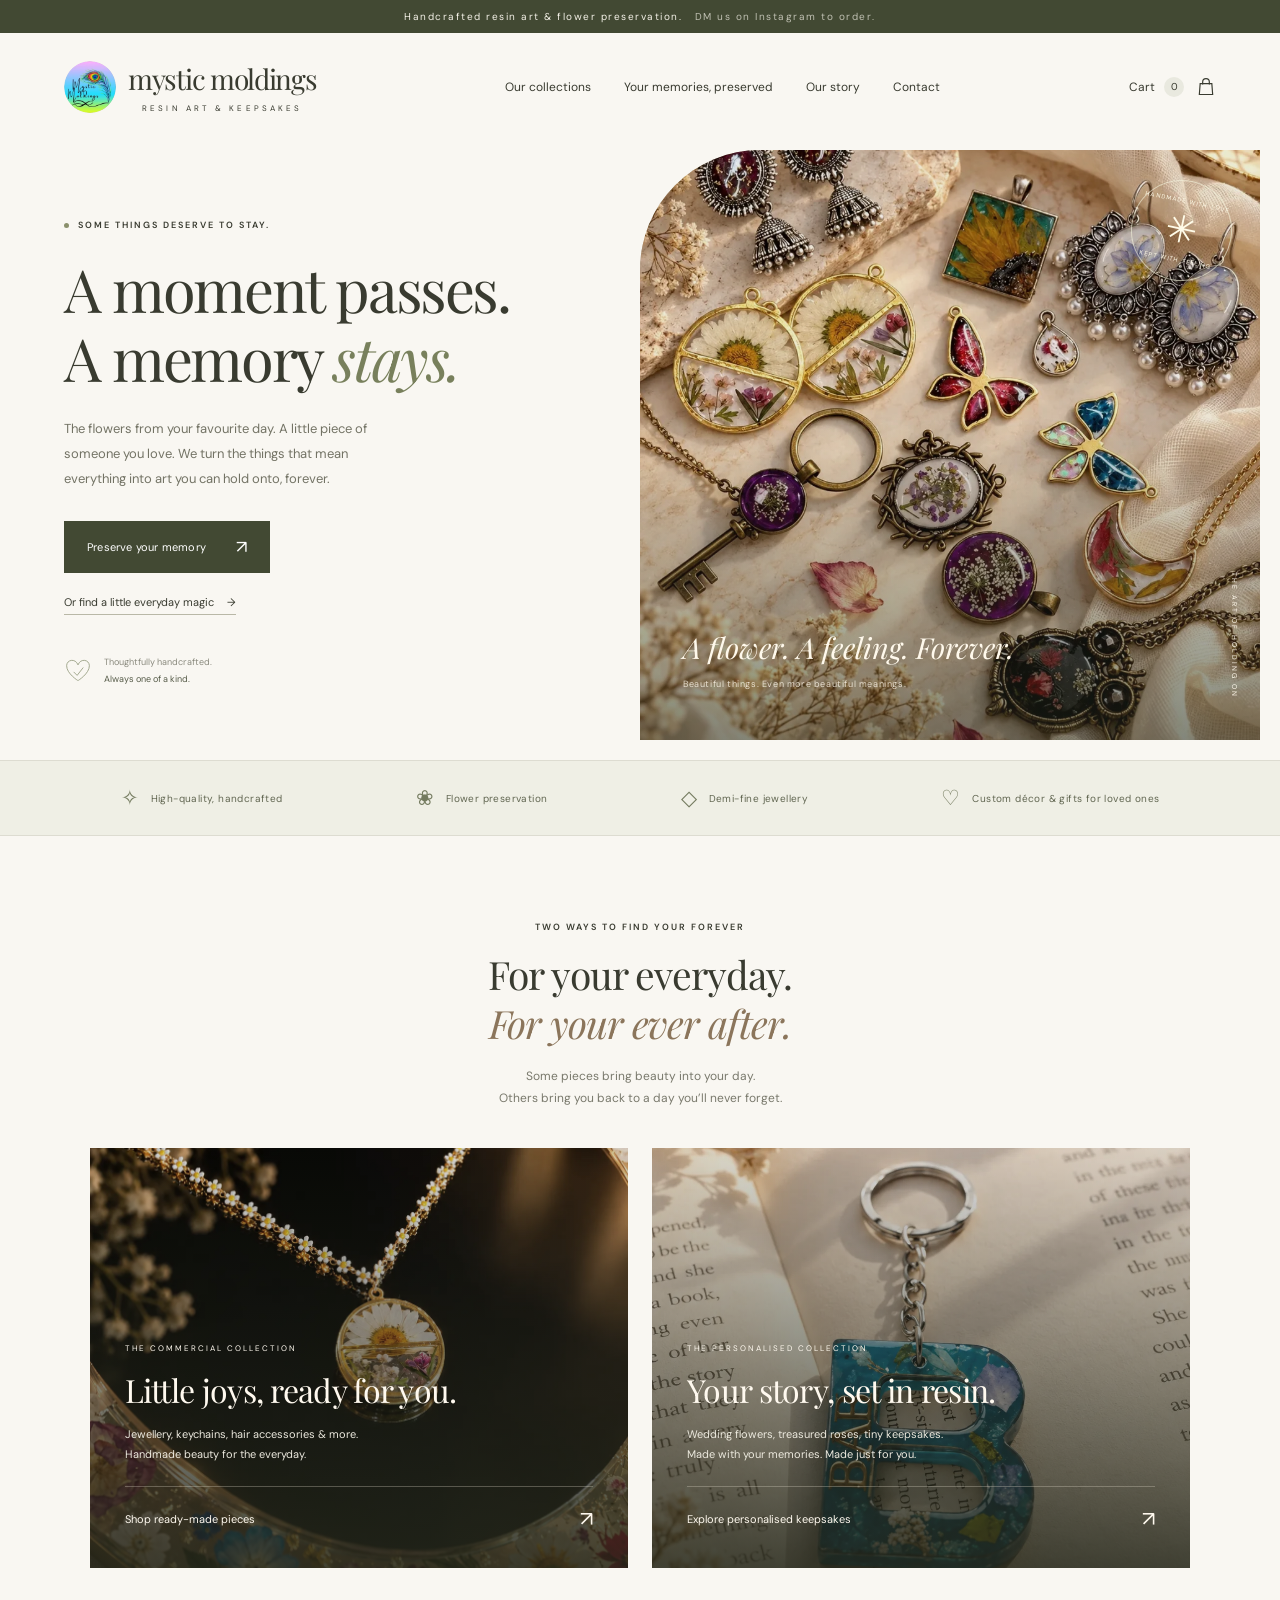
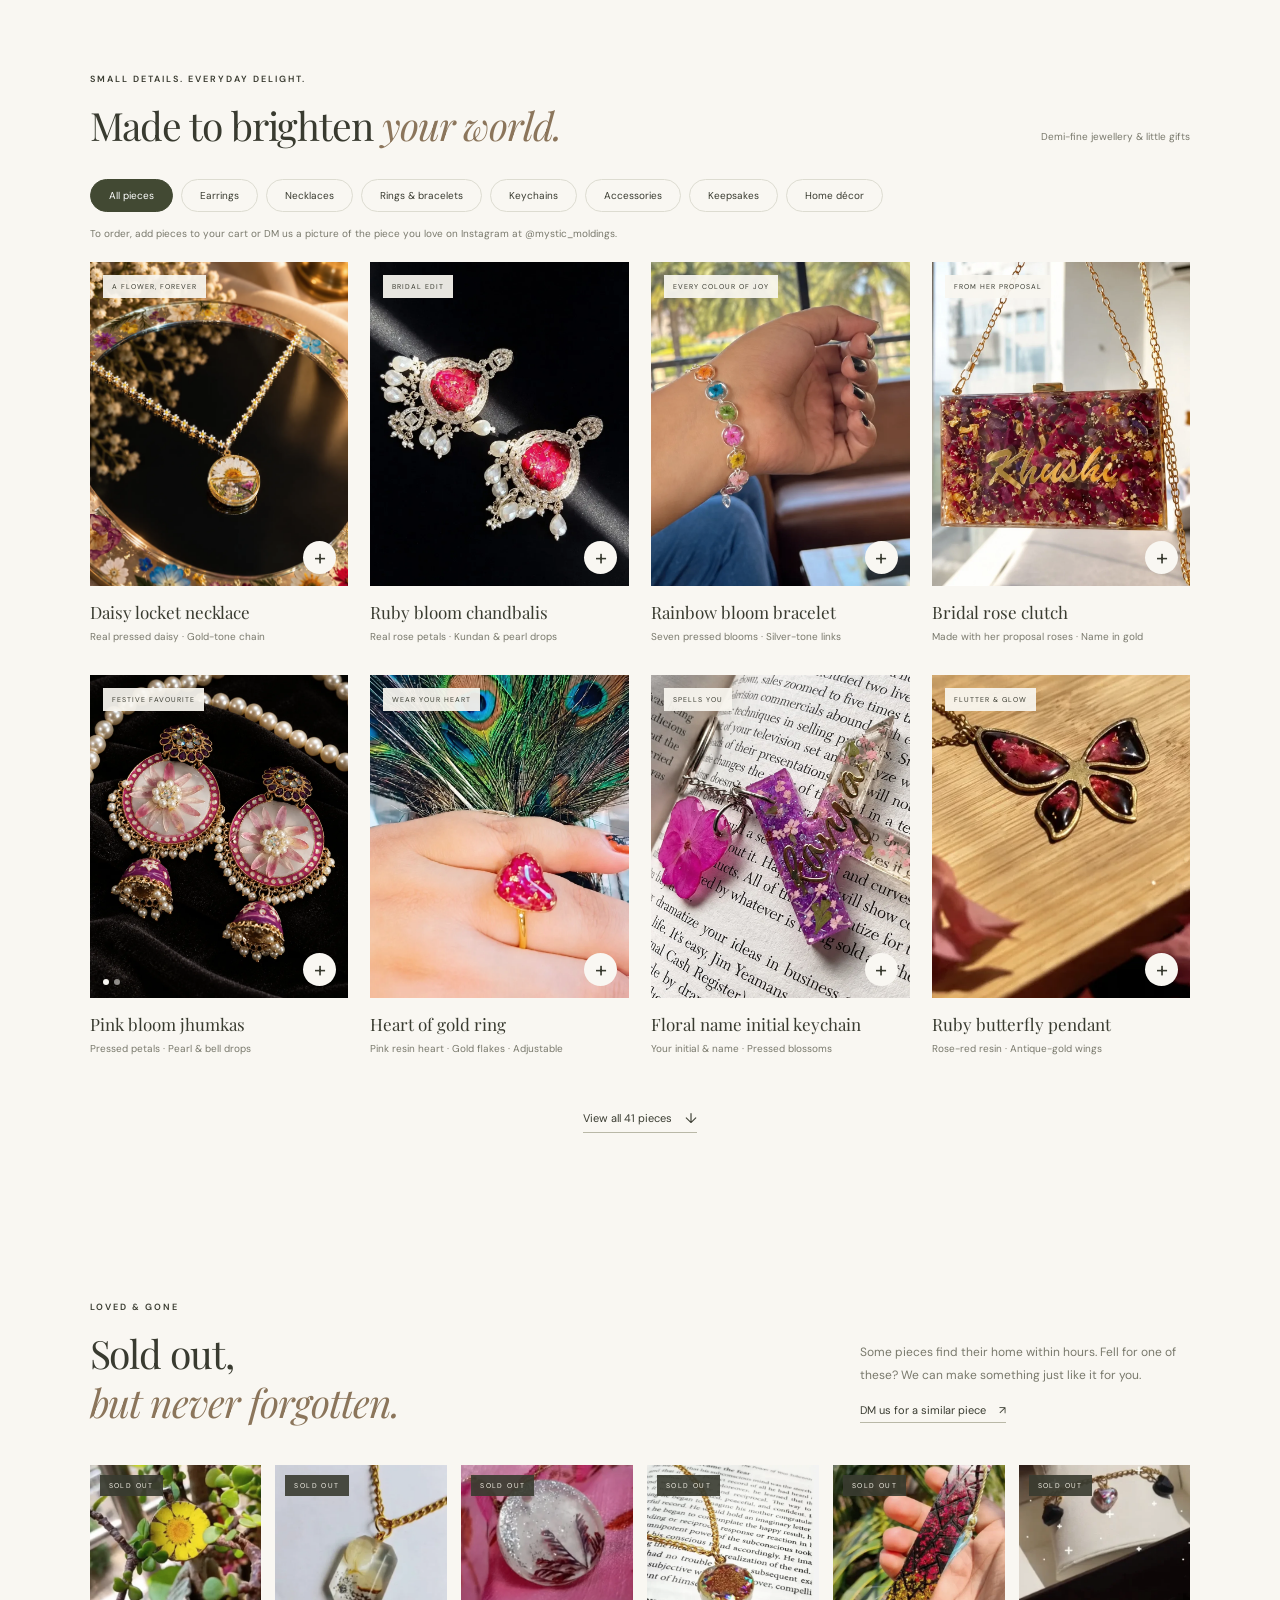
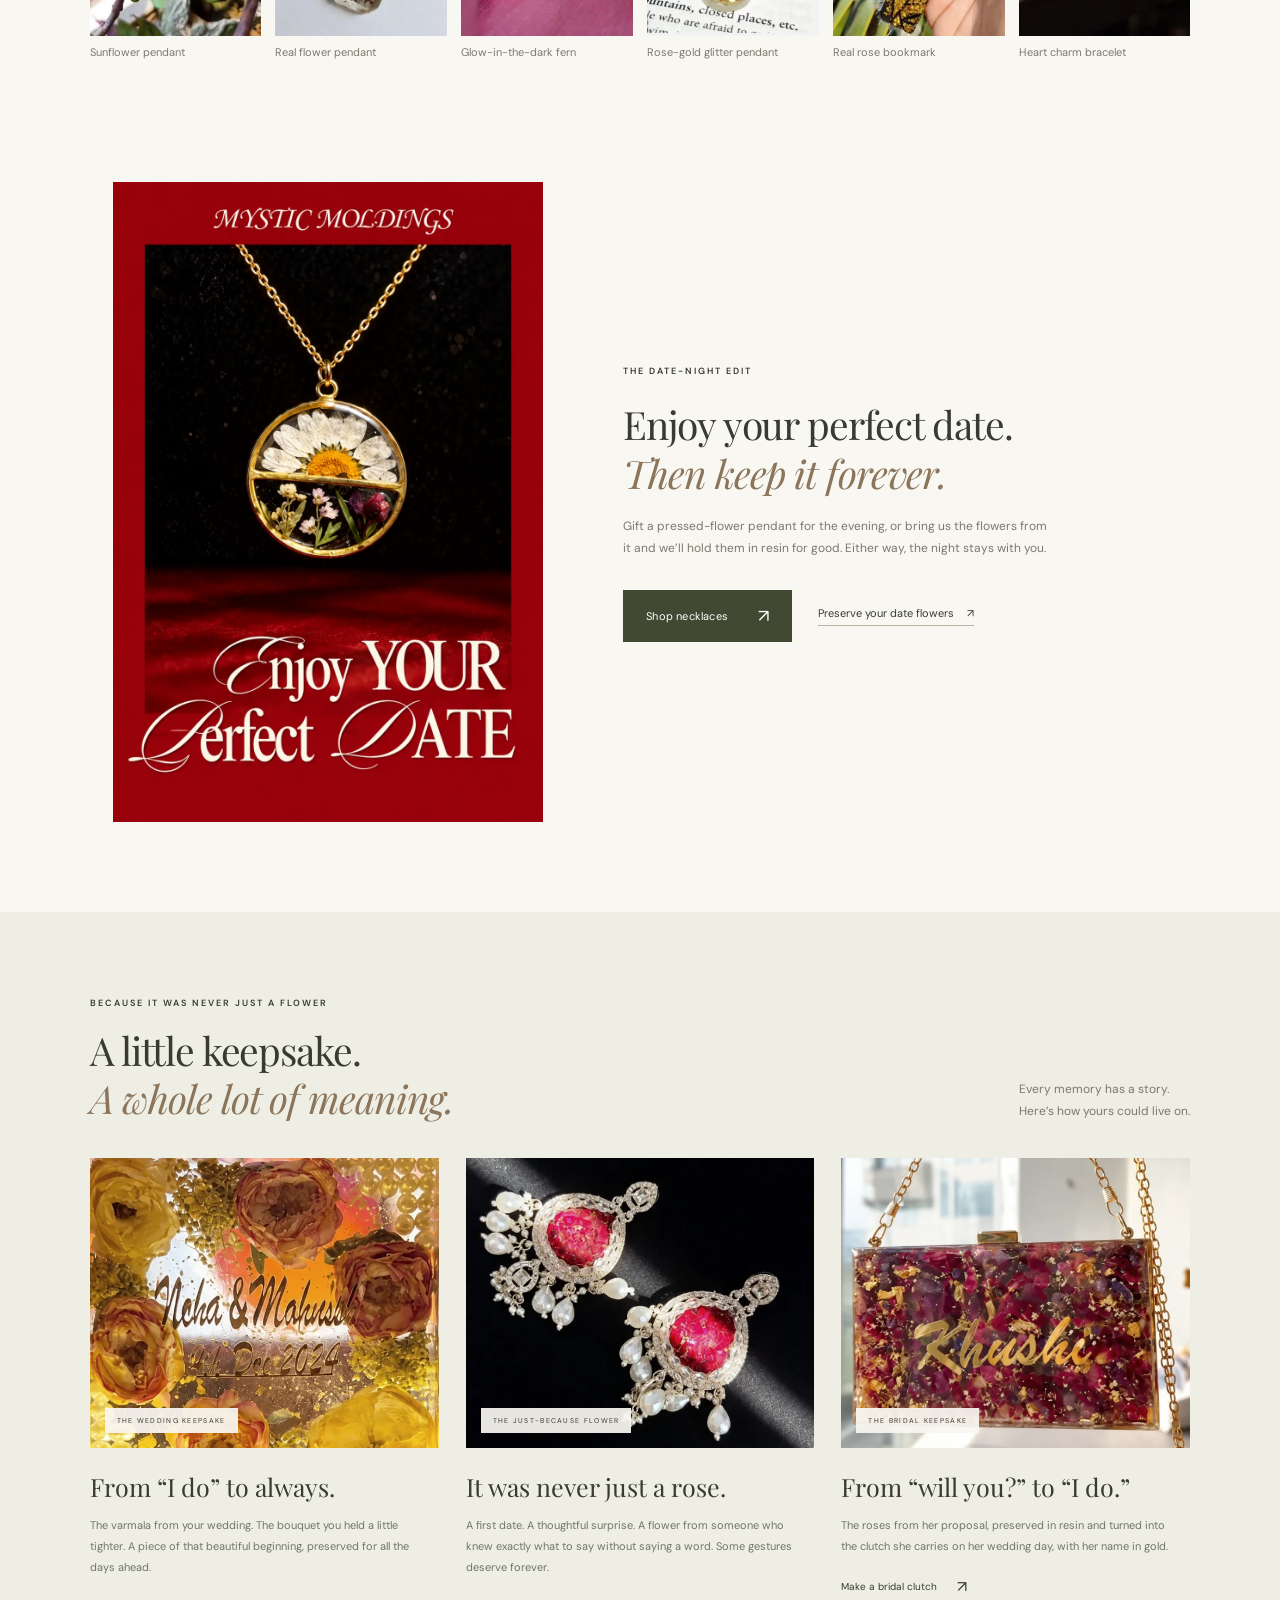
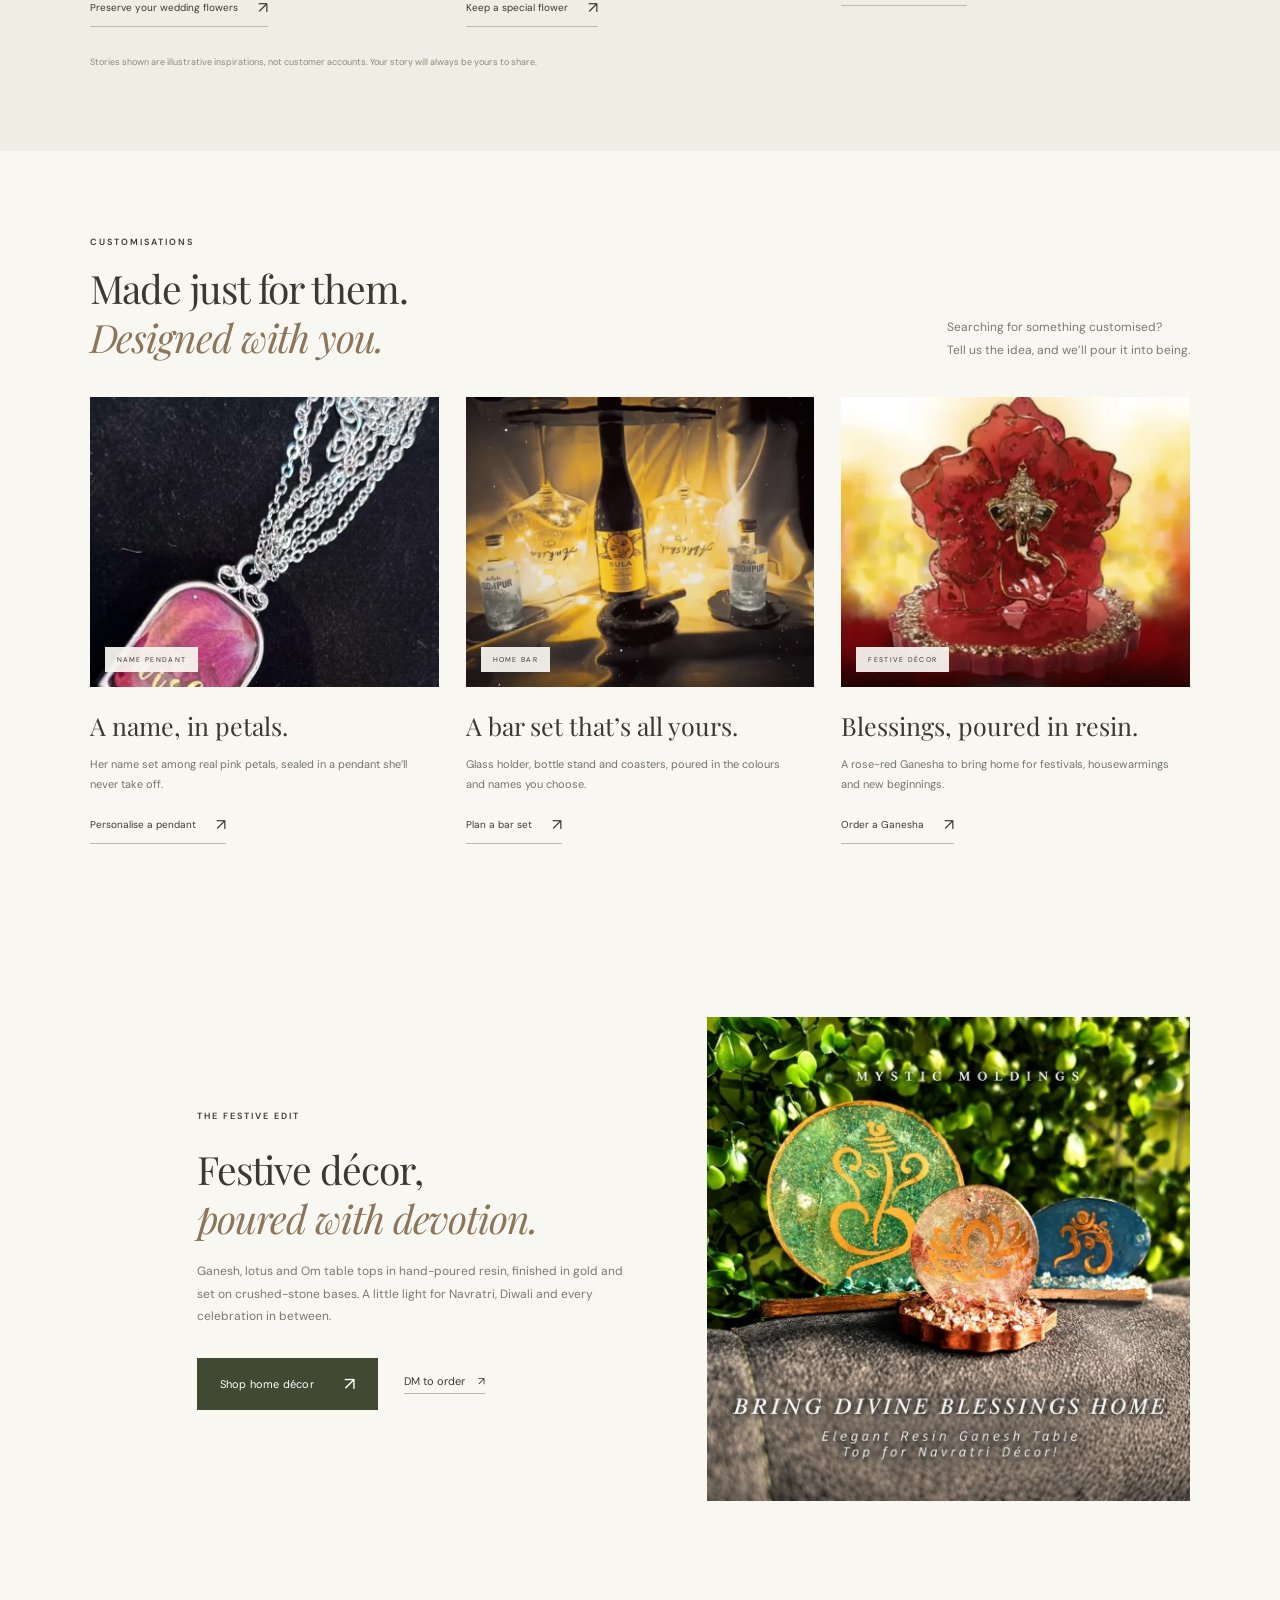
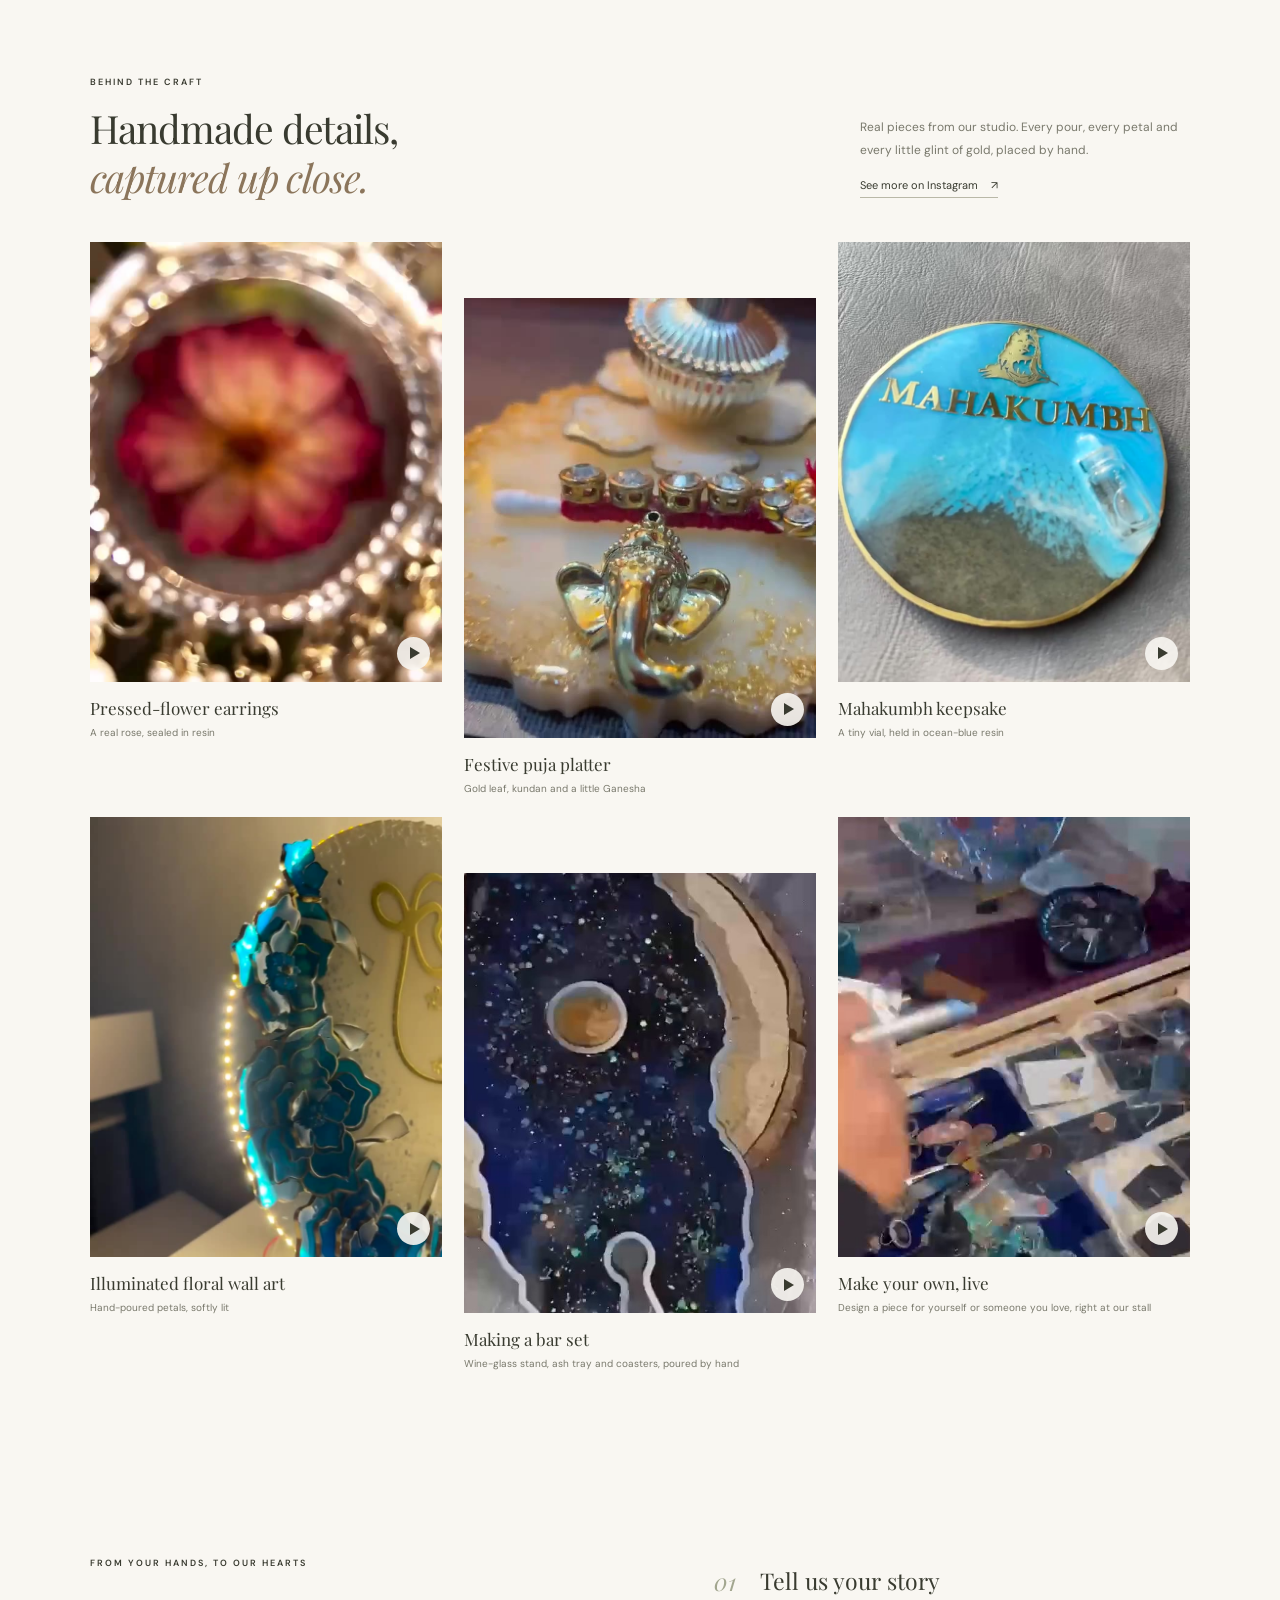
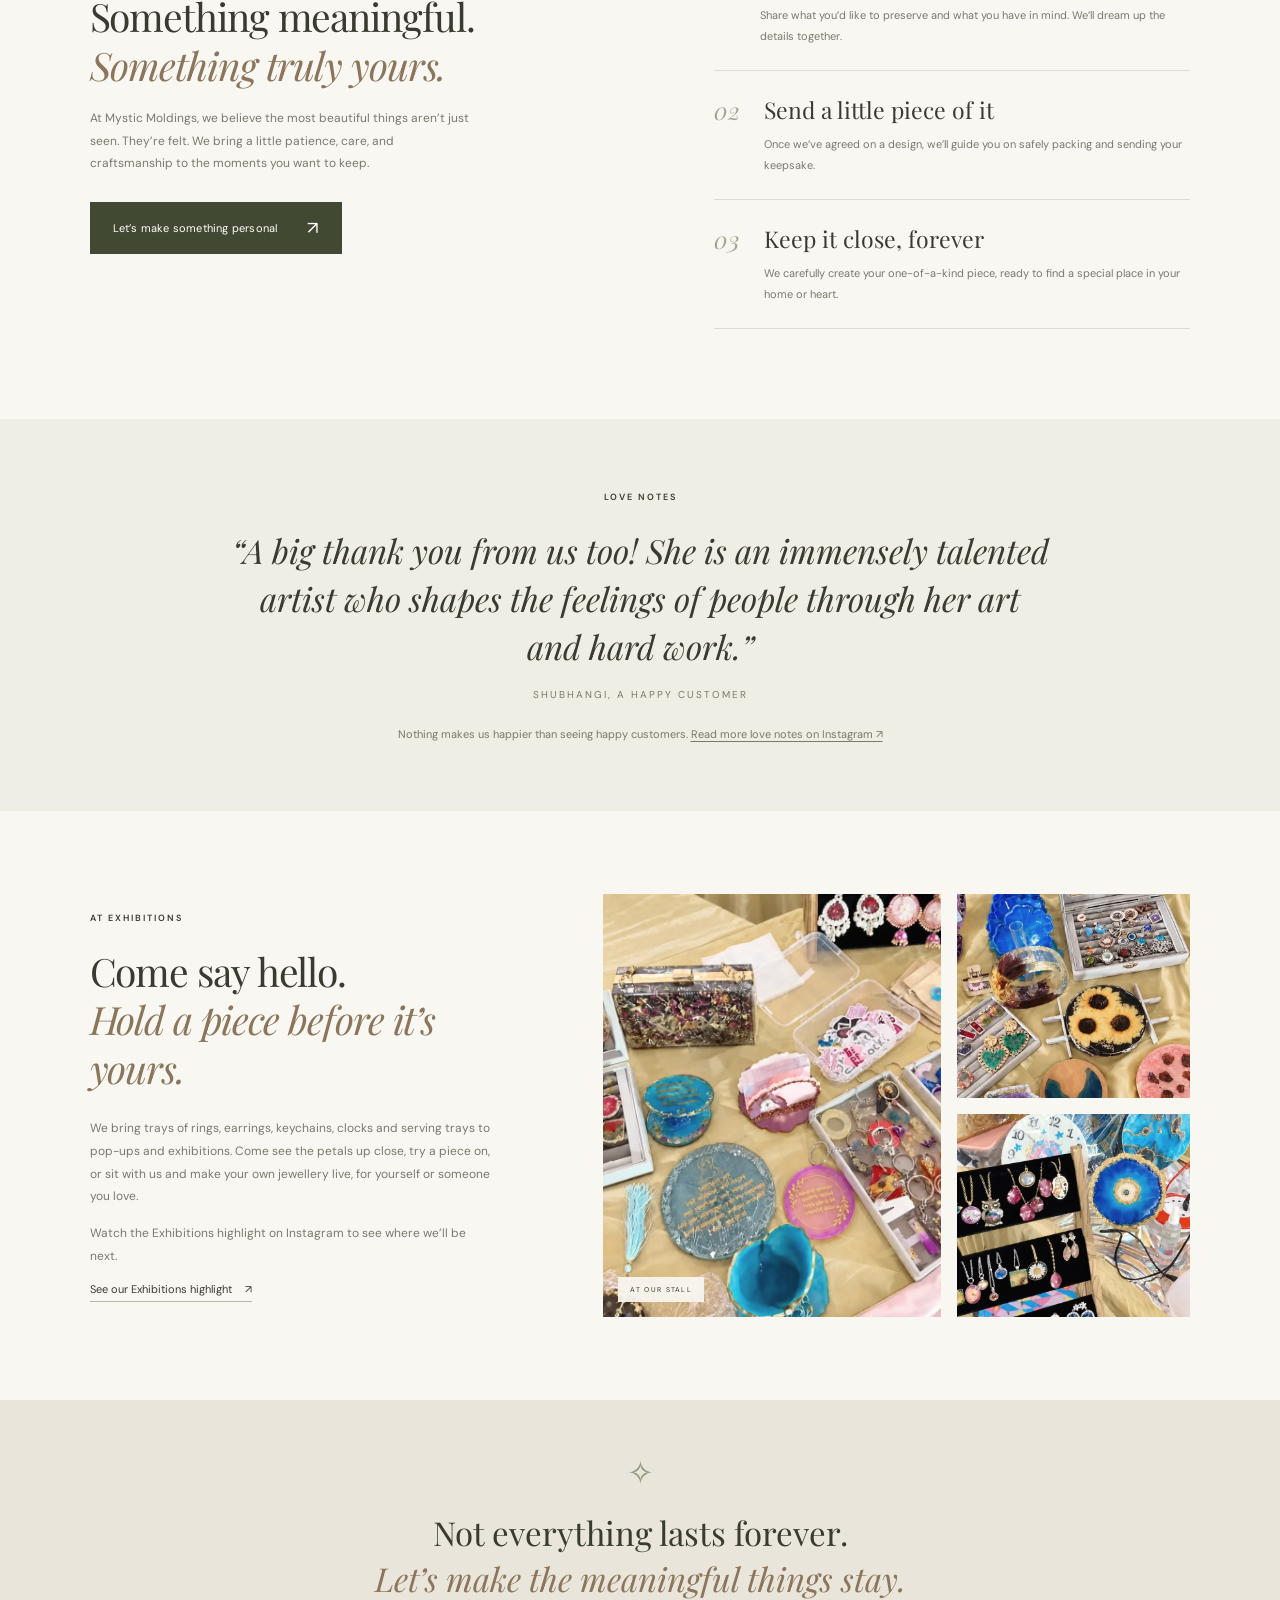
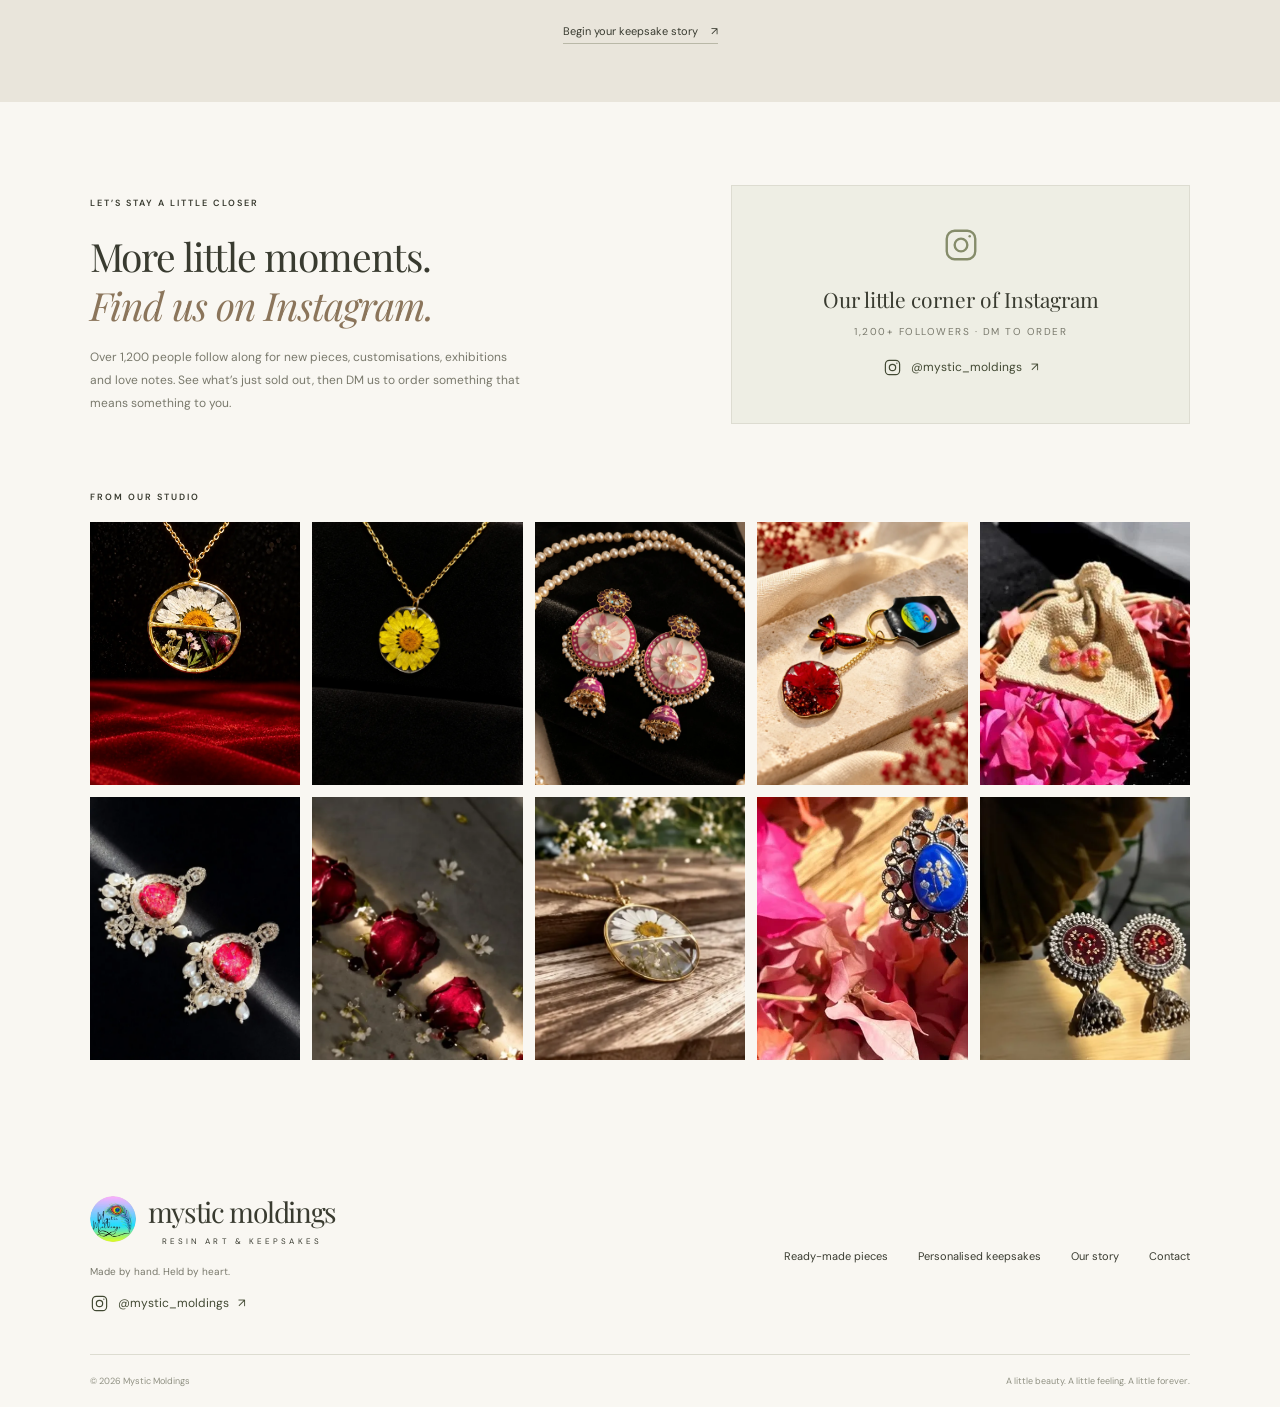
==== index.html @ 833bc306 "Describe the live video as customers making their own jewellery Co-Authored-By: Claude Opus 5.5 <nor" ====
<!DOCTYPE html>
<html lang="en">
<head><meta charset="UTF-8"><meta name="viewport" content="width=device-width,initial-scale=1"><meta name="theme-color" content="#f5f1e9"><title>Mystic Moldings — Resin art & flower preservation</title><link rel="preconnect" href="https://fonts.googleapis.com"><link rel="preconnect" href="https://fonts.gstatic.com" crossorigin><link href="https://fonts.googleapis.com/css2?family=DM+Sans:wght@400;500;600;700&family=Manrope:wght@400;500;600&family=Playfair+Display:ital,wght@0,400;0,500;0,600;1,400;1,500&display=swap" rel="stylesheet"><meta name="description" content="Mystic Moldings: handcrafted resin art and flower preservation. Demi-fine jewellery, custom décor and personalised gifts for loved ones. DM @mystic_moldings on Instagram to order."><link rel="icon" type="image/png" sizes="64x64" href="images/favicon-64.png"><link rel="apple-touch-icon" href="images/logo-192.png"><link rel="stylesheet" href="styles.css?v=202609290750"></head>
<body>
<div class="announcement">Handcrafted resin art & flower preservation. <span>DM us on Instagram to order.</span></div>
<header class="header"><a class="wordmark" href="#" aria-label="Mystic Moldings home"><img class="brand-logo" src="images/logo-header.webp" width="160" height="160" alt="">mystic moldings<span>RESIN ART & KEEPSAKES</span></a><nav aria-label="Main navigation"><a href="#collections">Our collections</a><a href="#keepsakes">Your memories, preserved</a><a href="#about">Our story</a><a href="contact.html">Contact</a></nav><a class="bag-button" id="open-bag" href="cart.html" aria-label="Open your cart">Cart <span id="bag-count">0</span><svg viewBox="0 0 24 24" fill="none" stroke="currentColor" stroke-width="1.4"><path d="M5 8h14l1 13H4L5 8Z"/><path d="M8 9V6a4 4 0 0 1 8 0v3"/></svg></a></header>
<main>
<section class="hero"><div class="hero-copy"><p class="eyebrow"><span></span> SOME THINGS DESERVE TO STAY.</p><h1>A moment passes.<br>A memory <em>stays.</em></h1><p class="hero-description">The flowers from your favourite day. A little piece of someone you love. We turn the things that mean everything into art you can hold onto, forever.</p><a class="button dark" href="#keepsakes">Preserve your memory <span>↗</span></a><a class="text-link" href="#shop">Or find a little everyday magic <span>→</span></a><div class="hero-footnote"><svg viewBox="0 0 32 32" fill="none" stroke="currentColor"><path d="M16 27S3 19 3 10c0-7 10-9 13-1 3-8 13-6 13 1 0 9-13 17-13 17Z"/><path d="m11 17 4 4 7-9"/></svg><p>Thoughtfully handcrafted.<br><strong>Always one of a kind.</strong></p></div></div><div class="hero-image"><img src="images/photos/flower-flatlay.webp" style="object-position:center 50%" alt="A flat-lay of pressed-flower resin jewellery: jhumkas, daisy hoops, butterfly and moon pendants, a key keychain and cameo pendants among baby’s breath"><div class="image-shade"></div><div class="round-seal">HANDMADE WITH LOVE<span>✳</span>KEPT WITH FEELING</div><div class="image-caption"><span>A flower. A feeling. Forever.</span><p>Beautiful things. Even more beautiful meanings.</p></div><span class="photo-label">THE ART OF HOLDING ON</span></div></section>
<div class="values-strip"><span>✧ <span>High-quality, handcrafted</span></span><span>❀ <span>Flower preservation</span></span><span>◇ <span>Demi-fine jewellery</span></span><span>♡ <span>Custom décor & gifts for loved ones</span></span></div>
<section class="collections section" id="collections"><div class="section-intro"><p class="eyebrow">TWO WAYS TO FIND YOUR FOREVER</p><h2>For your everyday.<br><em>For your ever after.</em></h2><p>Some pieces bring beauty into your day.<br>Others bring you back to a day you’ll never forget.</p></div><div class="collection-grid"><a class="collection-card everyday" href="#shop"><img src="images/photos/daisy-necklace.webp" style="object-position:center 92%" alt="A gold pendant holding a pressed daisy in clear resin, resting on a floral resin tray" loading="lazy"><div class="collection-overlay"><span class="tiny-label">THE COMMERCIAL COLLECTION</span><h3>Little joys, ready for you.</h3><p>Jewellery, keychains, hair accessories & more.<br>Handmade beauty for the everyday.</p><span class="collection-link">Shop ready-made pieces <b>↗</b></span></div></a><a class="collection-card personal" href="#keepsakes"><img src="images/photos/initial-keychain.webp" alt="A personalised ocean-blue resin keychain shaped as the letter B, resting on an open book" loading="lazy"><div class="collection-overlay"><span class="tiny-label">THE PERSONALISED COLLECTION</span><h3>Your story, set in resin.</h3><p>Wedding flowers, treasured roses, tiny keepsakes.<br>Made with your memories. Made just for you.</p><span class="collection-link">Explore personalised keepsakes <b>↗</b></span></div></a></div></section>
<section class="shop section" id="shop"><div class="section-top"><div><p class="eyebrow">SMALL DETAILS. EVERYDAY DELIGHT.</p><h2>Made to brighten <em>your world.</em></h2></div><span class="small-note">Demi-fine jewellery & little gifts</span></div><div class="filters" role="group" aria-label="Filter products"><button class="active" data-filter="All">All pieces</button><button data-filter="Earrings">Earrings</button><button data-filter="Necklaces">Necklaces</button><button data-filter="Rings & bracelets">Rings & bracelets</button><button data-filter="Keychains">Keychains</button><button data-filter="Accessories">Accessories</button><button data-filter="Keepsakes">Keepsakes</button><button data-filter="Home décor">Home décor</button></div><p class="preview-note">To order, add pieces to your cart or DM us a picture of the piece you love on Instagram at <a href="https://www.instagram.com/mystic_moldings/" target="_blank" rel="noopener noreferrer">@mystic_moldings</a>.</p><div class="product-grid" id="products"></div><button class="text-link shop-more" id="shop-more" type="button" aria-expanded="false" hidden><span>View all pieces</span> <b aria-hidden="true">↓</b></button></section>
<section class="sold-out section" aria-labelledby="sold-title"><div class="section-top"><div><p class="eyebrow">LOVED &amp; GONE</p><h2 id="sold-title">Sold out,<br><em>but never forgotten.</em></h2></div><div class="craft-films-aside"><p>Some pieces find their home within hours. Fell for one of these? We can make something just like it for you.</p><a class="text-link" href="https://www.instagram.com/mystic_moldings/" target="_blank" rel="noopener noreferrer">DM us for a similar piece <span aria-hidden="true">↗</span></a></div></div><div class="sold-grid"><figure><img src="images/photos/sold-sunflower-pendant.webp" alt="Sunflower pendant, sold out" loading="lazy"><span class="sold-chip">Sold out</span><figcaption>Sunflower pendant</figcaption></figure><figure><img src="images/photos/sold-flower-pendant.webp" alt="Real flower pendant, sold out" loading="lazy"><span class="sold-chip">Sold out</span><figcaption>Real flower pendant</figcaption></figure><figure><img src="images/photos/sold-fern-orb.webp" alt="Glow-in-the-dark fern, sold out" loading="lazy"><span class="sold-chip">Sold out</span><figcaption>Glow-in-the-dark fern</figcaption></figure><figure><img src="images/photos/sold-glitter-pendant.webp" alt="Rose-gold glitter pendant, sold out" loading="lazy"><span class="sold-chip">Sold out</span><figcaption>Rose-gold glitter pendant</figcaption></figure><figure><img src="images/photos/sold-rose-bookmark.webp" alt="Real rose bookmark, sold out" loading="lazy"><span class="sold-chip">Sold out</span><figcaption>Real rose bookmark</figcaption></figure><figure><img src="images/photos/sold-heart-charm-bracelet.webp" alt="Heart charm bracelet, sold out" loading="lazy"><span class="sold-chip">Sold out</span><figcaption>Heart charm bracelet</figcaption></figure></div></section>
<section class="date-night section" aria-labelledby="date-night-title"><div class="date-night-image"><img src="images/photos/date-night-poster.webp" alt="Mystic Moldings poster: a gold pendant holding a pressed daisy and wildflowers, on red velvet, with the words Enjoy your perfect date" loading="lazy"></div><div class="date-night-copy"><p class="eyebrow">THE DATE-NIGHT EDIT</p><h2 id="date-night-title">Enjoy your perfect date.<br><em>Then keep it forever.</em></h2><p>Gift a pressed-flower pendant for the evening, or bring us the flowers from it and we’ll hold them in resin for good. Either way, the night stays with you.</p><div class="date-night-actions"><a class="button dark" href="#shop" data-shop-filter="Necklaces">Shop necklaces <span>↗</span></a><button class="text-link" data-keepsake="Rose / flower bouquet">Preserve your date flowers <span>↗</span></button></div></div></section>
<section class="keepsakes section" id="keepsakes"><div class="section-top"><div><p class="eyebrow">BECAUSE IT WAS NEVER JUST A FLOWER</p><h2>A little keepsake.<br><em>A whole lot of meaning.</em></h2></div><p>Every memory has a story.<br>Here’s how yours could live on.</p></div><div class="story-grid"><article class="story-card"><div class="story-image"><img src="images/photos/wedding-flower-lamp-story.webp" alt="A glowing resin night lamp holding preserved wedding roses, pearls and the couple’s names and wedding date" loading="lazy"><span>THE WEDDING KEEPSAKE</span></div><h3>From “I do” to always.</h3><p>The varmala from your wedding. The bouquet you held a little tighter. A piece of that beautiful beginning, preserved for all the days ahead.</p><button class="story-link" data-keepsake="Wedding flowers / varmala">Preserve your wedding flowers <span>↗</span></button></article><article class="story-card"><div class="story-image"><img src="images/photos/ruby-chandbali-earrings.webp" style="object-position:center 56%" alt="Chandbali earrings made with real red rose petals set in resin, framed in kundan crystals with pearl drops, in a beam of light" loading="lazy"><span>THE JUST-BECAUSE FLOWER</span></div><h3>It was never just a rose.</h3><p>A first date. A thoughtful surprise. A flower from someone who knew exactly what to say without saying a word. Some gestures deserve forever.</p><button class="story-link" data-keepsake="Rose / flower bouquet">Keep a special flower <span>↗</span></button></article><article class="story-card"><div class="story-image"><img src="images/photos/petal-name-clutch.webp" style="object-position:center 55%" alt="A bridal resin clutch made with the roses from her proposal, with rose petals, gold leaf and her name in gold" loading="lazy"><span>THE BRIDAL KEEPSAKE</span></div><h3>From “will you?” to “I do.”</h3><p>The roses from her proposal, preserved in resin and turned into the clutch she carries on her wedding day, with her name in gold.</p><button class="story-link" data-keepsake="Other special keepsake">Make a bridal clutch <span>↗</span></button></article></div><p class="story-disclaimer">Stories shown are illustrative inspirations, not customer accounts. Your story will always be yours to share.</p></section>
<section class="customs section" id="customisations" aria-labelledby="custom-title"><div class="section-top"><div><p class="eyebrow">CUSTOMISATIONS</p><h2 id="custom-title">Made just for them.<br><em>Designed with you.</em></h2></div><p>Searching for something customised?<br>Tell us the idea, and we’ll pour it into being.</p></div><div class="story-grid"><article class="story-card"><div class="story-image"><img src="images/photos/custom-name-pendant.webp" style="object-position:center 80%" alt="" loading="lazy"><span>NAME PENDANT</span></div><h3>A name, in petals.</h3><p>Her name set among real pink petals, sealed in a pendant she’ll never take off.</p><button class="story-link" data-keepsake="Other special keepsake">Personalise a pendant <span>↗</span></button></article><article class="story-card"><div class="story-image"><img src="images/photos/custom-bar-set.webp" alt="" loading="lazy"><span>HOME BAR</span></div><h3>A bar set that’s all yours.</h3><p>Glass holder, bottle stand and coasters, poured in the colours and names you choose.</p><button class="story-link" data-keepsake="Other special keepsake">Plan a bar set <span>↗</span></button></article><article class="story-card"><div class="story-image"><img src="images/photos/custom-ganesha.webp" alt="" loading="lazy"><span>FESTIVE DÉCOR</span></div><h3>Blessings, poured in resin.</h3><p>A rose-red Ganesha to bring home for festivals, housewarmings and new beginnings.</p><button class="story-link" data-keepsake="Other special keepsake">Order a Ganesha <span>↗</span></button></article></div></section>
<section class="date-night festive section" aria-labelledby="festive-title"><div class="date-night-image"><img src="images/photos/festive-table-tops.webp" alt="Three resin table tops with gold Ganesh, lotus and Om motifs on crushed-stone bases, with the words Bring divine blessings home" loading="lazy"></div><div class="date-night-copy"><p class="eyebrow">THE FESTIVE EDIT</p><h2 id="festive-title">Festive décor,<br><em>poured with devotion.</em></h2><p>Ganesh, lotus and Om table tops in hand-poured resin, finished in gold and set on crushed-stone bases. A little light for Navratri, Diwali and every celebration in between.</p><div class="date-night-actions"><a class="button dark" href="#shop" data-shop-filter="Home décor">Shop home décor <span>↗</span></a><a class="text-link" href="https://www.instagram.com/mystic_moldings/" target="_blank" rel="noopener noreferrer">DM to order <span aria-hidden="true">↗</span></a></div></div></section>
<section class="craft-films section" id="behind-the-craft" aria-labelledby="craft-films-title"><div class="section-top"><div><p class="eyebrow">BEHIND THE CRAFT</p><h2 id="craft-films-title">Handmade details,<br><em>captured up close.</em></h2></div><div class="craft-films-aside"><p>Real pieces from our studio. Every pour, every petal and every little glint of gold, placed by hand.</p><a class="text-link" href="https://www.instagram.com/mystic_moldings/" target="_blank" rel="noopener noreferrer">See more on Instagram <span aria-hidden="true">↗</span></a></div></div><div class="craft-films-row"><figure class="craft-film"><div class="craft-film-frame"><video autoplay muted loop playsinline preload="metadata" poster="videos/product-video-02-poster.jpg" style="object-position:50% 40%" aria-label="Pressed-flower resin earrings with pearl tassels, hanging among green leaves"><source data-src="videos/product-video-02.mp4" type="video/mp4"></video><button class="film-toggle" type="button" aria-label="Pause the pressed-flower earrings film"></button></div><figcaption><h3>Pressed-flower earrings</h3><p>A real rose, sealed in resin</p></figcaption></figure><figure class="craft-film"><div class="craft-film-frame"><video autoplay muted loop playsinline preload="metadata" poster="videos/product-video-01-poster.jpg" style="object-position:46% 50%" aria-label="A resin puja platter with a gold Ganesha, kundan stones and gold flakes"><source data-src="videos/product-video-01.mp4" type="video/mp4"></video><button class="film-toggle" type="button" aria-label="Pause the festive puja platter film"></button></div><figcaption><h3>Festive puja platter</h3><p>Gold leaf, kundan and a little Ganesha</p></figcaption></figure><figure class="craft-film"><div class="craft-film-frame"><video autoplay muted loop playsinline preload="metadata" poster="videos/product-video-03-poster.jpg" style="object-position:50% 50%" aria-label="A blue resin Mahakumbh coaster holding a small glass vial"><source data-src="videos/product-video-03.mp4" type="video/mp4"></video><button class="film-toggle" type="button" aria-label="Pause the mahakumbh keepsake film"></button></div><figcaption><h3>Mahakumbh keepsake</h3><p>A tiny vial, held in ocean-blue resin</p></figcaption></figure><figure class="craft-film"><div class="craft-film-frame"><video autoplay muted loop playsinline preload="metadata" poster="videos/product-video-04-poster.jpg" style="object-position:60% 50%" aria-label="Blue resin flowers on a wall piece lit by a ring of warm lights"><source data-src="videos/product-video-04.mp4" type="video/mp4"></video><button class="film-toggle" type="button" aria-label="Pause the illuminated floral wall art film"></button></div><figcaption><h3>Illuminated floral wall art</h3><p>Hand-poured petals, softly lit</p></figcaption></figure><figure class="craft-film"><div class="craft-film-frame"><video autoplay muted loop playsinline preload="metadata" poster="videos/making-bar-set-poster.jpg" aria-label="Pouring glitter resin into a wine-glass stand mould and making a matching ash tray"><source data-src="videos/making-bar-set.mp4" type="video/mp4"></video><button class="film-toggle" type="button" aria-label="Pause the making a bar set film"></button></div><figcaption><h3>Making a bar set</h3><p>Wine-glass stand, ash tray and coasters, poured by hand</p></figcaption></figure><figure class="craft-film"><div class="craft-film-frame"><video autoplay muted loop playsinline preload="metadata" poster="videos/live-session-poster.jpg" aria-label="A customer designing her own resin jewellery live at our exhibition stall"><source data-src="videos/live-session.mp4" type="video/mp4"></video><button class="film-toggle" type="button" aria-label="Pause the make your own, live film"></button></div><figcaption><h3>Make your own, live</h3><p>Design a piece for yourself or someone you love, right at our stall</p></figcaption></figure></div></section>
<section class="process section" id="about"><div class="process-intro"><p class="eyebrow">FROM YOUR HANDS, TO OUR HEARTS</p><h2>Something meaningful.<br><em>Something truly yours.</em></h2><p>At Mystic Moldings, we believe the most beautiful things aren’t just seen. They’re felt. We bring a little patience, care, and craftsmanship to the moments you want to keep.</p><button class="button dark" data-keepsake="Other special keepsake">Let’s make something personal <span>↗</span></button></div><div class="steps"><div><span>01</span><article><h3>Tell us your story</h3><p>Share what you’d like to preserve and what you have in mind. We’ll dream up the details together.</p></article></div><div><span>02</span><article><h3>Send a little piece of it</h3><p>Once we’ve agreed on a design, we’ll guide you on safely packing and sending your keepsake.</p></article></div><div><span>03</span><article><h3>Keep it close, forever</h3><p>We carefully create your one-of-a-kind piece, ready to find a special place in your home or heart.</p></article></div></div></section>
<section class="love-note" aria-labelledby="love-title"><p class="eyebrow">LOVE NOTES</p><h2 id="love-title" class="visually-hidden">What our customers say</h2><blockquote><p>“A big thank you from us too! She is an immensely talented artist who shapes the feelings of people through her art and hard work.”</p><footer>Shubhangi, a happy customer</footer></blockquote><p class="love-foot">Nothing makes us happier than seeing happy customers. <a href="https://www.instagram.com/mystic_moldings/" target="_blank" rel="noopener noreferrer">Read more love notes on Instagram ↗</a></p></section>
<section class="exhibitions section" aria-labelledby="exhibitions-title"><div class="exhibition-copy"><p class="eyebrow">AT EXHIBITIONS</p><h2 id="exhibitions-title">Come say hello.<br><em>Hold a piece before it’s yours.</em></h2><p>We bring trays of rings, earrings, keychains, clocks and serving trays to pop-ups and exhibitions. Come see the petals up close, try a piece on, or sit with us and make your own jewellery live, for yourself or someone you love.</p><p>Watch the Exhibitions highlight on Instagram to see where we’ll be next.</p><a class="text-link" href="https://www.instagram.com/mystic_moldings/" target="_blank" rel="noopener noreferrer">See our Exhibitions highlight <span aria-hidden="true">↗</span></a></div><div class="exhibition-collage"><figure class="ex-main"><img src="images/photos/exhibition-stall-1.webp" alt="A Mystic Moldings exhibition table with a petal clutch, resin trays and coasters, keychains and a rack of pendants and earrings" loading="lazy"><figcaption>AT OUR STALL</figcaption></figure><figure><img src="images/photos/exhibition-stall-3.webp" alt="A box of resin rings, a sunflower tray, a flower bangle and resin trays laid out at an exhibition" loading="lazy"></figure><figure><img src="images/photos/exhibition-stall-2.webp" alt="Resin wall clocks, a photo frame and a rack of pendants and earrings at a Mystic Moldings exhibition stall" loading="lazy"></figure></div></section>
<section class="closing"><span>✧</span><p>Not everything lasts forever.<br><em>Let’s make the meaningful things stay.</em></p><button class="text-link" data-keepsake="Other special keepsake">Begin your keepsake story <span>↗</span></button></section>
<section class="instagram-section section" aria-labelledby="instagram-title"><div><p class="eyebrow">LET’S STAY A LITTLE CLOSER</p><h2 id="instagram-title">More little moments.<br><em>Find us on Instagram.</em></h2><p>Over 1,200 people follow along for new pieces, customisations, exhibitions and love notes. See what’s just sold out, then DM us to order something that means something to you.</p></div><div class="instagram-invite"><svg viewBox="0 0 24 24" fill="none" stroke="currentColor" stroke-width="1.5" aria-hidden="true"><rect x="3" y="3" width="18" height="18" rx="5"/><circle cx="12" cy="12" r="4"/><circle cx="17.5" cy="6.5" r=".8" fill="currentColor" stroke="none"/></svg><p>Our little corner of Instagram</p><p class="instagram-stats">1,200+ followers · DM to order</p><a class="instagram-link" href="https://www.instagram.com/mystic_moldings/" target="_blank" rel="noopener noreferrer" aria-label="Mystic Moldings on Instagram (opens in a new tab)"><svg viewBox="0 0 24 24" fill="none" stroke="currentColor" stroke-width="1.5" aria-hidden="true"><rect x="3" y="3" width="18" height="18" rx="5"/><circle cx="12" cy="12" r="4"/><circle cx="17.5" cy="6.5" r=".8" fill="currentColor" stroke="none"/></svg><span>@mystic_moldings</span><span aria-hidden="true">↗</span></a></div><div class="studio-strip"><p class="eyebrow">FROM OUR STUDIO</p><div class="studio-grid"><a href="https://www.instagram.com/mystic_moldings/" target="_blank" rel="noopener noreferrer" aria-label="A daisy and wildflower pendant on red velvet — view more on Instagram (opens in a new tab)"><img src="images/photos/studio-daisy-pendant.webp" alt="" loading="lazy"></a><a href="https://www.instagram.com/mystic_moldings/" target="_blank" rel="noopener noreferrer" aria-label="A sunflower pendant on black velvet — view more on Instagram (opens in a new tab)"><img src="images/photos/studio-sunflower.webp" alt="" loading="lazy"></a><a href="https://www.instagram.com/mystic_moldings/" target="_blank" rel="noopener noreferrer" aria-label="Pink bloom jhumkas beside a string of pearls — view more on Instagram (opens in a new tab)"><img src="images/photos/studio-jhumkas.webp" alt="" loading="lazy"></a><a href="https://www.instagram.com/mystic_moldings/" target="_blank" rel="noopener noreferrer" aria-label="A red butterfly and rose keychain on stone — view more on Instagram (opens in a new tab)"><img src="images/photos/studio-butterfly-keychain.webp" alt="" loading="lazy"></a><a href="https://www.instagram.com/mystic_moldings/" target="_blank" rel="noopener noreferrer" aria-label="Bow-shaped resin studs on a jute potli among bougainvillea — view more on Instagram (opens in a new tab)"><img src="images/photos/studio-potli-studs.webp" alt="" loading="lazy"></a><a href="https://www.instagram.com/mystic_moldings/" target="_blank" rel="noopener noreferrer" aria-label="Ruby bloom chandbalis in a beam of light — view more on Instagram (opens in a new tab)"><img src="images/photos/ruby-chandbali-earrings.webp" alt="" loading="lazy"></a><a href="https://www.instagram.com/mystic_moldings/" target="_blank" rel="noopener noreferrer" aria-label="Preserved roses and baby’s breath on stone — view more on Instagram (opens in a new tab)"><img src="images/photos/studio-roses-brand.webp" alt="" loading="lazy"></a><a href="https://www.instagram.com/mystic_moldings/" target="_blank" rel="noopener noreferrer" aria-label="A half-daisy pendant on weathered wood — view more on Instagram (opens in a new tab)"><img src="images/photos/studio-half-daisy.webp" alt="" loading="lazy"></a><a href="https://www.instagram.com/mystic_moldings/" target="_blank" rel="noopener noreferrer" aria-label="A royal-blue filigree ring among bougainvillea — view more on Instagram (opens in a new tab)"><img src="images/photos/filigree-ring-3.webp" alt="" loading="lazy"></a><a href="https://www.instagram.com/mystic_moldings/" target="_blank" rel="noopener noreferrer" aria-label="Oxidised ruby jhumkas in the afternoon sun — view more on Instagram (opens in a new tab)"><img src="images/photos/oxidised-ruby-jhumkas-2.webp" alt="" loading="lazy"></a></div></div></section>
</main><footer><div><a class="wordmark" href="#"><img class="brand-logo" src="images/logo-header.webp" width="160" height="160" alt="">mystic moldings<span>RESIN ART & KEEPSAKES</span></a><p>Made by hand. Held by heart.</p><a class="instagram-link" href="https://www.instagram.com/mystic_moldings/" target="_blank" rel="noopener noreferrer" aria-label="Mystic Moldings on Instagram (opens in a new tab)"><svg viewBox="0 0 24 24" fill="none" stroke="currentColor" stroke-width="1.5" aria-hidden="true"><rect x="3" y="3" width="18" height="18" rx="5"/><circle cx="12" cy="12" r="4"/><circle cx="17.5" cy="6.5" r=".8" fill="currentColor" stroke="none"/></svg><span>@mystic_moldings</span><span aria-hidden="true">↗</span></a></div><div class="footer-links"><a href="#shop">Ready-made pieces</a><a href="#keepsakes">Personalised keepsakes</a><a href="#about">Our story</a><a href="contact.html">Contact</a></div><div class="footer-bottom"><span>© <span id="year"></span> Mystic Moldings</span><span>A little beauty. A little feeling. A little forever.</span></div></footer>

<dialog id="custom-dialog"><div class="dialog-heading"><h2>Start <em>your story.</em></h2><button class="close" data-close aria-label="Close personalisation form">×</button></div><p class="form-intro">A few little details to imagine your one-of-a-kind keepsake.</p><form id="custom-form"><label>Your name<input name="name" required maxlength="80" autocomplete="name" placeholder="What should we call you?"></label><label>Email address<input name="email" type="email" required autocomplete="email" placeholder="you@example.com"></label><label>What would you like to preserve?<select name="keepsake"><option>Wedding flowers / varmala</option><option>Rose / flower bouquet</option><option>Pet hair keepsake</option><option>Other special keepsake</option></select></label><label>A little about your idea<textarea name="story" rows="3" maxlength="2000" placeholder="A favourite shape, a meaningful detail, or the story behind it…"></textarea></label><p class="dialog-note">This form saves a draft only. Download your idea, then visit <a href="https://www.instagram.com/mystic_moldings/" target="_blank" rel="noopener noreferrer">@mystic_moldings on Instagram ↗</a> to share it in a message. Nothing is sent automatically.</p><button class="button dark full" type="submit">Download my enquiry <span>↓</span></button><p id="form-status" role="status"></p></form></dialog><div class="toast" id="toast" role="status"></div><script src="script.js?v=202609290750"></script>
</body></html>
---- styles.css ----
:root{--paper:#f9f7f2;--ink:#393b30;--muted:#79796c;--line:#dddcd1;--olive:#424933;--serif:'Playfair Display',Georgia,serif}*{box-sizing:border-box}html{scroll-behavior:smooth;scroll-padding-top:30px}body{margin:0;background:var(--paper);color:var(--ink);font-family:'DM Sans',sans-serif;font-size:14px}button,input,select,textarea{font:inherit}button,a{-webkit-tap-highlight-color:transparent}button{cursor:pointer}a{color:inherit;text-decoration:none}button{color:inherit}button:focus-visible,a:focus-visible{outline:2px solid #a77751;outline-offset:5px}.announcement{background:var(--olive);color:#f6f3e9;text-align:center;padding:10px 20px;font-size:10px;letter-spacing:1.5px}.announcement span{margin-left:8px;opacity:.7}.header{max-width:1500px;margin:auto;padding:27px 5%;display:flex;align-items:center;justify-content:space-between;gap:24px}.wordmark{font-family:var(--serif);font-size:28px;letter-spacing:-1.3px;display:inline-block;white-space:nowrap}.wordmark>span{font-family:'DM Sans',sans-serif;display:block;text-align:center;font-size:8px;letter-spacing:3.1px;margin-top:6px}.header nav{display:flex;gap:33px;font-size:12px}.header nav a:hover,.footer-links a:hover{color:#9c6b4d}.bag-button{border:0;background:none;display:flex;gap:9px;align-items:center;font-size:12px}.bag-button svg{width:20px;margin-left:3px}.bag-button>span{background:#e9e9df;border-radius:50%;height:20px;width:20px;display:grid;place-items:center;font-size:10px}.hero{max-width:1500px;margin:auto;display:grid;grid-template-columns:1fr 1fr;min-height:620px}.hero-copy{padding:77px 10% 48px}.eyebrow{font-size:9px;font-weight:600;letter-spacing:2px;line-height:1.8;margin:0 0 21px}.hero .eyebrow{display:flex;align-items:center;gap:9px}.eyebrow>span{height:5px;width:5px;background:#8b906c;border-radius:50%}h1,h2,h3,p{margin-top:0}h1,h2,h3{font-family:var(--serif);font-weight:400}h1{font-size:clamp(44px,4.65vw,70px);line-height:1.16;letter-spacing:-2.4px;margin-bottom:25px}em{font-weight:400;color:#8b755b}h1 em{color:#78805c}.hero-description{max-width:345px;font-size:13px;line-height:1.9;color:#737365;margin-bottom:30px}.button{display:inline-flex;align-items:center;justify-content:space-between;gap:30px;border:0;padding:17px 23px;font-size:11px;letter-spacing:.2px;transition:background .2s,transform .2s}.button:hover{transform:translateY(-2px)}.dark{background:var(--olive);color:white}.dark:hover{background:#596145}.button>span{font-size:18px;line-height:1}.text-link{display:flex;align-items:center;width:max-content;gap:13px;font-size:11px;background:none;padding:0 0 5px;border:0;border-bottom:1px solid #b9b8a7}.hero .text-link{margin-top:22px}.hero-footnote{display:flex;align-items:center;gap:12px;margin-top:39px}.hero-footnote svg{width:28px;color:#999f83}.hero-footnote p{font-size:9px;line-height:1.8;margin:0;color:#8a8a7e}.hero-footnote strong{font-weight:400;color:#565b48}.hero-image{position:relative;overflow:hidden;margin:10px 20px 20px 0;border-radius:120px 0 0 0;min-height:590px;background:#ccc3ae}.hero-image>img{width:100%;height:100%;position:absolute;object-fit:cover;object-position:center 57%;filter:brightness(.93) saturate(.9)}.image-shade{position:absolute;inset:0;background:linear-gradient(transparent 45%,#23291e85)}.round-seal{position:absolute;top:30px;right:28px;border-radius:50%;width:101px;height:101px;border:1px solid #f4f3dc99;display:flex;flex-direction:column;justify-content:center;align-items:center;color:#fffbe8;font-size:6px;letter-spacing:1.2px;transform:rotate(12deg);gap:3px}.round-seal span{font-size:38px;line-height:1.2}.image-caption{position:absolute;bottom:50px;left:43px;color:#fff9ec}.image-caption>span{font-family:var(--serif);font-style:italic;font-size:29px}.image-caption p{font-size:9px;letter-spacing:.6px;margin:12px 0 0;opacity:.8}.photo-label{position:absolute;right:21px;bottom:42px;writing-mode:vertical-rl;color:#fff9ec;font-size:7px;letter-spacing:2px}.values-strip{display:flex;justify-content:space-around;gap:20px;padding:23px 5%;border-block:1px solid var(--line);background:#efefe5}.values-strip>span{display:flex;align-items:center;gap:12px;color:#747b5f;font-size:21px}.values-strip>span>span{color:#616651;font-size:10px;letter-spacing:.4px}.section{padding:83px 7%;max-width:1440px;margin:auto}.section-intro{text-align:center;margin-bottom:38px}.section-intro .eyebrow{margin-bottom:15px}h2{font-size:39px;line-height:1.25;letter-spacing:-1.1px;margin-bottom:17px}.section-intro>p:last-child,.section-top>p{font-size:12px;color:var(--muted);line-height:1.9;margin:0}.collection-grid{display:grid;grid-template-columns:1fr 1fr;gap:24px}.collection-card{height:420px;position:relative;overflow:hidden}.collection-card>img{width:100%;height:100%;object-fit:cover;transition:transform .6s;filter:brightness(.86) saturate(.85)}.collection-card:hover>img{transform:scale(1.035)}.collection-overlay{position:absolute;inset:0;background:linear-gradient(transparent,#24271bd6);display:flex;flex-direction:column;justify-content:flex-end;padding:35px;color:#fff9ef}.tiny-label{font-size:8px;letter-spacing:2px;margin-bottom:15px}.collection-overlay h3{font-size:32px;margin-bottom:13px;letter-spacing:-.7px}.collection-overlay p{font-size:11px;line-height:1.9;color:#ece9de}.collection-link{display:flex;justify-content:space-between;align-items:center;border-top:1px solid #ddd9c94f;margin-top:10px;padding-top:18px;font-size:11px}.collection-link b{font-size:21px;font-weight:400}.shop{padding-top:20px}.section-top{display:flex;justify-content:space-between;align-items:flex-end;gap:30px;margin-bottom:26px}.section-top .eyebrow{margin-bottom:14px}.section-top h2{margin:0}.small-note{font-size:10px;color:var(--muted);padding-bottom:7px}.filters{display:flex;gap:8px;margin:29px 0 15px;flex-wrap:wrap}.filters button{border:1px solid var(--line);border-radius:20px;background:transparent;padding:9px 18px;font-size:10px}.filters .active{background:var(--olive);border-color:var(--olive);color:white}.preview-note{font-size:10px;color:var(--muted);margin-bottom:22px}.product-grid{display:grid;grid-template-columns:repeat(4,1fr);gap:22px}.product-image{aspect-ratio:4/5;position:relative;background:#e7e3db;overflow:hidden}.product-image img{height:100%;width:100%;object-fit:cover;filter:saturate(.9);transition:transform .4s}.product-card:hover img{transform:scale(1.04)}.product-tag{position:absolute;left:13px;top:13px;font-size:7px;letter-spacing:1px;background:#f9f7f0ed;padding:7px 9px}.add-bag{position:absolute;right:12px;bottom:12px;border:0;background:var(--paper);border-radius:50%;width:33px;height:33px;font-size:22px;transition:background .2s}.add-bag:hover{background:#dfe3cf}.product-meta{display:flex;justify-content:space-between;gap:6px;align-items:center;margin-top:15px}.product-meta h3{font-size:17px;margin:0}.product-meta span{font-size:11px;white-space:nowrap}.product-card>p{font-size:10px;color:var(--muted);margin-top:7px}.keepsakes{background:#eeeee4;max-width:none;padding-inline:max(7%,calc((100% - 1240px)/2))}.story-grid{display:grid;grid-template-columns:repeat(3,1fr);gap:27px;margin-top:35px}.story-image{height:290px;position:relative;overflow:hidden}.story-image img{width:100%;height:100%;object-fit:cover;filter:saturate(.85)}.story-image span{position:absolute;bottom:15px;left:15px;background:#f9f7f2ed;padding:8px 12px;font-size:7px;letter-spacing:1.3px}.story-card h3{font-size:25px;margin:22px 0 12px}.story-card>p{font-size:11px;line-height:1.9;color:#717665;max-width:330px}.story-link{border:0;border-bottom:1px solid #b9beaa;background:none;font-size:10px;padding:8px 0;display:flex;gap:20px;align-items:center}.story-link span{font-size:16px}.story-disclaimer{font-size:9px;color:#878b7b;margin:29px 0 0}.process{display:grid;grid-template-columns:1.1fr 1fr;gap:100px;padding-block:90px}.process-intro>p:not(.eyebrow){font-size:12px;line-height:1.9;color:var(--muted);max-width:380px;margin-bottom:27px}.steps>div{display:flex;gap:24px;padding:23px 0;border-bottom:1px solid var(--line)}.steps>div:first-child{padding-top:10px}.steps>div>span{font-family:var(--serif);font-style:italic;font-size:24px;color:#a2a68f}.steps h3{font-size:23px;margin-bottom:9px}.steps p{font-size:11px;color:var(--muted);line-height:1.9;margin-bottom:0}.closing{text-align:center;background:#e9e5db;padding:52px 20px 58px}.closing>span{font-size:32px;color:#939878}.closing>p{font-family:var(--serif);font-size:33px;line-height:1.4;margin:15px 0 23px}.closing .text-link{margin:auto}footer{padding:50px 7% 20px;display:flex;justify-content:space-between;flex-wrap:wrap;gap:35px}footer>div>p{font-size:10px;color:var(--muted);margin-top:17px}.footer-links{display:flex;gap:30px;align-items:center;font-size:11px}.footer-bottom{width:100%;border-top:1px solid var(--line);padding-top:20px;display:flex;justify-content:space-between;color:#909183;font-size:9px}dialog{border:1px solid var(--line);background:var(--paper);color:var(--ink);padding:30px;width:min(520px,calc(100% - 30px));max-height:90dvh}dialog::backdrop{background:#21281980;backdrop-filter:blur(4px)}.dialog-heading{display:flex;justify-content:space-between;align-items:center;gap:20px}.dialog-heading h2{font-size:30px}.close{border:0;background:none;font-size:28px;padding:0 5px;align-self:flex-start}.dialog-note{font-size:11px;color:var(--muted);line-height:1.7;margin:20px 0}.full{width:100%}.form-intro{font-size:12px;color:var(--muted);line-height:1.7}form label{display:block;margin-top:18px;font-size:11px}input,select,textarea{display:block;width:100%;margin-top:8px;padding:12px;border:1px solid #cfcebf;border-radius:0;background:#fffdf7;color:var(--ink);font-size:12px}textarea{resize:vertical}.toast{position:fixed;bottom:25px;left:50%;transform:translate(-50%,20px);background:var(--olive);color:white;padding:14px 24px;font-size:12px;opacity:0;pointer-events:none;transition:.3s;z-index:5}.toast.visible{opacity:1;transform:translate(-50%,0)}.bag-item{display:flex;align-items:center;gap:15px;padding:17px 0;border-bottom:1px solid var(--line)}.bag-item img{width:62px;height:75px;object-fit:cover}.bag-item-info{flex:1}.bag-item h3{font-size:19px;margin-bottom:7px}.bag-item p{font-size:11px;margin:0}.remove-item{background:none;border:0;font-size:10px;text-decoration:underline}#bag-total{margin-top:20px;display:flex;justify-content:space-between}#form-status{font-size:11px;line-height:1.6} .empty-bag{padding:30px 0;color:var(--muted);line-height:1.8}
@media(min-width:1500px){.hero-copy{padding-left:75px}.hero-image{margin-right:0}}@media(max-width:1000px){.header nav{gap:18px}.hero-copy{padding:60px 8% 35px}h1{font-size:49px}.hero-image{min-height:560px}.hero{min-height:0}.image-caption{left:25px}.image-caption>span{font-size:25px}.section{padding:65px 5%}.shop{padding-top:15px}.collection-card{height:380px}.collection-overlay{padding:25px}.collection-overlay h3{font-size:27px}.product-grid{gap:15px}.product-meta{align-items:flex-start;flex-direction:column}.story-image{height:240px}.process{gap:45px}h2{font-size:34px}}@media(max-width:700px){.announcement{font-size:8px;padding:9px}.announcement span{margin-left:3px}.header{padding:21px 6%;flex-wrap:wrap;gap:21px}.wordmark{font-size:25px}.header nav{order:3;width:100%;justify-content:space-between;gap:10px;font-size:10px}.hero{grid-template-columns:1fr}.hero-copy{padding:42px 7% 35px}.hero .eyebrow{font-size:8px}h1{font-size:clamp(43px,9.7vw,64px)}.hero-description{max-width:400px;font-size:12px}.hero-footnote{margin-top:25px}.hero-image{min-height:420px;margin:0 5% 24px;border-radius:85px 0 0 0}.image-caption{bottom:30px;left:26px}.round-seal{width:82px;height:82px;font-size:5px;right:22px;top:22px}.values-strip{display:grid;grid-template-columns:1fr 1fr;gap:15px;padding:19px 6%}.values-strip>span{gap:8px;font-size:19px}.values-strip>span>span{font-size:8px;letter-spacing:0}.section{padding:52px 6%}h2{font-size:32px}.section-intro{margin-bottom:28px}.collection-grid{grid-template-columns:1fr;gap:18px}.collection-card{height:370px}.collection-overlay{padding:27px}.collection-overlay h3{font-size:30px}.section-top{display:block}.section-top>p{margin-top:18px}.small-note{display:block;margin-top:15px}.shop{padding-top:8px}.product-grid{grid-template-columns:repeat(2,1fr);gap:23px 15px}.product-meta h3{font-size:18px}.filters{gap:6px}.filters button{padding:8px 12px;font-size:9px}.preview-note{line-height:1.7}.story-grid{grid-template-columns:1fr;gap:35px}.story-image{height:330px}.story-card>p{max-width:none}.story-card h3{margin-top:18px}.story-disclaimer{line-height:1.7}.process{grid-template-columns:1fr;gap:30px}.closing>p{font-size:27px}.footer-links{flex-direction:column;align-items:flex-start;gap:14px}.footer-bottom{font-size:8px;gap:20px;line-height:1.7}footer{padding:37px 6% 20px}.photo-label{font-size:6px}.toast{max-width:90%;width:max-content;text-align:center}.dialog-heading h2{font-size:27px}}@media(prefers-reduced-motion:reduce){html{scroll-behavior:auto}*,*::before,*::after{transition:none!important}}
/* Contact page */
[aria-current="page"]{text-decoration:underline;text-underline-offset:6px}
.contact-intro{text-align:center;background:#eeeee4;max-width:none;padding-block:65px}
.contact-intro h1{font-size:clamp(39px,4.5vw,64px);margin-bottom:23px}
.contact-intro>p:last-child{color:var(--muted);font-size:13px;line-height:1.9;margin:0}
.contact-layout{display:grid;grid-template-columns:1fr 1.25fr;gap:80px;align-items:start}
.contact-details>p:not(.eyebrow){font-size:12px;line-height:1.9;color:var(--muted);max-width:360px}
.contact-channel{display:flex;gap:18px;border-bottom:1px solid var(--line);padding:24px 0}
.contact-channel>span{font-size:25px;color:#82886b}
.contact-channel h3{font-size:22px;margin-bottom:8px}
.contact-channel p,.contact-tip>p:last-child{font-size:11px;line-height:1.9;color:var(--muted);margin:0}
.contact-tip{background:#eeeee4;padding:24px;margin-top:28px}
.contact-tip .eyebrow{margin-bottom:10px;font-size:8px}
.contact-form-panel{background:#f0ede5;border:1px solid var(--line);padding:34px}
.contact-form-panel h2{font-size:31px}
.contact-form-row{display:grid;grid-template-columns:1fr 1fr;gap:18px}
.contact-form-panel label>span{color:var(--muted);font-size:9px}
#contact-status{font-size:11px;line-height:1.8;margin:15px 0 0;color:var(--olive)}
.contact-faq{max-width:900px;padding-top:0}
.contact-faq h2{margin-bottom:30px}
.contact-faq details{border-bottom:1px solid var(--line);padding:21px 0}
.contact-faq summary{cursor:pointer;font-family:var(--serif);font-size:20px;line-height:1.5}
.contact-faq details p{font-size:12px;line-height:1.9;color:var(--muted);margin:15px 0 0}
@media(max-width:1000px){.contact-layout{gap:35px}.contact-form-row{grid-template-columns:1fr;gap:0}.contact-form-panel{padding:26px}.header nav{gap:17px}}
@media(max-width:700px){.contact-intro{padding:43px 6%}.contact-intro .eyebrow{font-size:8px}.contact-layout{grid-template-columns:1fr;gap:35px}.contact-form-panel{padding:23px}.contact-form-panel h2{font-size:29px}.contact-faq{padding-top:0}.header nav{flex-wrap:wrap;gap:15px}.contact-faq summary{font-size:18px}}
/* Instagram profile and contact links */
.instagram-link{display:inline-flex;align-items:center;gap:9px;font-size:12px;line-height:1.6;color:var(--olive);padding-block:6px}
.instagram-link svg{width:19px;height:19px;flex-shrink:0}
.instagram-link:hover span:first-of-type{text-decoration:underline;text-underline-offset:4px}
.instagram-section{display:grid;grid-template-columns:1.3fr 1fr;align-items:center;gap:45px}
.instagram-section>div>p:last-child{font-size:12px;line-height:1.9;color:var(--muted);max-width:440px;margin-bottom:0}
.instagram-invite{text-align:center;background:#eeeee4;padding:40px 24px;border:1px solid var(--line)}
.instagram-invite>svg{width:38px;height:38px;color:#858c6a;margin-bottom:17px}
.instagram-invite>p{font-family:var(--serif);font-size:21px;margin-bottom:16px}
.instagram-contact>span>svg{width:25px;height:25px}
.contact-instagram-action{margin-top:20px}
.form-intro a,.dialog-note a{text-decoration:underline;text-underline-offset:3px;color:var(--olive)}
@media(max-width:700px){.instagram-section{grid-template-columns:1fr;gap:25px}.instagram-invite{padding:30px 20px}}
.craft-films{padding-bottom:95px}.craft-films-aside{max-width:330px;padding-bottom:4px}.craft-films-aside>p{font-size:12px;color:var(--muted);line-height:1.9;margin-bottom:16px}.craft-films-row{display:grid;grid-template-columns:repeat(4,1fr);gap:22px;margin-top:40px;align-items:start}.craft-film{margin:0}.craft-film:nth-child(even){margin-top:56px}.craft-film-frame{position:relative;aspect-ratio:4/5;overflow:hidden;background:#e7e3db}.craft-film video{display:block;width:100%;height:100%;object-fit:cover;cursor:pointer;transition:transform .8s ease}.craft-film:hover video{transform:scale(1.03)}.film-toggle{position:absolute;right:12px;bottom:12px;width:33px;height:33px;border:0;border-radius:50%;background:#f9f7f2e6;display:grid;place-items:center;transition:background .2s}.film-toggle:hover{background:#dfe3cf}.film-toggle::before{content:"";width:9px;height:11px;border-inline:3px solid var(--ink);box-sizing:border-box}.craft-film.is-paused .film-toggle::before{width:0;height:0;border-style:solid;border-width:6px 0 6px 10px;border-color:transparent transparent transparent var(--ink);margin-left:3px}.craft-film figcaption{margin-top:15px}.craft-film h3{font-size:17px;margin:0}.craft-film figcaption p{font-size:10px;color:var(--muted);margin:7px 0 0}
@media(max-width:1000px){.craft-films-row{gap:14px}.craft-film:nth-child(even){margin-top:36px}}
@media(max-width:700px){.craft-films{padding-bottom:60px}.craft-films-aside{max-width:none;margin-top:18px}.craft-films-row{display:flex;gap:12px;overflow-x:auto;scroll-snap-type:x mandatory;margin:28px -6% 0;padding:0 6% 6px;scroll-padding:0 6%;scrollbar-width:none}.craft-films-row::-webkit-scrollbar{display:none}.craft-film{flex:0 0 68%;scroll-snap-align:start}.craft-film:nth-child(even){margin-top:0}}
.product-image .alt-view{position:absolute;inset:0;opacity:0;transition:opacity .45s ease,transform .4s}.product-image.has-alt{cursor:pointer}.product-image.show-alt .alt-view{opacity:1}@media(hover:hover){.product-card:hover .alt-view{opacity:1}}.view-dots{position:absolute;left:13px;bottom:13px;display:flex;gap:5px}.view-dots i{width:6px;height:6px;border-radius:50%;background:#f9f7f2;opacity:.55;transition:opacity .3s}.view-dots i:first-child,.product-image.show-alt .view-dots i:last-child{opacity:1}.product-image.show-alt .view-dots i:first-child{opacity:.55}@media(hover:hover){.product-card:hover .view-dots i:first-child{opacity:.55}.product-card:hover .view-dots i:last-child{opacity:1}}
.date-night{display:grid;grid-template-columns:minmax(0,.8fr) minmax(0,1fr);gap:80px;align-items:center;padding-block:40px 90px}.date-night-image{aspect-ratio:2/3;max-height:640px;overflow:hidden;background:#5a0d10;justify-self:end;width:100%;max-width:430px}.date-night-image img{width:100%;height:100%;object-fit:cover;display:block}.date-night-copy{max-width:430px}.date-night-copy>p:not(.eyebrow){font-size:12px;line-height:1.9;color:var(--muted);margin-bottom:30px}.date-night-actions{display:flex;flex-wrap:wrap;align-items:center;gap:26px}.studio-strip{grid-column:1/-1;margin-top:20px}.studio-strip .eyebrow{margin-bottom:16px}.studio-grid{display:grid;grid-template-columns:repeat(5,1fr);gap:12px}.studio-grid a{display:block;aspect-ratio:4/5;overflow:hidden;background:#e7e3db}.studio-grid img{width:100%;height:100%;object-fit:cover;display:block;transition:transform .6s}.studio-grid a:hover img{transform:scale(1.04)}
@media(max-width:1000px){.date-night{gap:45px}}
@media(max-width:700px){.date-night{grid-template-columns:1fr;gap:30px;padding-block:20px 60px}.date-night-image{justify-self:stretch;max-width:none}.studio-grid{display:flex;gap:10px;overflow-x:auto;scroll-snap-type:x mandatory;margin:0 -6%;padding:0 6% 6px;scroll-padding:0 6%;scrollbar-width:none}.studio-grid::-webkit-scrollbar{display:none}.studio-grid a{flex:0 0 42%;scroll-snap-align:start}.studio-strip{margin-top:5px}}
.instagram-invite .instagram-stats{font-family:"DM Sans",sans-serif;font-size:10px;letter-spacing:1.5px;text-transform:uppercase;color:var(--muted);margin:-4px 0 14px}
.festive{grid-template-columns:minmax(0,1fr) minmax(0,.9fr);padding-block:90px}.festive .date-night-image{order:2;justify-self:start;aspect-ratio:1/1;max-width:520px;background:#2d3a22}.festive .date-night-copy{justify-self:end}
@media(max-width:700px){.festive{grid-template-columns:1fr;padding-block:55px 40px}.festive .date-night-image{order:0;max-width:none}.festive .date-night-copy{justify-self:start}}
.shop-more{margin:44px auto 0;font-size:11px}.shop-more b{font-weight:400;font-size:14px}.shop-more[aria-expanded="true"] b{display:inline-block;transform:rotate(180deg)}.shop-more[hidden]{display:none}
.exhibitions{display:grid;grid-template-columns:minmax(0,.85fr) minmax(0,1.15fr);gap:80px;align-items:center}.exhibition-copy h2{margin-bottom:24px}.exhibition-copy>p:not(.eyebrow){font-size:12px;line-height:1.9;color:var(--muted);max-width:400px;margin-bottom:14px}.exhibition-copy .text-link{margin-top:14px}.exhibition-collage{display:grid;grid-template-columns:1.45fr 1fr;grid-template-rows:1fr 1fr;gap:16px}.exhibition-collage figure{margin:0;position:relative;overflow:hidden;background:#e7e3db}.exhibition-collage .ex-main{grid-row:1/3;aspect-ratio:4/5}.exhibition-collage img{position:absolute;inset:0;width:100%;height:100%;object-fit:cover;filter:saturate(.9);transition:transform .6s}.exhibition-collage figure:hover img{transform:scale(1.03)}.exhibition-collage figcaption{position:absolute;bottom:15px;left:15px;background:#f9f7f2ed;padding:8px 12px;font-size:7px;letter-spacing:1.3px}
@media(max-width:1000px){.exhibitions{gap:45px}}
@media(max-width:700px){.exhibitions{grid-template-columns:1fr;gap:30px}.exhibition-copy>p:not(.eyebrow){max-width:none}.exhibition-collage{gap:10px}}
.cart-layout{display:grid;grid-template-columns:1.35fr 1fr;gap:70px;align-items:start}.cart-layout.is-empty{grid-template-columns:1fr}
.cart-items-head{display:flex;justify-content:space-between;align-items:baseline;gap:20px;border-bottom:1px solid var(--line);padding-bottom:16px}.cart-items-head h2{font-size:30px;margin:0}.cart-items-head em{font-size:24px}.cart-clear{font-size:10px}
.cart-item{display:grid;grid-template-columns:130px 1fr;gap:24px;padding:26px 0;border-bottom:1px solid var(--line)}.cart-item>img{width:130px;aspect-ratio:4/5;object-fit:cover;background:#e7e3db}
.cart-item-cat{font-size:8px;letter-spacing:1.6px;text-transform:uppercase;color:var(--muted);margin-bottom:6px}.cart-item h3{font-size:21px;margin-bottom:6px}.cart-item-detail{font-size:11px;color:var(--muted);margin-bottom:0}
.cart-note{display:block;margin-top:14px;font-size:11px}.cart-note input{margin-top:7px}.cart-note span,#cart-form label span{color:var(--muted)}.cart-note input{padding:10px 12px}
.cart-item-actions{display:flex;justify-content:space-between;align-items:center;margin-top:16px}
.qty{display:inline-flex;align-items:center;border:1px solid #cfcebf;background:#fffdf7}.qty button{border:0;background:none;width:34px;height:34px;font-size:16px}.qty button:hover{background:#eeeee4}.qty span{min-width:28px;text-align:center;font-size:12px}
.cart-empty{padding:50px 0;text-align:center;color:var(--muted);font-size:13px}.cart-empty p{margin-bottom:24px}
.cart-summary{background:#f0ede5;border:1px solid var(--line);padding:34px;position:sticky;top:24px}.cart-summary h2{font-size:30px;margin-bottom:18px}
.summary-lines{margin:0 0 26px;border-top:1px solid var(--line)}.summary-lines div{display:flex;justify-content:space-between;gap:16px;padding:12px 0;border-bottom:1px solid var(--line);font-size:12px}.summary-lines dt{color:var(--muted)}.summary-lines dd{margin:0;text-align:right}
#cart-form .eyebrow{margin-bottom:0}#cart-form .button{margin-top:22px}
.cart-check{display:flex!important;align-items:center;gap:10px}.cart-check input{width:auto;margin:0;accent-color:var(--olive)}
.cart-error{color:#9c3b2f;font-size:11px;margin:12px 0 0}.cart-error:empty{display:none}#cart-form [aria-invalid="true"]{border-color:#b5584a}
.cart-download{margin:18px auto 0;font-size:11px}#cart-status{font-size:11px;line-height:1.7;color:var(--olive)}
.cart-suggest{padding-top:30px}.cart-suggest .product-grid{margin-top:30px}
.bag-button[aria-current="page"]{text-decoration:underline;text-underline-offset:4px}
@media(max-width:1000px){.cart-layout{grid-template-columns:1fr;gap:40px}.cart-summary{position:static}}
@media(max-width:700px){.cart-item{grid-template-columns:96px 1fr;gap:16px}.cart-item>img{width:96px}.cart-item h3{font-size:18px}.cart-summary{padding:24px}.cart-suggest .product-grid{grid-template-columns:1fr 1fr}}
.upi-box{margin-top:26px;background:#fffdf7;border:1px solid var(--line);padding:20px}.upi-head{display:flex;gap:14px;align-items:center}.upi-badge{flex:none;display:grid;place-items:center;width:46px;height:46px;border-radius:50%;background:var(--olive);color:#f6f3e9;font-size:11px;font-weight:700;letter-spacing:1px}.upi-head h3{font-size:19px;margin:0 0 3px}.upi-head p{font-size:10.5px;color:var(--muted);margin:0}.upi-steps{margin:16px 0 0;padding-left:18px;font-size:11px;line-height:1.75;color:var(--ink)}.upi-steps li+li{margin-top:4px}.upi-pay{margin-top:16px;border-top:1px solid var(--line);padding-top:16px}.upi-id{font-size:12px;margin:0 0 12px}.upi-actions{display:flex;flex-wrap:wrap;align-items:center;gap:18px}.upi-actions .button{margin:0!important}
.wordmark{position:relative;padding-left:64px}.wordmark .brand-logo{position:absolute;left:0;top:50%;transform:translateY(-50%);width:52px;height:52px;border-radius:50%}footer .wordmark{padding-left:58px}footer .wordmark .brand-logo{width:46px;height:46px}
@media(max-width:700px){.wordmark{padding-left:52px}.wordmark .brand-logo{width:42px;height:42px}}
.sold-grid{display:grid;grid-template-columns:repeat(6,1fr);gap:14px;margin-top:38px}.sold-grid figure{margin:0;position:relative}.sold-grid img{width:100%;aspect-ratio:1;object-fit:cover;display:block;filter:saturate(.85)}.sold-chip{position:absolute;top:10px;left:10px;background:#393b30e6;color:#f6f3e9;font-size:7px;letter-spacing:1.4px;text-transform:uppercase;padding:6px 9px}.sold-grid figcaption{font-size:11px;color:var(--muted);margin-top:9px}.love-note{background:#eeeee4;text-align:center;padding:70px 7%}.love-note blockquote{margin:0 auto;max-width:820px}.love-note blockquote p{font-family:var(--serif);font-style:italic;font-size:clamp(24px,2.6vw,34px);line-height:1.45;color:var(--ink);margin-bottom:18px}.love-note blockquote footer{display:block;padding:0;font-size:10px;letter-spacing:2px;text-transform:uppercase;color:#79796c}.love-foot{font-size:11px;color:var(--muted);margin:26px 0 0}.love-foot a{text-decoration:underline;text-underline-offset:3px}.visually-hidden{position:absolute;width:1px;height:1px;overflow:hidden;clip:rect(0 0 0 0);white-space:nowrap}.cart-returns{background:#fffdf7;border:1px solid var(--line);padding:12px 14px}
@media(max-width:1000px){.sold-grid{grid-template-columns:repeat(3,1fr)}}
@media(max-width:700px){.sold-grid{grid-template-columns:repeat(2,1fr);gap:10px}.love-note{padding:52px 6%}}
.craft-films-row{grid-template-columns:repeat(3,1fr)}.craft-film:nth-child(even){margin-top:0}.craft-film:nth-child(3n+2){margin-top:56px}
@media(max-width:700px){.craft-film:nth-child(3n+2){margin-top:0}}
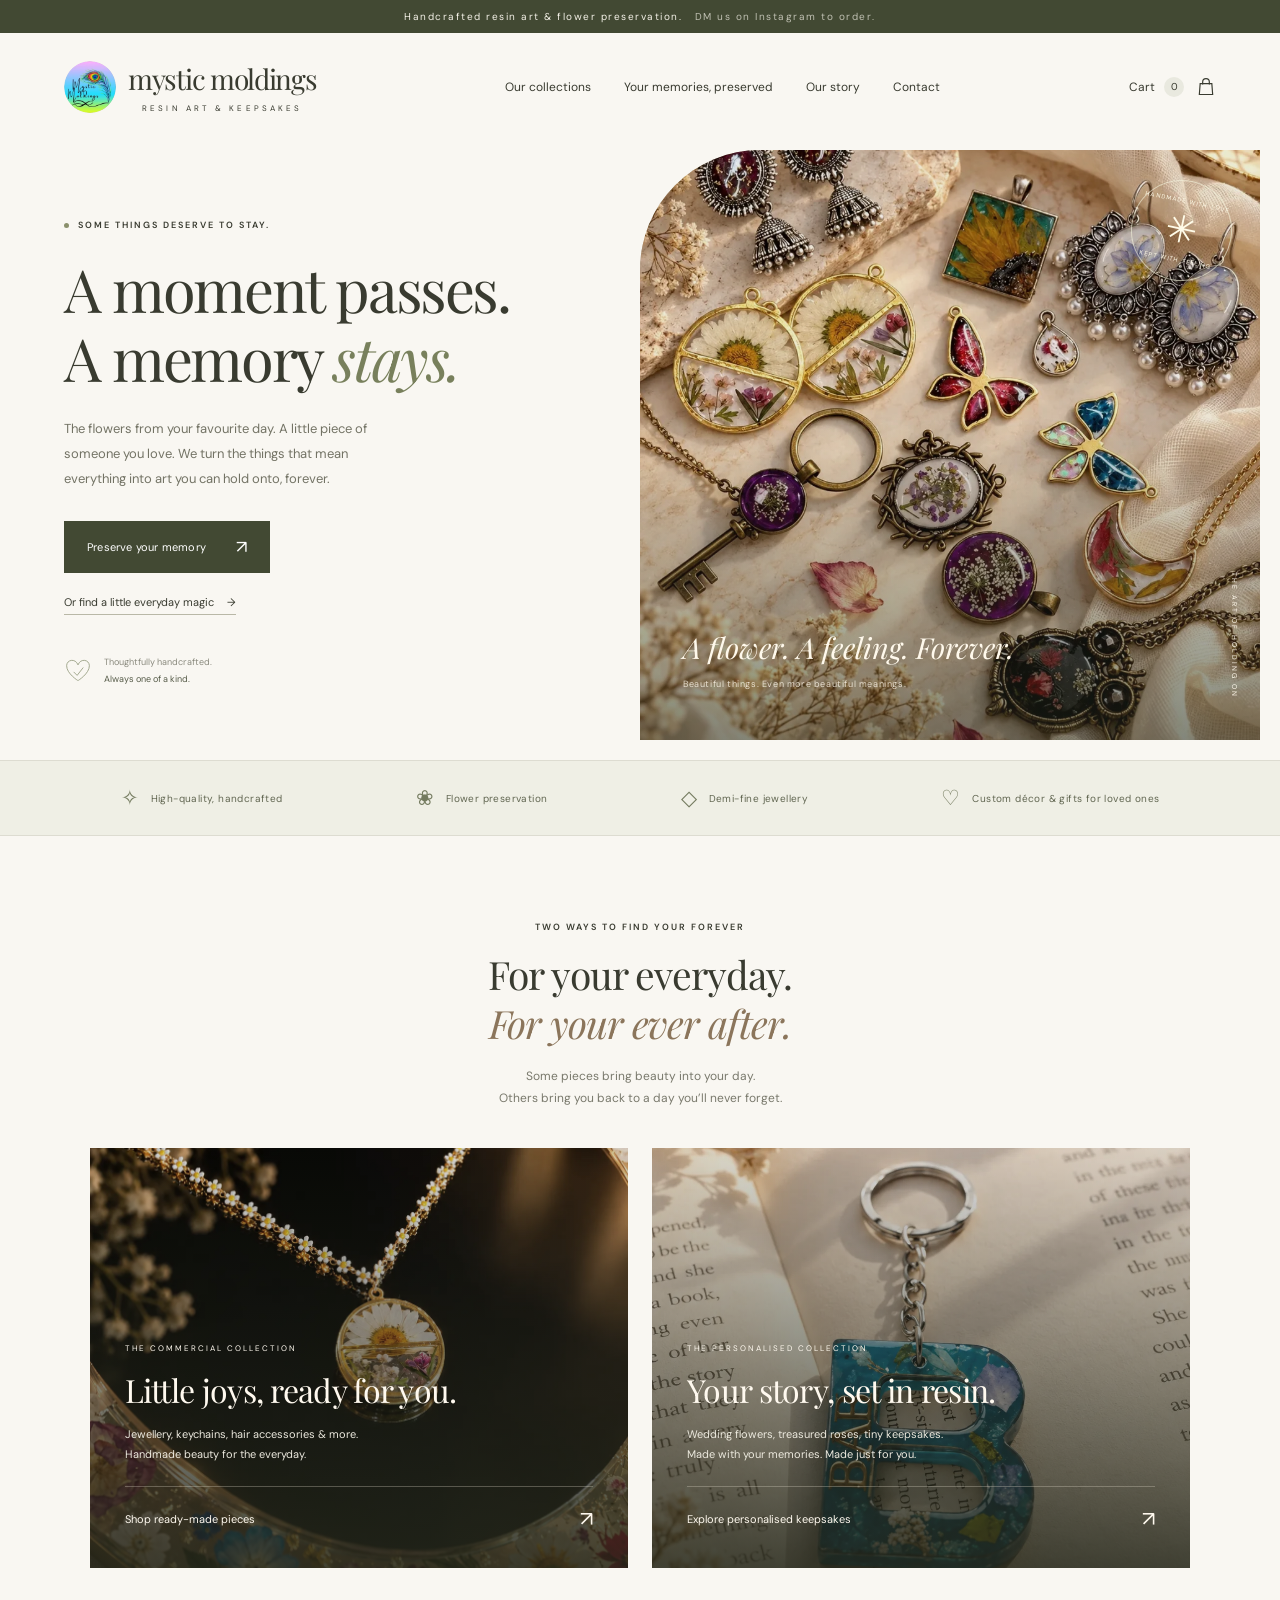
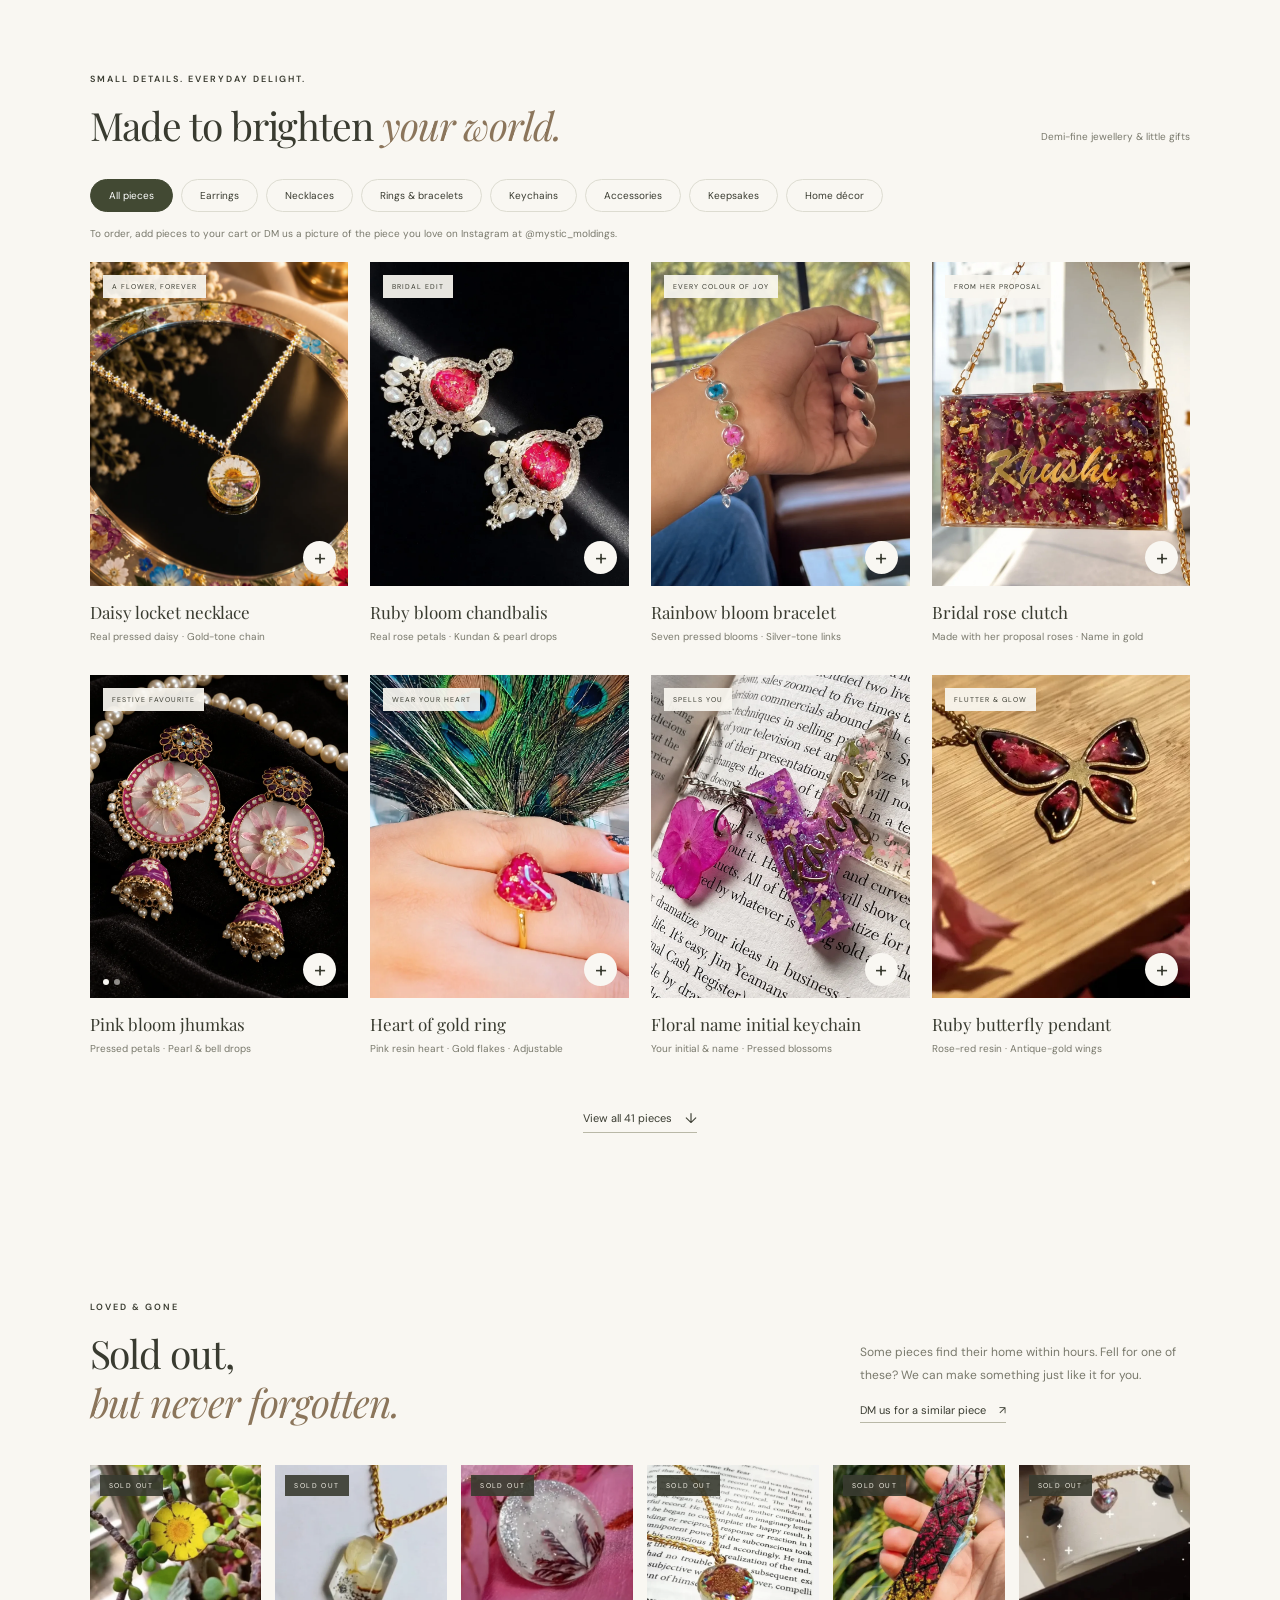
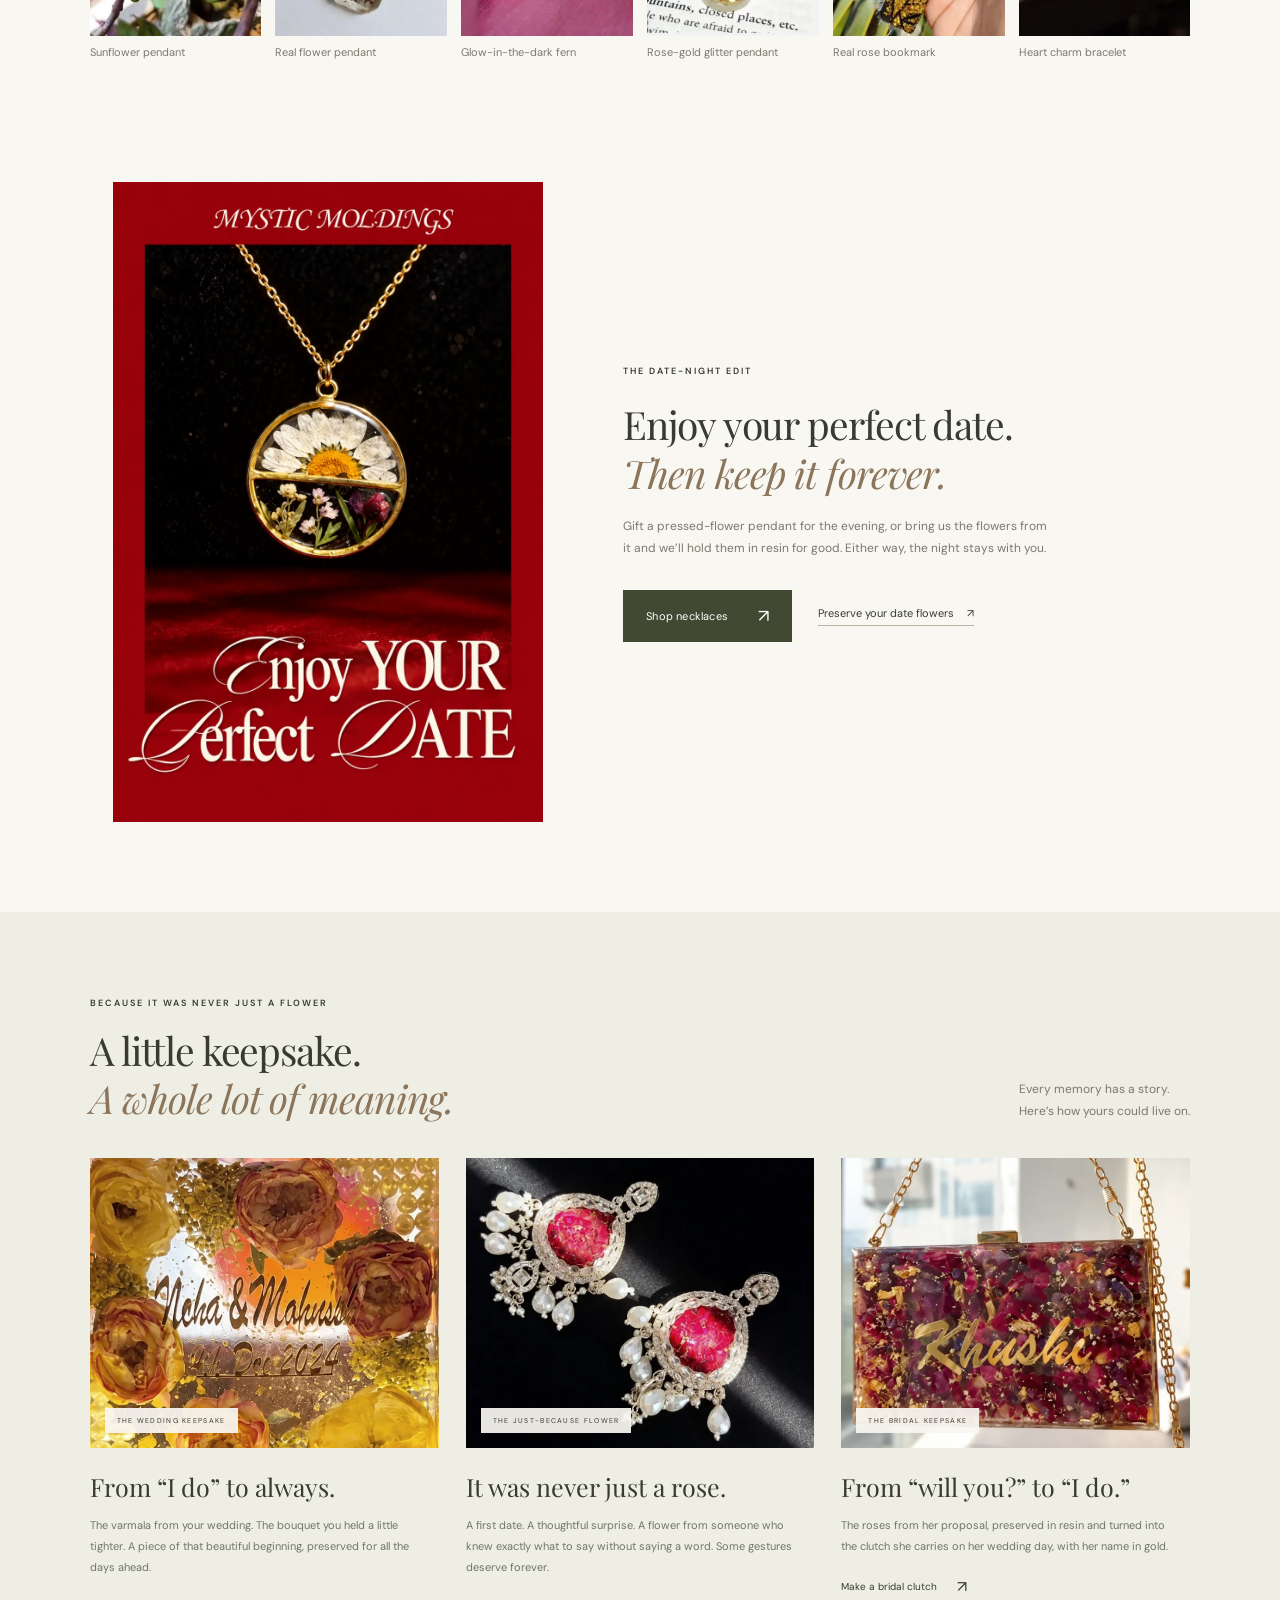
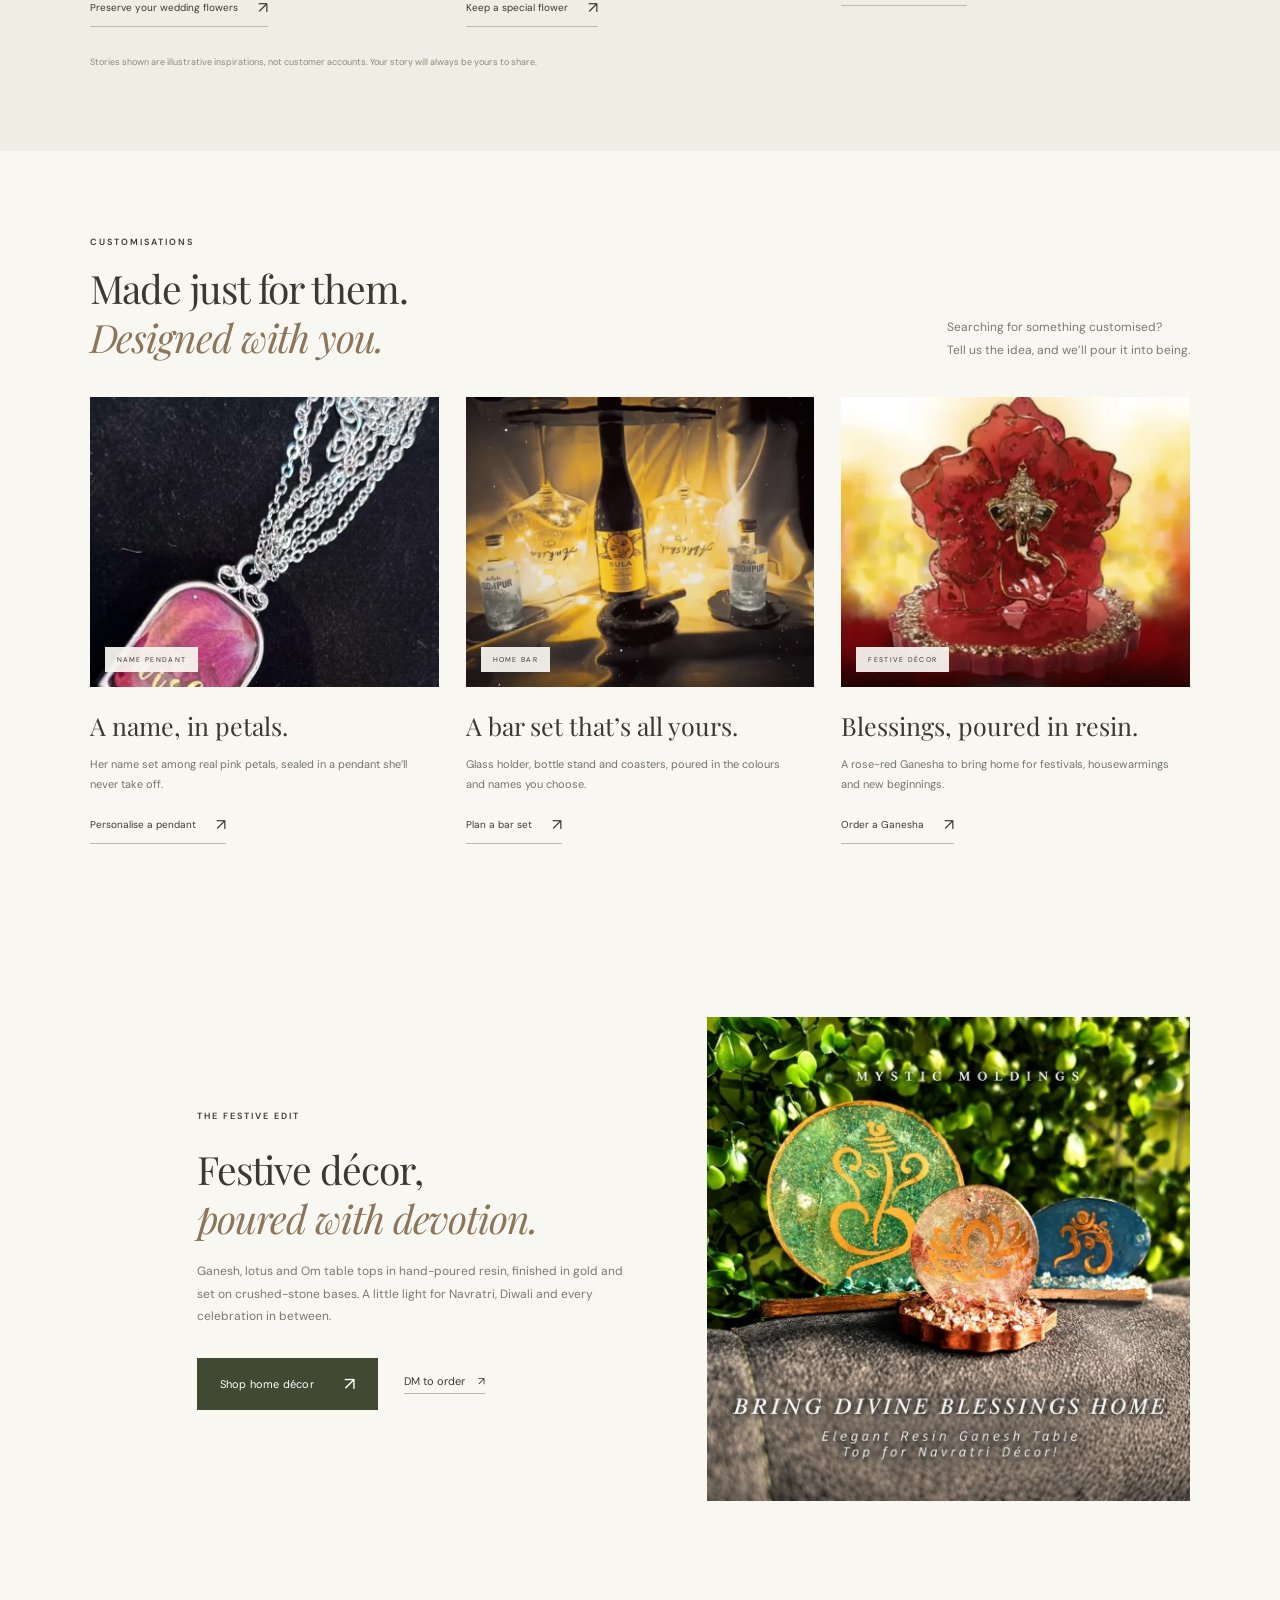
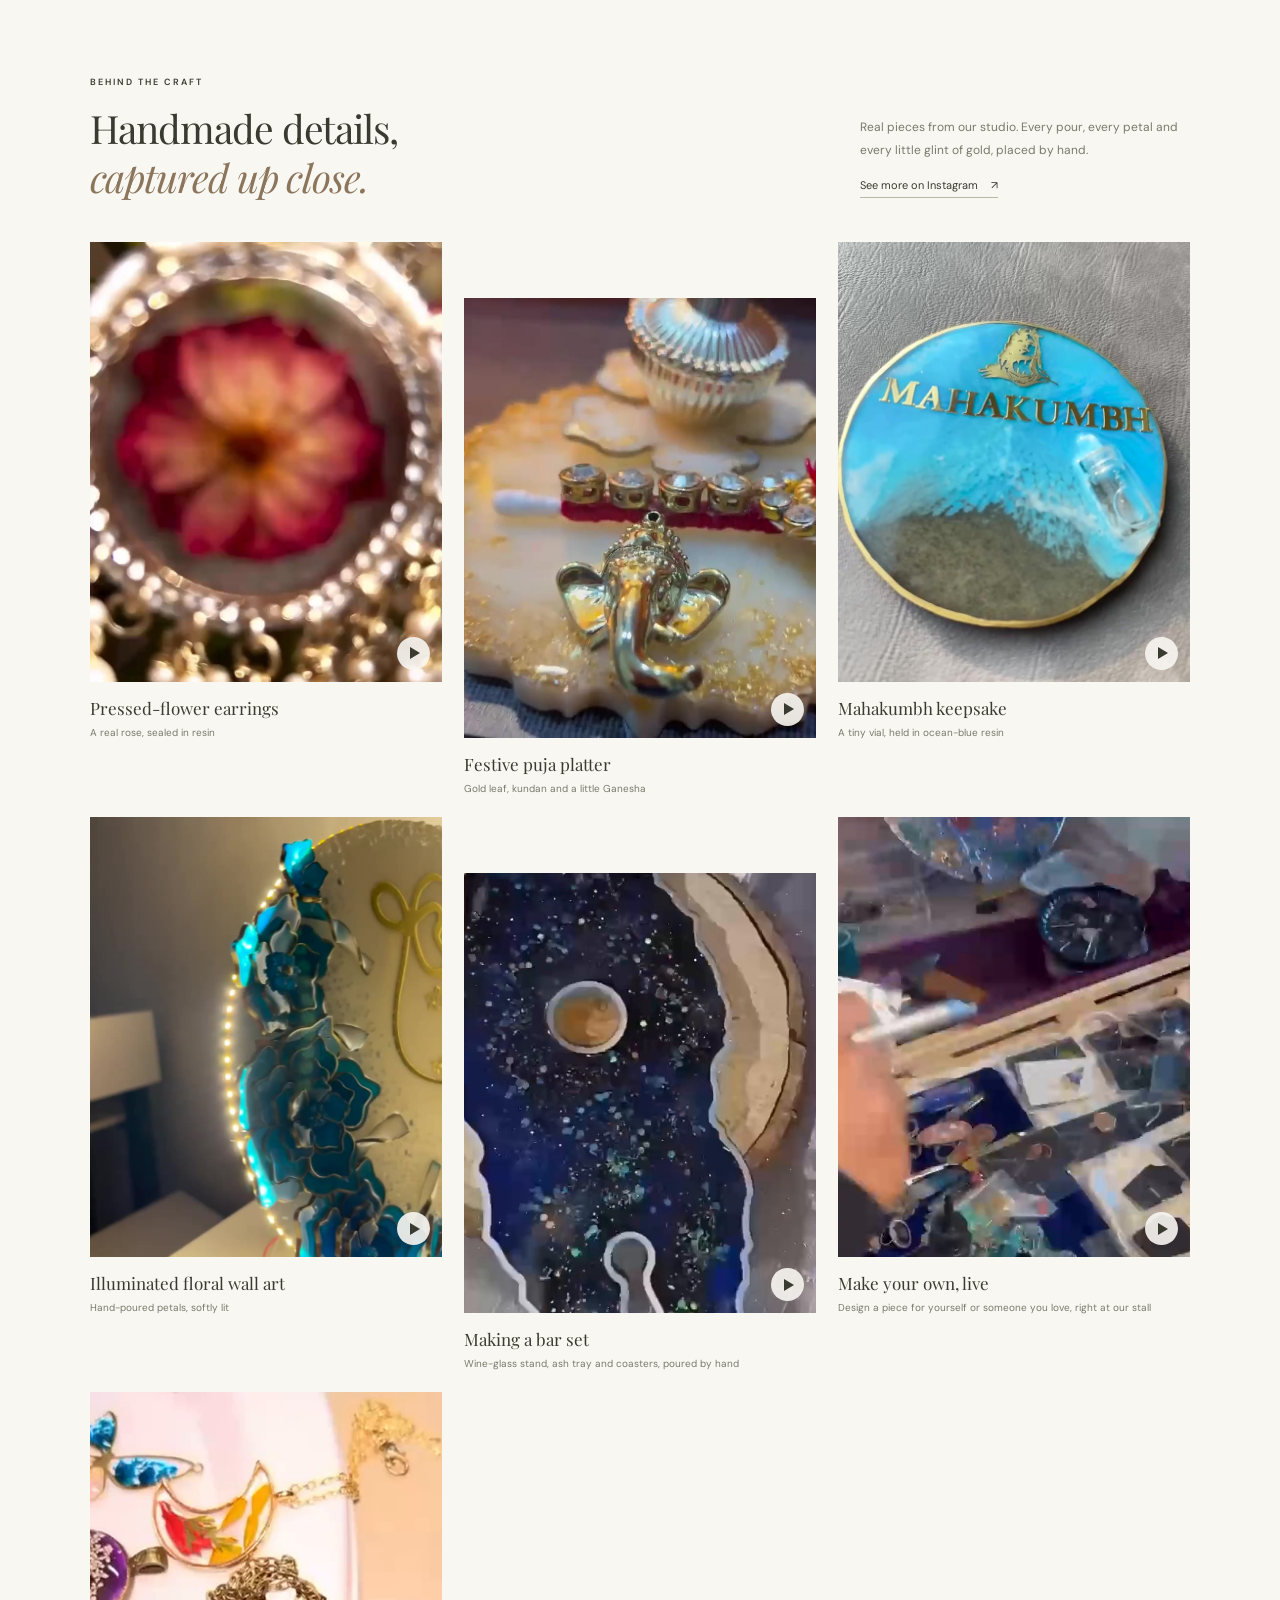
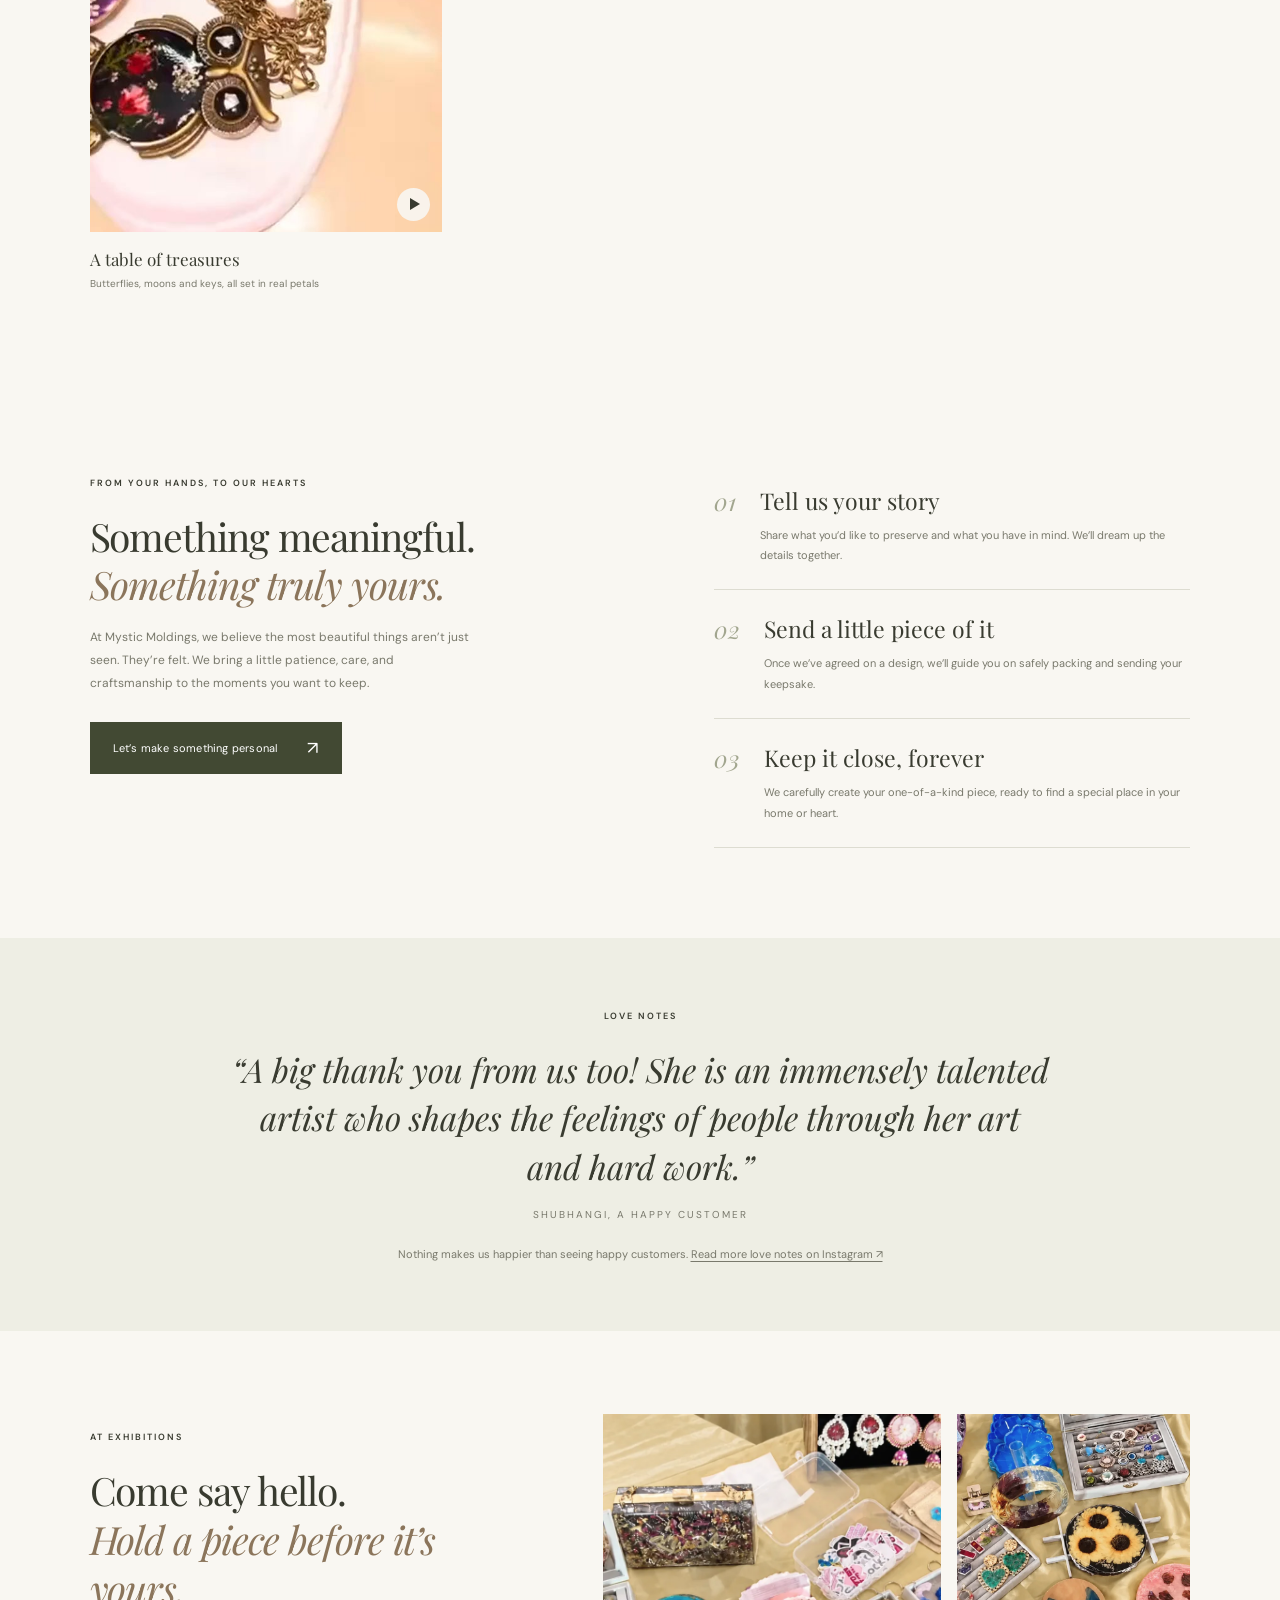
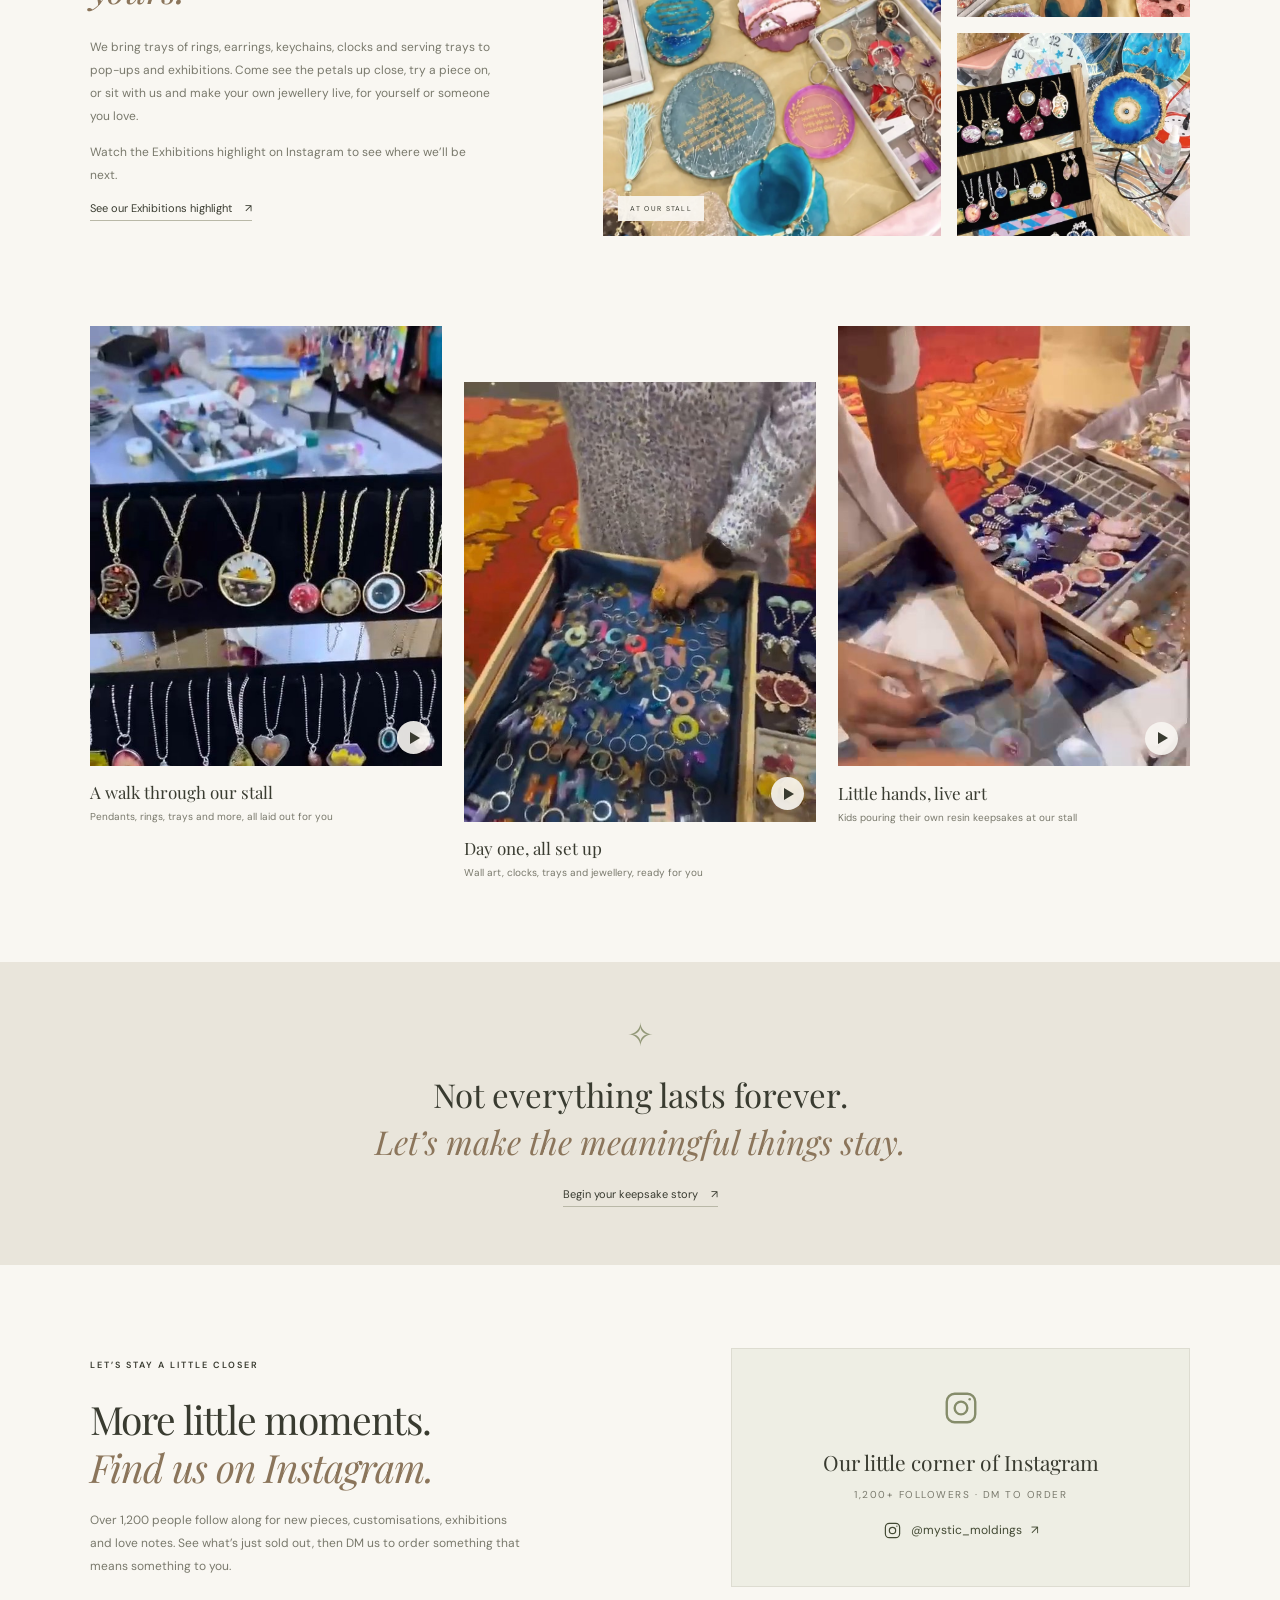
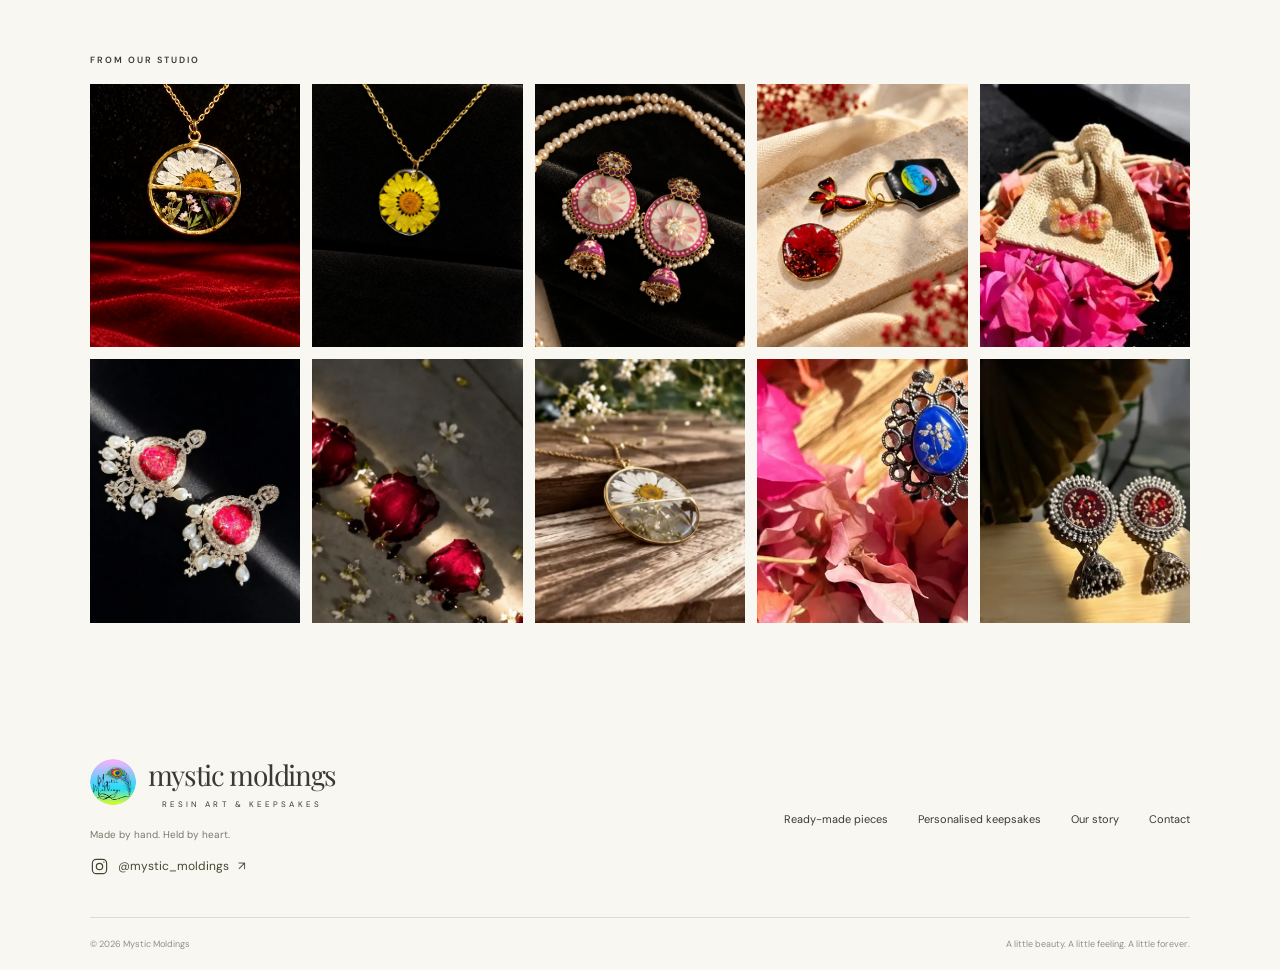
==== commit be910d4d: "Add four more cleaned films Crop the Instagram captions, handles and event tags out of four new clip" ====
--- a/index.html
+++ b/index.html
@@ -1,6 +1,6 @@
 <!DOCTYPE html>
 <html lang="en">
-<head><meta charset="UTF-8"><meta name="viewport" content="width=device-width,initial-scale=1"><meta name="theme-color" content="#f5f1e9"><title>Mystic Moldings — Resin art & flower preservation</title><link rel="preconnect" href="https://fonts.googleapis.com"><link rel="preconnect" href="https://fonts.gstatic.com" crossorigin><link href="https://fonts.googleapis.com/css2?family=DM+Sans:wght@400;500;600;700&family=Manrope:wght@400;500;600&family=Playfair+Display:ital,wght@0,400;0,500;0,600;1,400;1,500&display=swap" rel="stylesheet"><meta name="description" content="Mystic Moldings: handcrafted resin art and flower preservation. Demi-fine jewellery, custom décor and personalised gifts for loved ones. DM @mystic_moldings on Instagram to order."><link rel="icon" type="image/png" sizes="64x64" href="images/favicon-64.png"><link rel="apple-touch-icon" href="images/logo-192.png"><link rel="stylesheet" href="styles.css?v=202609290750"></head>
+<head><meta charset="UTF-8"><meta name="viewport" content="width=device-width,initial-scale=1"><meta name="theme-color" content="#f5f1e9"><title>Mystic Moldings — Resin art & flower preservation</title><link rel="preconnect" href="https://fonts.googleapis.com"><link rel="preconnect" href="https://fonts.gstatic.com" crossorigin><link href="https://fonts.googleapis.com/css2?family=DM+Sans:wght@400;500;600;700&family=Manrope:wght@400;500;600&family=Playfair+Display:ital,wght@0,400;0,500;0,600;1,400;1,500&display=swap" rel="stylesheet"><meta name="description" content="Mystic Moldings: handcrafted resin art and flower preservation. Demi-fine jewellery, custom décor and personalised gifts for loved ones. DM @mystic_moldings on Instagram to order."><link rel="icon" type="image/png" sizes="64x64" href="images/favicon-64.png"><link rel="apple-touch-icon" href="images/logo-192.png"><link rel="stylesheet" href="styles.css?v=202609290753"></head>
 <body>
 <div class="announcement">Handcrafted resin art & flower preservation. <span>DM us on Instagram to order.</span></div>
 <header class="header"><a class="wordmark" href="#" aria-label="Mystic Moldings home"><img class="brand-logo" src="images/logo-header.webp" width="160" height="160" alt="">mystic moldings<span>RESIN ART & KEEPSAKES</span></a><nav aria-label="Main navigation"><a href="#collections">Our collections</a><a href="#keepsakes">Your memories, preserved</a><a href="#about">Our story</a><a href="contact.html">Contact</a></nav><a class="bag-button" id="open-bag" href="cart.html" aria-label="Open your cart">Cart <span id="bag-count">0</span><svg viewBox="0 0 24 24" fill="none" stroke="currentColor" stroke-width="1.4"><path d="M5 8h14l1 13H4L5 8Z"/><path d="M8 9V6a4 4 0 0 1 8 0v3"/></svg></a></header>
@@ -14,13 +14,13 @@
 <section class="keepsakes section" id="keepsakes"><div class="section-top"><div><p class="eyebrow">BECAUSE IT WAS NEVER JUST A FLOWER</p><h2>A little keepsake.<br><em>A whole lot of meaning.</em></h2></div><p>Every memory has a story.<br>Here’s how yours could live on.</p></div><div class="story-grid"><article class="story-card"><div class="story-image"><img src="images/photos/wedding-flower-lamp-story.webp" alt="A glowing resin night lamp holding preserved wedding roses, pearls and the couple’s names and wedding date" loading="lazy"><span>THE WEDDING KEEPSAKE</span></div><h3>From “I do” to always.</h3><p>The varmala from your wedding. The bouquet you held a little tighter. A piece of that beautiful beginning, preserved for all the days ahead.</p><button class="story-link" data-keepsake="Wedding flowers / varmala">Preserve your wedding flowers <span>↗</span></button></article><article class="story-card"><div class="story-image"><img src="images/photos/ruby-chandbali-earrings.webp" style="object-position:center 56%" alt="Chandbali earrings made with real red rose petals set in resin, framed in kundan crystals with pearl drops, in a beam of light" loading="lazy"><span>THE JUST-BECAUSE FLOWER</span></div><h3>It was never just a rose.</h3><p>A first date. A thoughtful surprise. A flower from someone who knew exactly what to say without saying a word. Some gestures deserve forever.</p><button class="story-link" data-keepsake="Rose / flower bouquet">Keep a special flower <span>↗</span></button></article><article class="story-card"><div class="story-image"><img src="images/photos/petal-name-clutch.webp" style="object-position:center 55%" alt="A bridal resin clutch made with the roses from her proposal, with rose petals, gold leaf and her name in gold" loading="lazy"><span>THE BRIDAL KEEPSAKE</span></div><h3>From “will you?” to “I do.”</h3><p>The roses from her proposal, preserved in resin and turned into the clutch she carries on her wedding day, with her name in gold.</p><button class="story-link" data-keepsake="Other special keepsake">Make a bridal clutch <span>↗</span></button></article></div><p class="story-disclaimer">Stories shown are illustrative inspirations, not customer accounts. Your story will always be yours to share.</p></section>
 <section class="customs section" id="customisations" aria-labelledby="custom-title"><div class="section-top"><div><p class="eyebrow">CUSTOMISATIONS</p><h2 id="custom-title">Made just for them.<br><em>Designed with you.</em></h2></div><p>Searching for something customised?<br>Tell us the idea, and we’ll pour it into being.</p></div><div class="story-grid"><article class="story-card"><div class="story-image"><img src="images/photos/custom-name-pendant.webp" style="object-position:center 80%" alt="" loading="lazy"><span>NAME PENDANT</span></div><h3>A name, in petals.</h3><p>Her name set among real pink petals, sealed in a pendant she’ll never take off.</p><button class="story-link" data-keepsake="Other special keepsake">Personalise a pendant <span>↗</span></button></article><article class="story-card"><div class="story-image"><img src="images/photos/custom-bar-set.webp" alt="" loading="lazy"><span>HOME BAR</span></div><h3>A bar set that’s all yours.</h3><p>Glass holder, bottle stand and coasters, poured in the colours and names you choose.</p><button class="story-link" data-keepsake="Other special keepsake">Plan a bar set <span>↗</span></button></article><article class="story-card"><div class="story-image"><img src="images/photos/custom-ganesha.webp" alt="" loading="lazy"><span>FESTIVE DÉCOR</span></div><h3>Blessings, poured in resin.</h3><p>A rose-red Ganesha to bring home for festivals, housewarmings and new beginnings.</p><button class="story-link" data-keepsake="Other special keepsake">Order a Ganesha <span>↗</span></button></article></div></section>
 <section class="date-night festive section" aria-labelledby="festive-title"><div class="date-night-image"><img src="images/photos/festive-table-tops.webp" alt="Three resin table tops with gold Ganesh, lotus and Om motifs on crushed-stone bases, with the words Bring divine blessings home" loading="lazy"></div><div class="date-night-copy"><p class="eyebrow">THE FESTIVE EDIT</p><h2 id="festive-title">Festive décor,<br><em>poured with devotion.</em></h2><p>Ganesh, lotus and Om table tops in hand-poured resin, finished in gold and set on crushed-stone bases. A little light for Navratri, Diwali and every celebration in between.</p><div class="date-night-actions"><a class="button dark" href="#shop" data-shop-filter="Home décor">Shop home décor <span>↗</span></a><a class="text-link" href="https://www.instagram.com/mystic_moldings/" target="_blank" rel="noopener noreferrer">DM to order <span aria-hidden="true">↗</span></a></div></div></section>
-<section class="craft-films section" id="behind-the-craft" aria-labelledby="craft-films-title"><div class="section-top"><div><p class="eyebrow">BEHIND THE CRAFT</p><h2 id="craft-films-title">Handmade details,<br><em>captured up close.</em></h2></div><div class="craft-films-aside"><p>Real pieces from our studio. Every pour, every petal and every little glint of gold, placed by hand.</p><a class="text-link" href="https://www.instagram.com/mystic_moldings/" target="_blank" rel="noopener noreferrer">See more on Instagram <span aria-hidden="true">↗</span></a></div></div><div class="craft-films-row"><figure class="craft-film"><div class="craft-film-frame"><video autoplay muted loop playsinline preload="metadata" poster="videos/product-video-02-poster.jpg" style="object-position:50% 40%" aria-label="Pressed-flower resin earrings with pearl tassels, hanging among green leaves"><source data-src="videos/product-video-02.mp4" type="video/mp4"></video><button class="film-toggle" type="button" aria-label="Pause the pressed-flower earrings film"></button></div><figcaption><h3>Pressed-flower earrings</h3><p>A real rose, sealed in resin</p></figcaption></figure><figure class="craft-film"><div class="craft-film-frame"><video autoplay muted loop playsinline preload="metadata" poster="videos/product-video-01-poster.jpg" style="object-position:46% 50%" aria-label="A resin puja platter with a gold Ganesha, kundan stones and gold flakes"><source data-src="videos/product-video-01.mp4" type="video/mp4"></video><button class="film-toggle" type="button" aria-label="Pause the festive puja platter film"></button></div><figcaption><h3>Festive puja platter</h3><p>Gold leaf, kundan and a little Ganesha</p></figcaption></figure><figure class="craft-film"><div class="craft-film-frame"><video autoplay muted loop playsinline preload="metadata" poster="videos/product-video-03-poster.jpg" style="object-position:50% 50%" aria-label="A blue resin Mahakumbh coaster holding a small glass vial"><source data-src="videos/product-video-03.mp4" type="video/mp4"></video><button class="film-toggle" type="button" aria-label="Pause the mahakumbh keepsake film"></button></div><figcaption><h3>Mahakumbh keepsake</h3><p>A tiny vial, held in ocean-blue resin</p></figcaption></figure><figure class="craft-film"><div class="craft-film-frame"><video autoplay muted loop playsinline preload="metadata" poster="videos/product-video-04-poster.jpg" style="object-position:60% 50%" aria-label="Blue resin flowers on a wall piece lit by a ring of warm lights"><source data-src="videos/product-video-04.mp4" type="video/mp4"></video><button class="film-toggle" type="button" aria-label="Pause the illuminated floral wall art film"></button></div><figcaption><h3>Illuminated floral wall art</h3><p>Hand-poured petals, softly lit</p></figcaption></figure><figure class="craft-film"><div class="craft-film-frame"><video autoplay muted loop playsinline preload="metadata" poster="videos/making-bar-set-poster.jpg" aria-label="Pouring glitter resin into a wine-glass stand mould and making a matching ash tray"><source data-src="videos/making-bar-set.mp4" type="video/mp4"></video><button class="film-toggle" type="button" aria-label="Pause the making a bar set film"></button></div><figcaption><h3>Making a bar set</h3><p>Wine-glass stand, ash tray and coasters, poured by hand</p></figcaption></figure><figure class="craft-film"><div class="craft-film-frame"><video autoplay muted loop playsinline preload="metadata" poster="videos/live-session-poster.jpg" aria-label="A customer designing her own resin jewellery live at our exhibition stall"><source data-src="videos/live-session.mp4" type="video/mp4"></video><button class="film-toggle" type="button" aria-label="Pause the make your own, live film"></button></div><figcaption><h3>Make your own, live</h3><p>Design a piece for yourself or someone you love, right at our stall</p></figcaption></figure></div></section>
+<section class="craft-films section" id="behind-the-craft" aria-labelledby="craft-films-title"><div class="section-top"><div><p class="eyebrow">BEHIND THE CRAFT</p><h2 id="craft-films-title">Handmade details,<br><em>captured up close.</em></h2></div><div class="craft-films-aside"><p>Real pieces from our studio. Every pour, every petal and every little glint of gold, placed by hand.</p><a class="text-link" href="https://www.instagram.com/mystic_moldings/" target="_blank" rel="noopener noreferrer">See more on Instagram <span aria-hidden="true">↗</span></a></div></div><div class="craft-films-row"><figure class="craft-film"><div class="craft-film-frame"><video autoplay muted loop playsinline preload="metadata" poster="videos/product-video-02-poster.jpg" style="object-position:50% 40%" aria-label="Pressed-flower resin earrings with pearl tassels, hanging among green leaves"><source data-src="videos/product-video-02.mp4" type="video/mp4"></video><button class="film-toggle" type="button" aria-label="Pause the pressed-flower earrings film"></button></div><figcaption><h3>Pressed-flower earrings</h3><p>A real rose, sealed in resin</p></figcaption></figure><figure class="craft-film"><div class="craft-film-frame"><video autoplay muted loop playsinline preload="metadata" poster="videos/product-video-01-poster.jpg" style="object-position:46% 50%" aria-label="A resin puja platter with a gold Ganesha, kundan stones and gold flakes"><source data-src="videos/product-video-01.mp4" type="video/mp4"></video><button class="film-toggle" type="button" aria-label="Pause the festive puja platter film"></button></div><figcaption><h3>Festive puja platter</h3><p>Gold leaf, kundan and a little Ganesha</p></figcaption></figure><figure class="craft-film"><div class="craft-film-frame"><video autoplay muted loop playsinline preload="metadata" poster="videos/product-video-03-poster.jpg" style="object-position:50% 50%" aria-label="A blue resin Mahakumbh coaster holding a small glass vial"><source data-src="videos/product-video-03.mp4" type="video/mp4"></video><button class="film-toggle" type="button" aria-label="Pause the mahakumbh keepsake film"></button></div><figcaption><h3>Mahakumbh keepsake</h3><p>A tiny vial, held in ocean-blue resin</p></figcaption></figure><figure class="craft-film"><div class="craft-film-frame"><video autoplay muted loop playsinline preload="metadata" poster="videos/product-video-04-poster.jpg" style="object-position:60% 50%" aria-label="Blue resin flowers on a wall piece lit by a ring of warm lights"><source data-src="videos/product-video-04.mp4" type="video/mp4"></video><button class="film-toggle" type="button" aria-label="Pause the illuminated floral wall art film"></button></div><figcaption><h3>Illuminated floral wall art</h3><p>Hand-poured petals, softly lit</p></figcaption></figure><figure class="craft-film"><div class="craft-film-frame"><video autoplay muted loop playsinline preload="metadata" poster="videos/making-bar-set-poster.jpg" aria-label="Pouring glitter resin into a wine-glass stand mould and making a matching ash tray"><source data-src="videos/making-bar-set.mp4" type="video/mp4"></video><button class="film-toggle" type="button" aria-label="Pause the making a bar set film"></button></div><figcaption><h3>Making a bar set</h3><p>Wine-glass stand, ash tray and coasters, poured by hand</p></figcaption></figure><figure class="craft-film"><div class="craft-film-frame"><video autoplay muted loop playsinline preload="metadata" poster="videos/live-session-poster.jpg" aria-label="A customer designing her own resin jewellery live at our exhibition stall"><source data-src="videos/live-session.mp4" type="video/mp4"></video><button class="film-toggle" type="button" aria-label="Pause the make your own, live film"></button></div><figcaption><h3>Make your own, live</h3><p>Design a piece for yourself or someone you love, right at our stall</p></figcaption></figure><figure class="craft-film"><div class="craft-film-frame"><video autoplay muted loop playsinline preload="metadata" poster="videos/pendant-flatlay-poster.jpg" aria-label="Resin pendants, earrings and a key keychain laid out on a pink cloth"><source data-src="videos/pendant-flatlay.mp4" type="video/mp4"></video><button class="film-toggle" type="button" aria-label="Pause the a table of treasures film"></button></div><figcaption><h3>A table of treasures</h3><p>Butterflies, moons and keys, all set in real petals</p></figcaption></figure></div></section>
 <section class="process section" id="about"><div class="process-intro"><p class="eyebrow">FROM YOUR HANDS, TO OUR HEARTS</p><h2>Something meaningful.<br><em>Something truly yours.</em></h2><p>At Mystic Moldings, we believe the most beautiful things aren’t just seen. They’re felt. We bring a little patience, care, and craftsmanship to the moments you want to keep.</p><button class="button dark" data-keepsake="Other special keepsake">Let’s make something personal <span>↗</span></button></div><div class="steps"><div><span>01</span><article><h3>Tell us your story</h3><p>Share what you’d like to preserve and what you have in mind. We’ll dream up the details together.</p></article></div><div><span>02</span><article><h3>Send a little piece of it</h3><p>Once we’ve agreed on a design, we’ll guide you on safely packing and sending your keepsake.</p></article></div><div><span>03</span><article><h3>Keep it close, forever</h3><p>We carefully create your one-of-a-kind piece, ready to find a special place in your home or heart.</p></article></div></div></section>
 <section class="love-note" aria-labelledby="love-title"><p class="eyebrow">LOVE NOTES</p><h2 id="love-title" class="visually-hidden">What our customers say</h2><blockquote><p>“A big thank you from us too! She is an immensely talented artist who shapes the feelings of people through her art and hard work.”</p><footer>Shubhangi, a happy customer</footer></blockquote><p class="love-foot">Nothing makes us happier than seeing happy customers. <a href="https://www.instagram.com/mystic_moldings/" target="_blank" rel="noopener noreferrer">Read more love notes on Instagram ↗</a></p></section>
-<section class="exhibitions section" aria-labelledby="exhibitions-title"><div class="exhibition-copy"><p class="eyebrow">AT EXHIBITIONS</p><h2 id="exhibitions-title">Come say hello.<br><em>Hold a piece before it’s yours.</em></h2><p>We bring trays of rings, earrings, keychains, clocks and serving trays to pop-ups and exhibitions. Come see the petals up close, try a piece on, or sit with us and make your own jewellery live, for yourself or someone you love.</p><p>Watch the Exhibitions highlight on Instagram to see where we’ll be next.</p><a class="text-link" href="https://www.instagram.com/mystic_moldings/" target="_blank" rel="noopener noreferrer">See our Exhibitions highlight <span aria-hidden="true">↗</span></a></div><div class="exhibition-collage"><figure class="ex-main"><img src="images/photos/exhibition-stall-1.webp" alt="A Mystic Moldings exhibition table with a petal clutch, resin trays and coasters, keychains and a rack of pendants and earrings" loading="lazy"><figcaption>AT OUR STALL</figcaption></figure><figure><img src="images/photos/exhibition-stall-3.webp" alt="A box of resin rings, a sunflower tray, a flower bangle and resin trays laid out at an exhibition" loading="lazy"></figure><figure><img src="images/photos/exhibition-stall-2.webp" alt="Resin wall clocks, a photo frame and a rack of pendants and earrings at a Mystic Moldings exhibition stall" loading="lazy"></figure></div></section>
+<section class="exhibitions section" aria-labelledby="exhibitions-title"><div class="exhibition-copy"><p class="eyebrow">AT EXHIBITIONS</p><h2 id="exhibitions-title">Come say hello.<br><em>Hold a piece before it’s yours.</em></h2><p>We bring trays of rings, earrings, keychains, clocks and serving trays to pop-ups and exhibitions. Come see the petals up close, try a piece on, or sit with us and make your own jewellery live, for yourself or someone you love.</p><p>Watch the Exhibitions highlight on Instagram to see where we’ll be next.</p><a class="text-link" href="https://www.instagram.com/mystic_moldings/" target="_blank" rel="noopener noreferrer">See our Exhibitions highlight <span aria-hidden="true">↗</span></a></div><div class="exhibition-collage"><figure class="ex-main"><img src="images/photos/exhibition-stall-1.webp" alt="A Mystic Moldings exhibition table with a petal clutch, resin trays and coasters, keychains and a rack of pendants and earrings" loading="lazy"><figcaption>AT OUR STALL</figcaption></figure><figure><img src="images/photos/exhibition-stall-3.webp" alt="A box of resin rings, a sunflower tray, a flower bangle and resin trays laid out at an exhibition" loading="lazy"></figure><figure><img src="images/photos/exhibition-stall-2.webp" alt="Resin wall clocks, a photo frame and a rack of pendants and earrings at a Mystic Moldings exhibition stall" loading="lazy"></figure></div><div class="craft-films-row exhibition-films"><figure class="craft-film"><div class="craft-film-frame"><video autoplay muted loop playsinline preload="metadata" poster="videos/stall-walkthrough-poster.jpg" aria-label="A walk past the Mystic Moldings stall at an outdoor exhibition, with pendants, rings and trays"><source data-src="videos/stall-walkthrough.mp4" type="video/mp4"></video><button class="film-toggle" type="button" aria-label="Pause the a walk through our stall film"></button></div><figcaption><h3>A walk through our stall</h3><p>Pendants, rings, trays and more, all laid out for you</p></figcaption></figure><figure class="craft-film"><div class="craft-film-frame"><video autoplay muted loop playsinline preload="metadata" poster="videos/exhibition-day-poster.jpg" aria-label="The Mystic Moldings exhibition stall with resin wall art, clocks, trays and jewellery"><source data-src="videos/exhibition-day.mp4" type="video/mp4"></video><button class="film-toggle" type="button" aria-label="Pause the day one, all set up film"></button></div><figcaption><h3>Day one, all set up</h3><p>Wall art, clocks, trays and jewellery, ready for you</p></figcaption></figure><figure class="craft-film"><div class="craft-film-frame"><video autoplay muted loop playsinline preload="metadata" poster="videos/kids-live-art-poster.jpg" aria-label="Children making their own resin art live at an exhibition"><source data-src="videos/kids-live-art.mp4" type="video/mp4"></video><button class="film-toggle" type="button" aria-label="Pause the little hands, live art film"></button></div><figcaption><h3>Little hands, live art</h3><p>Kids pouring their own resin keepsakes at our stall</p></figcaption></figure></div></section>
 <section class="closing"><span>✧</span><p>Not everything lasts forever.<br><em>Let’s make the meaningful things stay.</em></p><button class="text-link" data-keepsake="Other special keepsake">Begin your keepsake story <span>↗</span></button></section>
 <section class="instagram-section section" aria-labelledby="instagram-title"><div><p class="eyebrow">LET’S STAY A LITTLE CLOSER</p><h2 id="instagram-title">More little moments.<br><em>Find us on Instagram.</em></h2><p>Over 1,200 people follow along for new pieces, customisations, exhibitions and love notes. See what’s just sold out, then DM us to order something that means something to you.</p></div><div class="instagram-invite"><svg viewBox="0 0 24 24" fill="none" stroke="currentColor" stroke-width="1.5" aria-hidden="true"><rect x="3" y="3" width="18" height="18" rx="5"/><circle cx="12" cy="12" r="4"/><circle cx="17.5" cy="6.5" r=".8" fill="currentColor" stroke="none"/></svg><p>Our little corner of Instagram</p><p class="instagram-stats">1,200+ followers · DM to order</p><a class="instagram-link" href="https://www.instagram.com/mystic_moldings/" target="_blank" rel="noopener noreferrer" aria-label="Mystic Moldings on Instagram (opens in a new tab)"><svg viewBox="0 0 24 24" fill="none" stroke="currentColor" stroke-width="1.5" aria-hidden="true"><rect x="3" y="3" width="18" height="18" rx="5"/><circle cx="12" cy="12" r="4"/><circle cx="17.5" cy="6.5" r=".8" fill="currentColor" stroke="none"/></svg><span>@mystic_moldings</span><span aria-hidden="true">↗</span></a></div><div class="studio-strip"><p class="eyebrow">FROM OUR STUDIO</p><div class="studio-grid"><a href="https://www.instagram.com/mystic_moldings/" target="_blank" rel="noopener noreferrer" aria-label="A daisy and wildflower pendant on red velvet — view more on Instagram (opens in a new tab)"><img src="images/photos/studio-daisy-pendant.webp" alt="" loading="lazy"></a><a href="https://www.instagram.com/mystic_moldings/" target="_blank" rel="noopener noreferrer" aria-label="A sunflower pendant on black velvet — view more on Instagram (opens in a new tab)"><img src="images/photos/studio-sunflower.webp" alt="" loading="lazy"></a><a href="https://www.instagram.com/mystic_moldings/" target="_blank" rel="noopener noreferrer" aria-label="Pink bloom jhumkas beside a string of pearls — view more on Instagram (opens in a new tab)"><img src="images/photos/studio-jhumkas.webp" alt="" loading="lazy"></a><a href="https://www.instagram.com/mystic_moldings/" target="_blank" rel="noopener noreferrer" aria-label="A red butterfly and rose keychain on stone — view more on Instagram (opens in a new tab)"><img src="images/photos/studio-butterfly-keychain.webp" alt="" loading="lazy"></a><a href="https://www.instagram.com/mystic_moldings/" target="_blank" rel="noopener noreferrer" aria-label="Bow-shaped resin studs on a jute potli among bougainvillea — view more on Instagram (opens in a new tab)"><img src="images/photos/studio-potli-studs.webp" alt="" loading="lazy"></a><a href="https://www.instagram.com/mystic_moldings/" target="_blank" rel="noopener noreferrer" aria-label="Ruby bloom chandbalis in a beam of light — view more on Instagram (opens in a new tab)"><img src="images/photos/ruby-chandbali-earrings.webp" alt="" loading="lazy"></a><a href="https://www.instagram.com/mystic_moldings/" target="_blank" rel="noopener noreferrer" aria-label="Preserved roses and baby’s breath on stone — view more on Instagram (opens in a new tab)"><img src="images/photos/studio-roses-brand.webp" alt="" loading="lazy"></a><a href="https://www.instagram.com/mystic_moldings/" target="_blank" rel="noopener noreferrer" aria-label="A half-daisy pendant on weathered wood — view more on Instagram (opens in a new tab)"><img src="images/photos/studio-half-daisy.webp" alt="" loading="lazy"></a><a href="https://www.instagram.com/mystic_moldings/" target="_blank" rel="noopener noreferrer" aria-label="A royal-blue filigree ring among bougainvillea — view more on Instagram (opens in a new tab)"><img src="images/photos/filigree-ring-3.webp" alt="" loading="lazy"></a><a href="https://www.instagram.com/mystic_moldings/" target="_blank" rel="noopener noreferrer" aria-label="Oxidised ruby jhumkas in the afternoon sun — view more on Instagram (opens in a new tab)"><img src="images/photos/oxidised-ruby-jhumkas-2.webp" alt="" loading="lazy"></a></div></div></section>
 </main><footer><div><a class="wordmark" href="#"><img class="brand-logo" src="images/logo-header.webp" width="160" height="160" alt="">mystic moldings<span>RESIN ART & KEEPSAKES</span></a><p>Made by hand. Held by heart.</p><a class="instagram-link" href="https://www.instagram.com/mystic_moldings/" target="_blank" rel="noopener noreferrer" aria-label="Mystic Moldings on Instagram (opens in a new tab)"><svg viewBox="0 0 24 24" fill="none" stroke="currentColor" stroke-width="1.5" aria-hidden="true"><rect x="3" y="3" width="18" height="18" rx="5"/><circle cx="12" cy="12" r="4"/><circle cx="17.5" cy="6.5" r=".8" fill="currentColor" stroke="none"/></svg><span>@mystic_moldings</span><span aria-hidden="true">↗</span></a></div><div class="footer-links"><a href="#shop">Ready-made pieces</a><a href="#keepsakes">Personalised keepsakes</a><a href="#about">Our story</a><a href="contact.html">Contact</a></div><div class="footer-bottom"><span>© <span id="year"></span> Mystic Moldings</span><span>A little beauty. A little feeling. A little forever.</span></div></footer>
 
-<dialog id="custom-dialog"><div class="dialog-heading"><h2>Start <em>your story.</em></h2><button class="close" data-close aria-label="Close personalisation form">×</button></div><p class="form-intro">A few little details to imagine your one-of-a-kind keepsake.</p><form id="custom-form"><label>Your name<input name="name" required maxlength="80" autocomplete="name" placeholder="What should we call you?"></label><label>Email address<input name="email" type="email" required autocomplete="email" placeholder="you@example.com"></label><label>What would you like to preserve?<select name="keepsake"><option>Wedding flowers / varmala</option><option>Rose / flower bouquet</option><option>Pet hair keepsake</option><option>Other special keepsake</option></select></label><label>A little about your idea<textarea name="story" rows="3" maxlength="2000" placeholder="A favourite shape, a meaningful detail, or the story behind it…"></textarea></label><p class="dialog-note">This form saves a draft only. Download your idea, then visit <a href="https://www.instagram.com/mystic_moldings/" target="_blank" rel="noopener noreferrer">@mystic_moldings on Instagram ↗</a> to share it in a message. Nothing is sent automatically.</p><button class="button dark full" type="submit">Download my enquiry <span>↓</span></button><p id="form-status" role="status"></p></form></dialog><div class="toast" id="toast" role="status"></div><script src="script.js?v=202609290750"></script>
+<dialog id="custom-dialog"><div class="dialog-heading"><h2>Start <em>your story.</em></h2><button class="close" data-close aria-label="Close personalisation form">×</button></div><p class="form-intro">A few little details to imagine your one-of-a-kind keepsake.</p><form id="custom-form"><label>Your name<input name="name" required maxlength="80" autocomplete="name" placeholder="What should we call you?"></label><label>Email address<input name="email" type="email" required autocomplete="email" placeholder="you@example.com"></label><label>What would you like to preserve?<select name="keepsake"><option>Wedding flowers / varmala</option><option>Rose / flower bouquet</option><option>Pet hair keepsake</option><option>Other special keepsake</option></select></label><label>A little about your idea<textarea name="story" rows="3" maxlength="2000" placeholder="A favourite shape, a meaningful detail, or the story behind it…"></textarea></label><p class="dialog-note">This form saves a draft only. Download your idea, then visit <a href="https://www.instagram.com/mystic_moldings/" target="_blank" rel="noopener noreferrer">@mystic_moldings on Instagram ↗</a> to share it in a message. Nothing is sent automatically.</p><button class="button dark full" type="submit">Download my enquiry <span>↓</span></button><p id="form-status" role="status"></p></form></dialog><div class="toast" id="toast" role="status"></div><script src="script.js?v=202609290753"></script>
 </body></html>
--- a/styles.css
+++ b/styles.css
@@ -78,3 +78,4 @@
 @media(max-width:700px){.sold-grid{grid-template-columns:repeat(2,1fr);gap:10px}.love-note{padding:52px 6%}}
 .craft-films-row{grid-template-columns:repeat(3,1fr)}.craft-film:nth-child(even){margin-top:0}.craft-film:nth-child(3n+2){margin-top:56px}
 @media(max-width:700px){.craft-film:nth-child(3n+2){margin-top:0}}
+.exhibition-films{grid-column:1/-1;margin-top:10px}
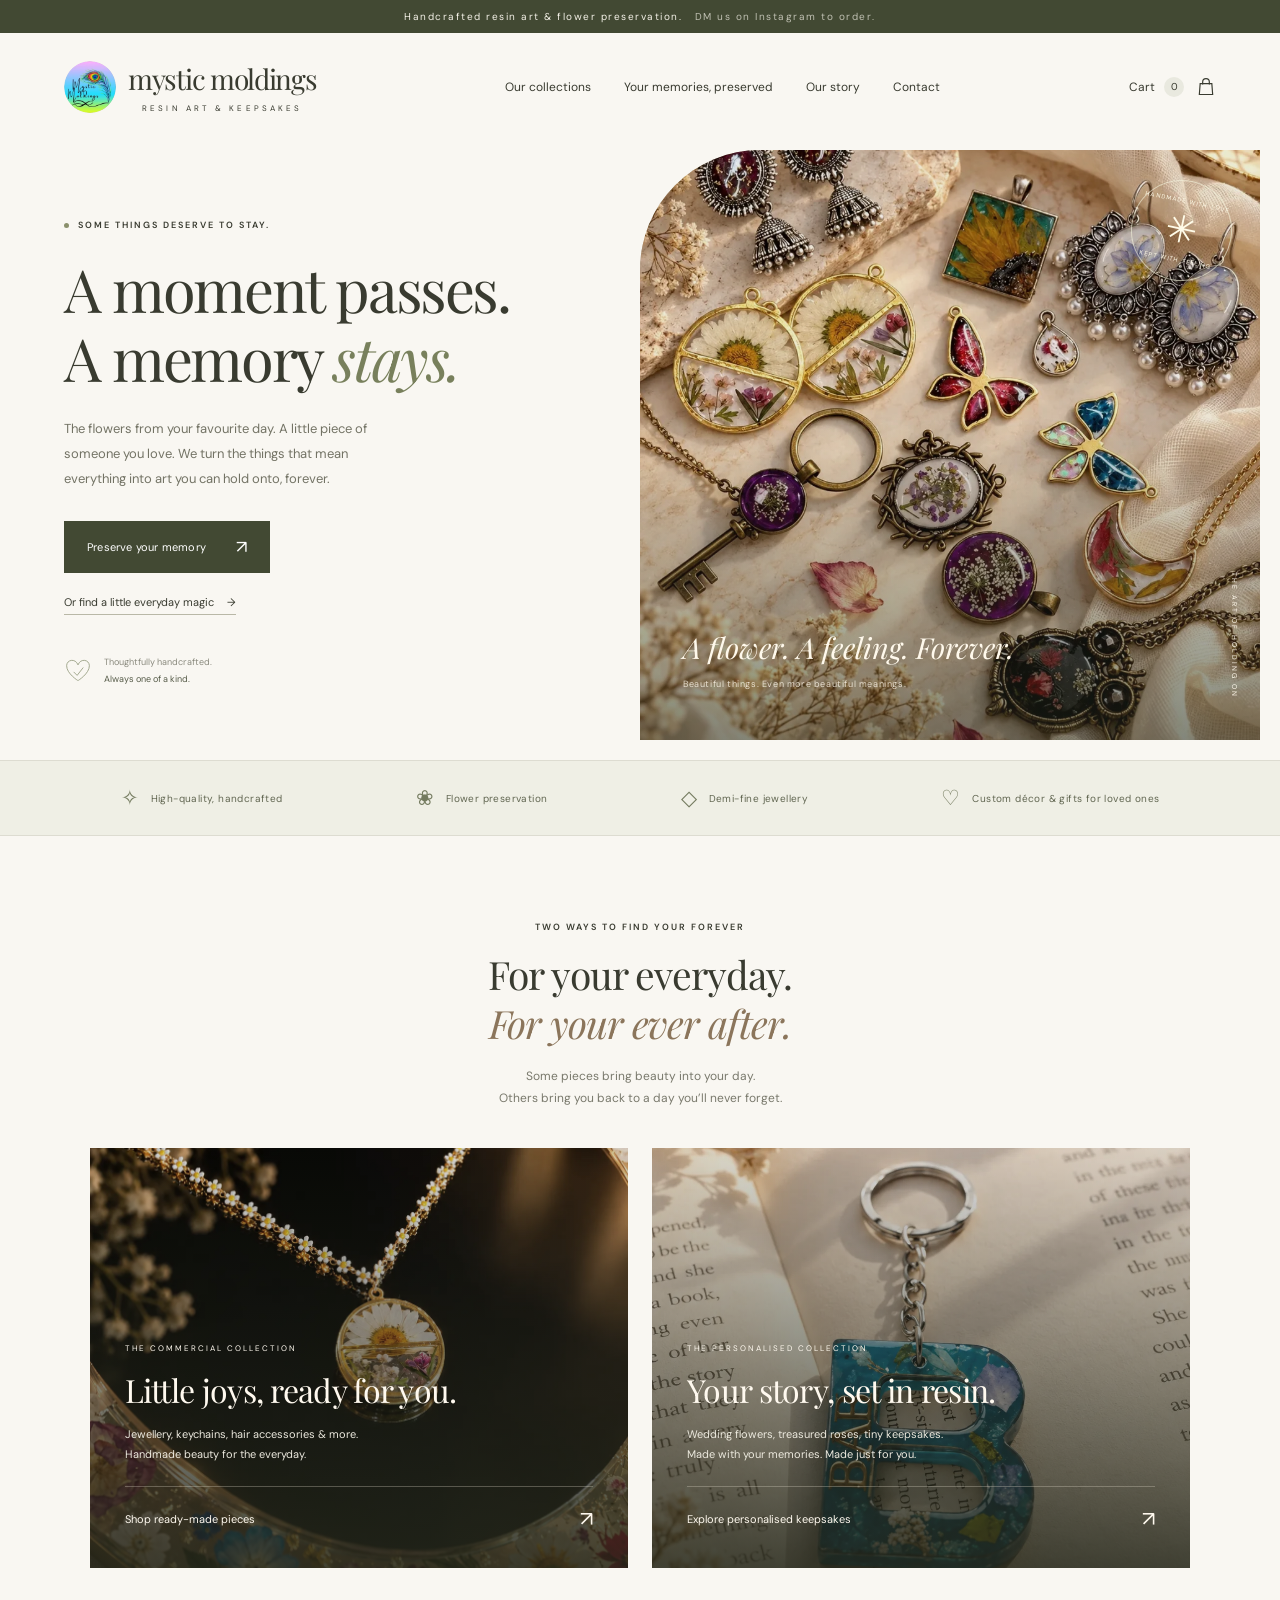
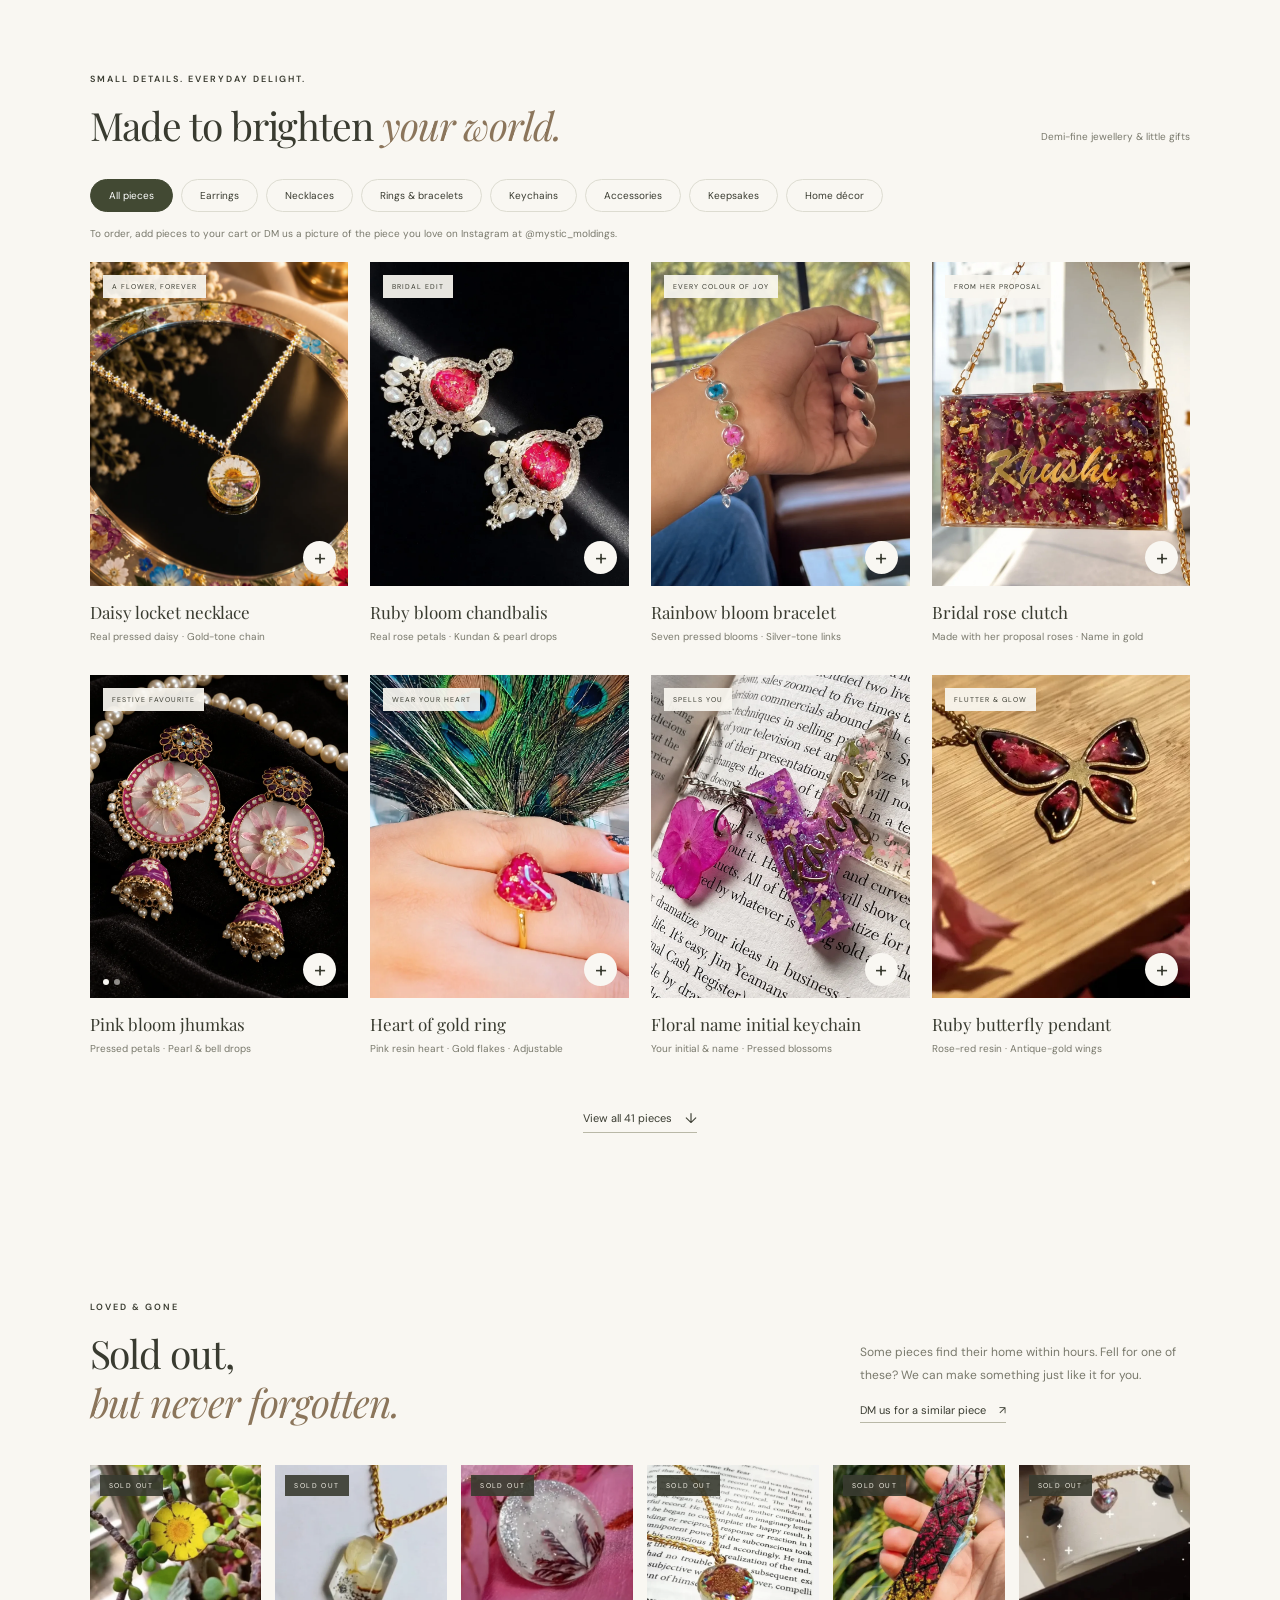
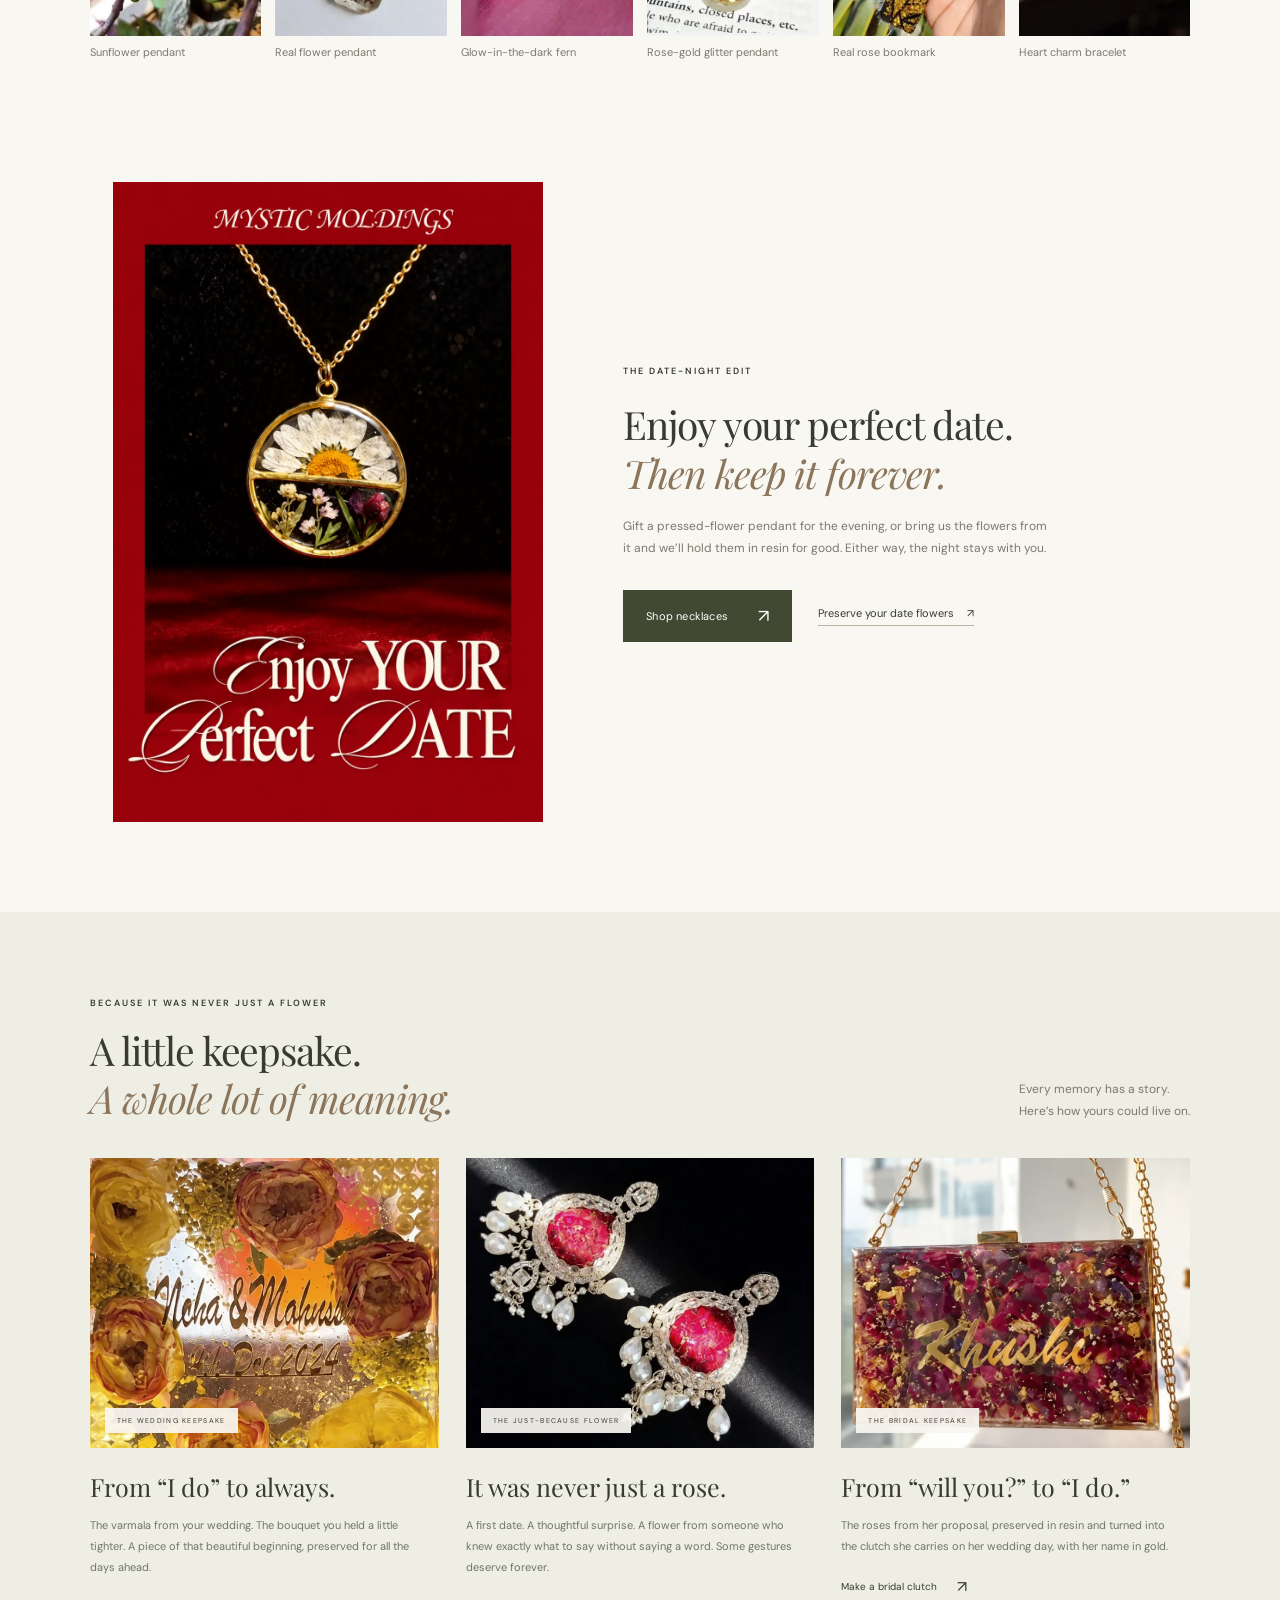
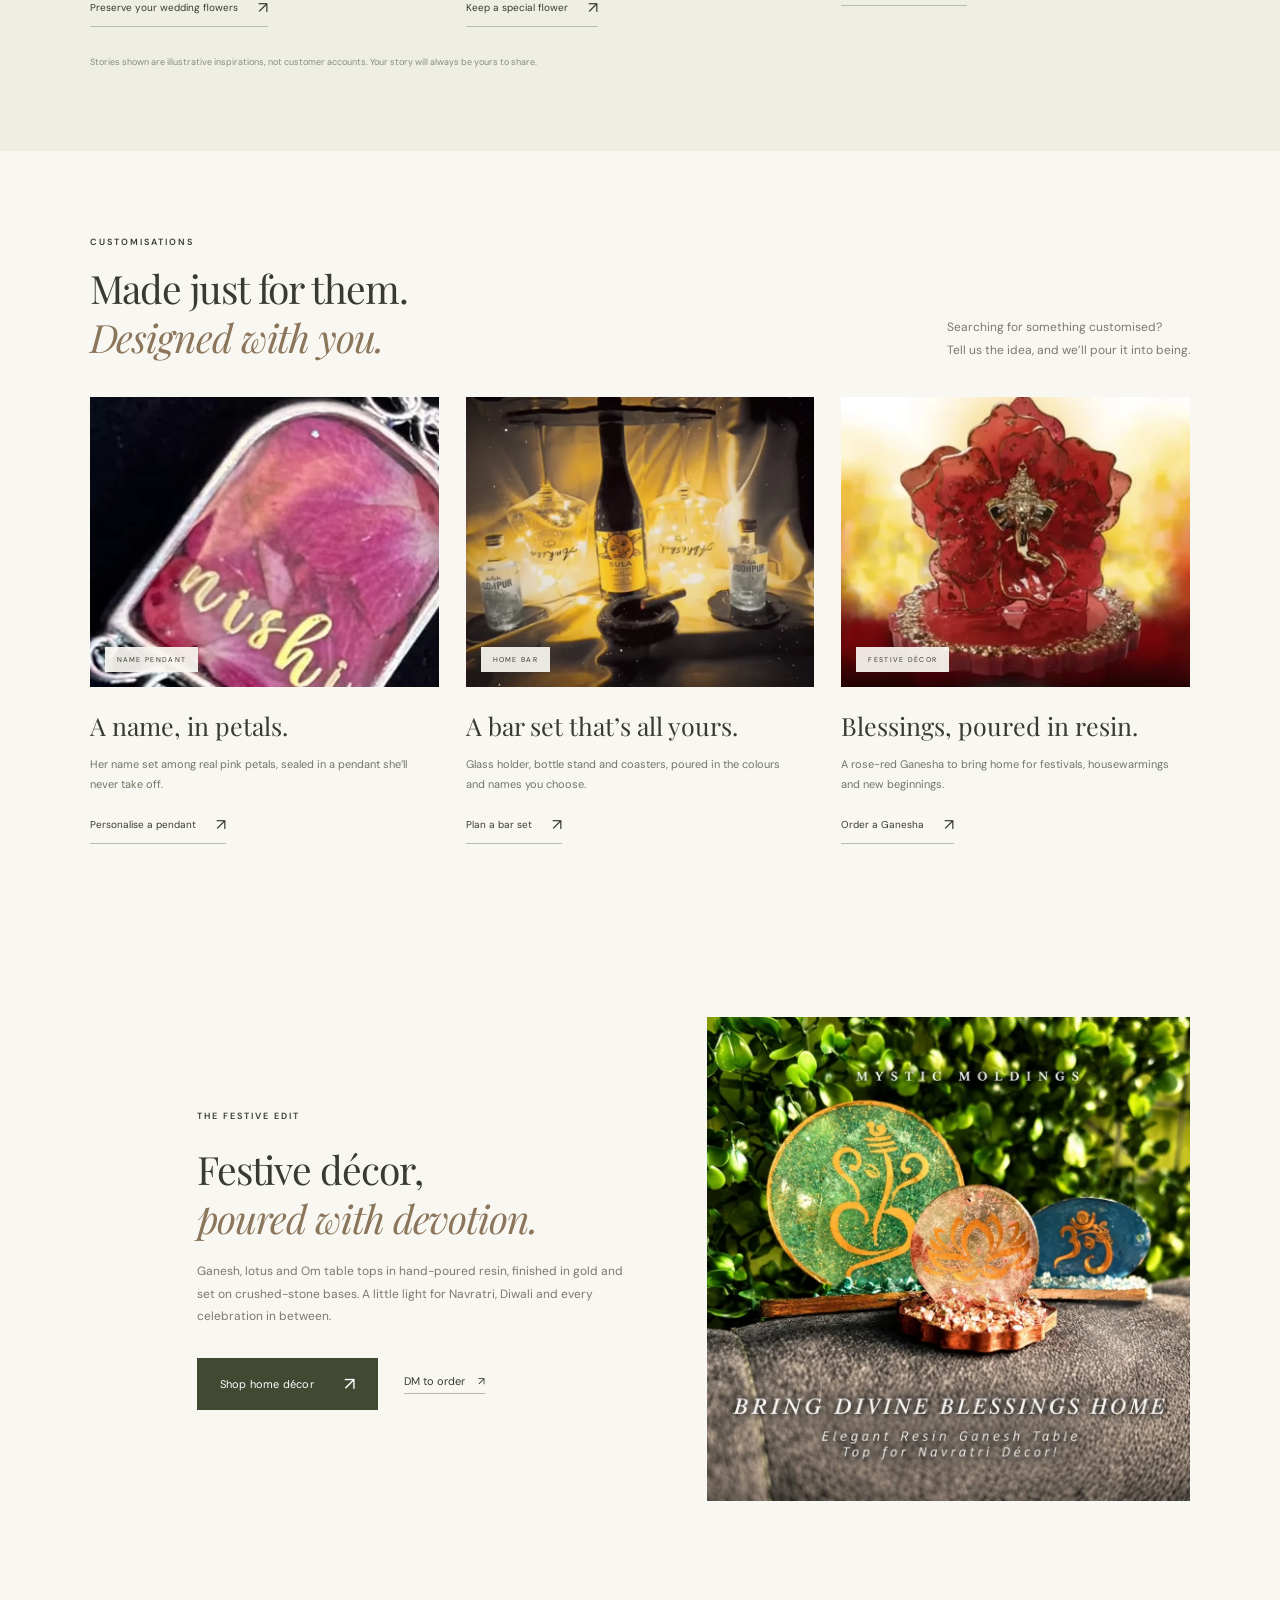
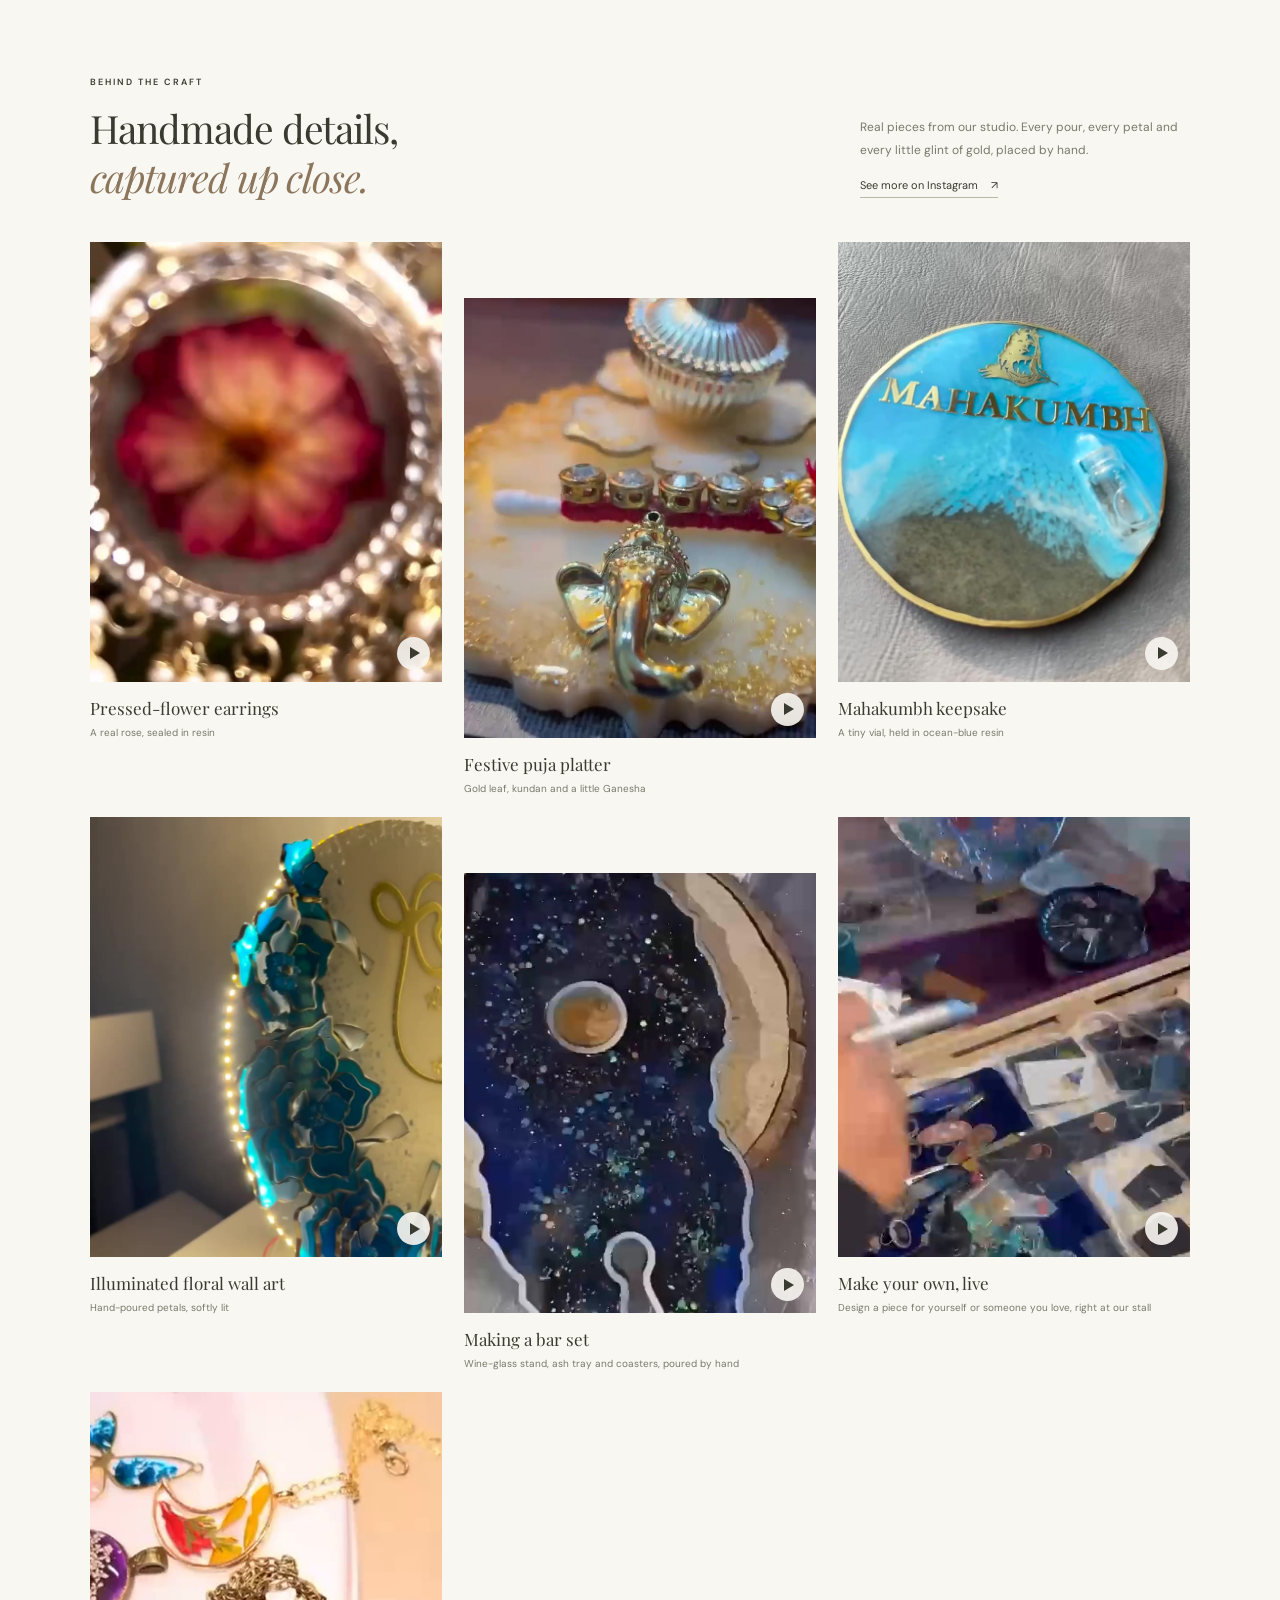
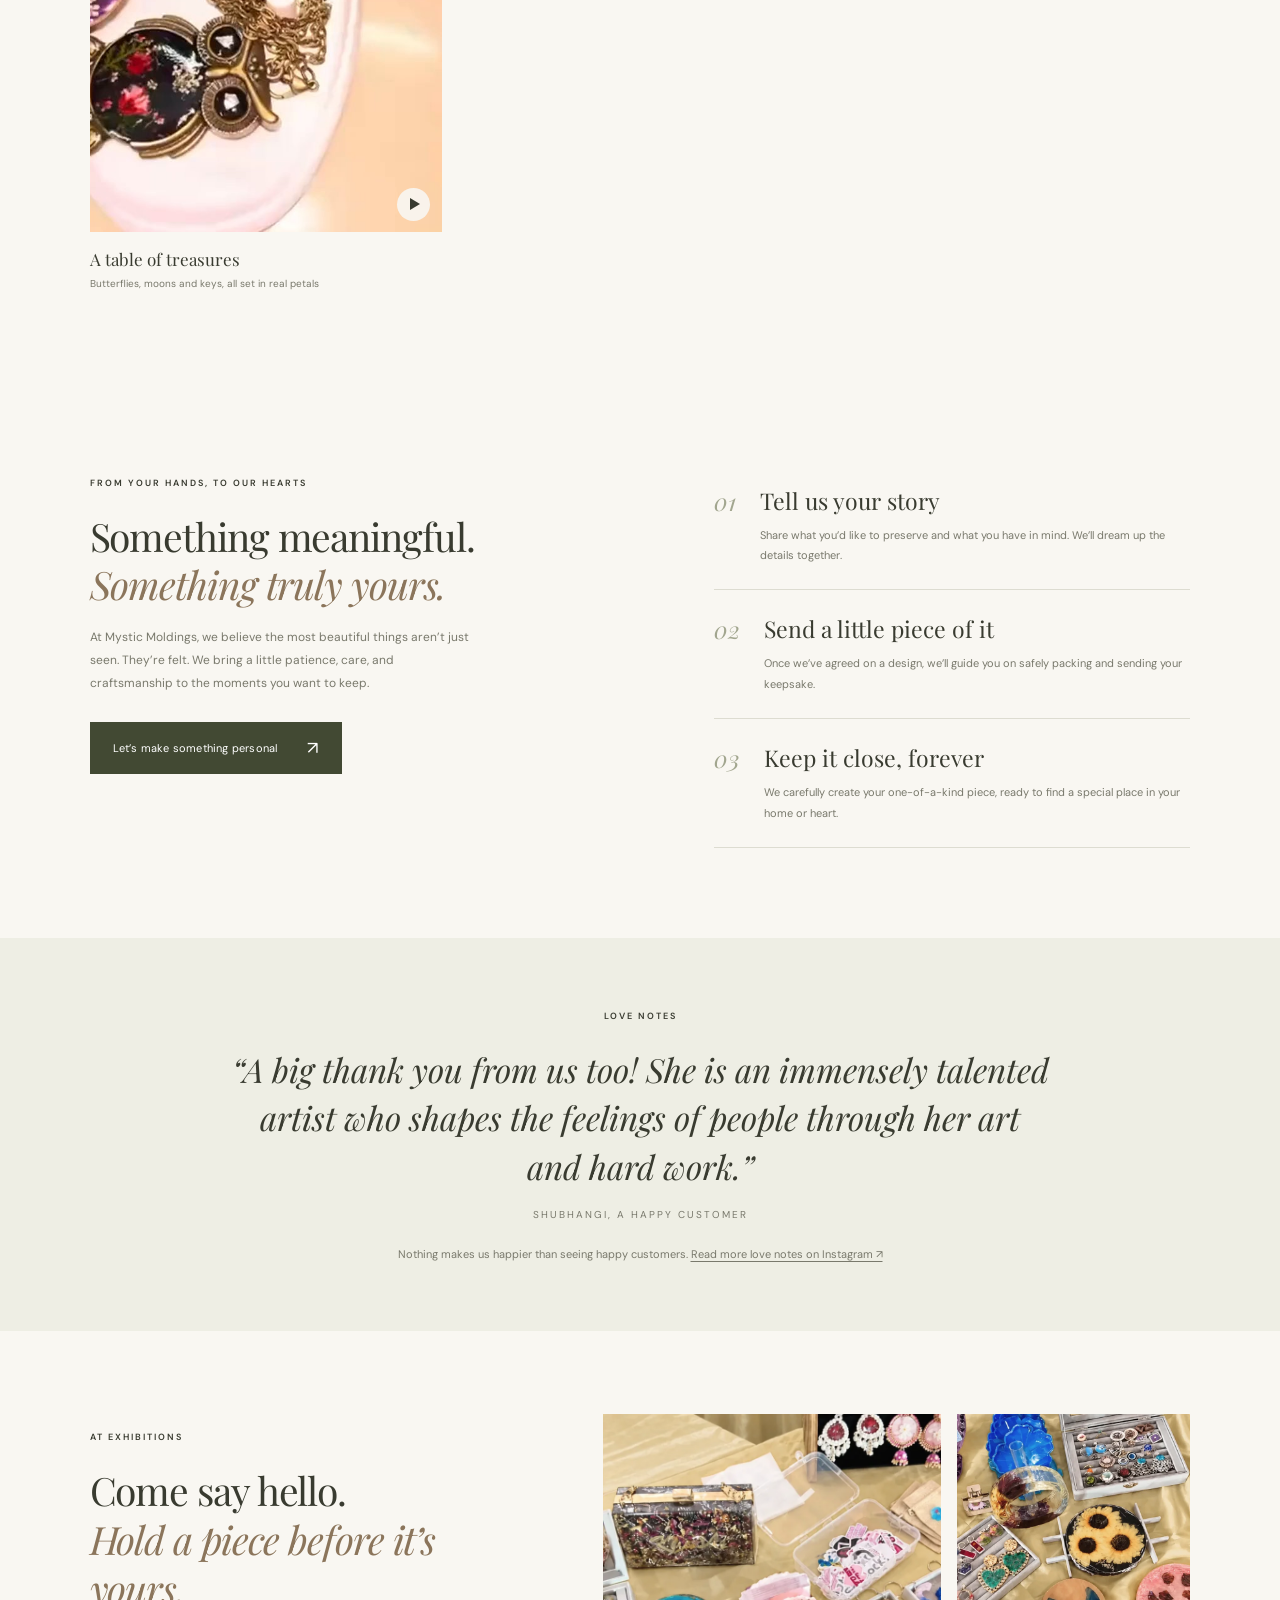
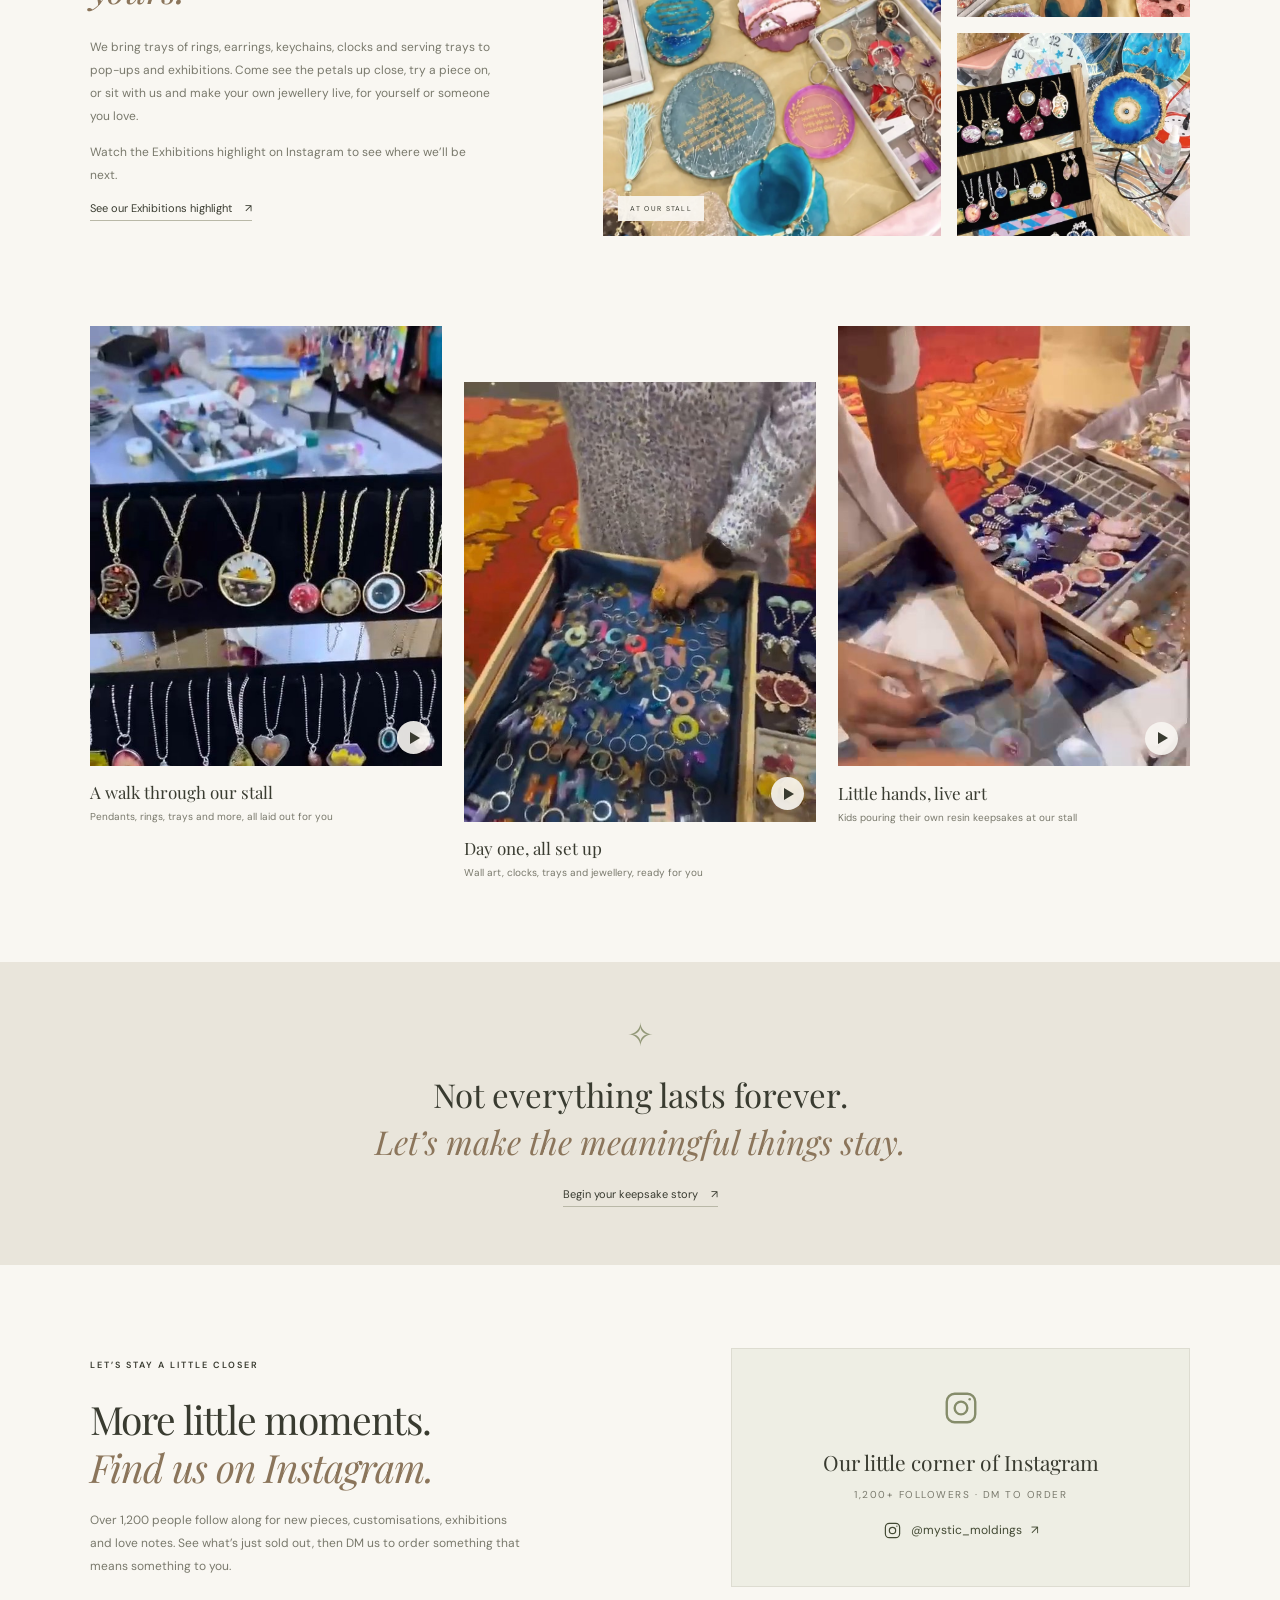
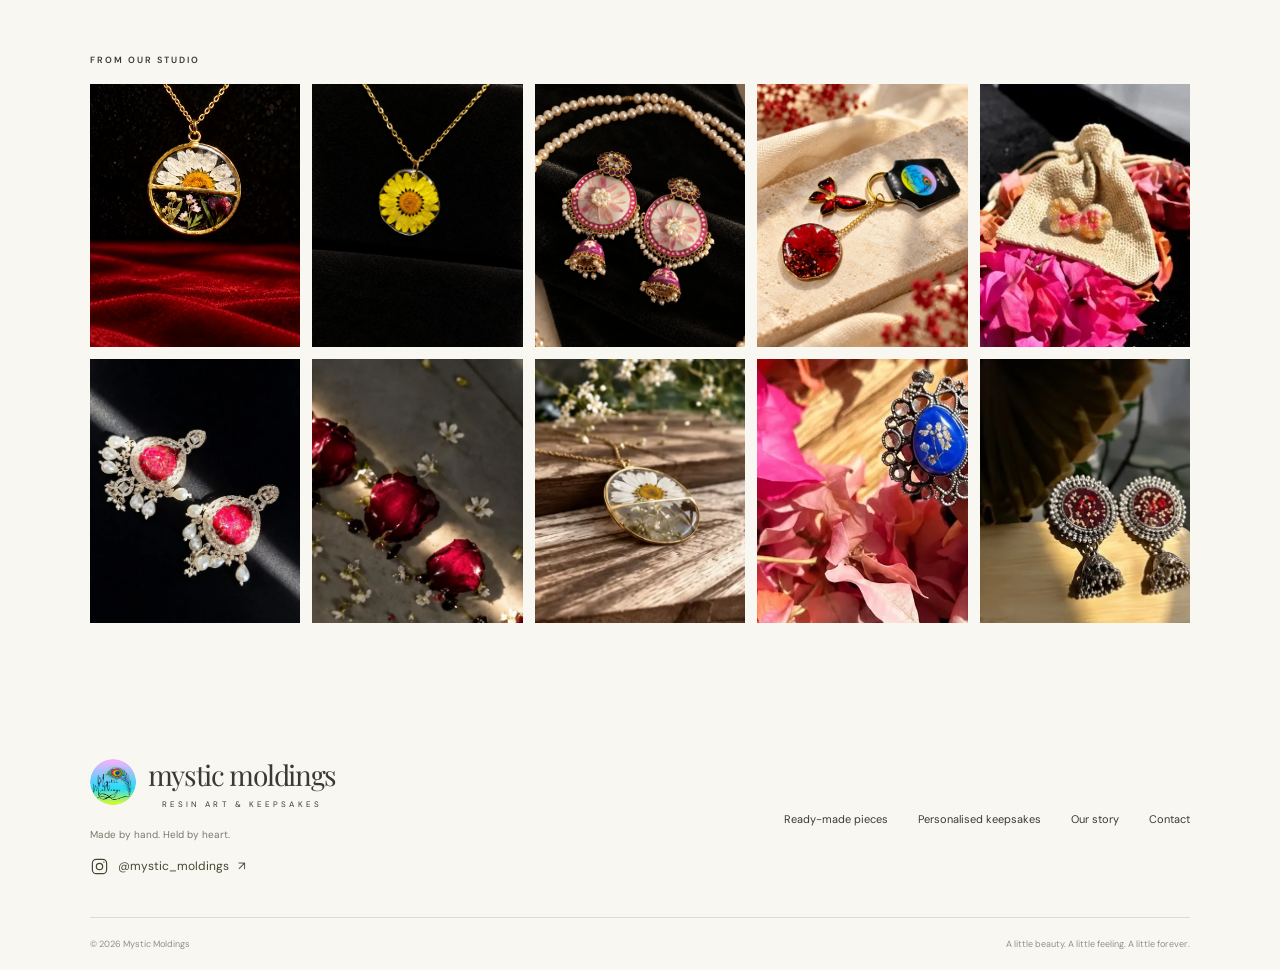
==== commit 22d1de5a: "Re-crop the name pendant photo to show the pendant Co-Authored-By: Claude Opus 5.5 <noreply@anthropi" ====
--- a/index.html
+++ b/index.html
@@ -1,6 +1,6 @@
 <!DOCTYPE html>
 <html lang="en">
-<head><meta charset="UTF-8"><meta name="viewport" content="width=device-width,initial-scale=1"><meta name="theme-color" content="#f5f1e9"><title>Mystic Moldings — Resin art & flower preservation</title><link rel="preconnect" href="https://fonts.googleapis.com"><link rel="preconnect" href="https://fonts.gstatic.com" crossorigin><link href="https://fonts.googleapis.com/css2?family=DM+Sans:wght@400;500;600;700&family=Manrope:wght@400;500;600&family=Playfair+Display:ital,wght@0,400;0,500;0,600;1,400;1,500&display=swap" rel="stylesheet"><meta name="description" content="Mystic Moldings: handcrafted resin art and flower preservation. Demi-fine jewellery, custom décor and personalised gifts for loved ones. DM @mystic_moldings on Instagram to order."><link rel="icon" type="image/png" sizes="64x64" href="images/favicon-64.png"><link rel="apple-touch-icon" href="images/logo-192.png"><link rel="stylesheet" href="styles.css?v=202609290753"></head>
+<head><meta charset="UTF-8"><meta name="viewport" content="width=device-width,initial-scale=1"><meta name="theme-color" content="#f5f1e9"><title>Mystic Moldings — Resin art & flower preservation</title><link rel="preconnect" href="https://fonts.googleapis.com"><link rel="preconnect" href="https://fonts.gstatic.com" crossorigin><link href="https://fonts.googleapis.com/css2?family=DM+Sans:wght@400;500;600;700&family=Manrope:wght@400;500;600&family=Playfair+Display:ital,wght@0,400;0,500;0,600;1,400;1,500&display=swap" rel="stylesheet"><meta name="description" content="Mystic Moldings: handcrafted resin art and flower preservation. Demi-fine jewellery, custom décor and personalised gifts for loved ones. DM @mystic_moldings on Instagram to order."><link rel="icon" type="image/png" sizes="64x64" href="images/favicon-64.png"><link rel="apple-touch-icon" href="images/logo-192.png"><link rel="stylesheet" href="styles.css?v=202609290758"></head>
 <body>
 <div class="announcement">Handcrafted resin art & flower preservation. <span>DM us on Instagram to order.</span></div>
 <header class="header"><a class="wordmark" href="#" aria-label="Mystic Moldings home"><img class="brand-logo" src="images/logo-header.webp" width="160" height="160" alt="">mystic moldings<span>RESIN ART & KEEPSAKES</span></a><nav aria-label="Main navigation"><a href="#collections">Our collections</a><a href="#keepsakes">Your memories, preserved</a><a href="#about">Our story</a><a href="contact.html">Contact</a></nav><a class="bag-button" id="open-bag" href="cart.html" aria-label="Open your cart">Cart <span id="bag-count">0</span><svg viewBox="0 0 24 24" fill="none" stroke="currentColor" stroke-width="1.4"><path d="M5 8h14l1 13H4L5 8Z"/><path d="M8 9V6a4 4 0 0 1 8 0v3"/></svg></a></header>
@@ -12,7 +12,7 @@
 <section class="sold-out section" aria-labelledby="sold-title"><div class="section-top"><div><p class="eyebrow">LOVED &amp; GONE</p><h2 id="sold-title">Sold out,<br><em>but never forgotten.</em></h2></div><div class="craft-films-aside"><p>Some pieces find their home within hours. Fell for one of these? We can make something just like it for you.</p><a class="text-link" href="https://www.instagram.com/mystic_moldings/" target="_blank" rel="noopener noreferrer">DM us for a similar piece <span aria-hidden="true">↗</span></a></div></div><div class="sold-grid"><figure><img src="images/photos/sold-sunflower-pendant.webp" alt="Sunflower pendant, sold out" loading="lazy"><span class="sold-chip">Sold out</span><figcaption>Sunflower pendant</figcaption></figure><figure><img src="images/photos/sold-flower-pendant.webp" alt="Real flower pendant, sold out" loading="lazy"><span class="sold-chip">Sold out</span><figcaption>Real flower pendant</figcaption></figure><figure><img src="images/photos/sold-fern-orb.webp" alt="Glow-in-the-dark fern, sold out" loading="lazy"><span class="sold-chip">Sold out</span><figcaption>Glow-in-the-dark fern</figcaption></figure><figure><img src="images/photos/sold-glitter-pendant.webp" alt="Rose-gold glitter pendant, sold out" loading="lazy"><span class="sold-chip">Sold out</span><figcaption>Rose-gold glitter pendant</figcaption></figure><figure><img src="images/photos/sold-rose-bookmark.webp" alt="Real rose bookmark, sold out" loading="lazy"><span class="sold-chip">Sold out</span><figcaption>Real rose bookmark</figcaption></figure><figure><img src="images/photos/sold-heart-charm-bracelet.webp" alt="Heart charm bracelet, sold out" loading="lazy"><span class="sold-chip">Sold out</span><figcaption>Heart charm bracelet</figcaption></figure></div></section>
 <section class="date-night section" aria-labelledby="date-night-title"><div class="date-night-image"><img src="images/photos/date-night-poster.webp" alt="Mystic Moldings poster: a gold pendant holding a pressed daisy and wildflowers, on red velvet, with the words Enjoy your perfect date" loading="lazy"></div><div class="date-night-copy"><p class="eyebrow">THE DATE-NIGHT EDIT</p><h2 id="date-night-title">Enjoy your perfect date.<br><em>Then keep it forever.</em></h2><p>Gift a pressed-flower pendant for the evening, or bring us the flowers from it and we’ll hold them in resin for good. Either way, the night stays with you.</p><div class="date-night-actions"><a class="button dark" href="#shop" data-shop-filter="Necklaces">Shop necklaces <span>↗</span></a><button class="text-link" data-keepsake="Rose / flower bouquet">Preserve your date flowers <span>↗</span></button></div></div></section>
 <section class="keepsakes section" id="keepsakes"><div class="section-top"><div><p class="eyebrow">BECAUSE IT WAS NEVER JUST A FLOWER</p><h2>A little keepsake.<br><em>A whole lot of meaning.</em></h2></div><p>Every memory has a story.<br>Here’s how yours could live on.</p></div><div class="story-grid"><article class="story-card"><div class="story-image"><img src="images/photos/wedding-flower-lamp-story.webp" alt="A glowing resin night lamp holding preserved wedding roses, pearls and the couple’s names and wedding date" loading="lazy"><span>THE WEDDING KEEPSAKE</span></div><h3>From “I do” to always.</h3><p>The varmala from your wedding. The bouquet you held a little tighter. A piece of that beautiful beginning, preserved for all the days ahead.</p><button class="story-link" data-keepsake="Wedding flowers / varmala">Preserve your wedding flowers <span>↗</span></button></article><article class="story-card"><div class="story-image"><img src="images/photos/ruby-chandbali-earrings.webp" style="object-position:center 56%" alt="Chandbali earrings made with real red rose petals set in resin, framed in kundan crystals with pearl drops, in a beam of light" loading="lazy"><span>THE JUST-BECAUSE FLOWER</span></div><h3>It was never just a rose.</h3><p>A first date. A thoughtful surprise. A flower from someone who knew exactly what to say without saying a word. Some gestures deserve forever.</p><button class="story-link" data-keepsake="Rose / flower bouquet">Keep a special flower <span>↗</span></button></article><article class="story-card"><div class="story-image"><img src="images/photos/petal-name-clutch.webp" style="object-position:center 55%" alt="A bridal resin clutch made with the roses from her proposal, with rose petals, gold leaf and her name in gold" loading="lazy"><span>THE BRIDAL KEEPSAKE</span></div><h3>From “will you?” to “I do.”</h3><p>The roses from her proposal, preserved in resin and turned into the clutch she carries on her wedding day, with her name in gold.</p><button class="story-link" data-keepsake="Other special keepsake">Make a bridal clutch <span>↗</span></button></article></div><p class="story-disclaimer">Stories shown are illustrative inspirations, not customer accounts. Your story will always be yours to share.</p></section>
-<section class="customs section" id="customisations" aria-labelledby="custom-title"><div class="section-top"><div><p class="eyebrow">CUSTOMISATIONS</p><h2 id="custom-title">Made just for them.<br><em>Designed with you.</em></h2></div><p>Searching for something customised?<br>Tell us the idea, and we’ll pour it into being.</p></div><div class="story-grid"><article class="story-card"><div class="story-image"><img src="images/photos/custom-name-pendant.webp" style="object-position:center 80%" alt="" loading="lazy"><span>NAME PENDANT</span></div><h3>A name, in petals.</h3><p>Her name set among real pink petals, sealed in a pendant she’ll never take off.</p><button class="story-link" data-keepsake="Other special keepsake">Personalise a pendant <span>↗</span></button></article><article class="story-card"><div class="story-image"><img src="images/photos/custom-bar-set.webp" alt="" loading="lazy"><span>HOME BAR</span></div><h3>A bar set that’s all yours.</h3><p>Glass holder, bottle stand and coasters, poured in the colours and names you choose.</p><button class="story-link" data-keepsake="Other special keepsake">Plan a bar set <span>↗</span></button></article><article class="story-card"><div class="story-image"><img src="images/photos/custom-ganesha.webp" alt="" loading="lazy"><span>FESTIVE DÉCOR</span></div><h3>Blessings, poured in resin.</h3><p>A rose-red Ganesha to bring home for festivals, housewarmings and new beginnings.</p><button class="story-link" data-keepsake="Other special keepsake">Order a Ganesha <span>↗</span></button></article></div></section>
+<section class="customs section" id="customisations" aria-labelledby="custom-title"><div class="section-top"><div><p class="eyebrow">CUSTOMISATIONS</p><h2 id="custom-title">Made just for them.<br><em>Designed with you.</em></h2></div><p>Searching for something customised?<br>Tell us the idea, and we’ll pour it into being.</p></div><div class="story-grid"><article class="story-card"><div class="story-image"><img src="images/photos/custom-name-pendant.webp" style="object-position:center 55%" alt="" loading="lazy"><span>NAME PENDANT</span></div><h3>A name, in petals.</h3><p>Her name set among real pink petals, sealed in a pendant she’ll never take off.</p><button class="story-link" data-keepsake="Other special keepsake">Personalise a pendant <span>↗</span></button></article><article class="story-card"><div class="story-image"><img src="images/photos/custom-bar-set.webp" alt="" loading="lazy"><span>HOME BAR</span></div><h3>A bar set that’s all yours.</h3><p>Glass holder, bottle stand and coasters, poured in the colours and names you choose.</p><button class="story-link" data-keepsake="Other special keepsake">Plan a bar set <span>↗</span></button></article><article class="story-card"><div class="story-image"><img src="images/photos/custom-ganesha.webp" alt="" loading="lazy"><span>FESTIVE DÉCOR</span></div><h3>Blessings, poured in resin.</h3><p>A rose-red Ganesha to bring home for festivals, housewarmings and new beginnings.</p><button class="story-link" data-keepsake="Other special keepsake">Order a Ganesha <span>↗</span></button></article></div></section>
 <section class="date-night festive section" aria-labelledby="festive-title"><div class="date-night-image"><img src="images/photos/festive-table-tops.webp" alt="Three resin table tops with gold Ganesh, lotus and Om motifs on crushed-stone bases, with the words Bring divine blessings home" loading="lazy"></div><div class="date-night-copy"><p class="eyebrow">THE FESTIVE EDIT</p><h2 id="festive-title">Festive décor,<br><em>poured with devotion.</em></h2><p>Ganesh, lotus and Om table tops in hand-poured resin, finished in gold and set on crushed-stone bases. A little light for Navratri, Diwali and every celebration in between.</p><div class="date-night-actions"><a class="button dark" href="#shop" data-shop-filter="Home décor">Shop home décor <span>↗</span></a><a class="text-link" href="https://www.instagram.com/mystic_moldings/" target="_blank" rel="noopener noreferrer">DM to order <span aria-hidden="true">↗</span></a></div></div></section>
 <section class="craft-films section" id="behind-the-craft" aria-labelledby="craft-films-title"><div class="section-top"><div><p class="eyebrow">BEHIND THE CRAFT</p><h2 id="craft-films-title">Handmade details,<br><em>captured up close.</em></h2></div><div class="craft-films-aside"><p>Real pieces from our studio. Every pour, every petal and every little glint of gold, placed by hand.</p><a class="text-link" href="https://www.instagram.com/mystic_moldings/" target="_blank" rel="noopener noreferrer">See more on Instagram <span aria-hidden="true">↗</span></a></div></div><div class="craft-films-row"><figure class="craft-film"><div class="craft-film-frame"><video autoplay muted loop playsinline preload="metadata" poster="videos/product-video-02-poster.jpg" style="object-position:50% 40%" aria-label="Pressed-flower resin earrings with pearl tassels, hanging among green leaves"><source data-src="videos/product-video-02.mp4" type="video/mp4"></video><button class="film-toggle" type="button" aria-label="Pause the pressed-flower earrings film"></button></div><figcaption><h3>Pressed-flower earrings</h3><p>A real rose, sealed in resin</p></figcaption></figure><figure class="craft-film"><div class="craft-film-frame"><video autoplay muted loop playsinline preload="metadata" poster="videos/product-video-01-poster.jpg" style="object-position:46% 50%" aria-label="A resin puja platter with a gold Ganesha, kundan stones and gold flakes"><source data-src="videos/product-video-01.mp4" type="video/mp4"></video><button class="film-toggle" type="button" aria-label="Pause the festive puja platter film"></button></div><figcaption><h3>Festive puja platter</h3><p>Gold leaf, kundan and a little Ganesha</p></figcaption></figure><figure class="craft-film"><div class="craft-film-frame"><video autoplay muted loop playsinline preload="metadata" poster="videos/product-video-03-poster.jpg" style="object-position:50% 50%" aria-label="A blue resin Mahakumbh coaster holding a small glass vial"><source data-src="videos/product-video-03.mp4" type="video/mp4"></video><button class="film-toggle" type="button" aria-label="Pause the mahakumbh keepsake film"></button></div><figcaption><h3>Mahakumbh keepsake</h3><p>A tiny vial, held in ocean-blue resin</p></figcaption></figure><figure class="craft-film"><div class="craft-film-frame"><video autoplay muted loop playsinline preload="metadata" poster="videos/product-video-04-poster.jpg" style="object-position:60% 50%" aria-label="Blue resin flowers on a wall piece lit by a ring of warm lights"><source data-src="videos/product-video-04.mp4" type="video/mp4"></video><button class="film-toggle" type="button" aria-label="Pause the illuminated floral wall art film"></button></div><figcaption><h3>Illuminated floral wall art</h3><p>Hand-poured petals, softly lit</p></figcaption></figure><figure class="craft-film"><div class="craft-film-frame"><video autoplay muted loop playsinline preload="metadata" poster="videos/making-bar-set-poster.jpg" aria-label="Pouring glitter resin into a wine-glass stand mould and making a matching ash tray"><source data-src="videos/making-bar-set.mp4" type="video/mp4"></video><button class="film-toggle" type="button" aria-label="Pause the making a bar set film"></button></div><figcaption><h3>Making a bar set</h3><p>Wine-glass stand, ash tray and coasters, poured by hand</p></figcaption></figure><figure class="craft-film"><div class="craft-film-frame"><video autoplay muted loop playsinline preload="metadata" poster="videos/live-session-poster.jpg" aria-label="A customer designing her own resin jewellery live at our exhibition stall"><source data-src="videos/live-session.mp4" type="video/mp4"></video><button class="film-toggle" type="button" aria-label="Pause the make your own, live film"></button></div><figcaption><h3>Make your own, live</h3><p>Design a piece for yourself or someone you love, right at our stall</p></figcaption></figure><figure class="craft-film"><div class="craft-film-frame"><video autoplay muted loop playsinline preload="metadata" poster="videos/pendant-flatlay-poster.jpg" aria-label="Resin pendants, earrings and a key keychain laid out on a pink cloth"><source data-src="videos/pendant-flatlay.mp4" type="video/mp4"></video><button class="film-toggle" type="button" aria-label="Pause the a table of treasures film"></button></div><figcaption><h3>A table of treasures</h3><p>Butterflies, moons and keys, all set in real petals</p></figcaption></figure></div></section>
 <section class="process section" id="about"><div class="process-intro"><p class="eyebrow">FROM YOUR HANDS, TO OUR HEARTS</p><h2>Something meaningful.<br><em>Something truly yours.</em></h2><p>At Mystic Moldings, we believe the most beautiful things aren’t just seen. They’re felt. We bring a little patience, care, and craftsmanship to the moments you want to keep.</p><button class="button dark" data-keepsake="Other special keepsake">Let’s make something personal <span>↗</span></button></div><div class="steps"><div><span>01</span><article><h3>Tell us your story</h3><p>Share what you’d like to preserve and what you have in mind. We’ll dream up the details together.</p></article></div><div><span>02</span><article><h3>Send a little piece of it</h3><p>Once we’ve agreed on a design, we’ll guide you on safely packing and sending your keepsake.</p></article></div><div><span>03</span><article><h3>Keep it close, forever</h3><p>We carefully create your one-of-a-kind piece, ready to find a special place in your home or heart.</p></article></div></div></section>
@@ -22,5 +22,5 @@
 <section class="instagram-section section" aria-labelledby="instagram-title"><div><p class="eyebrow">LET’S STAY A LITTLE CLOSER</p><h2 id="instagram-title">More little moments.<br><em>Find us on Instagram.</em></h2><p>Over 1,200 people follow along for new pieces, customisations, exhibitions and love notes. See what’s just sold out, then DM us to order something that means something to you.</p></div><div class="instagram-invite"><svg viewBox="0 0 24 24" fill="none" stroke="currentColor" stroke-width="1.5" aria-hidden="true"><rect x="3" y="3" width="18" height="18" rx="5"/><circle cx="12" cy="12" r="4"/><circle cx="17.5" cy="6.5" r=".8" fill="currentColor" stroke="none"/></svg><p>Our little corner of Instagram</p><p class="instagram-stats">1,200+ followers · DM to order</p><a class="instagram-link" href="https://www.instagram.com/mystic_moldings/" target="_blank" rel="noopener noreferrer" aria-label="Mystic Moldings on Instagram (opens in a new tab)"><svg viewBox="0 0 24 24" fill="none" stroke="currentColor" stroke-width="1.5" aria-hidden="true"><rect x="3" y="3" width="18" height="18" rx="5"/><circle cx="12" cy="12" r="4"/><circle cx="17.5" cy="6.5" r=".8" fill="currentColor" stroke="none"/></svg><span>@mystic_moldings</span><span aria-hidden="true">↗</span></a></div><div class="studio-strip"><p class="eyebrow">FROM OUR STUDIO</p><div class="studio-grid"><a href="https://www.instagram.com/mystic_moldings/" target="_blank" rel="noopener noreferrer" aria-label="A daisy and wildflower pendant on red velvet — view more on Instagram (opens in a new tab)"><img src="images/photos/studio-daisy-pendant.webp" alt="" loading="lazy"></a><a href="https://www.instagram.com/mystic_moldings/" target="_blank" rel="noopener noreferrer" aria-label="A sunflower pendant on black velvet — view more on Instagram (opens in a new tab)"><img src="images/photos/studio-sunflower.webp" alt="" loading="lazy"></a><a href="https://www.instagram.com/mystic_moldings/" target="_blank" rel="noopener noreferrer" aria-label="Pink bloom jhumkas beside a string of pearls — view more on Instagram (opens in a new tab)"><img src="images/photos/studio-jhumkas.webp" alt="" loading="lazy"></a><a href="https://www.instagram.com/mystic_moldings/" target="_blank" rel="noopener noreferrer" aria-label="A red butterfly and rose keychain on stone — view more on Instagram (opens in a new tab)"><img src="images/photos/studio-butterfly-keychain.webp" alt="" loading="lazy"></a><a href="https://www.instagram.com/mystic_moldings/" target="_blank" rel="noopener noreferrer" aria-label="Bow-shaped resin studs on a jute potli among bougainvillea — view more on Instagram (opens in a new tab)"><img src="images/photos/studio-potli-studs.webp" alt="" loading="lazy"></a><a href="https://www.instagram.com/mystic_moldings/" target="_blank" rel="noopener noreferrer" aria-label="Ruby bloom chandbalis in a beam of light — view more on Instagram (opens in a new tab)"><img src="images/photos/ruby-chandbali-earrings.webp" alt="" loading="lazy"></a><a href="https://www.instagram.com/mystic_moldings/" target="_blank" rel="noopener noreferrer" aria-label="Preserved roses and baby’s breath on stone — view more on Instagram (opens in a new tab)"><img src="images/photos/studio-roses-brand.webp" alt="" loading="lazy"></a><a href="https://www.instagram.com/mystic_moldings/" target="_blank" rel="noopener noreferrer" aria-label="A half-daisy pendant on weathered wood — view more on Instagram (opens in a new tab)"><img src="images/photos/studio-half-daisy.webp" alt="" loading="lazy"></a><a href="https://www.instagram.com/mystic_moldings/" target="_blank" rel="noopener noreferrer" aria-label="A royal-blue filigree ring among bougainvillea — view more on Instagram (opens in a new tab)"><img src="images/photos/filigree-ring-3.webp" alt="" loading="lazy"></a><a href="https://www.instagram.com/mystic_moldings/" target="_blank" rel="noopener noreferrer" aria-label="Oxidised ruby jhumkas in the afternoon sun — view more on Instagram (opens in a new tab)"><img src="images/photos/oxidised-ruby-jhumkas-2.webp" alt="" loading="lazy"></a></div></div></section>
 </main><footer><div><a class="wordmark" href="#"><img class="brand-logo" src="images/logo-header.webp" width="160" height="160" alt="">mystic moldings<span>RESIN ART & KEEPSAKES</span></a><p>Made by hand. Held by heart.</p><a class="instagram-link" href="https://www.instagram.com/mystic_moldings/" target="_blank" rel="noopener noreferrer" aria-label="Mystic Moldings on Instagram (opens in a new tab)"><svg viewBox="0 0 24 24" fill="none" stroke="currentColor" stroke-width="1.5" aria-hidden="true"><rect x="3" y="3" width="18" height="18" rx="5"/><circle cx="12" cy="12" r="4"/><circle cx="17.5" cy="6.5" r=".8" fill="currentColor" stroke="none"/></svg><span>@mystic_moldings</span><span aria-hidden="true">↗</span></a></div><div class="footer-links"><a href="#shop">Ready-made pieces</a><a href="#keepsakes">Personalised keepsakes</a><a href="#about">Our story</a><a href="contact.html">Contact</a></div><div class="footer-bottom"><span>© <span id="year"></span> Mystic Moldings</span><span>A little beauty. A little feeling. A little forever.</span></div></footer>
 
-<dialog id="custom-dialog"><div class="dialog-heading"><h2>Start <em>your story.</em></h2><button class="close" data-close aria-label="Close personalisation form">×</button></div><p class="form-intro">A few little details to imagine your one-of-a-kind keepsake.</p><form id="custom-form"><label>Your name<input name="name" required maxlength="80" autocomplete="name" placeholder="What should we call you?"></label><label>Email address<input name="email" type="email" required autocomplete="email" placeholder="you@example.com"></label><label>What would you like to preserve?<select name="keepsake"><option>Wedding flowers / varmala</option><option>Rose / flower bouquet</option><option>Pet hair keepsake</option><option>Other special keepsake</option></select></label><label>A little about your idea<textarea name="story" rows="3" maxlength="2000" placeholder="A favourite shape, a meaningful detail, or the story behind it…"></textarea></label><p class="dialog-note">This form saves a draft only. Download your idea, then visit <a href="https://www.instagram.com/mystic_moldings/" target="_blank" rel="noopener noreferrer">@mystic_moldings on Instagram ↗</a> to share it in a message. Nothing is sent automatically.</p><button class="button dark full" type="submit">Download my enquiry <span>↓</span></button><p id="form-status" role="status"></p></form></dialog><div class="toast" id="toast" role="status"></div><script src="script.js?v=202609290753"></script>
+<dialog id="custom-dialog"><div class="dialog-heading"><h2>Start <em>your story.</em></h2><button class="close" data-close aria-label="Close personalisation form">×</button></div><p class="form-intro">A few little details to imagine your one-of-a-kind keepsake.</p><form id="custom-form"><label>Your name<input name="name" required maxlength="80" autocomplete="name" placeholder="What should we call you?"></label><label>Email address<input name="email" type="email" required autocomplete="email" placeholder="you@example.com"></label><label>What would you like to preserve?<select name="keepsake"><option>Wedding flowers / varmala</option><option>Rose / flower bouquet</option><option>Pet hair keepsake</option><option>Other special keepsake</option></select></label><label>A little about your idea<textarea name="story" rows="3" maxlength="2000" placeholder="A favourite shape, a meaningful detail, or the story behind it…"></textarea></label><p class="dialog-note">This form saves a draft only. Download your idea, then visit <a href="https://www.instagram.com/mystic_moldings/" target="_blank" rel="noopener noreferrer">@mystic_moldings on Instagram ↗</a> to share it in a message. Nothing is sent automatically.</p><button class="button dark full" type="submit">Download my enquiry <span>↓</span></button><p id="form-status" role="status"></p></form></dialog><div class="toast" id="toast" role="status"></div><script src="script.js?v=202609290758"></script>
 </body></html>
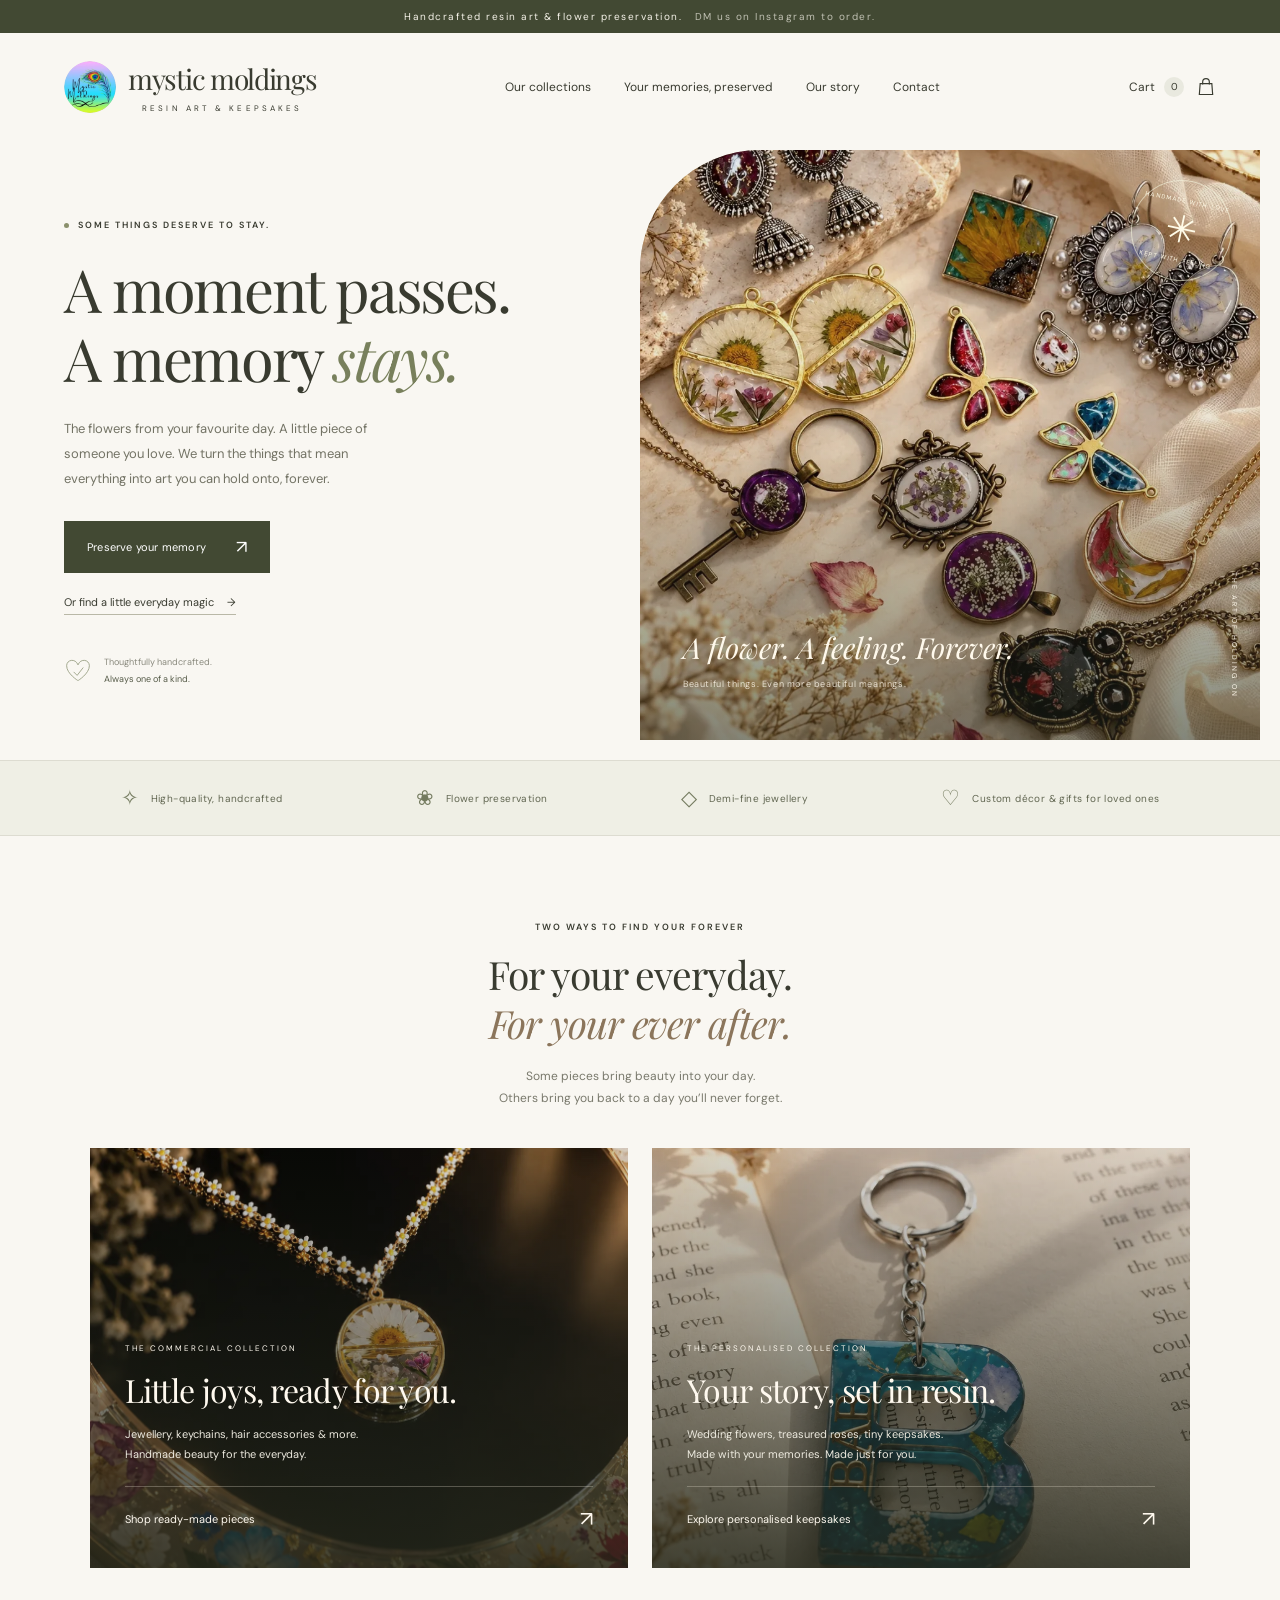
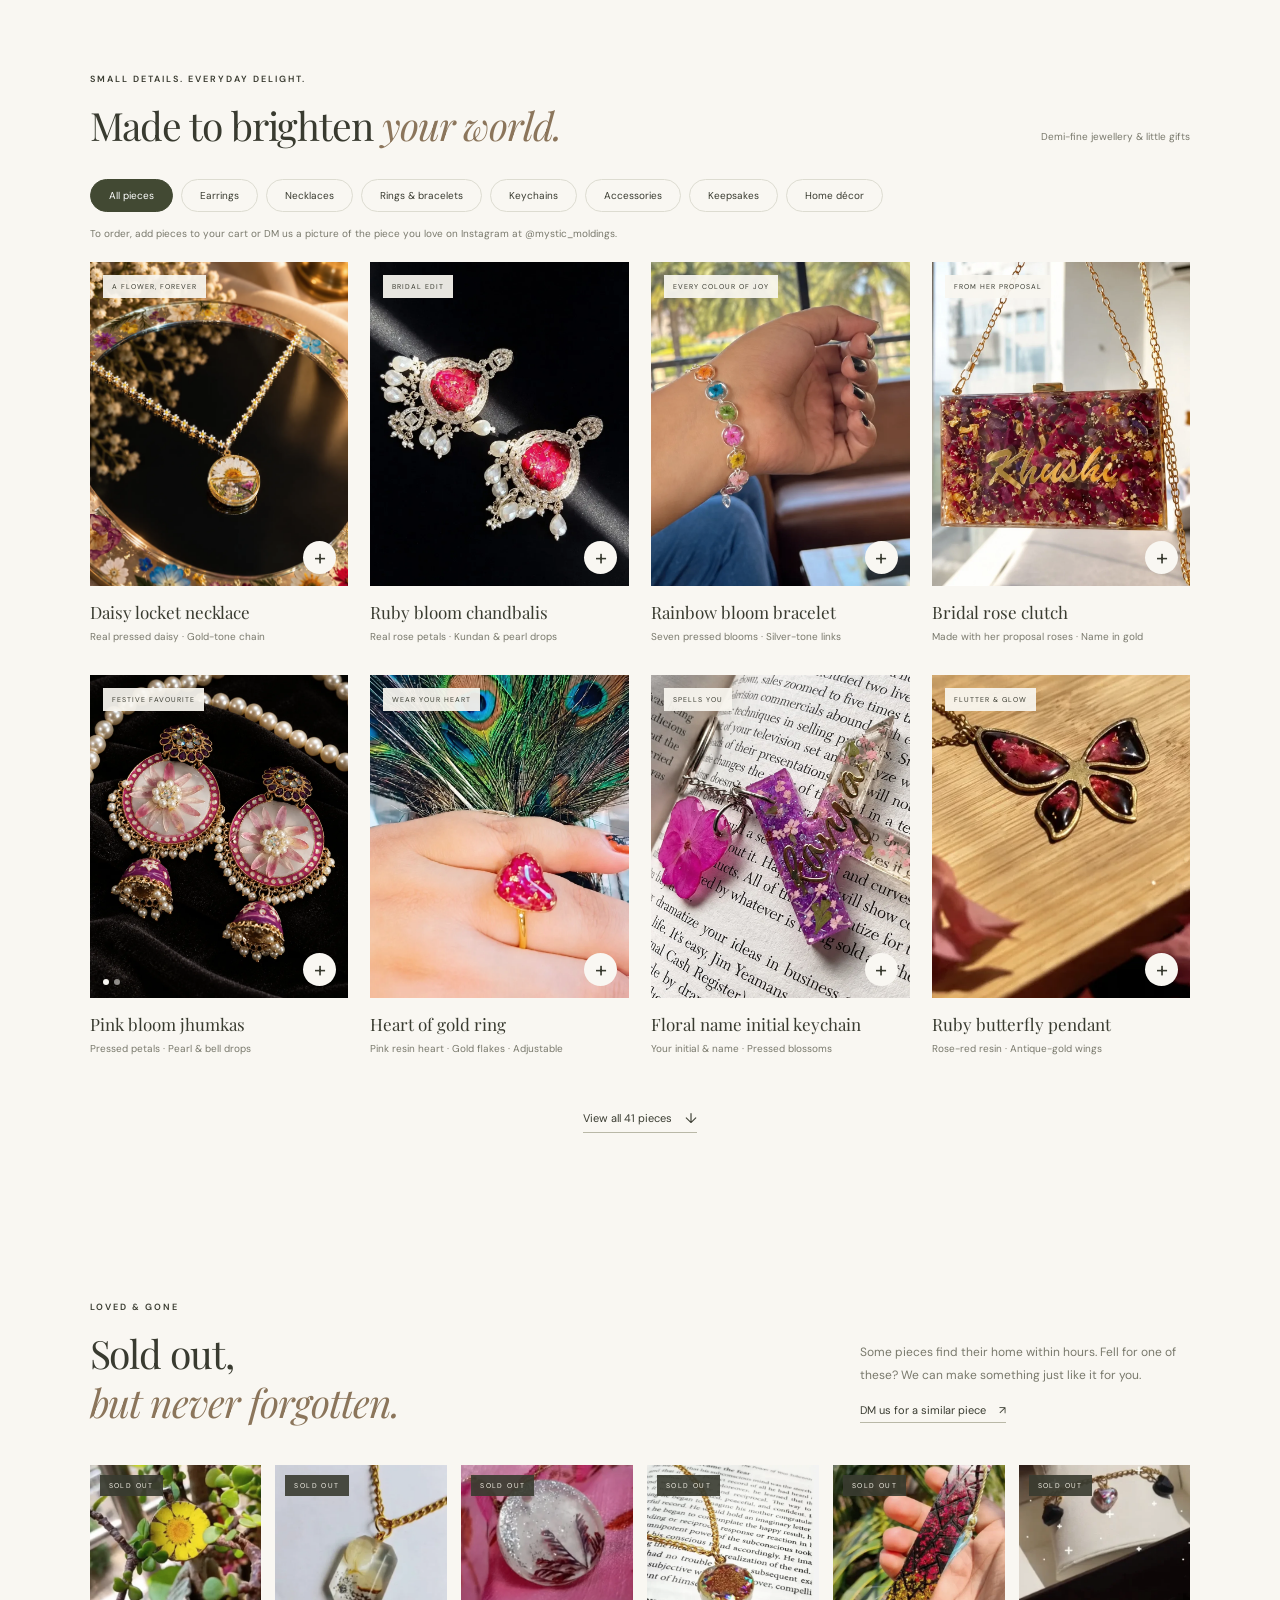
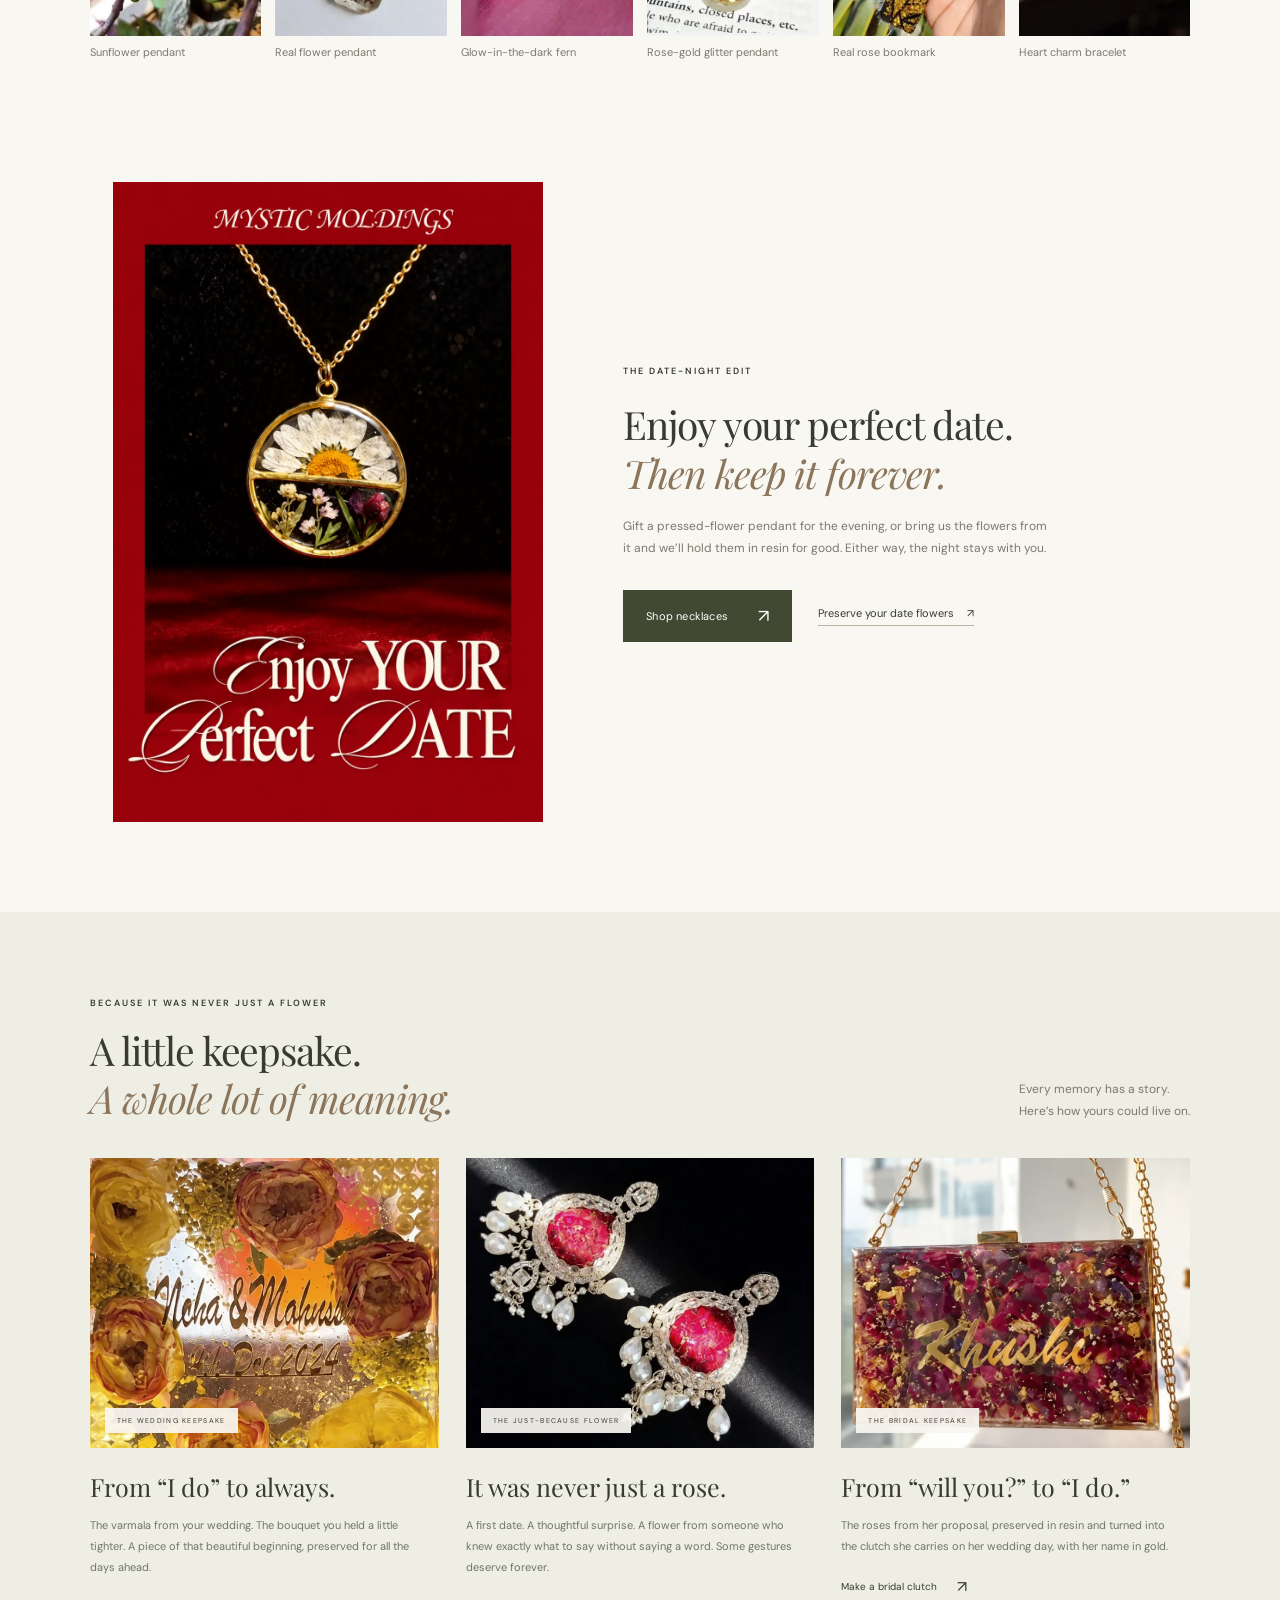
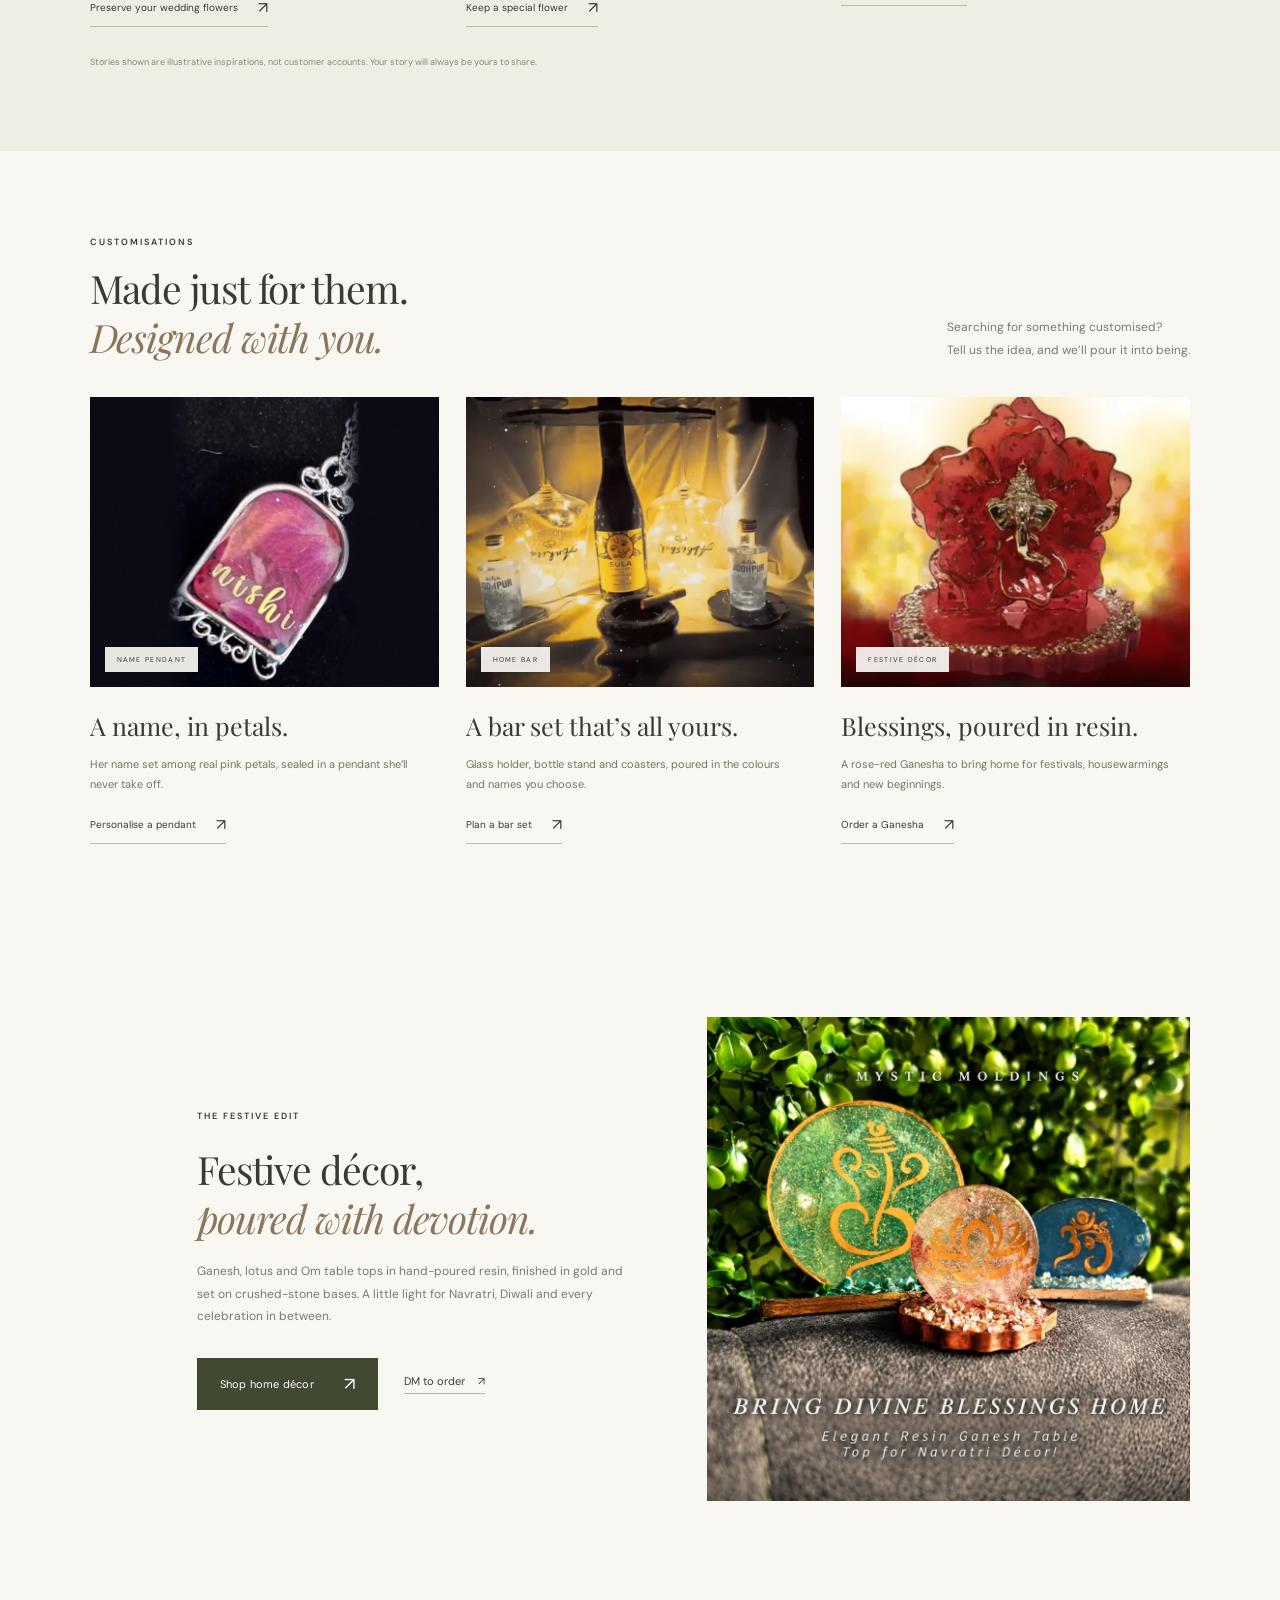
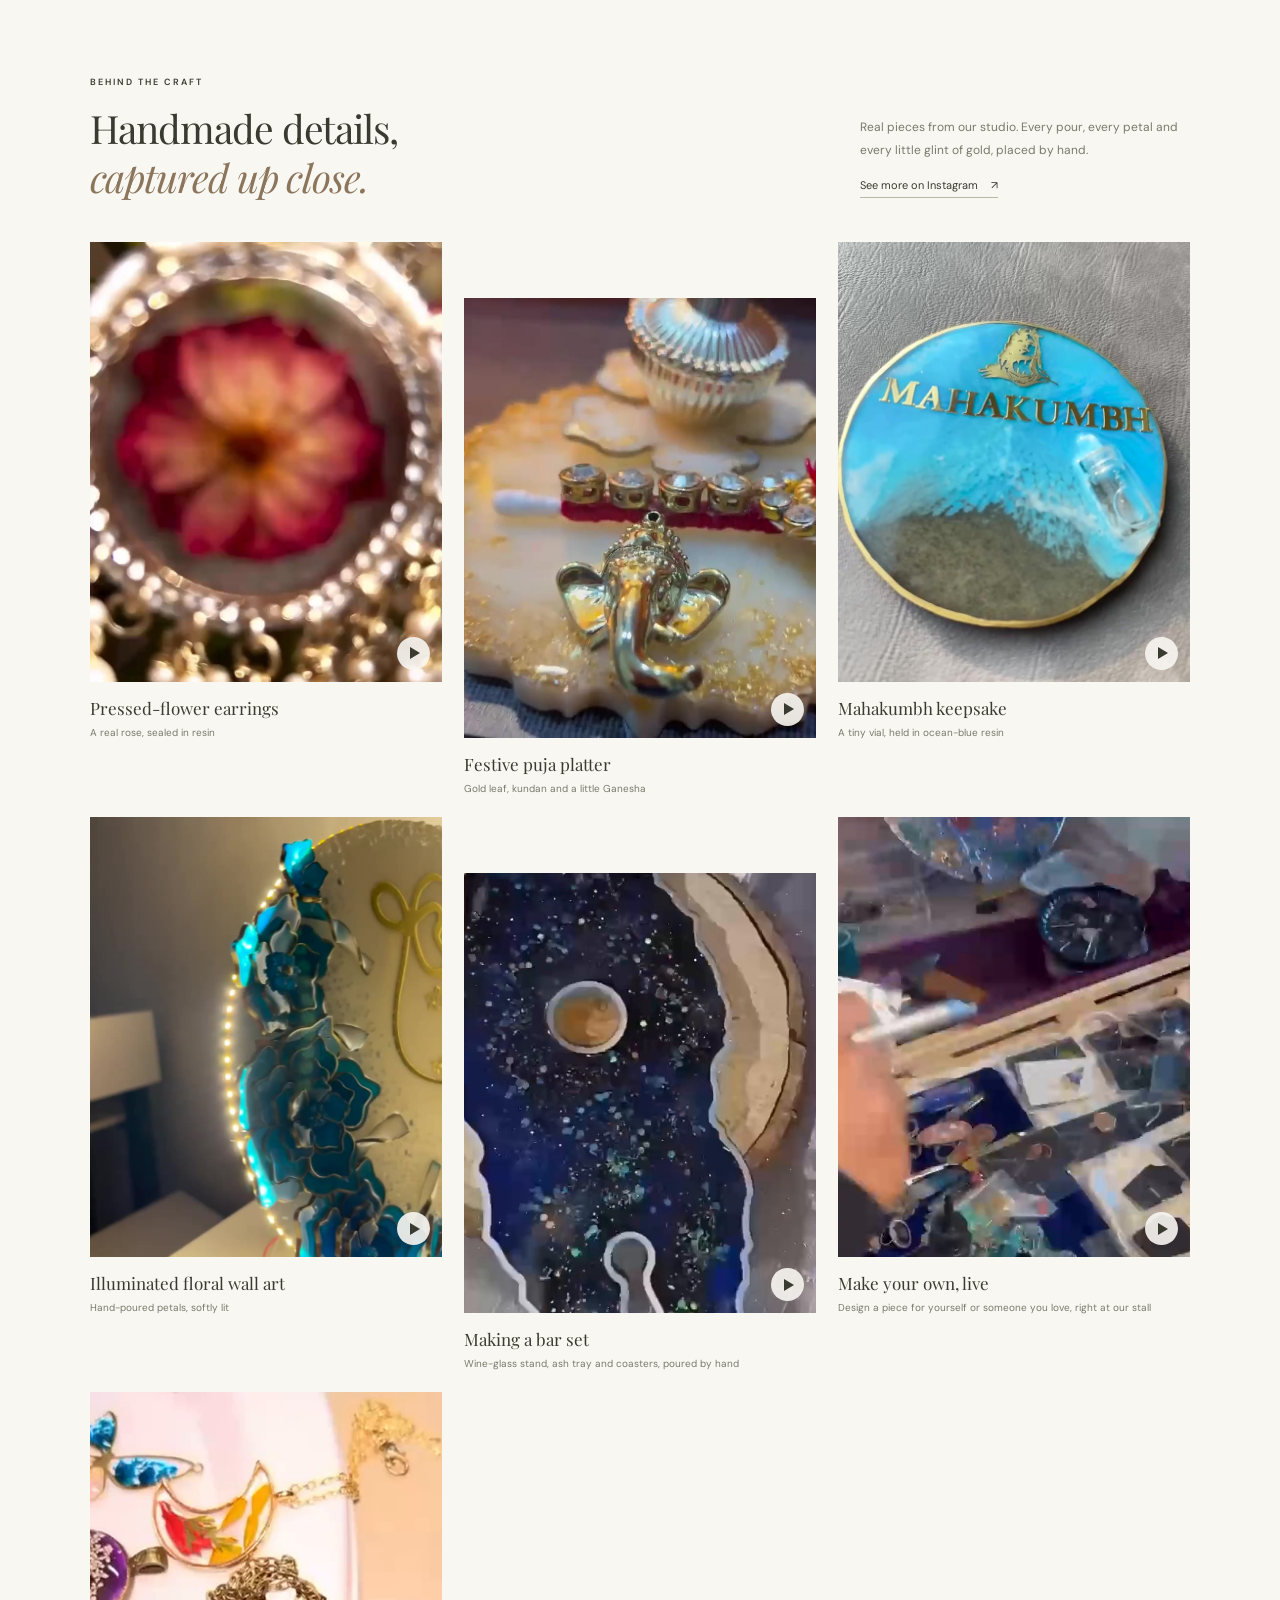
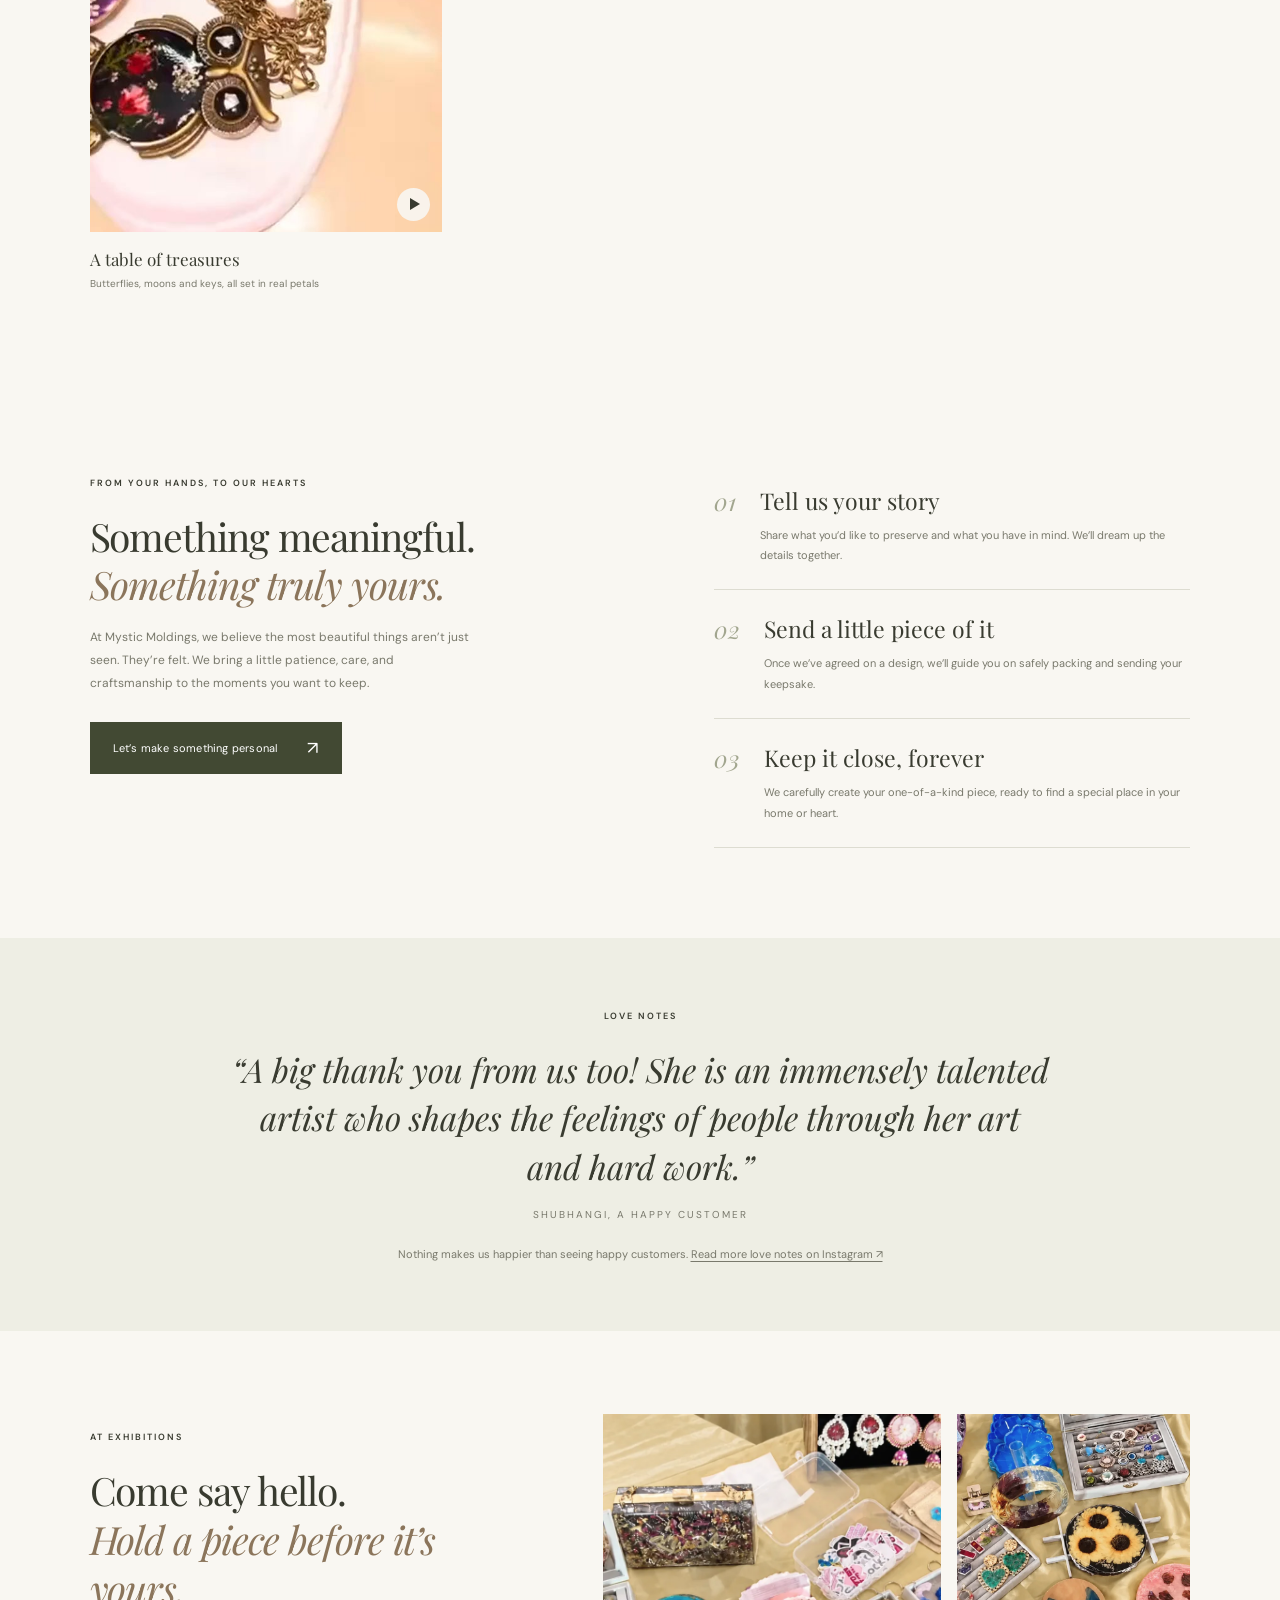
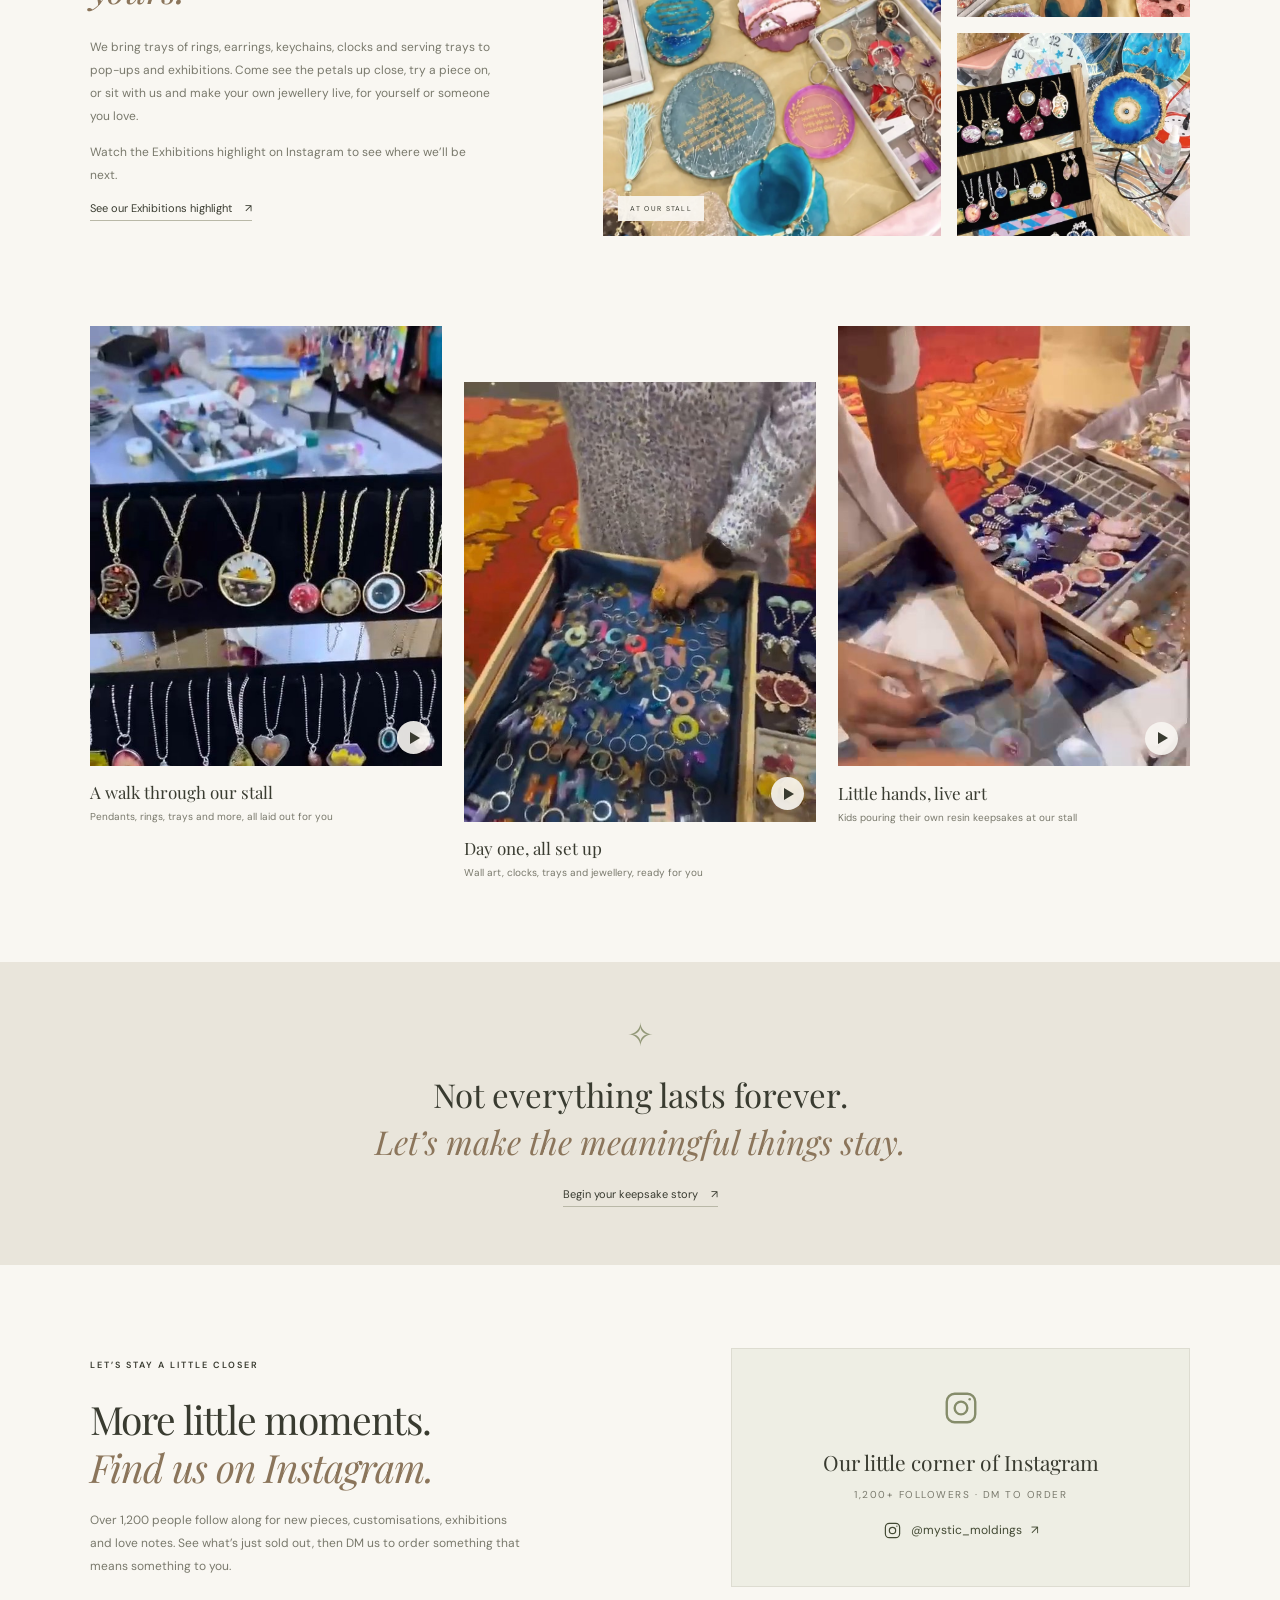
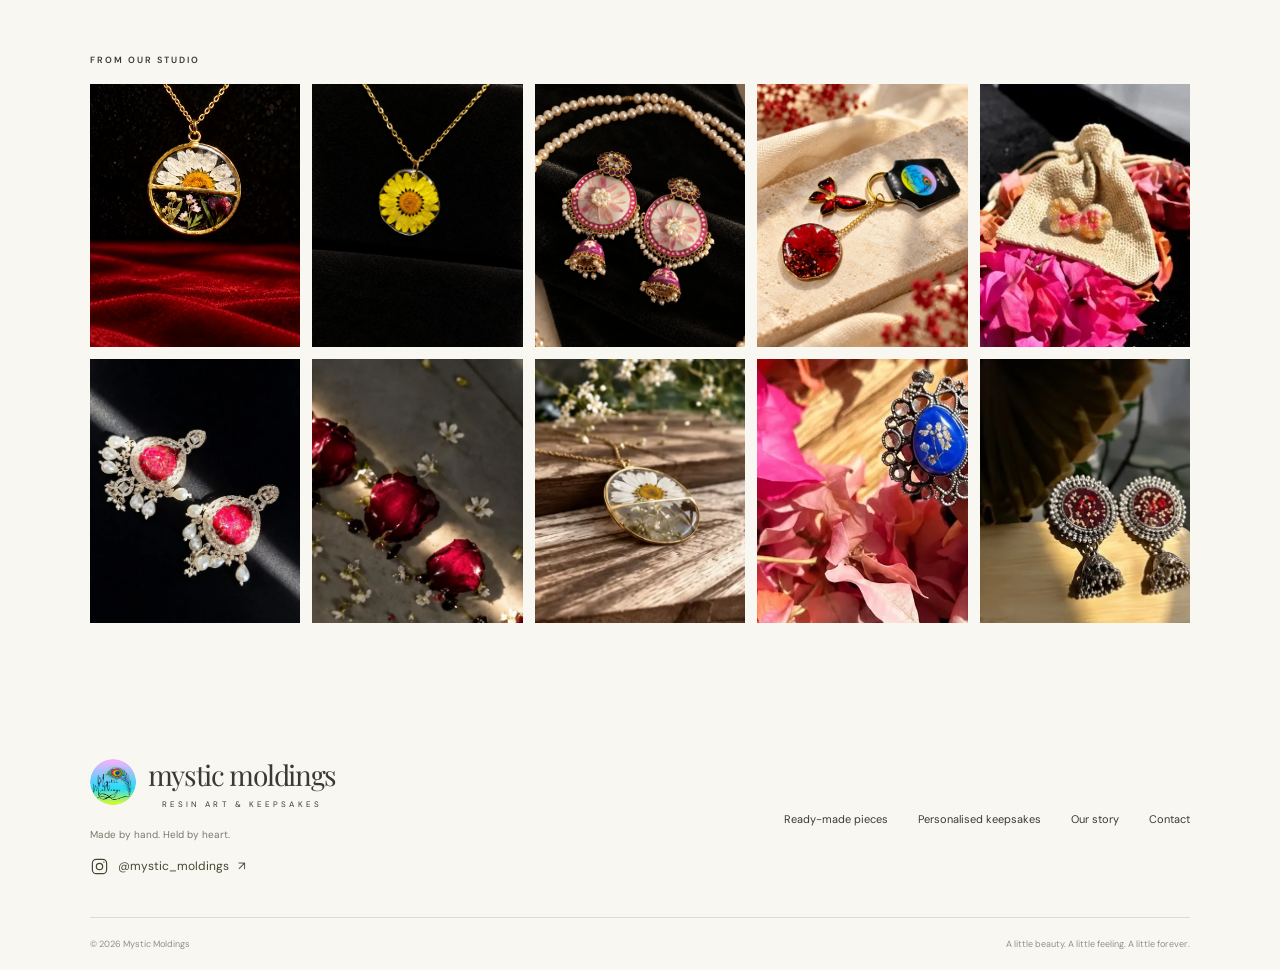
==== commit 605d4b13: "Show the whole name pendant; open films full screen on tap - Re-crop the Nishi pendant photo wider s" ====
--- a/index.html
+++ b/index.html
@@ -1,6 +1,6 @@
 <!DOCTYPE html>
 <html lang="en">
-<head><meta charset="UTF-8"><meta name="viewport" content="width=device-width,initial-scale=1"><meta name="theme-color" content="#f5f1e9"><title>Mystic Moldings — Resin art & flower preservation</title><link rel="preconnect" href="https://fonts.googleapis.com"><link rel="preconnect" href="https://fonts.gstatic.com" crossorigin><link href="https://fonts.googleapis.com/css2?family=DM+Sans:wght@400;500;600;700&family=Manrope:wght@400;500;600&family=Playfair+Display:ital,wght@0,400;0,500;0,600;1,400;1,500&display=swap" rel="stylesheet"><meta name="description" content="Mystic Moldings: handcrafted resin art and flower preservation. Demi-fine jewellery, custom décor and personalised gifts for loved ones. DM @mystic_moldings on Instagram to order."><link rel="icon" type="image/png" sizes="64x64" href="images/favicon-64.png"><link rel="apple-touch-icon" href="images/logo-192.png"><link rel="stylesheet" href="styles.css?v=202609290758"></head>
+<head><meta charset="UTF-8"><meta name="viewport" content="width=device-width,initial-scale=1"><meta name="theme-color" content="#f5f1e9"><title>Mystic Moldings — Resin art & flower preservation</title><link rel="preconnect" href="https://fonts.googleapis.com"><link rel="preconnect" href="https://fonts.gstatic.com" crossorigin><link href="https://fonts.googleapis.com/css2?family=DM+Sans:wght@400;500;600;700&family=Manrope:wght@400;500;600&family=Playfair+Display:ital,wght@0,400;0,500;0,600;1,400;1,500&display=swap" rel="stylesheet"><meta name="description" content="Mystic Moldings: handcrafted resin art and flower preservation. Demi-fine jewellery, custom décor and personalised gifts for loved ones. DM @mystic_moldings on Instagram to order."><link rel="icon" type="image/png" sizes="64x64" href="images/favicon-64.png"><link rel="apple-touch-icon" href="images/logo-192.png"><link rel="stylesheet" href="styles.css?v=202609290941"></head>
 <body>
 <div class="announcement">Handcrafted resin art & flower preservation. <span>DM us on Instagram to order.</span></div>
 <header class="header"><a class="wordmark" href="#" aria-label="Mystic Moldings home"><img class="brand-logo" src="images/logo-header.webp" width="160" height="160" alt="">mystic moldings<span>RESIN ART & KEEPSAKES</span></a><nav aria-label="Main navigation"><a href="#collections">Our collections</a><a href="#keepsakes">Your memories, preserved</a><a href="#about">Our story</a><a href="contact.html">Contact</a></nav><a class="bag-button" id="open-bag" href="cart.html" aria-label="Open your cart">Cart <span id="bag-count">0</span><svg viewBox="0 0 24 24" fill="none" stroke="currentColor" stroke-width="1.4"><path d="M5 8h14l1 13H4L5 8Z"/><path d="M8 9V6a4 4 0 0 1 8 0v3"/></svg></a></header>
@@ -12,7 +12,7 @@
 <section class="sold-out section" aria-labelledby="sold-title"><div class="section-top"><div><p class="eyebrow">LOVED &amp; GONE</p><h2 id="sold-title">Sold out,<br><em>but never forgotten.</em></h2></div><div class="craft-films-aside"><p>Some pieces find their home within hours. Fell for one of these? We can make something just like it for you.</p><a class="text-link" href="https://www.instagram.com/mystic_moldings/" target="_blank" rel="noopener noreferrer">DM us for a similar piece <span aria-hidden="true">↗</span></a></div></div><div class="sold-grid"><figure><img src="images/photos/sold-sunflower-pendant.webp" alt="Sunflower pendant, sold out" loading="lazy"><span class="sold-chip">Sold out</span><figcaption>Sunflower pendant</figcaption></figure><figure><img src="images/photos/sold-flower-pendant.webp" alt="Real flower pendant, sold out" loading="lazy"><span class="sold-chip">Sold out</span><figcaption>Real flower pendant</figcaption></figure><figure><img src="images/photos/sold-fern-orb.webp" alt="Glow-in-the-dark fern, sold out" loading="lazy"><span class="sold-chip">Sold out</span><figcaption>Glow-in-the-dark fern</figcaption></figure><figure><img src="images/photos/sold-glitter-pendant.webp" alt="Rose-gold glitter pendant, sold out" loading="lazy"><span class="sold-chip">Sold out</span><figcaption>Rose-gold glitter pendant</figcaption></figure><figure><img src="images/photos/sold-rose-bookmark.webp" alt="Real rose bookmark, sold out" loading="lazy"><span class="sold-chip">Sold out</span><figcaption>Real rose bookmark</figcaption></figure><figure><img src="images/photos/sold-heart-charm-bracelet.webp" alt="Heart charm bracelet, sold out" loading="lazy"><span class="sold-chip">Sold out</span><figcaption>Heart charm bracelet</figcaption></figure></div></section>
 <section class="date-night section" aria-labelledby="date-night-title"><div class="date-night-image"><img src="images/photos/date-night-poster.webp" alt="Mystic Moldings poster: a gold pendant holding a pressed daisy and wildflowers, on red velvet, with the words Enjoy your perfect date" loading="lazy"></div><div class="date-night-copy"><p class="eyebrow">THE DATE-NIGHT EDIT</p><h2 id="date-night-title">Enjoy your perfect date.<br><em>Then keep it forever.</em></h2><p>Gift a pressed-flower pendant for the evening, or bring us the flowers from it and we’ll hold them in resin for good. Either way, the night stays with you.</p><div class="date-night-actions"><a class="button dark" href="#shop" data-shop-filter="Necklaces">Shop necklaces <span>↗</span></a><button class="text-link" data-keepsake="Rose / flower bouquet">Preserve your date flowers <span>↗</span></button></div></div></section>
 <section class="keepsakes section" id="keepsakes"><div class="section-top"><div><p class="eyebrow">BECAUSE IT WAS NEVER JUST A FLOWER</p><h2>A little keepsake.<br><em>A whole lot of meaning.</em></h2></div><p>Every memory has a story.<br>Here’s how yours could live on.</p></div><div class="story-grid"><article class="story-card"><div class="story-image"><img src="images/photos/wedding-flower-lamp-story.webp" alt="A glowing resin night lamp holding preserved wedding roses, pearls and the couple’s names and wedding date" loading="lazy"><span>THE WEDDING KEEPSAKE</span></div><h3>From “I do” to always.</h3><p>The varmala from your wedding. The bouquet you held a little tighter. A piece of that beautiful beginning, preserved for all the days ahead.</p><button class="story-link" data-keepsake="Wedding flowers / varmala">Preserve your wedding flowers <span>↗</span></button></article><article class="story-card"><div class="story-image"><img src="images/photos/ruby-chandbali-earrings.webp" style="object-position:center 56%" alt="Chandbali earrings made with real red rose petals set in resin, framed in kundan crystals with pearl drops, in a beam of light" loading="lazy"><span>THE JUST-BECAUSE FLOWER</span></div><h3>It was never just a rose.</h3><p>A first date. A thoughtful surprise. A flower from someone who knew exactly what to say without saying a word. Some gestures deserve forever.</p><button class="story-link" data-keepsake="Rose / flower bouquet">Keep a special flower <span>↗</span></button></article><article class="story-card"><div class="story-image"><img src="images/photos/petal-name-clutch.webp" style="object-position:center 55%" alt="A bridal resin clutch made with the roses from her proposal, with rose petals, gold leaf and her name in gold" loading="lazy"><span>THE BRIDAL KEEPSAKE</span></div><h3>From “will you?” to “I do.”</h3><p>The roses from her proposal, preserved in resin and turned into the clutch she carries on her wedding day, with her name in gold.</p><button class="story-link" data-keepsake="Other special keepsake">Make a bridal clutch <span>↗</span></button></article></div><p class="story-disclaimer">Stories shown are illustrative inspirations, not customer accounts. Your story will always be yours to share.</p></section>
-<section class="customs section" id="customisations" aria-labelledby="custom-title"><div class="section-top"><div><p class="eyebrow">CUSTOMISATIONS</p><h2 id="custom-title">Made just for them.<br><em>Designed with you.</em></h2></div><p>Searching for something customised?<br>Tell us the idea, and we’ll pour it into being.</p></div><div class="story-grid"><article class="story-card"><div class="story-image"><img src="images/photos/custom-name-pendant.webp" style="object-position:center 55%" alt="" loading="lazy"><span>NAME PENDANT</span></div><h3>A name, in petals.</h3><p>Her name set among real pink petals, sealed in a pendant she’ll never take off.</p><button class="story-link" data-keepsake="Other special keepsake">Personalise a pendant <span>↗</span></button></article><article class="story-card"><div class="story-image"><img src="images/photos/custom-bar-set.webp" alt="" loading="lazy"><span>HOME BAR</span></div><h3>A bar set that’s all yours.</h3><p>Glass holder, bottle stand and coasters, poured in the colours and names you choose.</p><button class="story-link" data-keepsake="Other special keepsake">Plan a bar set <span>↗</span></button></article><article class="story-card"><div class="story-image"><img src="images/photos/custom-ganesha.webp" alt="" loading="lazy"><span>FESTIVE DÉCOR</span></div><h3>Blessings, poured in resin.</h3><p>A rose-red Ganesha to bring home for festivals, housewarmings and new beginnings.</p><button class="story-link" data-keepsake="Other special keepsake">Order a Ganesha <span>↗</span></button></article></div></section>
+<section class="customs section" id="customisations" aria-labelledby="custom-title"><div class="section-top"><div><p class="eyebrow">CUSTOMISATIONS</p><h2 id="custom-title">Made just for them.<br><em>Designed with you.</em></h2></div><p>Searching for something customised?<br>Tell us the idea, and we’ll pour it into being.</p></div><div class="story-grid"><article class="story-card"><div class="story-image"><img src="images/photos/custom-name-pendant-wide.webp" alt="" loading="lazy"><span>NAME PENDANT</span></div><h3>A name, in petals.</h3><p>Her name set among real pink petals, sealed in a pendant she’ll never take off.</p><button class="story-link" data-keepsake="Other special keepsake">Personalise a pendant <span>↗</span></button></article><article class="story-card"><div class="story-image"><img src="images/photos/custom-bar-set.webp" alt="" loading="lazy"><span>HOME BAR</span></div><h3>A bar set that’s all yours.</h3><p>Glass holder, bottle stand and coasters, poured in the colours and names you choose.</p><button class="story-link" data-keepsake="Other special keepsake">Plan a bar set <span>↗</span></button></article><article class="story-card"><div class="story-image"><img src="images/photos/custom-ganesha.webp" alt="" loading="lazy"><span>FESTIVE DÉCOR</span></div><h3>Blessings, poured in resin.</h3><p>A rose-red Ganesha to bring home for festivals, housewarmings and new beginnings.</p><button class="story-link" data-keepsake="Other special keepsake">Order a Ganesha <span>↗</span></button></article></div></section>
 <section class="date-night festive section" aria-labelledby="festive-title"><div class="date-night-image"><img src="images/photos/festive-table-tops.webp" alt="Three resin table tops with gold Ganesh, lotus and Om motifs on crushed-stone bases, with the words Bring divine blessings home" loading="lazy"></div><div class="date-night-copy"><p class="eyebrow">THE FESTIVE EDIT</p><h2 id="festive-title">Festive décor,<br><em>poured with devotion.</em></h2><p>Ganesh, lotus and Om table tops in hand-poured resin, finished in gold and set on crushed-stone bases. A little light for Navratri, Diwali and every celebration in between.</p><div class="date-night-actions"><a class="button dark" href="#shop" data-shop-filter="Home décor">Shop home décor <span>↗</span></a><a class="text-link" href="https://www.instagram.com/mystic_moldings/" target="_blank" rel="noopener noreferrer">DM to order <span aria-hidden="true">↗</span></a></div></div></section>
 <section class="craft-films section" id="behind-the-craft" aria-labelledby="craft-films-title"><div class="section-top"><div><p class="eyebrow">BEHIND THE CRAFT</p><h2 id="craft-films-title">Handmade details,<br><em>captured up close.</em></h2></div><div class="craft-films-aside"><p>Real pieces from our studio. Every pour, every petal and every little glint of gold, placed by hand.</p><a class="text-link" href="https://www.instagram.com/mystic_moldings/" target="_blank" rel="noopener noreferrer">See more on Instagram <span aria-hidden="true">↗</span></a></div></div><div class="craft-films-row"><figure class="craft-film"><div class="craft-film-frame"><video autoplay muted loop playsinline preload="metadata" poster="videos/product-video-02-poster.jpg" style="object-position:50% 40%" aria-label="Pressed-flower resin earrings with pearl tassels, hanging among green leaves"><source data-src="videos/product-video-02.mp4" type="video/mp4"></video><button class="film-toggle" type="button" aria-label="Pause the pressed-flower earrings film"></button></div><figcaption><h3>Pressed-flower earrings</h3><p>A real rose, sealed in resin</p></figcaption></figure><figure class="craft-film"><div class="craft-film-frame"><video autoplay muted loop playsinline preload="metadata" poster="videos/product-video-01-poster.jpg" style="object-position:46% 50%" aria-label="A resin puja platter with a gold Ganesha, kundan stones and gold flakes"><source data-src="videos/product-video-01.mp4" type="video/mp4"></video><button class="film-toggle" type="button" aria-label="Pause the festive puja platter film"></button></div><figcaption><h3>Festive puja platter</h3><p>Gold leaf, kundan and a little Ganesha</p></figcaption></figure><figure class="craft-film"><div class="craft-film-frame"><video autoplay muted loop playsinline preload="metadata" poster="videos/product-video-03-poster.jpg" style="object-position:50% 50%" aria-label="A blue resin Mahakumbh coaster holding a small glass vial"><source data-src="videos/product-video-03.mp4" type="video/mp4"></video><button class="film-toggle" type="button" aria-label="Pause the mahakumbh keepsake film"></button></div><figcaption><h3>Mahakumbh keepsake</h3><p>A tiny vial, held in ocean-blue resin</p></figcaption></figure><figure class="craft-film"><div class="craft-film-frame"><video autoplay muted loop playsinline preload="metadata" poster="videos/product-video-04-poster.jpg" style="object-position:60% 50%" aria-label="Blue resin flowers on a wall piece lit by a ring of warm lights"><source data-src="videos/product-video-04.mp4" type="video/mp4"></video><button class="film-toggle" type="button" aria-label="Pause the illuminated floral wall art film"></button></div><figcaption><h3>Illuminated floral wall art</h3><p>Hand-poured petals, softly lit</p></figcaption></figure><figure class="craft-film"><div class="craft-film-frame"><video autoplay muted loop playsinline preload="metadata" poster="videos/making-bar-set-poster.jpg" aria-label="Pouring glitter resin into a wine-glass stand mould and making a matching ash tray"><source data-src="videos/making-bar-set.mp4" type="video/mp4"></video><button class="film-toggle" type="button" aria-label="Pause the making a bar set film"></button></div><figcaption><h3>Making a bar set</h3><p>Wine-glass stand, ash tray and coasters, poured by hand</p></figcaption></figure><figure class="craft-film"><div class="craft-film-frame"><video autoplay muted loop playsinline preload="metadata" poster="videos/live-session-poster.jpg" aria-label="A customer designing her own resin jewellery live at our exhibition stall"><source data-src="videos/live-session.mp4" type="video/mp4"></video><button class="film-toggle" type="button" aria-label="Pause the make your own, live film"></button></div><figcaption><h3>Make your own, live</h3><p>Design a piece for yourself or someone you love, right at our stall</p></figcaption></figure><figure class="craft-film"><div class="craft-film-frame"><video autoplay muted loop playsinline preload="metadata" poster="videos/pendant-flatlay-poster.jpg" aria-label="Resin pendants, earrings and a key keychain laid out on a pink cloth"><source data-src="videos/pendant-flatlay.mp4" type="video/mp4"></video><button class="film-toggle" type="button" aria-label="Pause the a table of treasures film"></button></div><figcaption><h3>A table of treasures</h3><p>Butterflies, moons and keys, all set in real petals</p></figcaption></figure></div></section>
 <section class="process section" id="about"><div class="process-intro"><p class="eyebrow">FROM YOUR HANDS, TO OUR HEARTS</p><h2>Something meaningful.<br><em>Something truly yours.</em></h2><p>At Mystic Moldings, we believe the most beautiful things aren’t just seen. They’re felt. We bring a little patience, care, and craftsmanship to the moments you want to keep.</p><button class="button dark" data-keepsake="Other special keepsake">Let’s make something personal <span>↗</span></button></div><div class="steps"><div><span>01</span><article><h3>Tell us your story</h3><p>Share what you’d like to preserve and what you have in mind. We’ll dream up the details together.</p></article></div><div><span>02</span><article><h3>Send a little piece of it</h3><p>Once we’ve agreed on a design, we’ll guide you on safely packing and sending your keepsake.</p></article></div><div><span>03</span><article><h3>Keep it close, forever</h3><p>We carefully create your one-of-a-kind piece, ready to find a special place in your home or heart.</p></article></div></div></section>
@@ -22,5 +22,5 @@
 <section class="instagram-section section" aria-labelledby="instagram-title"><div><p class="eyebrow">LET’S STAY A LITTLE CLOSER</p><h2 id="instagram-title">More little moments.<br><em>Find us on Instagram.</em></h2><p>Over 1,200 people follow along for new pieces, customisations, exhibitions and love notes. See what’s just sold out, then DM us to order something that means something to you.</p></div><div class="instagram-invite"><svg viewBox="0 0 24 24" fill="none" stroke="currentColor" stroke-width="1.5" aria-hidden="true"><rect x="3" y="3" width="18" height="18" rx="5"/><circle cx="12" cy="12" r="4"/><circle cx="17.5" cy="6.5" r=".8" fill="currentColor" stroke="none"/></svg><p>Our little corner of Instagram</p><p class="instagram-stats">1,200+ followers · DM to order</p><a class="instagram-link" href="https://www.instagram.com/mystic_moldings/" target="_blank" rel="noopener noreferrer" aria-label="Mystic Moldings on Instagram (opens in a new tab)"><svg viewBox="0 0 24 24" fill="none" stroke="currentColor" stroke-width="1.5" aria-hidden="true"><rect x="3" y="3" width="18" height="18" rx="5"/><circle cx="12" cy="12" r="4"/><circle cx="17.5" cy="6.5" r=".8" fill="currentColor" stroke="none"/></svg><span>@mystic_moldings</span><span aria-hidden="true">↗</span></a></div><div class="studio-strip"><p class="eyebrow">FROM OUR STUDIO</p><div class="studio-grid"><a href="https://www.instagram.com/mystic_moldings/" target="_blank" rel="noopener noreferrer" aria-label="A daisy and wildflower pendant on red velvet — view more on Instagram (opens in a new tab)"><img src="images/photos/studio-daisy-pendant.webp" alt="" loading="lazy"></a><a href="https://www.instagram.com/mystic_moldings/" target="_blank" rel="noopener noreferrer" aria-label="A sunflower pendant on black velvet — view more on Instagram (opens in a new tab)"><img src="images/photos/studio-sunflower.webp" alt="" loading="lazy"></a><a href="https://www.instagram.com/mystic_moldings/" target="_blank" rel="noopener noreferrer" aria-label="Pink bloom jhumkas beside a string of pearls — view more on Instagram (opens in a new tab)"><img src="images/photos/studio-jhumkas.webp" alt="" loading="lazy"></a><a href="https://www.instagram.com/mystic_moldings/" target="_blank" rel="noopener noreferrer" aria-label="A red butterfly and rose keychain on stone — view more on Instagram (opens in a new tab)"><img src="images/photos/studio-butterfly-keychain.webp" alt="" loading="lazy"></a><a href="https://www.instagram.com/mystic_moldings/" target="_blank" rel="noopener noreferrer" aria-label="Bow-shaped resin studs on a jute potli among bougainvillea — view more on Instagram (opens in a new tab)"><img src="images/photos/studio-potli-studs.webp" alt="" loading="lazy"></a><a href="https://www.instagram.com/mystic_moldings/" target="_blank" rel="noopener noreferrer" aria-label="Ruby bloom chandbalis in a beam of light — view more on Instagram (opens in a new tab)"><img src="images/photos/ruby-chandbali-earrings.webp" alt="" loading="lazy"></a><a href="https://www.instagram.com/mystic_moldings/" target="_blank" rel="noopener noreferrer" aria-label="Preserved roses and baby’s breath on stone — view more on Instagram (opens in a new tab)"><img src="images/photos/studio-roses-brand.webp" alt="" loading="lazy"></a><a href="https://www.instagram.com/mystic_moldings/" target="_blank" rel="noopener noreferrer" aria-label="A half-daisy pendant on weathered wood — view more on Instagram (opens in a new tab)"><img src="images/photos/studio-half-daisy.webp" alt="" loading="lazy"></a><a href="https://www.instagram.com/mystic_moldings/" target="_blank" rel="noopener noreferrer" aria-label="A royal-blue filigree ring among bougainvillea — view more on Instagram (opens in a new tab)"><img src="images/photos/filigree-ring-3.webp" alt="" loading="lazy"></a><a href="https://www.instagram.com/mystic_moldings/" target="_blank" rel="noopener noreferrer" aria-label="Oxidised ruby jhumkas in the afternoon sun — view more on Instagram (opens in a new tab)"><img src="images/photos/oxidised-ruby-jhumkas-2.webp" alt="" loading="lazy"></a></div></div></section>
 </main><footer><div><a class="wordmark" href="#"><img class="brand-logo" src="images/logo-header.webp" width="160" height="160" alt="">mystic moldings<span>RESIN ART & KEEPSAKES</span></a><p>Made by hand. Held by heart.</p><a class="instagram-link" href="https://www.instagram.com/mystic_moldings/" target="_blank" rel="noopener noreferrer" aria-label="Mystic Moldings on Instagram (opens in a new tab)"><svg viewBox="0 0 24 24" fill="none" stroke="currentColor" stroke-width="1.5" aria-hidden="true"><rect x="3" y="3" width="18" height="18" rx="5"/><circle cx="12" cy="12" r="4"/><circle cx="17.5" cy="6.5" r=".8" fill="currentColor" stroke="none"/></svg><span>@mystic_moldings</span><span aria-hidden="true">↗</span></a></div><div class="footer-links"><a href="#shop">Ready-made pieces</a><a href="#keepsakes">Personalised keepsakes</a><a href="#about">Our story</a><a href="contact.html">Contact</a></div><div class="footer-bottom"><span>© <span id="year"></span> Mystic Moldings</span><span>A little beauty. A little feeling. A little forever.</span></div></footer>
 
-<dialog id="custom-dialog"><div class="dialog-heading"><h2>Start <em>your story.</em></h2><button class="close" data-close aria-label="Close personalisation form">×</button></div><p class="form-intro">A few little details to imagine your one-of-a-kind keepsake.</p><form id="custom-form"><label>Your name<input name="name" required maxlength="80" autocomplete="name" placeholder="What should we call you?"></label><label>Email address<input name="email" type="email" required autocomplete="email" placeholder="you@example.com"></label><label>What would you like to preserve?<select name="keepsake"><option>Wedding flowers / varmala</option><option>Rose / flower bouquet</option><option>Pet hair keepsake</option><option>Other special keepsake</option></select></label><label>A little about your idea<textarea name="story" rows="3" maxlength="2000" placeholder="A favourite shape, a meaningful detail, or the story behind it…"></textarea></label><p class="dialog-note">This form saves a draft only. Download your idea, then visit <a href="https://www.instagram.com/mystic_moldings/" target="_blank" rel="noopener noreferrer">@mystic_moldings on Instagram ↗</a> to share it in a message. Nothing is sent automatically.</p><button class="button dark full" type="submit">Download my enquiry <span>↓</span></button><p id="form-status" role="status"></p></form></dialog><div class="toast" id="toast" role="status"></div><script src="script.js?v=202609290758"></script>
+<dialog id="custom-dialog"><div class="dialog-heading"><h2>Start <em>your story.</em></h2><button class="close" data-close aria-label="Close personalisation form">×</button></div><p class="form-intro">A few little details to imagine your one-of-a-kind keepsake.</p><form id="custom-form"><label>Your name<input name="name" required maxlength="80" autocomplete="name" placeholder="What should we call you?"></label><label>Email address<input name="email" type="email" required autocomplete="email" placeholder="you@example.com"></label><label>What would you like to preserve?<select name="keepsake"><option>Wedding flowers / varmala</option><option>Rose / flower bouquet</option><option>Pet hair keepsake</option><option>Other special keepsake</option></select></label><label>A little about your idea<textarea name="story" rows="3" maxlength="2000" placeholder="A favourite shape, a meaningful detail, or the story behind it…"></textarea></label><p class="dialog-note">This form saves a draft only. Download your idea, then visit <a href="https://www.instagram.com/mystic_moldings/" target="_blank" rel="noopener noreferrer">@mystic_moldings on Instagram ↗</a> to share it in a message. Nothing is sent automatically.</p><button class="button dark full" type="submit">Download my enquiry <span>↓</span></button><p id="form-status" role="status"></p></form></dialog><div class="toast" id="toast" role="status"></div><script src="script.js?v=202609290941"></script>
 </body></html>
--- a/styles.css
+++ b/styles.css
@@ -79,3 +79,4 @@
 .craft-films-row{grid-template-columns:repeat(3,1fr)}.craft-film:nth-child(even){margin-top:0}.craft-film:nth-child(3n+2){margin-top:56px}
 @media(max-width:700px){.craft-film:nth-child(3n+2){margin-top:0}}
 .exhibition-films{grid-column:1/-1;margin-top:10px}
+.craft-film video{cursor:zoom-in}.craft-film video:fullscreen{object-fit:contain;background:#000}.craft-film video:-webkit-full-screen{object-fit:contain;background:#000}
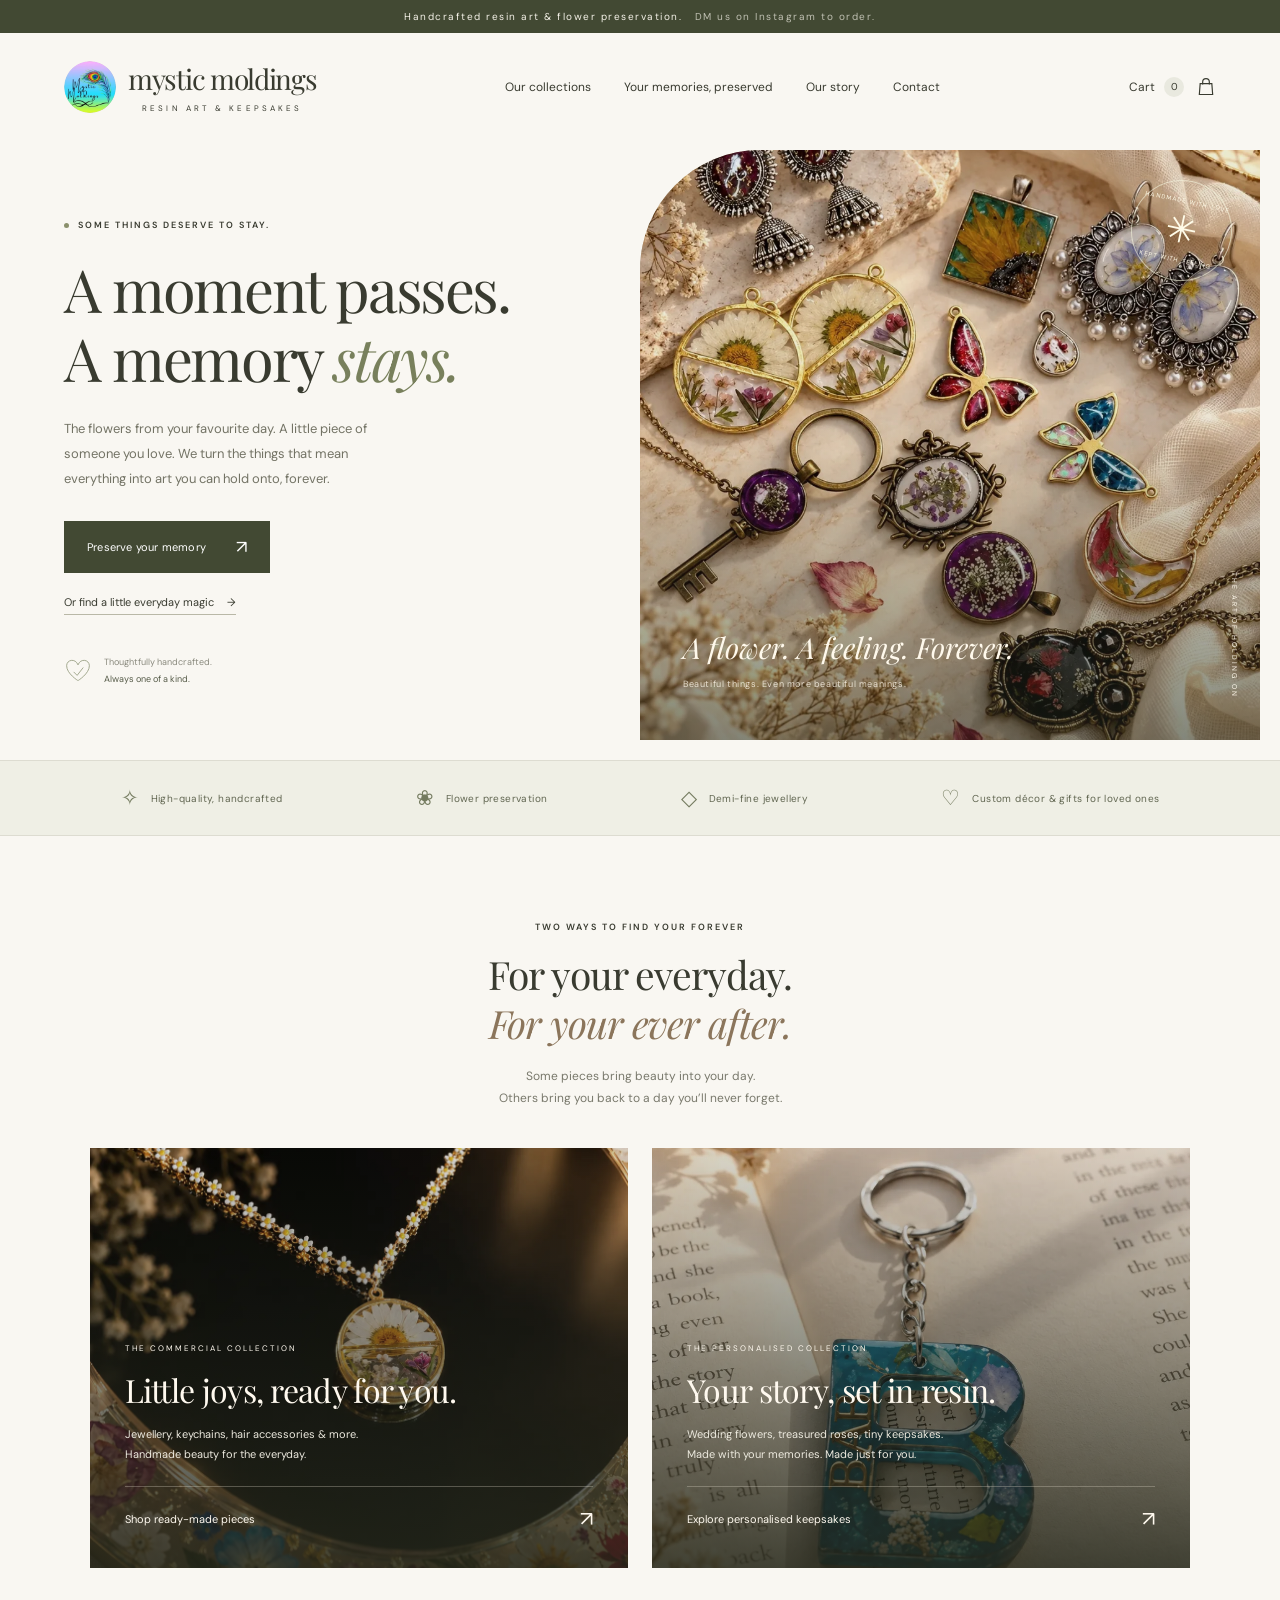
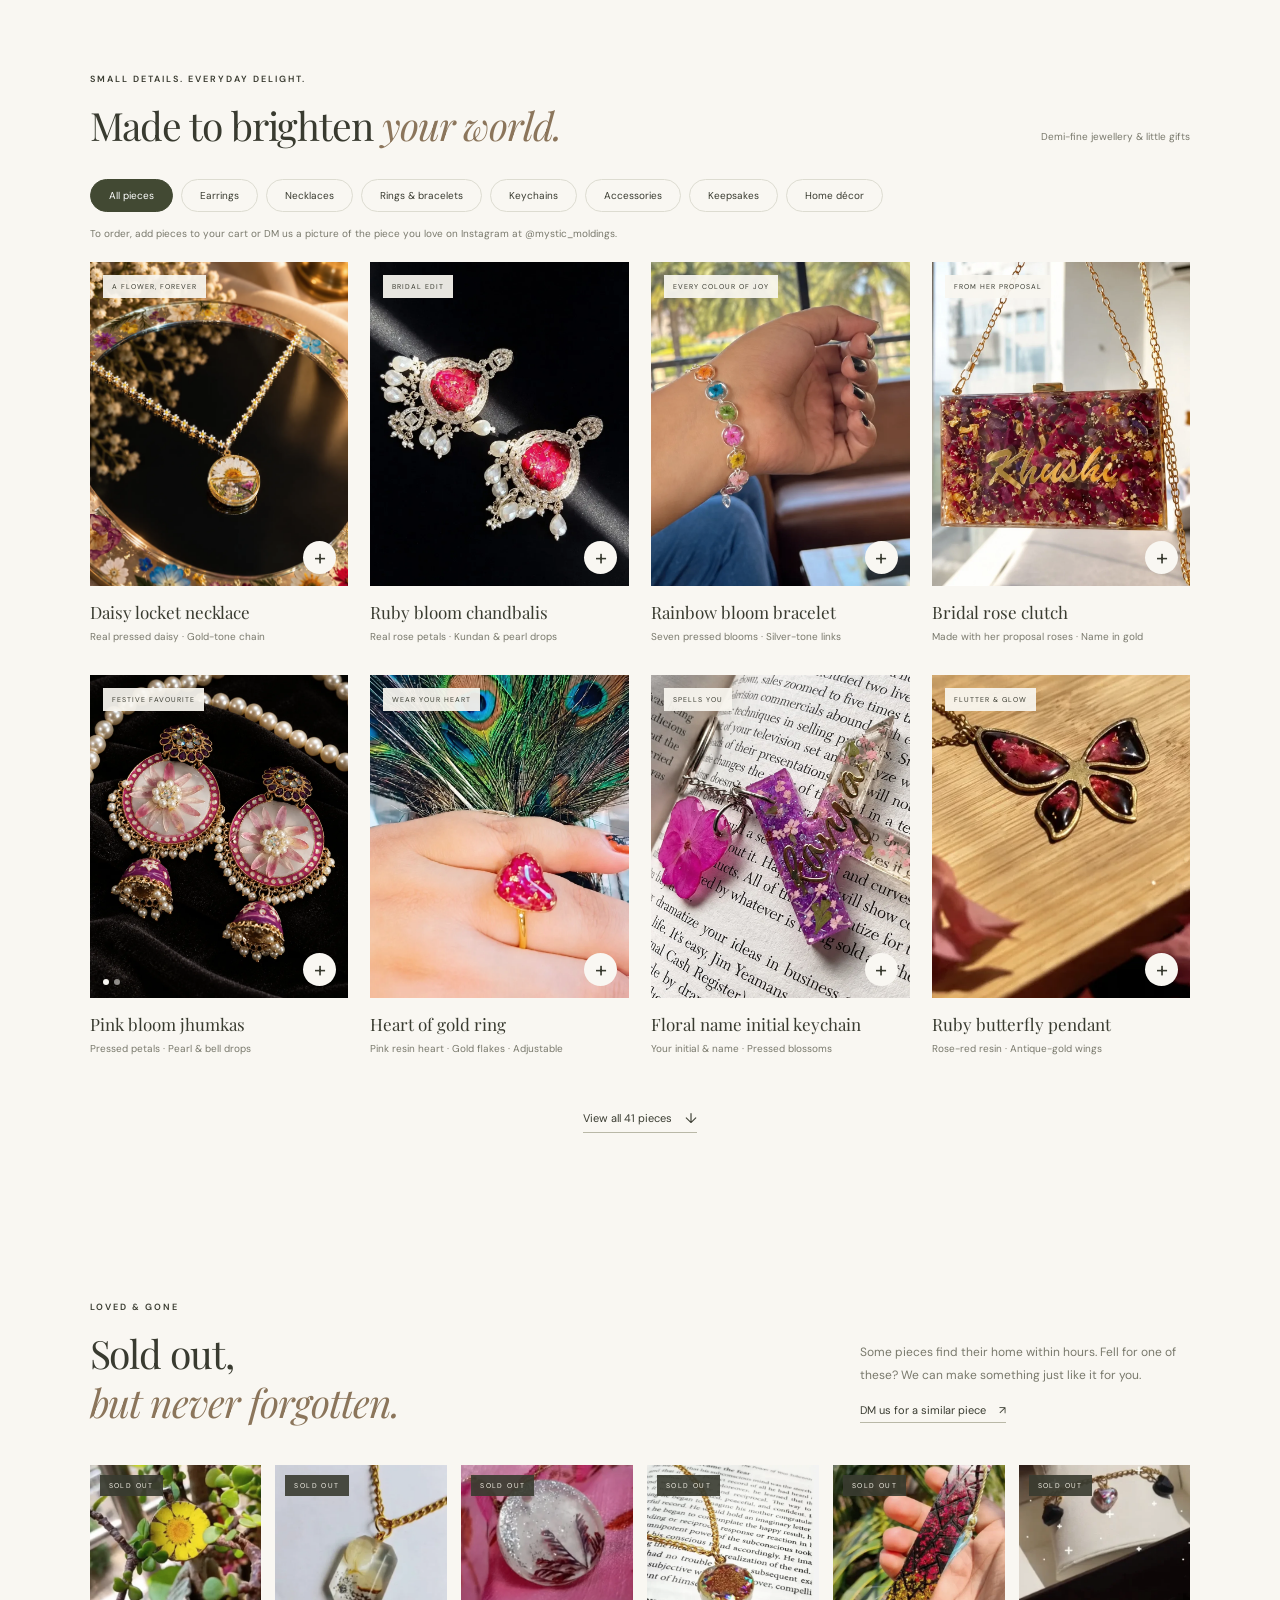
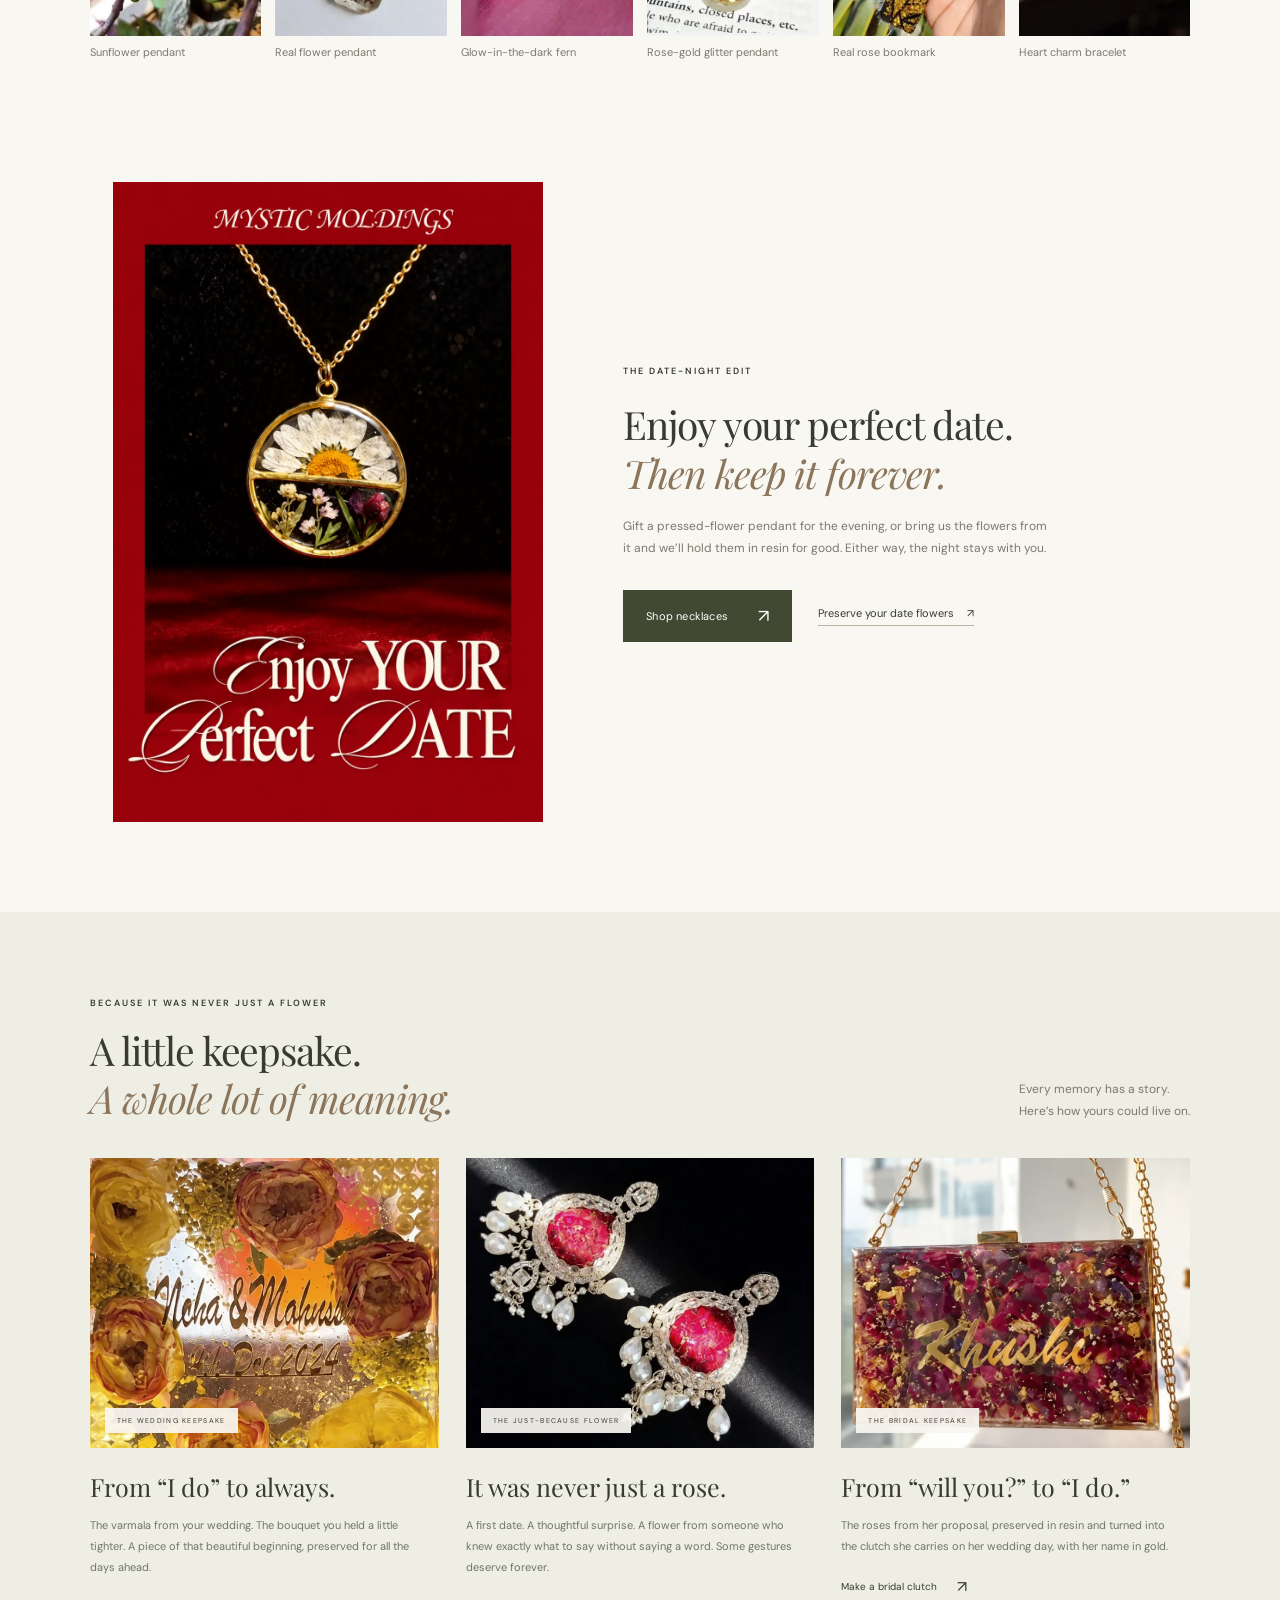
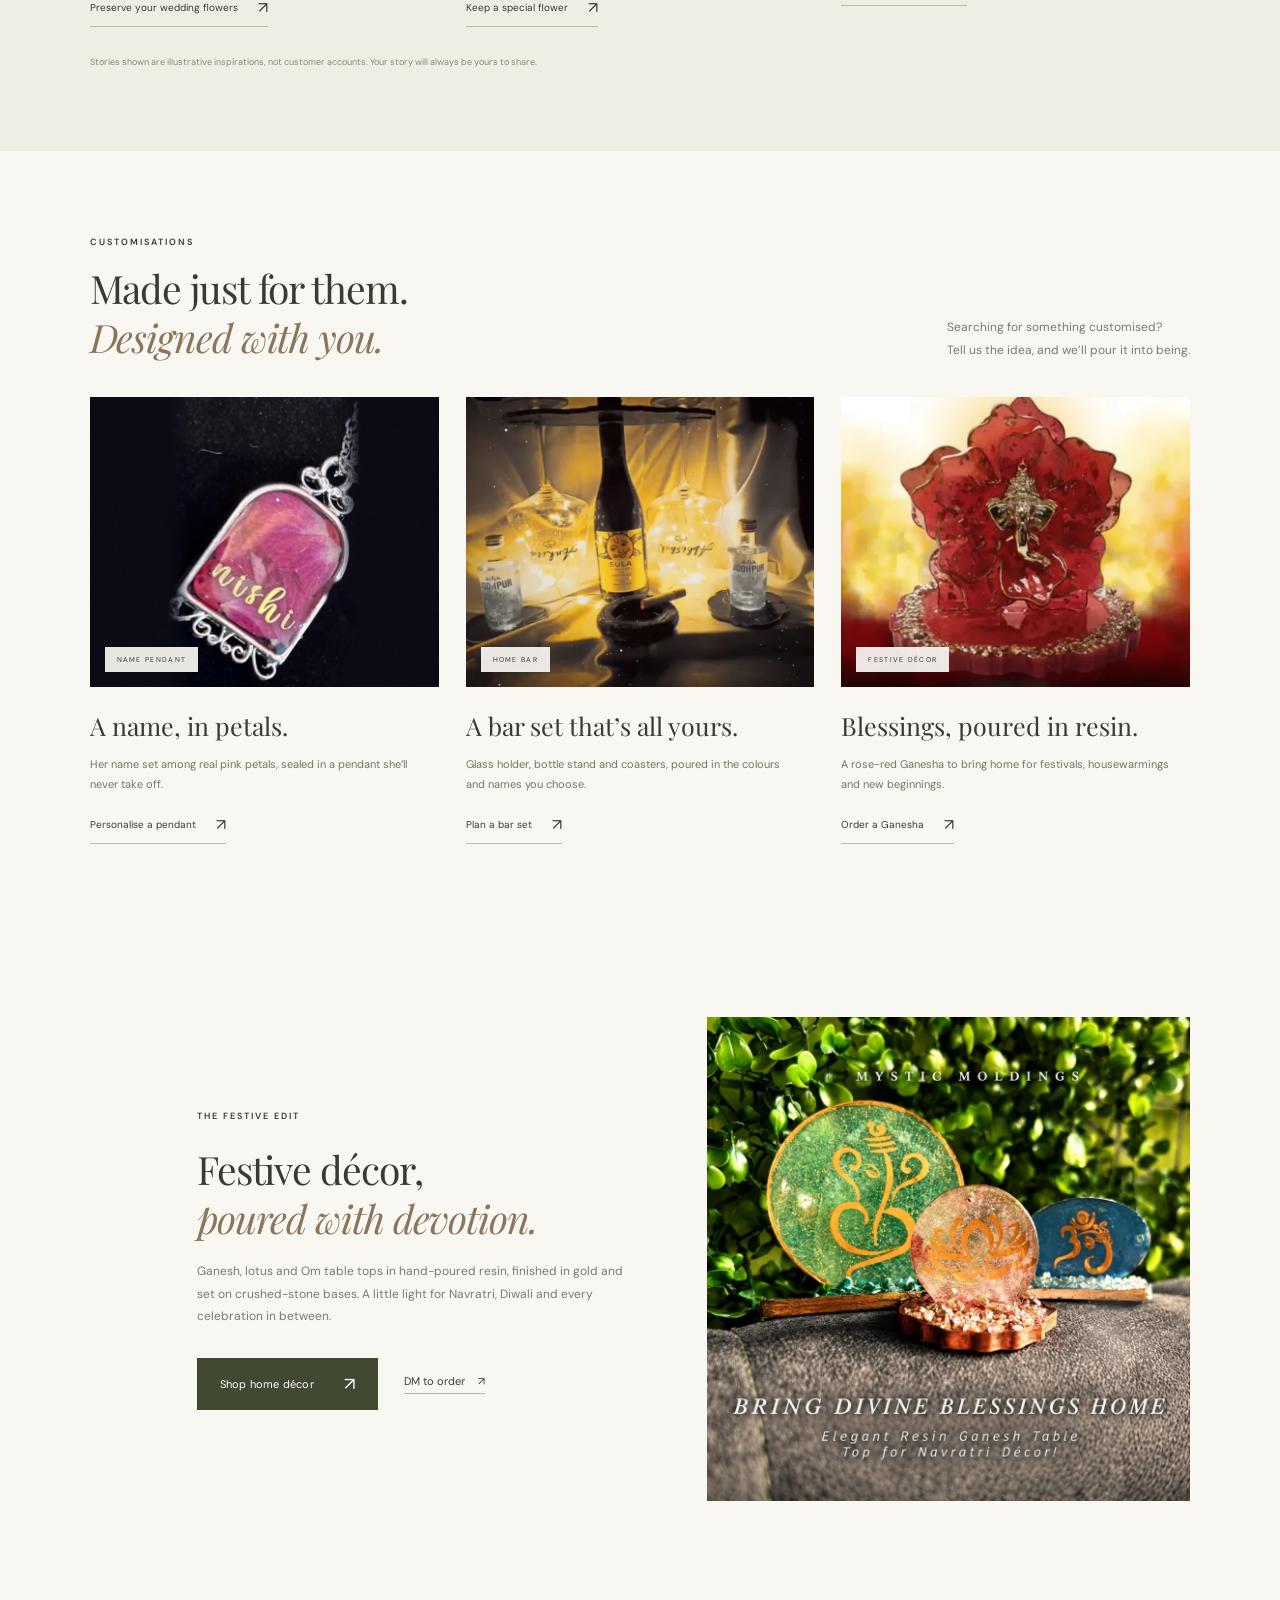
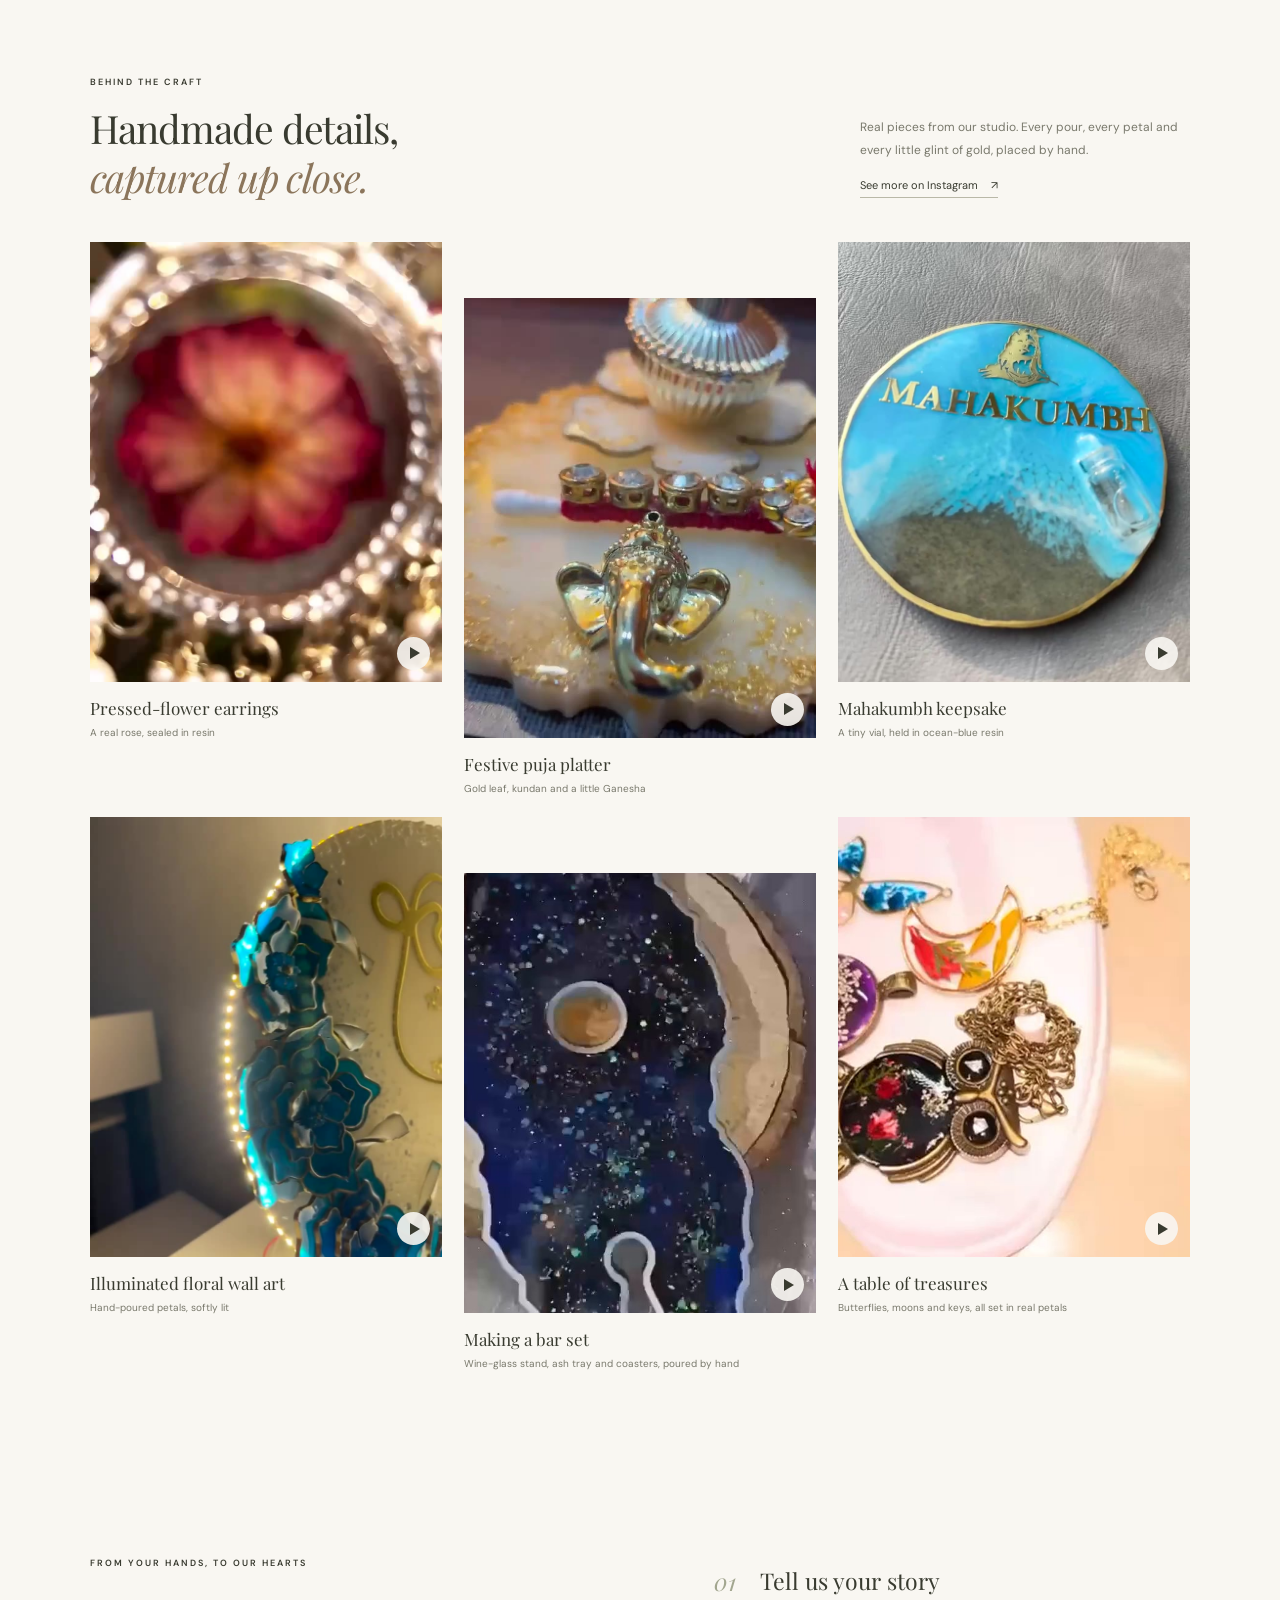
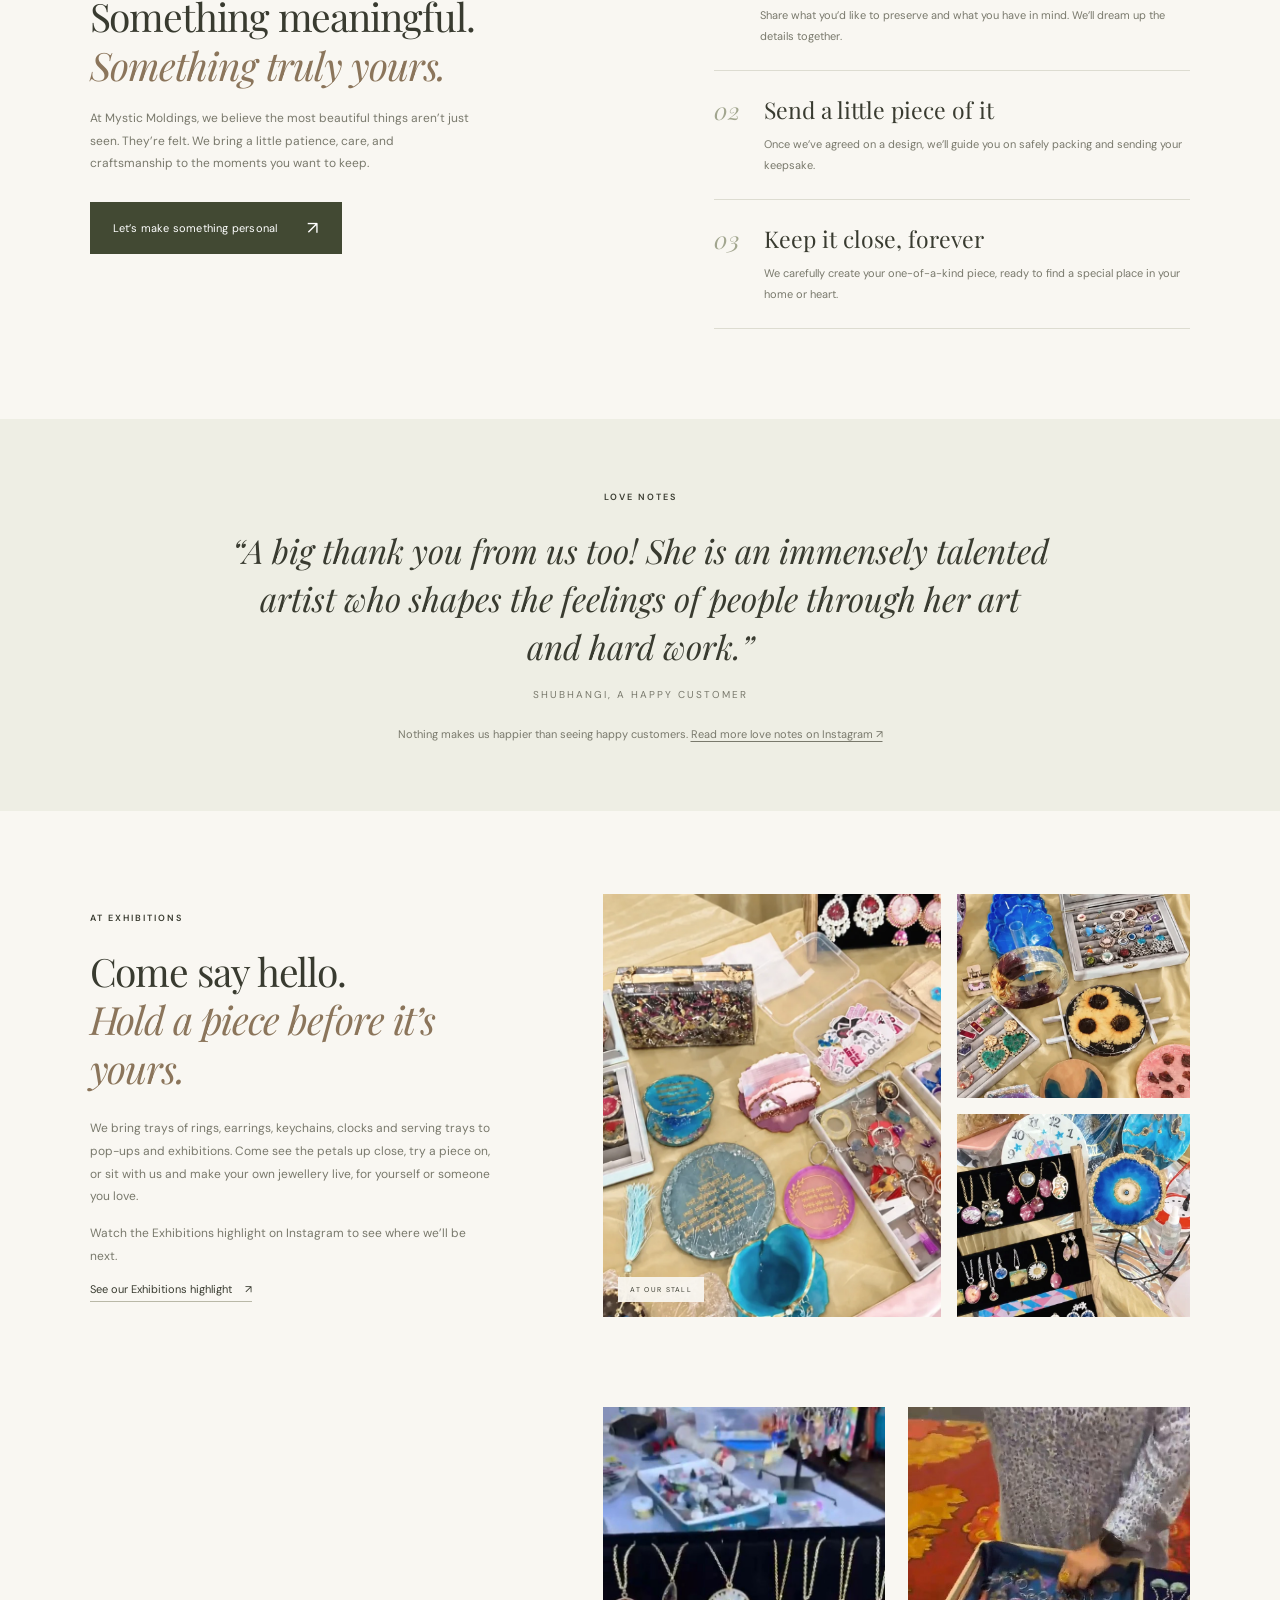
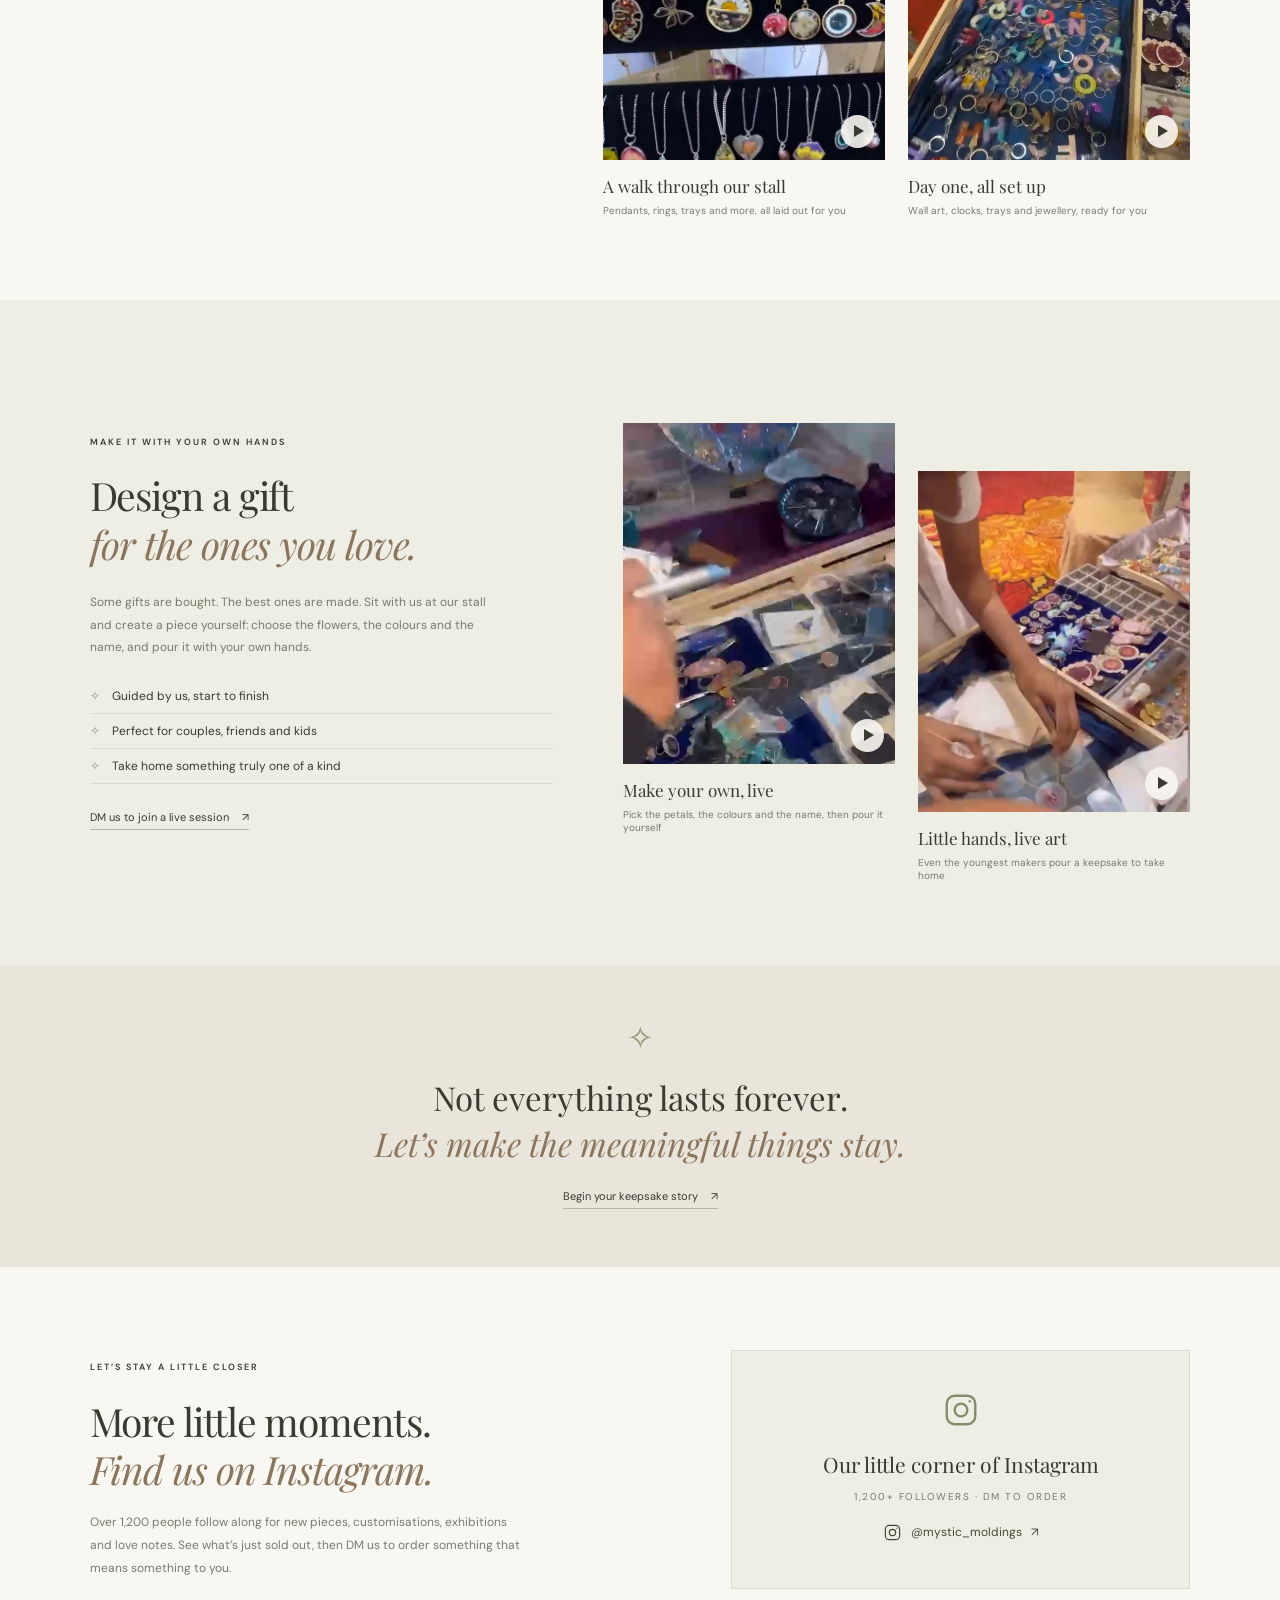
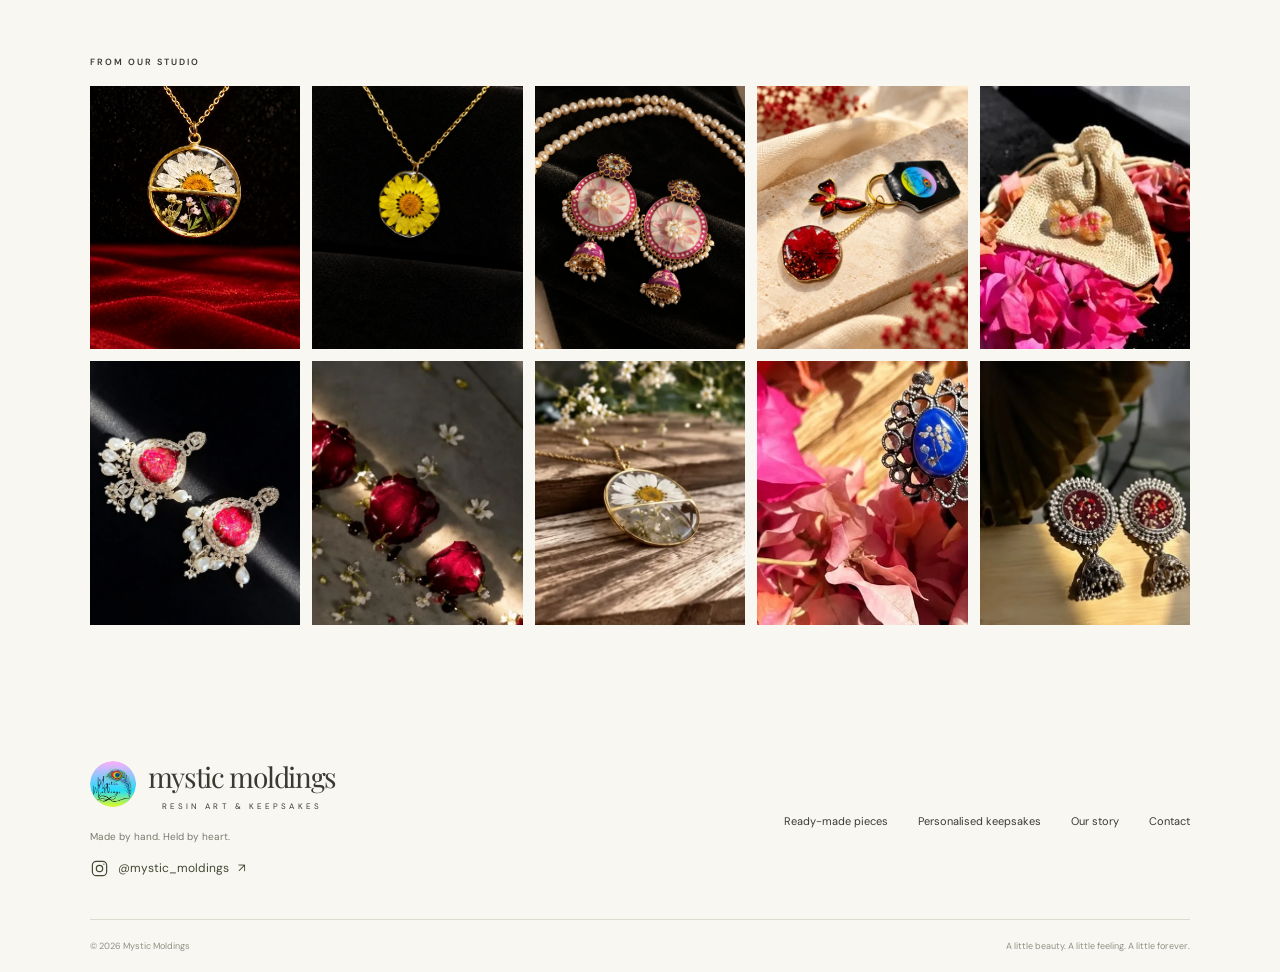
==== commit 338c165d: "Add a "Design a gift for the ones you love" section Move the live-making and kids live-art films int" ====
--- a/index.html
+++ b/index.html
@@ -1,6 +1,6 @@
 <!DOCTYPE html>
 <html lang="en">
-<head><meta charset="UTF-8"><meta name="viewport" content="width=device-width,initial-scale=1"><meta name="theme-color" content="#f5f1e9"><title>Mystic Moldings — Resin art & flower preservation</title><link rel="preconnect" href="https://fonts.googleapis.com"><link rel="preconnect" href="https://fonts.gstatic.com" crossorigin><link href="https://fonts.googleapis.com/css2?family=DM+Sans:wght@400;500;600;700&family=Manrope:wght@400;500;600&family=Playfair+Display:ital,wght@0,400;0,500;0,600;1,400;1,500&display=swap" rel="stylesheet"><meta name="description" content="Mystic Moldings: handcrafted resin art and flower preservation. Demi-fine jewellery, custom décor and personalised gifts for loved ones. DM @mystic_moldings on Instagram to order."><link rel="icon" type="image/png" sizes="64x64" href="images/favicon-64.png"><link rel="apple-touch-icon" href="images/logo-192.png"><link rel="stylesheet" href="styles.css?v=202609290941"></head>
+<head><meta charset="UTF-8"><meta name="viewport" content="width=device-width,initial-scale=1"><meta name="theme-color" content="#f5f1e9"><title>Mystic Moldings — Resin art & flower preservation</title><link rel="preconnect" href="https://fonts.googleapis.com"><link rel="preconnect" href="https://fonts.gstatic.com" crossorigin><link href="https://fonts.googleapis.com/css2?family=DM+Sans:wght@400;500;600;700&family=Manrope:wght@400;500;600&family=Playfair+Display:ital,wght@0,400;0,500;0,600;1,400;1,500&display=swap" rel="stylesheet"><meta name="description" content="Mystic Moldings: handcrafted resin art and flower preservation. Demi-fine jewellery, custom décor and personalised gifts for loved ones. DM @mystic_moldings on Instagram to order."><link rel="icon" type="image/png" sizes="64x64" href="images/favicon-64.png"><link rel="apple-touch-icon" href="images/logo-192.png"><link rel="stylesheet" href="styles.css?v=202609290952"></head>
 <body>
 <div class="announcement">Handcrafted resin art & flower preservation. <span>DM us on Instagram to order.</span></div>
 <header class="header"><a class="wordmark" href="#" aria-label="Mystic Moldings home"><img class="brand-logo" src="images/logo-header.webp" width="160" height="160" alt="">mystic moldings<span>RESIN ART & KEEPSAKES</span></a><nav aria-label="Main navigation"><a href="#collections">Our collections</a><a href="#keepsakes">Your memories, preserved</a><a href="#about">Our story</a><a href="contact.html">Contact</a></nav><a class="bag-button" id="open-bag" href="cart.html" aria-label="Open your cart">Cart <span id="bag-count">0</span><svg viewBox="0 0 24 24" fill="none" stroke="currentColor" stroke-width="1.4"><path d="M5 8h14l1 13H4L5 8Z"/><path d="M8 9V6a4 4 0 0 1 8 0v3"/></svg></a></header>
@@ -14,13 +14,15 @@
 <section class="keepsakes section" id="keepsakes"><div class="section-top"><div><p class="eyebrow">BECAUSE IT WAS NEVER JUST A FLOWER</p><h2>A little keepsake.<br><em>A whole lot of meaning.</em></h2></div><p>Every memory has a story.<br>Here’s how yours could live on.</p></div><div class="story-grid"><article class="story-card"><div class="story-image"><img src="images/photos/wedding-flower-lamp-story.webp" alt="A glowing resin night lamp holding preserved wedding roses, pearls and the couple’s names and wedding date" loading="lazy"><span>THE WEDDING KEEPSAKE</span></div><h3>From “I do” to always.</h3><p>The varmala from your wedding. The bouquet you held a little tighter. A piece of that beautiful beginning, preserved for all the days ahead.</p><button class="story-link" data-keepsake="Wedding flowers / varmala">Preserve your wedding flowers <span>↗</span></button></article><article class="story-card"><div class="story-image"><img src="images/photos/ruby-chandbali-earrings.webp" style="object-position:center 56%" alt="Chandbali earrings made with real red rose petals set in resin, framed in kundan crystals with pearl drops, in a beam of light" loading="lazy"><span>THE JUST-BECAUSE FLOWER</span></div><h3>It was never just a rose.</h3><p>A first date. A thoughtful surprise. A flower from someone who knew exactly what to say without saying a word. Some gestures deserve forever.</p><button class="story-link" data-keepsake="Rose / flower bouquet">Keep a special flower <span>↗</span></button></article><article class="story-card"><div class="story-image"><img src="images/photos/petal-name-clutch.webp" style="object-position:center 55%" alt="A bridal resin clutch made with the roses from her proposal, with rose petals, gold leaf and her name in gold" loading="lazy"><span>THE BRIDAL KEEPSAKE</span></div><h3>From “will you?” to “I do.”</h3><p>The roses from her proposal, preserved in resin and turned into the clutch she carries on her wedding day, with her name in gold.</p><button class="story-link" data-keepsake="Other special keepsake">Make a bridal clutch <span>↗</span></button></article></div><p class="story-disclaimer">Stories shown are illustrative inspirations, not customer accounts. Your story will always be yours to share.</p></section>
 <section class="customs section" id="customisations" aria-labelledby="custom-title"><div class="section-top"><div><p class="eyebrow">CUSTOMISATIONS</p><h2 id="custom-title">Made just for them.<br><em>Designed with you.</em></h2></div><p>Searching for something customised?<br>Tell us the idea, and we’ll pour it into being.</p></div><div class="story-grid"><article class="story-card"><div class="story-image"><img src="images/photos/custom-name-pendant-wide.webp" alt="" loading="lazy"><span>NAME PENDANT</span></div><h3>A name, in petals.</h3><p>Her name set among real pink petals, sealed in a pendant she’ll never take off.</p><button class="story-link" data-keepsake="Other special keepsake">Personalise a pendant <span>↗</span></button></article><article class="story-card"><div class="story-image"><img src="images/photos/custom-bar-set.webp" alt="" loading="lazy"><span>HOME BAR</span></div><h3>A bar set that’s all yours.</h3><p>Glass holder, bottle stand and coasters, poured in the colours and names you choose.</p><button class="story-link" data-keepsake="Other special keepsake">Plan a bar set <span>↗</span></button></article><article class="story-card"><div class="story-image"><img src="images/photos/custom-ganesha.webp" alt="" loading="lazy"><span>FESTIVE DÉCOR</span></div><h3>Blessings, poured in resin.</h3><p>A rose-red Ganesha to bring home for festivals, housewarmings and new beginnings.</p><button class="story-link" data-keepsake="Other special keepsake">Order a Ganesha <span>↗</span></button></article></div></section>
 <section class="date-night festive section" aria-labelledby="festive-title"><div class="date-night-image"><img src="images/photos/festive-table-tops.webp" alt="Three resin table tops with gold Ganesh, lotus and Om motifs on crushed-stone bases, with the words Bring divine blessings home" loading="lazy"></div><div class="date-night-copy"><p class="eyebrow">THE FESTIVE EDIT</p><h2 id="festive-title">Festive décor,<br><em>poured with devotion.</em></h2><p>Ganesh, lotus and Om table tops in hand-poured resin, finished in gold and set on crushed-stone bases. A little light for Navratri, Diwali and every celebration in between.</p><div class="date-night-actions"><a class="button dark" href="#shop" data-shop-filter="Home décor">Shop home décor <span>↗</span></a><a class="text-link" href="https://www.instagram.com/mystic_moldings/" target="_blank" rel="noopener noreferrer">DM to order <span aria-hidden="true">↗</span></a></div></div></section>
-<section class="craft-films section" id="behind-the-craft" aria-labelledby="craft-films-title"><div class="section-top"><div><p class="eyebrow">BEHIND THE CRAFT</p><h2 id="craft-films-title">Handmade details,<br><em>captured up close.</em></h2></div><div class="craft-films-aside"><p>Real pieces from our studio. Every pour, every petal and every little glint of gold, placed by hand.</p><a class="text-link" href="https://www.instagram.com/mystic_moldings/" target="_blank" rel="noopener noreferrer">See more on Instagram <span aria-hidden="true">↗</span></a></div></div><div class="craft-films-row"><figure class="craft-film"><div class="craft-film-frame"><video autoplay muted loop playsinline preload="metadata" poster="videos/product-video-02-poster.jpg" style="object-position:50% 40%" aria-label="Pressed-flower resin earrings with pearl tassels, hanging among green leaves"><source data-src="videos/product-video-02.mp4" type="video/mp4"></video><button class="film-toggle" type="button" aria-label="Pause the pressed-flower earrings film"></button></div><figcaption><h3>Pressed-flower earrings</h3><p>A real rose, sealed in resin</p></figcaption></figure><figure class="craft-film"><div class="craft-film-frame"><video autoplay muted loop playsinline preload="metadata" poster="videos/product-video-01-poster.jpg" style="object-position:46% 50%" aria-label="A resin puja platter with a gold Ganesha, kundan stones and gold flakes"><source data-src="videos/product-video-01.mp4" type="video/mp4"></video><button class="film-toggle" type="button" aria-label="Pause the festive puja platter film"></button></div><figcaption><h3>Festive puja platter</h3><p>Gold leaf, kundan and a little Ganesha</p></figcaption></figure><figure class="craft-film"><div class="craft-film-frame"><video autoplay muted loop playsinline preload="metadata" poster="videos/product-video-03-poster.jpg" style="object-position:50% 50%" aria-label="A blue resin Mahakumbh coaster holding a small glass vial"><source data-src="videos/product-video-03.mp4" type="video/mp4"></video><button class="film-toggle" type="button" aria-label="Pause the mahakumbh keepsake film"></button></div><figcaption><h3>Mahakumbh keepsake</h3><p>A tiny vial, held in ocean-blue resin</p></figcaption></figure><figure class="craft-film"><div class="craft-film-frame"><video autoplay muted loop playsinline preload="metadata" poster="videos/product-video-04-poster.jpg" style="object-position:60% 50%" aria-label="Blue resin flowers on a wall piece lit by a ring of warm lights"><source data-src="videos/product-video-04.mp4" type="video/mp4"></video><button class="film-toggle" type="button" aria-label="Pause the illuminated floral wall art film"></button></div><figcaption><h3>Illuminated floral wall art</h3><p>Hand-poured petals, softly lit</p></figcaption></figure><figure class="craft-film"><div class="craft-film-frame"><video autoplay muted loop playsinline preload="metadata" poster="videos/making-bar-set-poster.jpg" aria-label="Pouring glitter resin into a wine-glass stand mould and making a matching ash tray"><source data-src="videos/making-bar-set.mp4" type="video/mp4"></video><button class="film-toggle" type="button" aria-label="Pause the making a bar set film"></button></div><figcaption><h3>Making a bar set</h3><p>Wine-glass stand, ash tray and coasters, poured by hand</p></figcaption></figure><figure class="craft-film"><div class="craft-film-frame"><video autoplay muted loop playsinline preload="metadata" poster="videos/live-session-poster.jpg" aria-label="A customer designing her own resin jewellery live at our exhibition stall"><source data-src="videos/live-session.mp4" type="video/mp4"></video><button class="film-toggle" type="button" aria-label="Pause the make your own, live film"></button></div><figcaption><h3>Make your own, live</h3><p>Design a piece for yourself or someone you love, right at our stall</p></figcaption></figure><figure class="craft-film"><div class="craft-film-frame"><video autoplay muted loop playsinline preload="metadata" poster="videos/pendant-flatlay-poster.jpg" aria-label="Resin pendants, earrings and a key keychain laid out on a pink cloth"><source data-src="videos/pendant-flatlay.mp4" type="video/mp4"></video><button class="film-toggle" type="button" aria-label="Pause the a table of treasures film"></button></div><figcaption><h3>A table of treasures</h3><p>Butterflies, moons and keys, all set in real petals</p></figcaption></figure></div></section>
+<section class="craft-films section" id="behind-the-craft" aria-labelledby="craft-films-title"><div class="section-top"><div><p class="eyebrow">BEHIND THE CRAFT</p><h2 id="craft-films-title">Handmade details,<br><em>captured up close.</em></h2></div><div class="craft-films-aside"><p>Real pieces from our studio. Every pour, every petal and every little glint of gold, placed by hand.</p><a class="text-link" href="https://www.instagram.com/mystic_moldings/" target="_blank" rel="noopener noreferrer">See more on Instagram <span aria-hidden="true">↗</span></a></div></div><div class="craft-films-row"><figure class="craft-film"><div class="craft-film-frame"><video autoplay muted loop playsinline preload="metadata" poster="videos/product-video-02-poster.jpg" style="object-position:50% 40%" aria-label="Pressed-flower resin earrings with pearl tassels, hanging among green leaves"><source data-src="videos/product-video-02.mp4" type="video/mp4"></video><button class="film-toggle" type="button" aria-label="Pause the pressed-flower earrings film"></button></div><figcaption><h3>Pressed-flower earrings</h3><p>A real rose, sealed in resin</p></figcaption></figure><figure class="craft-film"><div class="craft-film-frame"><video autoplay muted loop playsinline preload="metadata" poster="videos/product-video-01-poster.jpg" style="object-position:46% 50%" aria-label="A resin puja platter with a gold Ganesha, kundan stones and gold flakes"><source data-src="videos/product-video-01.mp4" type="video/mp4"></video><button class="film-toggle" type="button" aria-label="Pause the festive puja platter film"></button></div><figcaption><h3>Festive puja platter</h3><p>Gold leaf, kundan and a little Ganesha</p></figcaption></figure><figure class="craft-film"><div class="craft-film-frame"><video autoplay muted loop playsinline preload="metadata" poster="videos/product-video-03-poster.jpg" style="object-position:50% 50%" aria-label="A blue resin Mahakumbh coaster holding a small glass vial"><source data-src="videos/product-video-03.mp4" type="video/mp4"></video><button class="film-toggle" type="button" aria-label="Pause the mahakumbh keepsake film"></button></div><figcaption><h3>Mahakumbh keepsake</h3><p>A tiny vial, held in ocean-blue resin</p></figcaption></figure><figure class="craft-film"><div class="craft-film-frame"><video autoplay muted loop playsinline preload="metadata" poster="videos/product-video-04-poster.jpg" style="object-position:60% 50%" aria-label="Blue resin flowers on a wall piece lit by a ring of warm lights"><source data-src="videos/product-video-04.mp4" type="video/mp4"></video><button class="film-toggle" type="button" aria-label="Pause the illuminated floral wall art film"></button></div><figcaption><h3>Illuminated floral wall art</h3><p>Hand-poured petals, softly lit</p></figcaption></figure><figure class="craft-film"><div class="craft-film-frame"><video autoplay muted loop playsinline preload="metadata" poster="videos/making-bar-set-poster.jpg" aria-label="Pouring glitter resin into a wine-glass stand mould and making a matching ash tray"><source data-src="videos/making-bar-set.mp4" type="video/mp4"></video><button class="film-toggle" type="button" aria-label="Pause the making a bar set film"></button></div><figcaption><h3>Making a bar set</h3><p>Wine-glass stand, ash tray and coasters, poured by hand</p></figcaption></figure><figure class="craft-film"><div class="craft-film-frame"><video autoplay muted loop playsinline preload="metadata" poster="videos/pendant-flatlay-poster.jpg" aria-label="Resin pendants, earrings and a key keychain laid out on a pink cloth"><source data-src="videos/pendant-flatlay.mp4" type="video/mp4"></video><button class="film-toggle" type="button" aria-label="Pause the a table of treasures film"></button></div><figcaption><h3>A table of treasures</h3><p>Butterflies, moons and keys, all set in real petals</p></figcaption></figure></div></section>
 <section class="process section" id="about"><div class="process-intro"><p class="eyebrow">FROM YOUR HANDS, TO OUR HEARTS</p><h2>Something meaningful.<br><em>Something truly yours.</em></h2><p>At Mystic Moldings, we believe the most beautiful things aren’t just seen. They’re felt. We bring a little patience, care, and craftsmanship to the moments you want to keep.</p><button class="button dark" data-keepsake="Other special keepsake">Let’s make something personal <span>↗</span></button></div><div class="steps"><div><span>01</span><article><h3>Tell us your story</h3><p>Share what you’d like to preserve and what you have in mind. We’ll dream up the details together.</p></article></div><div><span>02</span><article><h3>Send a little piece of it</h3><p>Once we’ve agreed on a design, we’ll guide you on safely packing and sending your keepsake.</p></article></div><div><span>03</span><article><h3>Keep it close, forever</h3><p>We carefully create your one-of-a-kind piece, ready to find a special place in your home or heart.</p></article></div></div></section>
 <section class="love-note" aria-labelledby="love-title"><p class="eyebrow">LOVE NOTES</p><h2 id="love-title" class="visually-hidden">What our customers say</h2><blockquote><p>“A big thank you from us too! She is an immensely talented artist who shapes the feelings of people through her art and hard work.”</p><footer>Shubhangi, a happy customer</footer></blockquote><p class="love-foot">Nothing makes us happier than seeing happy customers. <a href="https://www.instagram.com/mystic_moldings/" target="_blank" rel="noopener noreferrer">Read more love notes on Instagram ↗</a></p></section>
-<section class="exhibitions section" aria-labelledby="exhibitions-title"><div class="exhibition-copy"><p class="eyebrow">AT EXHIBITIONS</p><h2 id="exhibitions-title">Come say hello.<br><em>Hold a piece before it’s yours.</em></h2><p>We bring trays of rings, earrings, keychains, clocks and serving trays to pop-ups and exhibitions. Come see the petals up close, try a piece on, or sit with us and make your own jewellery live, for yourself or someone you love.</p><p>Watch the Exhibitions highlight on Instagram to see where we’ll be next.</p><a class="text-link" href="https://www.instagram.com/mystic_moldings/" target="_blank" rel="noopener noreferrer">See our Exhibitions highlight <span aria-hidden="true">↗</span></a></div><div class="exhibition-collage"><figure class="ex-main"><img src="images/photos/exhibition-stall-1.webp" alt="A Mystic Moldings exhibition table with a petal clutch, resin trays and coasters, keychains and a rack of pendants and earrings" loading="lazy"><figcaption>AT OUR STALL</figcaption></figure><figure><img src="images/photos/exhibition-stall-3.webp" alt="A box of resin rings, a sunflower tray, a flower bangle and resin trays laid out at an exhibition" loading="lazy"></figure><figure><img src="images/photos/exhibition-stall-2.webp" alt="Resin wall clocks, a photo frame and a rack of pendants and earrings at a Mystic Moldings exhibition stall" loading="lazy"></figure></div><div class="craft-films-row exhibition-films"><figure class="craft-film"><div class="craft-film-frame"><video autoplay muted loop playsinline preload="metadata" poster="videos/stall-walkthrough-poster.jpg" aria-label="A walk past the Mystic Moldings stall at an outdoor exhibition, with pendants, rings and trays"><source data-src="videos/stall-walkthrough.mp4" type="video/mp4"></video><button class="film-toggle" type="button" aria-label="Pause the a walk through our stall film"></button></div><figcaption><h3>A walk through our stall</h3><p>Pendants, rings, trays and more, all laid out for you</p></figcaption></figure><figure class="craft-film"><div class="craft-film-frame"><video autoplay muted loop playsinline preload="metadata" poster="videos/exhibition-day-poster.jpg" aria-label="The Mystic Moldings exhibition stall with resin wall art, clocks, trays and jewellery"><source data-src="videos/exhibition-day.mp4" type="video/mp4"></video><button class="film-toggle" type="button" aria-label="Pause the day one, all set up film"></button></div><figcaption><h3>Day one, all set up</h3><p>Wall art, clocks, trays and jewellery, ready for you</p></figcaption></figure><figure class="craft-film"><div class="craft-film-frame"><video autoplay muted loop playsinline preload="metadata" poster="videos/kids-live-art-poster.jpg" aria-label="Children making their own resin art live at an exhibition"><source data-src="videos/kids-live-art.mp4" type="video/mp4"></video><button class="film-toggle" type="button" aria-label="Pause the little hands, live art film"></button></div><figcaption><h3>Little hands, live art</h3><p>Kids pouring their own resin keepsakes at our stall</p></figcaption></figure></div></section>
+<section class="exhibitions section" aria-labelledby="exhibitions-title"><div class="exhibition-copy"><p class="eyebrow">AT EXHIBITIONS</p><h2 id="exhibitions-title">Come say hello.<br><em>Hold a piece before it’s yours.</em></h2><p>We bring trays of rings, earrings, keychains, clocks and serving trays to pop-ups and exhibitions. Come see the petals up close, try a piece on, or sit with us and make your own jewellery live, for yourself or someone you love.</p><p>Watch the Exhibitions highlight on Instagram to see where we’ll be next.</p><a class="text-link" href="https://www.instagram.com/mystic_moldings/" target="_blank" rel="noopener noreferrer">See our Exhibitions highlight <span aria-hidden="true">↗</span></a></div><div class="exhibition-collage"><figure class="ex-main"><img src="images/photos/exhibition-stall-1.webp" alt="A Mystic Moldings exhibition table with a petal clutch, resin trays and coasters, keychains and a rack of pendants and earrings" loading="lazy"><figcaption>AT OUR STALL</figcaption></figure><figure><img src="images/photos/exhibition-stall-3.webp" alt="A box of resin rings, a sunflower tray, a flower bangle and resin trays laid out at an exhibition" loading="lazy"></figure><figure><img src="images/photos/exhibition-stall-2.webp" alt="Resin wall clocks, a photo frame and a rack of pendants and earrings at a Mystic Moldings exhibition stall" loading="lazy"></figure></div><div class="craft-films-row exhibition-films"><figure class="craft-film"><div class="craft-film-frame"><video autoplay muted loop playsinline preload="metadata" poster="videos/stall-walkthrough-poster.jpg" aria-label="A walk past the Mystic Moldings stall at an outdoor exhibition, with pendants, rings and trays"><source data-src="videos/stall-walkthrough.mp4" type="video/mp4"></video><button class="film-toggle" type="button" aria-label="Pause the a walk through our stall film"></button></div><figcaption><h3>A walk through our stall</h3><p>Pendants, rings, trays and more, all laid out for you</p></figcaption></figure><figure class="craft-film"><div class="craft-film-frame"><video autoplay muted loop playsinline preload="metadata" poster="videos/exhibition-day-poster.jpg" aria-label="The Mystic Moldings exhibition stall with resin wall art, clocks, trays and jewellery"><source data-src="videos/exhibition-day.mp4" type="video/mp4"></video><button class="film-toggle" type="button" aria-label="Pause the day one, all set up film"></button></div><figcaption><h3>Day one, all set up</h3><p>Wall art, clocks, trays and jewellery, ready for you</p></figcaption></figure></div></section>
+<section class="diy section" id="make-your-own" aria-labelledby="diy-title"><div class="diy-copy"><p class="eyebrow">MAKE IT WITH YOUR OWN HANDS</p><h2 id="diy-title">Design a gift<br><em>for the ones you love.</em></h2><p>Some gifts are bought. The best ones are made. Sit with us at our stall and create a piece yourself: choose the flowers, the colours and the name, and pour it with your own hands.</p><ul class="diy-points"><li>Guided by us, start to finish</li><li>Perfect for couples, friends and kids</li><li>Take home something truly one of a kind</li></ul><a class="text-link" href="https://www.instagram.com/mystic_moldings/" target="_blank" rel="noopener noreferrer">DM us to join a live session <span aria-hidden="true">↗</span></a></div><div class="craft-films-row diy-films"><figure class="craft-film"><div class="craft-film-frame"><video autoplay muted loop playsinline preload="metadata" poster="videos/live-session-poster.jpg" aria-label="A customer designing her own resin jewellery live at our exhibition stall"><source data-src="videos/live-session.mp4" type="video/mp4"></video><button class="film-toggle" type="button" aria-label="Pause the make your own, live film"></button></div><figcaption><h3>Make your own, live</h3><p>Pick the petals, the colours and the name, then pour it yourself</p></figcaption></figure><figure class="craft-film"><div class="craft-film-frame"><video autoplay muted loop playsinline preload="metadata" poster="videos/kids-live-art-poster.jpg" aria-label="Children making their own resin art live at an exhibition"><source data-src="videos/kids-live-art.mp4" type="video/mp4"></video><button class="film-toggle" type="button" aria-label="Pause the little hands, live art film"></button></div><figcaption><h3>Little hands, live art</h3><p>Even the youngest makers pour a keepsake to take home</p></figcaption></figure></div></section>
+
 <section class="closing"><span>✧</span><p>Not everything lasts forever.<br><em>Let’s make the meaningful things stay.</em></p><button class="text-link" data-keepsake="Other special keepsake">Begin your keepsake story <span>↗</span></button></section>
 <section class="instagram-section section" aria-labelledby="instagram-title"><div><p class="eyebrow">LET’S STAY A LITTLE CLOSER</p><h2 id="instagram-title">More little moments.<br><em>Find us on Instagram.</em></h2><p>Over 1,200 people follow along for new pieces, customisations, exhibitions and love notes. See what’s just sold out, then DM us to order something that means something to you.</p></div><div class="instagram-invite"><svg viewBox="0 0 24 24" fill="none" stroke="currentColor" stroke-width="1.5" aria-hidden="true"><rect x="3" y="3" width="18" height="18" rx="5"/><circle cx="12" cy="12" r="4"/><circle cx="17.5" cy="6.5" r=".8" fill="currentColor" stroke="none"/></svg><p>Our little corner of Instagram</p><p class="instagram-stats">1,200+ followers · DM to order</p><a class="instagram-link" href="https://www.instagram.com/mystic_moldings/" target="_blank" rel="noopener noreferrer" aria-label="Mystic Moldings on Instagram (opens in a new tab)"><svg viewBox="0 0 24 24" fill="none" stroke="currentColor" stroke-width="1.5" aria-hidden="true"><rect x="3" y="3" width="18" height="18" rx="5"/><circle cx="12" cy="12" r="4"/><circle cx="17.5" cy="6.5" r=".8" fill="currentColor" stroke="none"/></svg><span>@mystic_moldings</span><span aria-hidden="true">↗</span></a></div><div class="studio-strip"><p class="eyebrow">FROM OUR STUDIO</p><div class="studio-grid"><a href="https://www.instagram.com/mystic_moldings/" target="_blank" rel="noopener noreferrer" aria-label="A daisy and wildflower pendant on red velvet — view more on Instagram (opens in a new tab)"><img src="images/photos/studio-daisy-pendant.webp" alt="" loading="lazy"></a><a href="https://www.instagram.com/mystic_moldings/" target="_blank" rel="noopener noreferrer" aria-label="A sunflower pendant on black velvet — view more on Instagram (opens in a new tab)"><img src="images/photos/studio-sunflower.webp" alt="" loading="lazy"></a><a href="https://www.instagram.com/mystic_moldings/" target="_blank" rel="noopener noreferrer" aria-label="Pink bloom jhumkas beside a string of pearls — view more on Instagram (opens in a new tab)"><img src="images/photos/studio-jhumkas.webp" alt="" loading="lazy"></a><a href="https://www.instagram.com/mystic_moldings/" target="_blank" rel="noopener noreferrer" aria-label="A red butterfly and rose keychain on stone — view more on Instagram (opens in a new tab)"><img src="images/photos/studio-butterfly-keychain.webp" alt="" loading="lazy"></a><a href="https://www.instagram.com/mystic_moldings/" target="_blank" rel="noopener noreferrer" aria-label="Bow-shaped resin studs on a jute potli among bougainvillea — view more on Instagram (opens in a new tab)"><img src="images/photos/studio-potli-studs.webp" alt="" loading="lazy"></a><a href="https://www.instagram.com/mystic_moldings/" target="_blank" rel="noopener noreferrer" aria-label="Ruby bloom chandbalis in a beam of light — view more on Instagram (opens in a new tab)"><img src="images/photos/ruby-chandbali-earrings.webp" alt="" loading="lazy"></a><a href="https://www.instagram.com/mystic_moldings/" target="_blank" rel="noopener noreferrer" aria-label="Preserved roses and baby’s breath on stone — view more on Instagram (opens in a new tab)"><img src="images/photos/studio-roses-brand.webp" alt="" loading="lazy"></a><a href="https://www.instagram.com/mystic_moldings/" target="_blank" rel="noopener noreferrer" aria-label="A half-daisy pendant on weathered wood — view more on Instagram (opens in a new tab)"><img src="images/photos/studio-half-daisy.webp" alt="" loading="lazy"></a><a href="https://www.instagram.com/mystic_moldings/" target="_blank" rel="noopener noreferrer" aria-label="A royal-blue filigree ring among bougainvillea — view more on Instagram (opens in a new tab)"><img src="images/photos/filigree-ring-3.webp" alt="" loading="lazy"></a><a href="https://www.instagram.com/mystic_moldings/" target="_blank" rel="noopener noreferrer" aria-label="Oxidised ruby jhumkas in the afternoon sun — view more on Instagram (opens in a new tab)"><img src="images/photos/oxidised-ruby-jhumkas-2.webp" alt="" loading="lazy"></a></div></div></section>
 </main><footer><div><a class="wordmark" href="#"><img class="brand-logo" src="images/logo-header.webp" width="160" height="160" alt="">mystic moldings<span>RESIN ART & KEEPSAKES</span></a><p>Made by hand. Held by heart.</p><a class="instagram-link" href="https://www.instagram.com/mystic_moldings/" target="_blank" rel="noopener noreferrer" aria-label="Mystic Moldings on Instagram (opens in a new tab)"><svg viewBox="0 0 24 24" fill="none" stroke="currentColor" stroke-width="1.5" aria-hidden="true"><rect x="3" y="3" width="18" height="18" rx="5"/><circle cx="12" cy="12" r="4"/><circle cx="17.5" cy="6.5" r=".8" fill="currentColor" stroke="none"/></svg><span>@mystic_moldings</span><span aria-hidden="true">↗</span></a></div><div class="footer-links"><a href="#shop">Ready-made pieces</a><a href="#keepsakes">Personalised keepsakes</a><a href="#about">Our story</a><a href="contact.html">Contact</a></div><div class="footer-bottom"><span>© <span id="year"></span> Mystic Moldings</span><span>A little beauty. A little feeling. A little forever.</span></div></footer>
 
-<dialog id="custom-dialog"><div class="dialog-heading"><h2>Start <em>your story.</em></h2><button class="close" data-close aria-label="Close personalisation form">×</button></div><p class="form-intro">A few little details to imagine your one-of-a-kind keepsake.</p><form id="custom-form"><label>Your name<input name="name" required maxlength="80" autocomplete="name" placeholder="What should we call you?"></label><label>Email address<input name="email" type="email" required autocomplete="email" placeholder="you@example.com"></label><label>What would you like to preserve?<select name="keepsake"><option>Wedding flowers / varmala</option><option>Rose / flower bouquet</option><option>Pet hair keepsake</option><option>Other special keepsake</option></select></label><label>A little about your idea<textarea name="story" rows="3" maxlength="2000" placeholder="A favourite shape, a meaningful detail, or the story behind it…"></textarea></label><p class="dialog-note">This form saves a draft only. Download your idea, then visit <a href="https://www.instagram.com/mystic_moldings/" target="_blank" rel="noopener noreferrer">@mystic_moldings on Instagram ↗</a> to share it in a message. Nothing is sent automatically.</p><button class="button dark full" type="submit">Download my enquiry <span>↓</span></button><p id="form-status" role="status"></p></form></dialog><div class="toast" id="toast" role="status"></div><script src="script.js?v=202609290941"></script>
+<dialog id="custom-dialog"><div class="dialog-heading"><h2>Start <em>your story.</em></h2><button class="close" data-close aria-label="Close personalisation form">×</button></div><p class="form-intro">A few little details to imagine your one-of-a-kind keepsake.</p><form id="custom-form"><label>Your name<input name="name" required maxlength="80" autocomplete="name" placeholder="What should we call you?"></label><label>Email address<input name="email" type="email" required autocomplete="email" placeholder="you@example.com"></label><label>What would you like to preserve?<select name="keepsake"><option>Wedding flowers / varmala</option><option>Rose / flower bouquet</option><option>Pet hair keepsake</option><option>Other special keepsake</option></select></label><label>A little about your idea<textarea name="story" rows="3" maxlength="2000" placeholder="A favourite shape, a meaningful detail, or the story behind it…"></textarea></label><p class="dialog-note">This form saves a draft only. Download your idea, then visit <a href="https://www.instagram.com/mystic_moldings/" target="_blank" rel="noopener noreferrer">@mystic_moldings on Instagram ↗</a> to share it in a message. Nothing is sent automatically.</p><button class="button dark full" type="submit">Download my enquiry <span>↓</span></button><p id="form-status" role="status"></p></form></dialog><div class="toast" id="toast" role="status"></div><script src="script.js?v=202609290952"></script>
 </body></html>
--- a/styles.css
+++ b/styles.css
@@ -79,4 +79,13 @@
 .craft-films-row{grid-template-columns:repeat(3,1fr)}.craft-film:nth-child(even){margin-top:0}.craft-film:nth-child(3n+2){margin-top:56px}
 @media(max-width:700px){.craft-film:nth-child(3n+2){margin-top:0}}
 .exhibition-films{grid-column:1/-1;margin-top:10px}
-.craft-film video{cursor:zoom-in}.craft-film video:fullscreen{object-fit:contain;background:#000}.craft-film video:-webkit-full-screen{object-fit:contain;background:#000}
+.craft-film video{cursor:zoom-in}
+@media(hover:hover) and (min-width:701px){.craft-film{position:relative;z-index:1;transition:z-index 0s .35s}.craft-film:hover{z-index:5;transition:z-index 0s}.craft-film-frame{transition:transform .35s ease,box-shadow .35s ease}.craft-film:hover .craft-film-frame{transform:scale(1.28);box-shadow:0 24px 60px -18px rgba(40,38,30,.55)}.craft-films-row .craft-film:nth-child(3n+1) .craft-film-frame{transform-origin:left center}.craft-films-row .craft-film:nth-child(3n) .craft-film-frame{transform-origin:right center}}
+.film-popout{position:fixed;inset:0;z-index:60;display:grid;place-items:center;padding:24px;opacity:0;transition:opacity .25s}.film-popout.open{opacity:1}
+.film-popout-frame{position:relative;height:min(86vh,900px);aspect-ratio:9/14;max-width:92vw;box-shadow:0 30px 90px -20px rgba(40,38,30,.6);transform:scale(.92);transition:transform .25s ease;background:#1f1f1a}.film-popout.open .film-popout-frame{transform:none}
+.film-popout-frame video{width:100%;height:100%;object-fit:cover;display:block}
+.film-popout-close{position:absolute;top:10px;right:10px;width:38px;height:38px;border:0;border-radius:50%;background:#f9f7f2ee;font-size:22px;line-height:1;color:#393b30;cursor:pointer}
+.exhibition-films{grid-template-columns:repeat(2,1fr);grid-column:2/3;max-width:666px;width:100%;justify-self:end}.exhibition-films .craft-film:nth-child(n){margin-top:0}.diy{display:grid;grid-template-columns:minmax(0,.9fr) minmax(0,1.1fr);gap:70px;align-items:center;background:#eeeee4;max-width:none;padding-inline:max(7%,calc((100% - 1240px)/2))}.diy-copy h2{margin-bottom:22px}.diy-copy>p:not(.eyebrow){font-size:12px;line-height:1.9;color:var(--muted);max-width:420px}.diy-points{list-style:none;padding:0;margin:20px 0 26px}.diy-points li{font-size:12px;padding:9px 0 9px 22px;border-bottom:1px solid var(--line);position:relative}.diy-points li:before{content:"✧";position:absolute;left:0;color:#8b906c}.diy-films{grid-template-columns:repeat(2,1fr)}.diy-films .craft-film:nth-child(n){margin-top:0}.diy-films .craft-film:nth-child(2){margin-top:48px}.diy-films .craft-film:nth-child(1) .craft-film-frame{transform-origin:left center}.diy-films .craft-film:nth-child(2) .craft-film-frame{transform-origin:right center}
+@media(max-width:1000px){.diy{gap:40px}}
+@media(max-width:700px){.diy{grid-template-columns:1fr;gap:30px}.diy-films .craft-film:nth-child(2){margin-top:0}}
+@media(max-width:700px){.exhibition-films{grid-column:1/-1;max-width:none;width:auto;justify-self:stretch}}
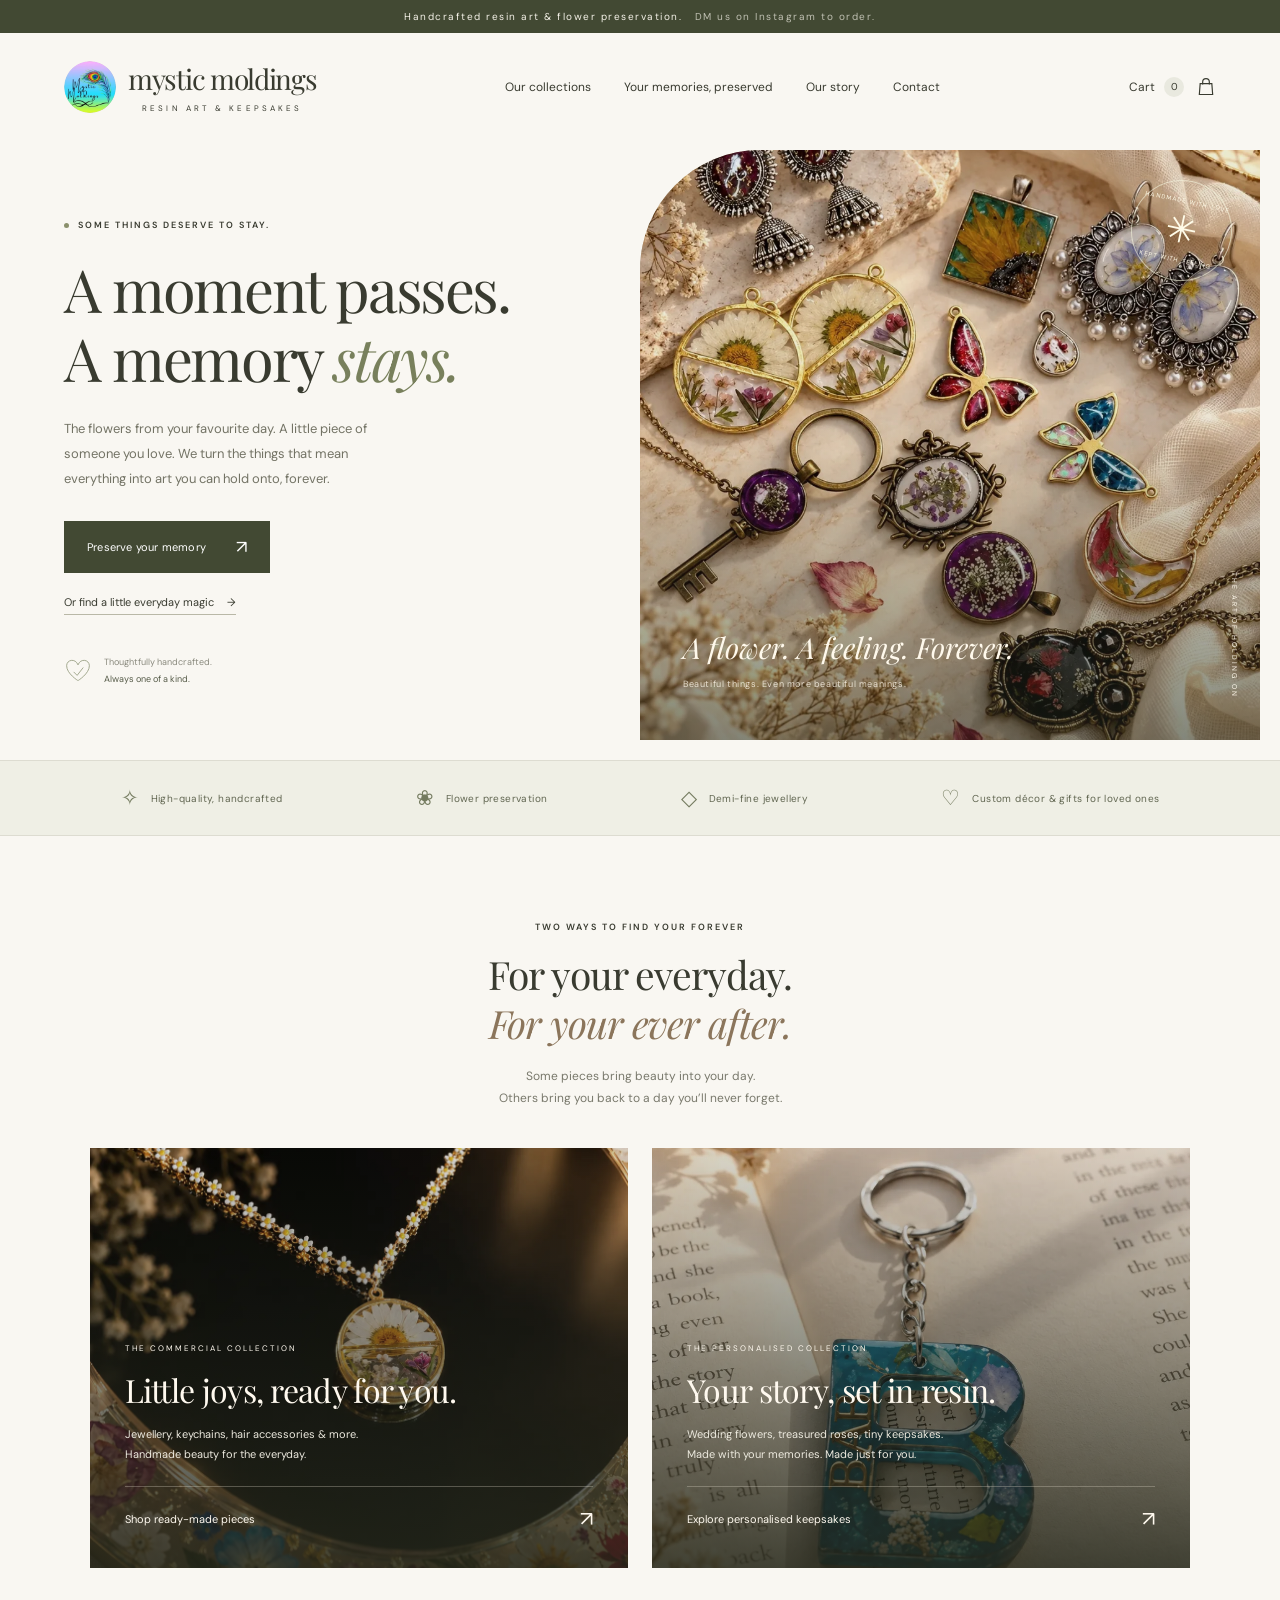
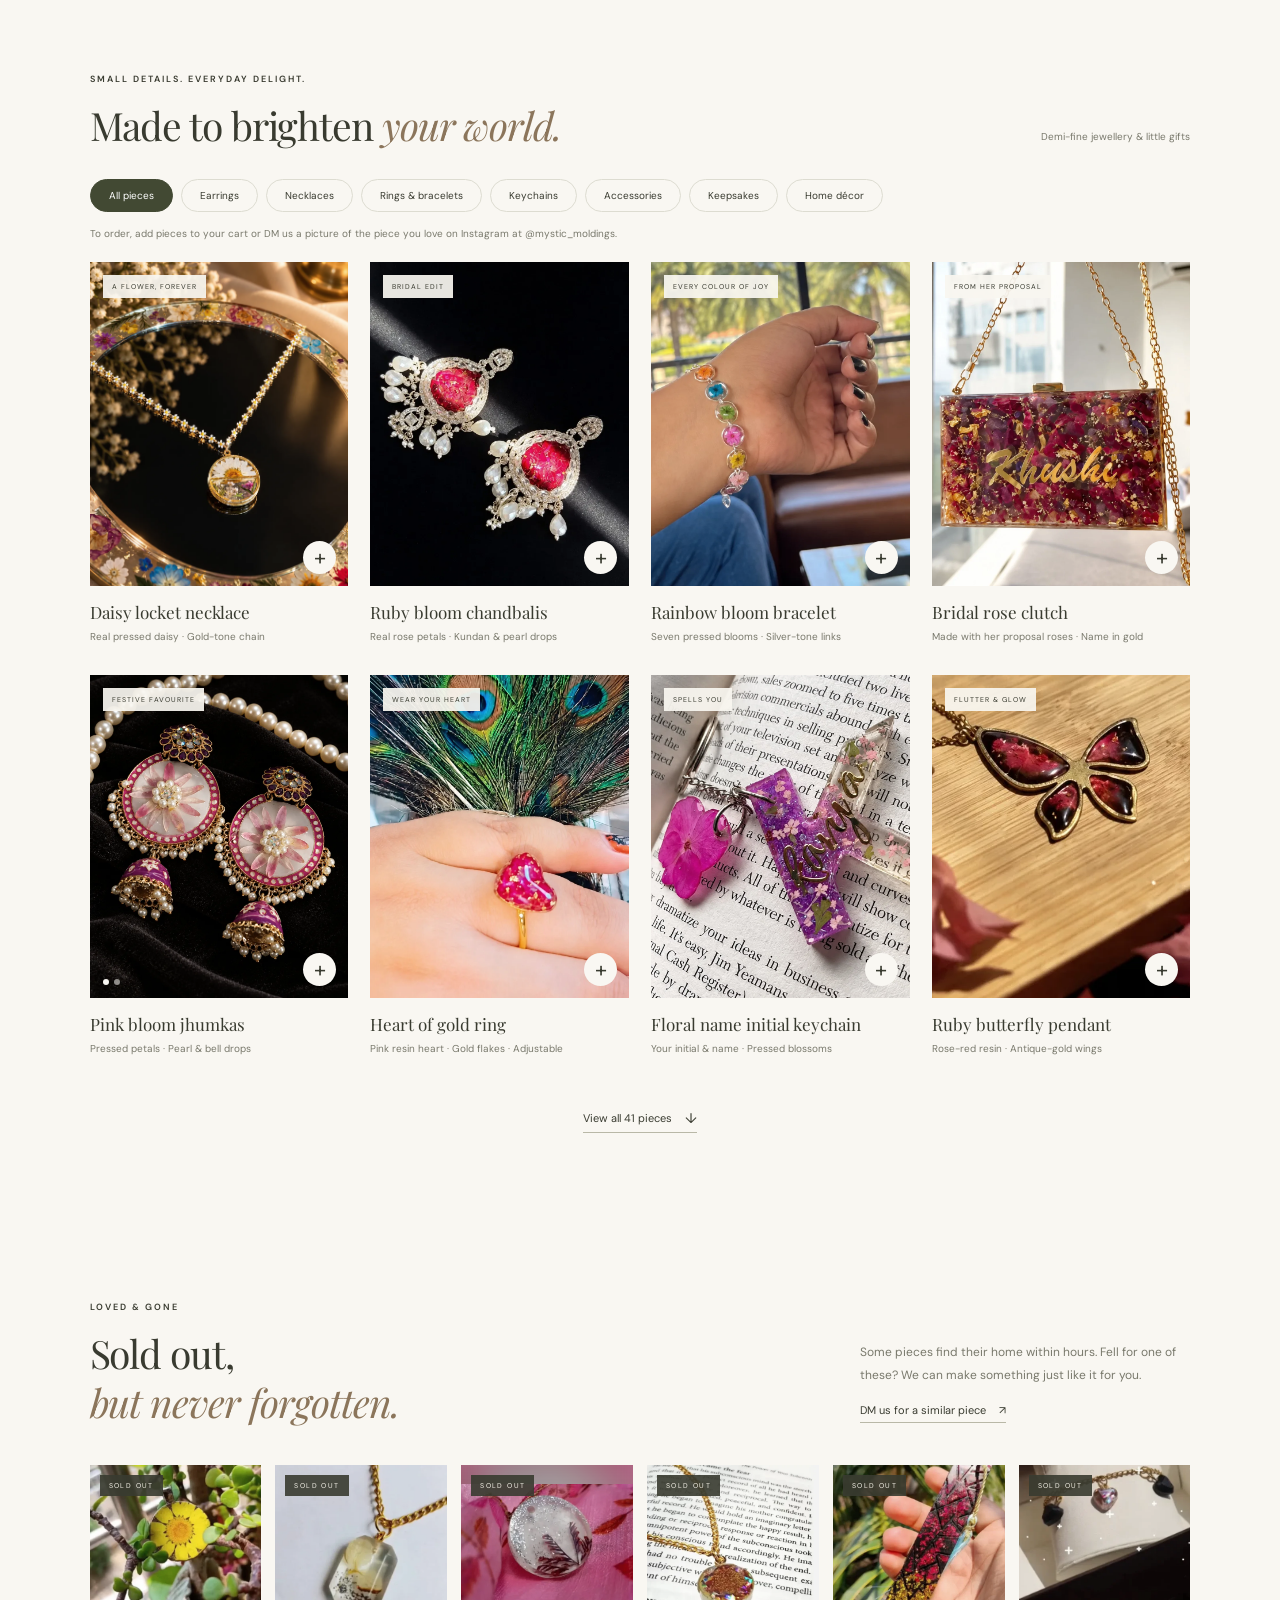
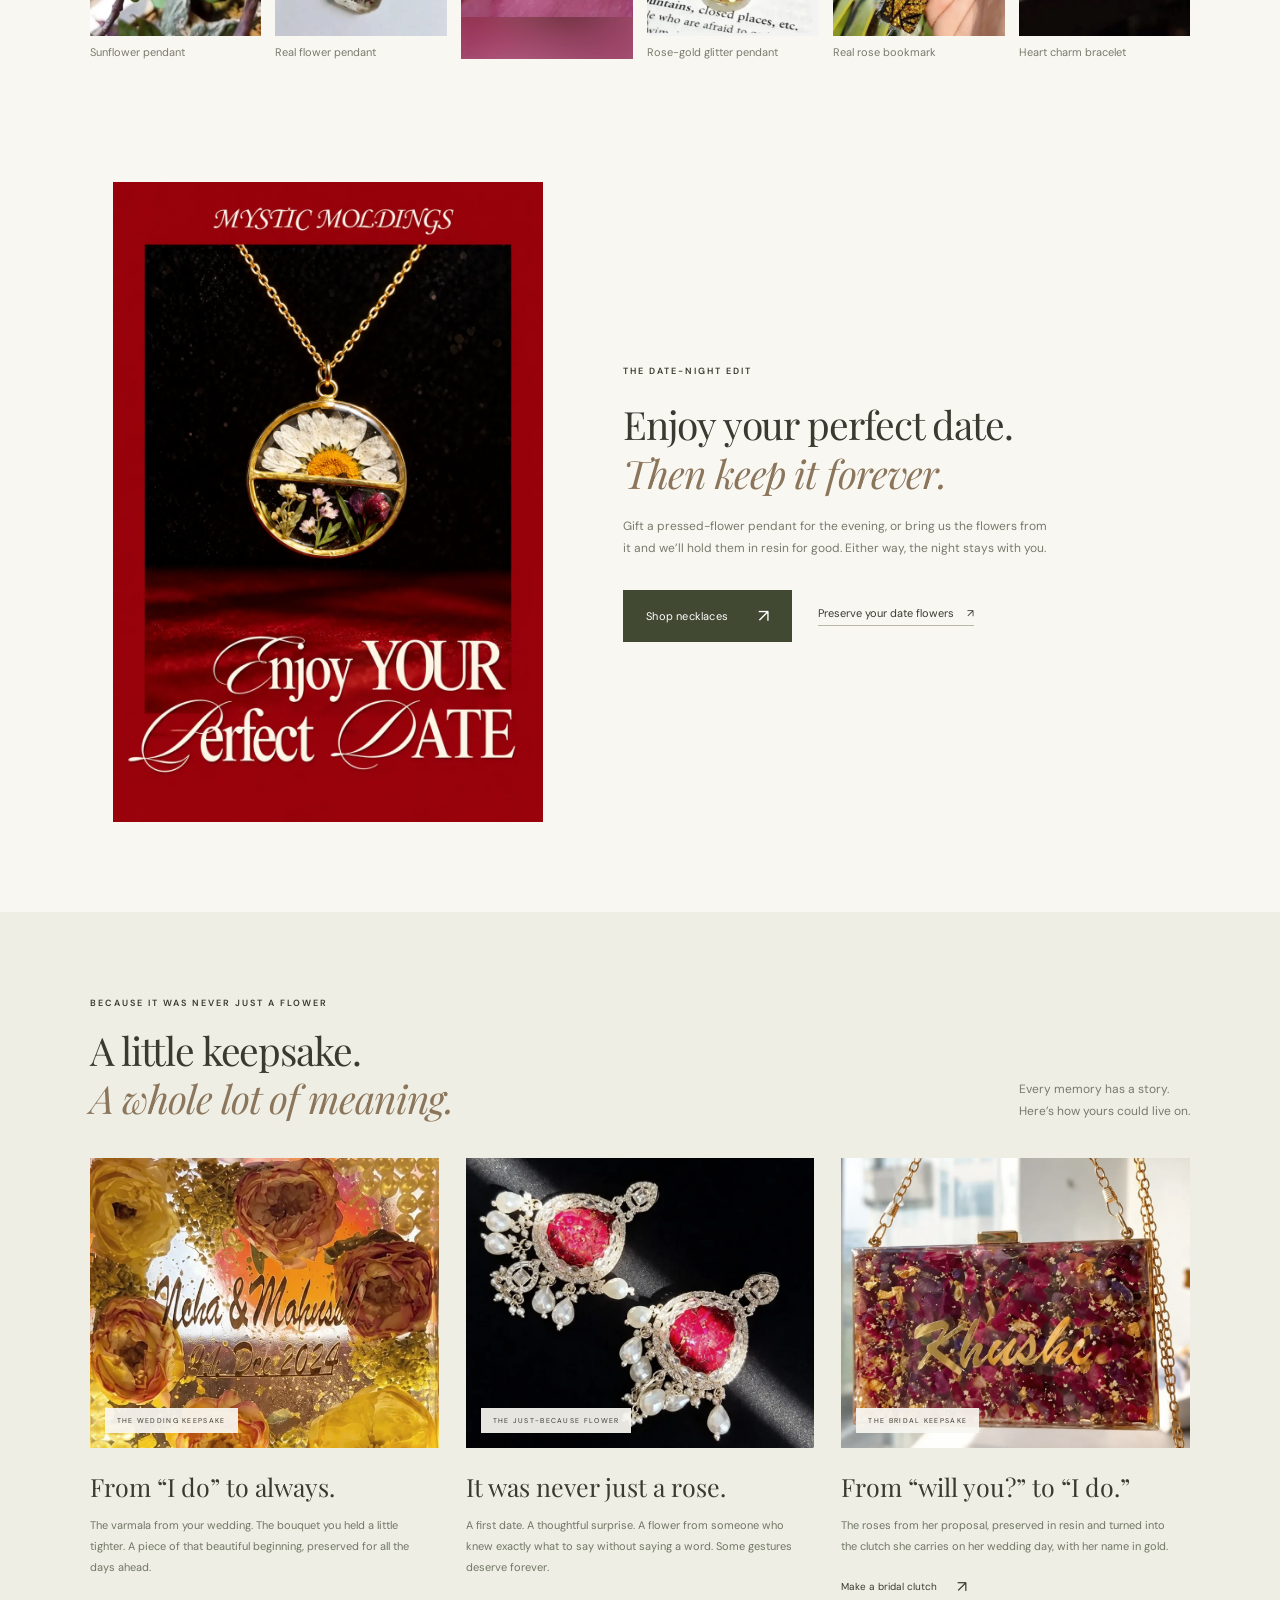
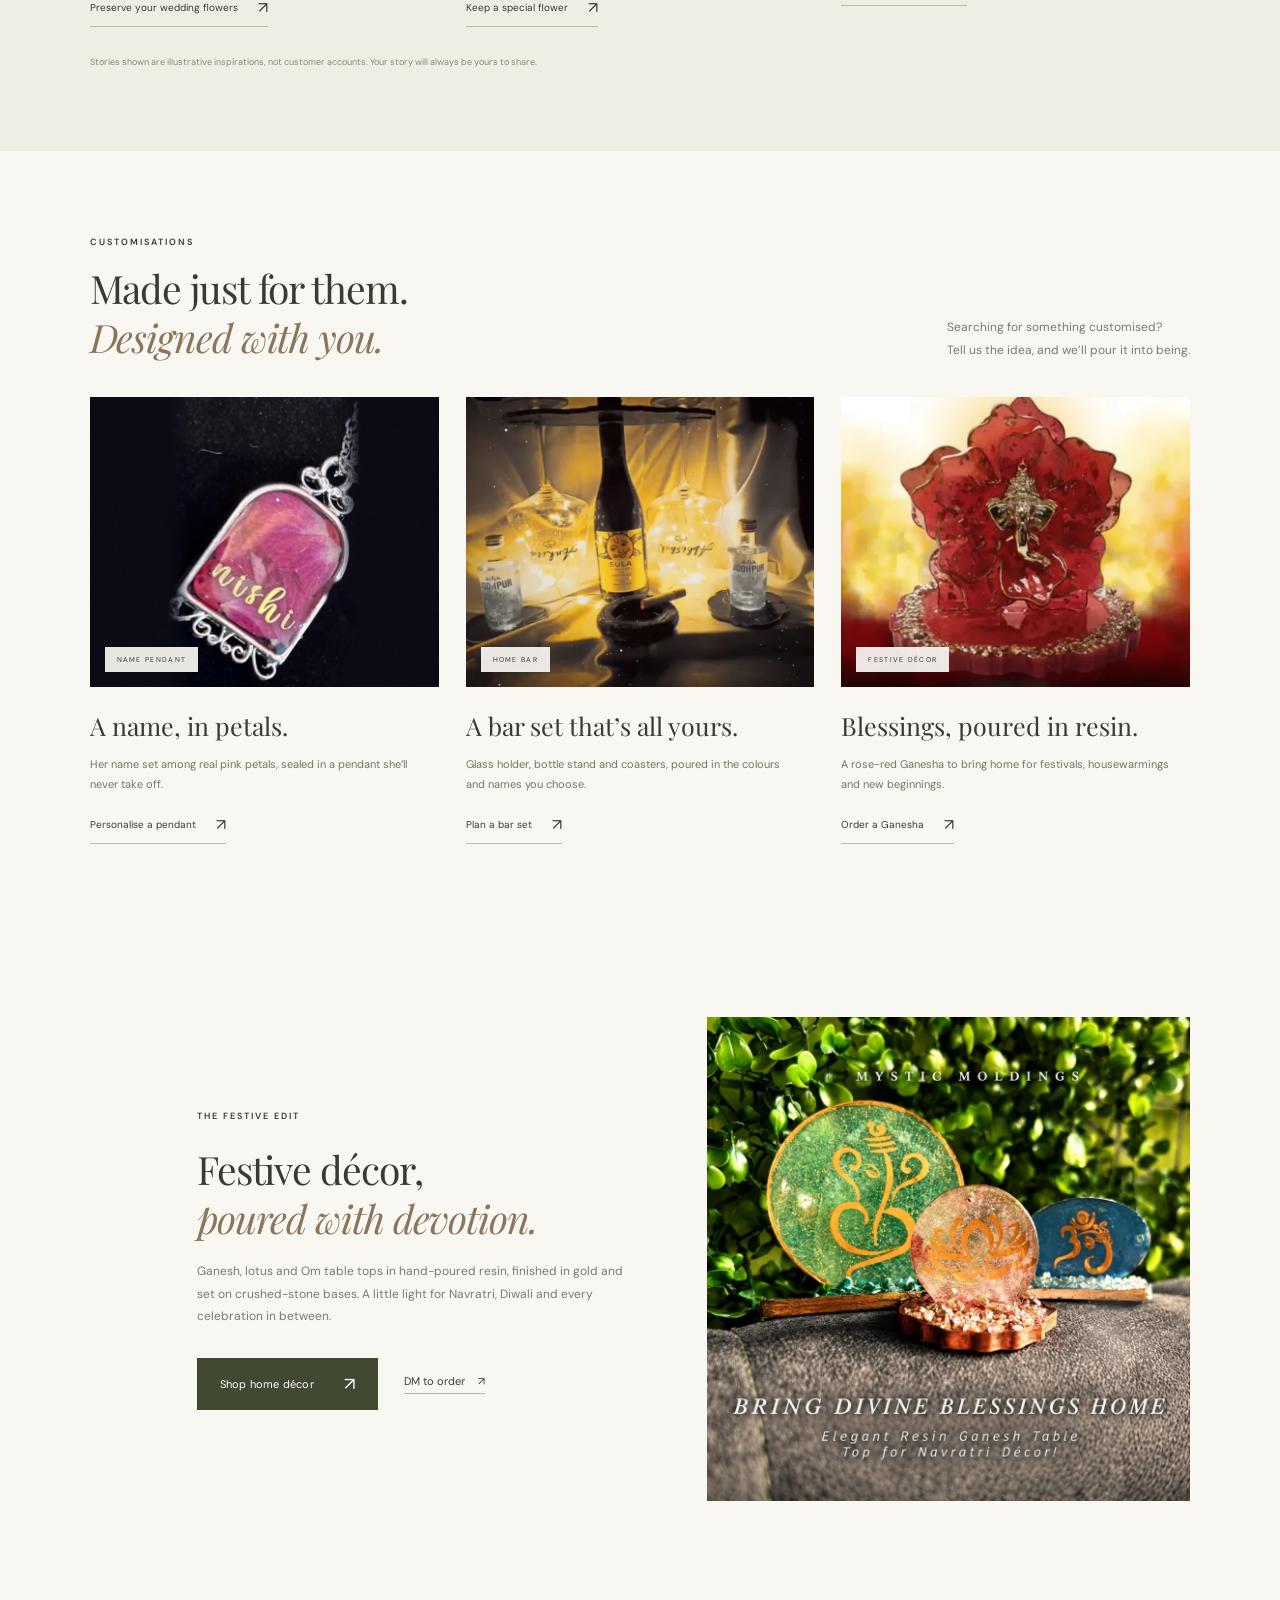
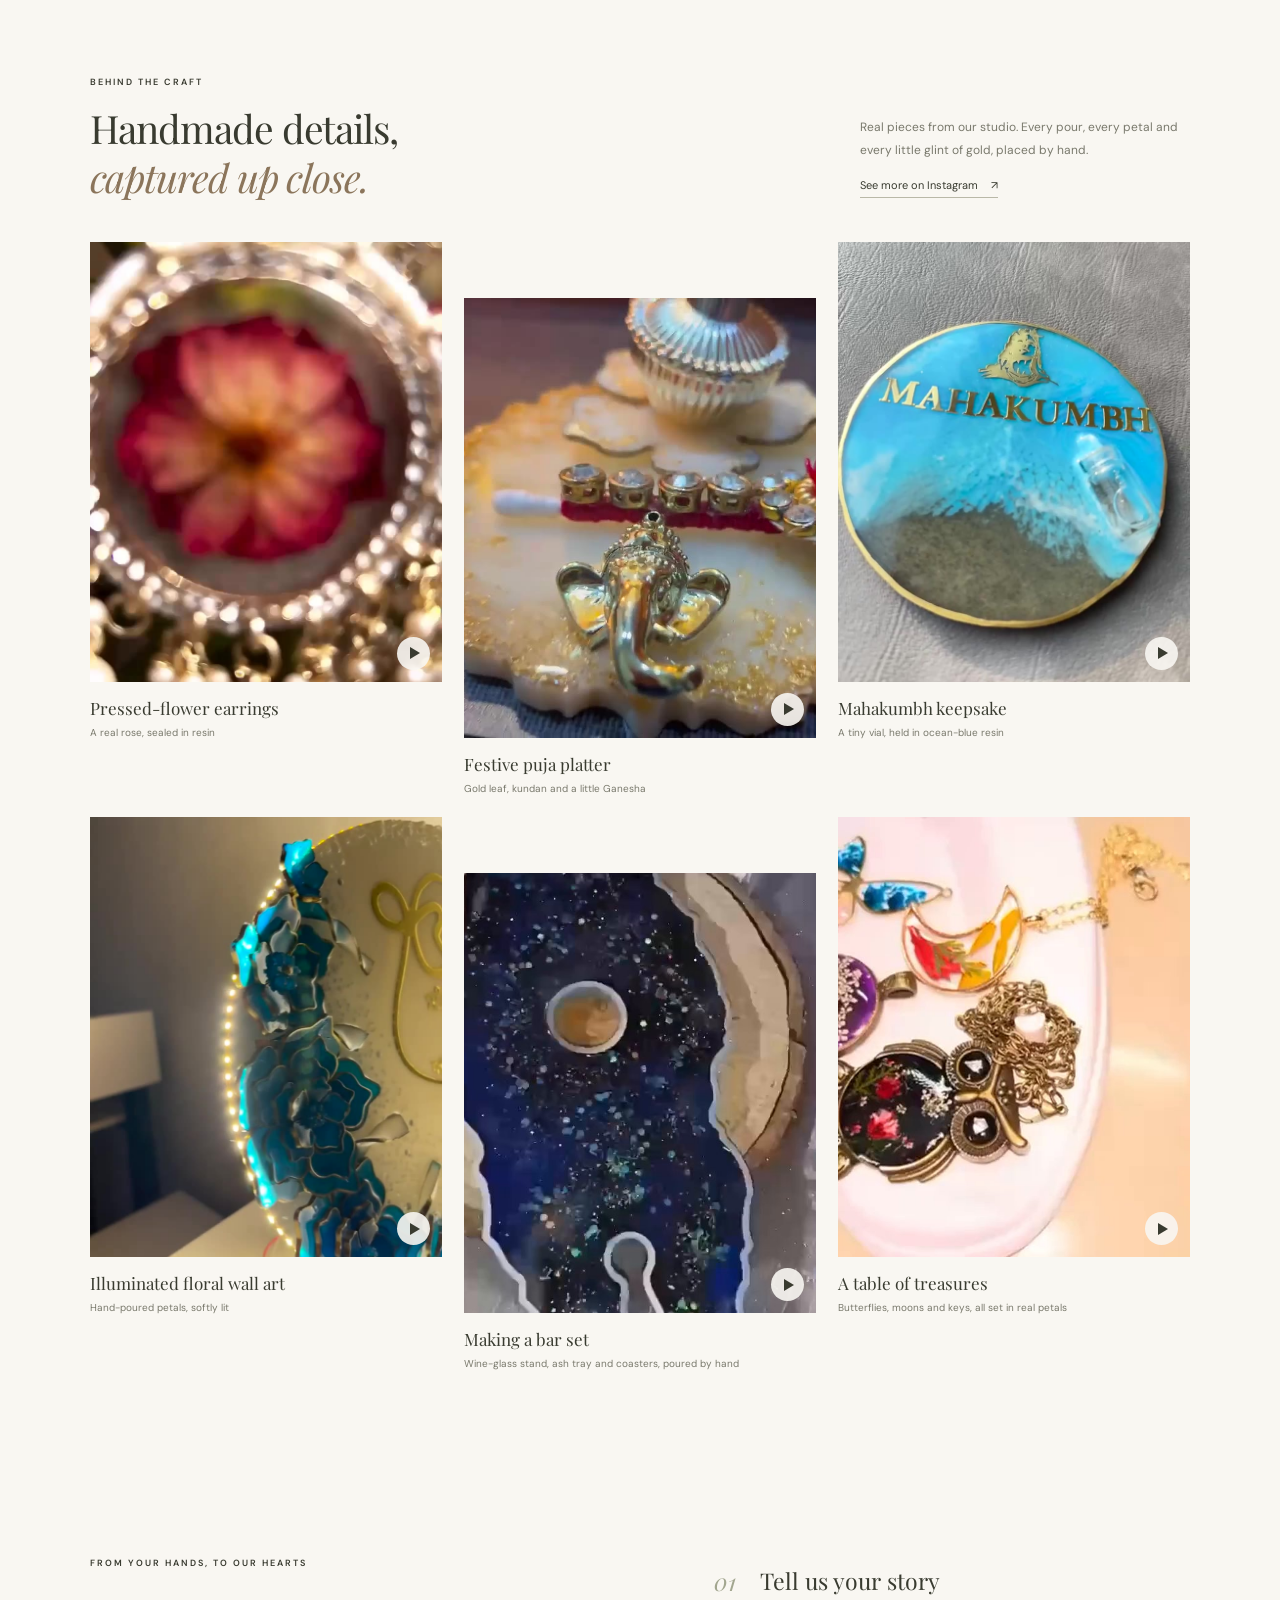
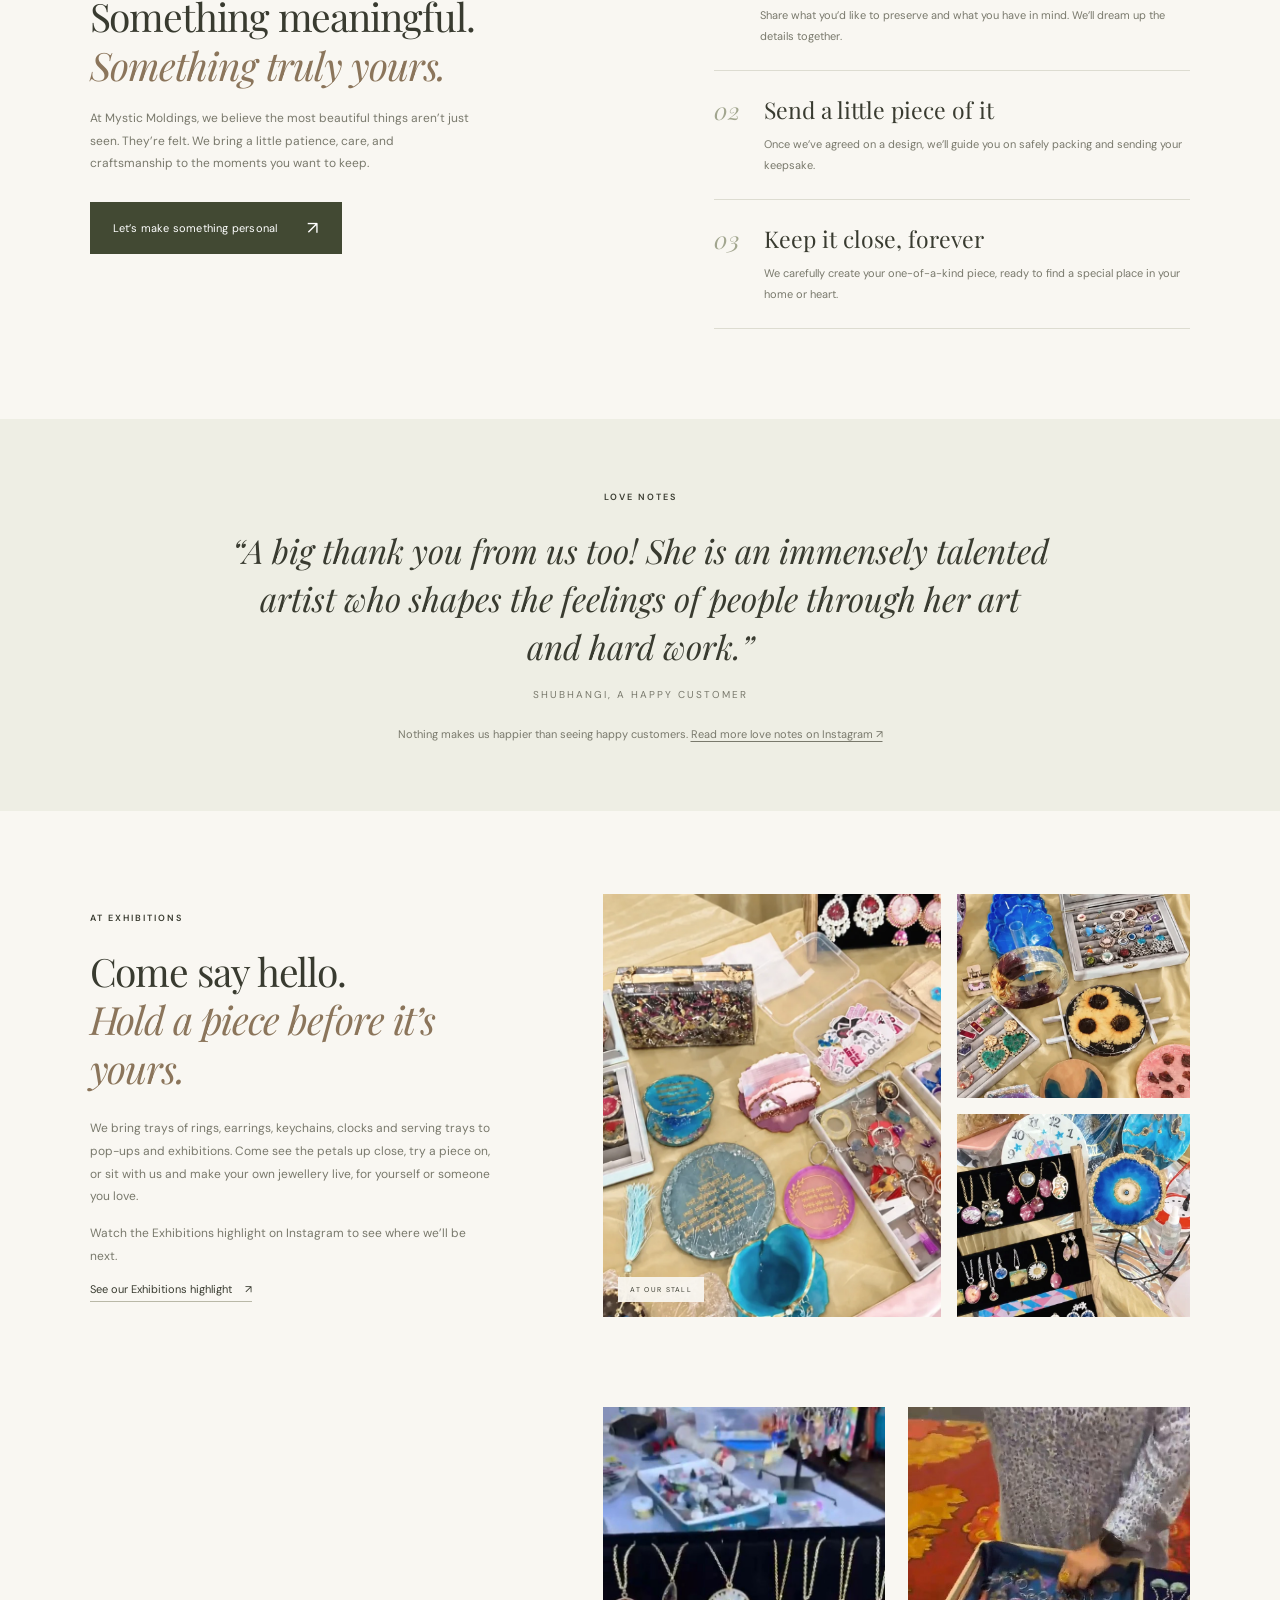
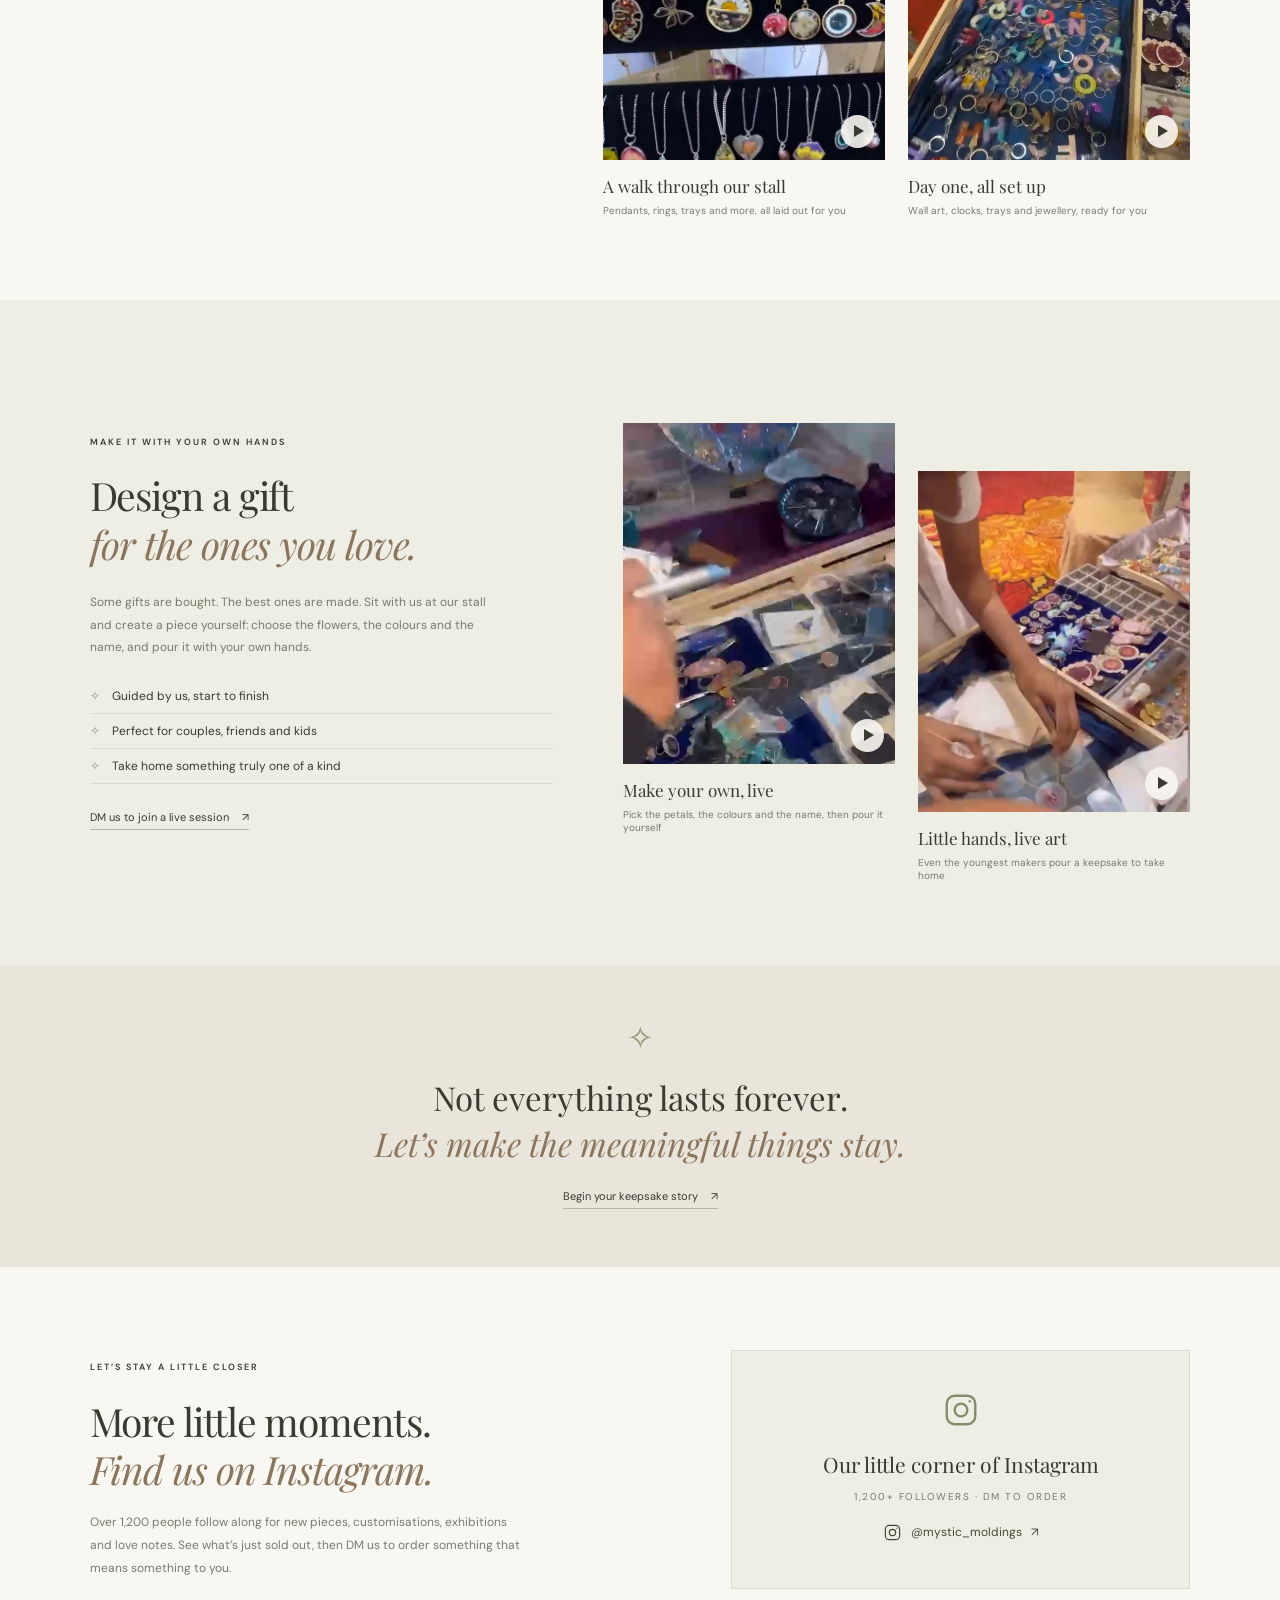
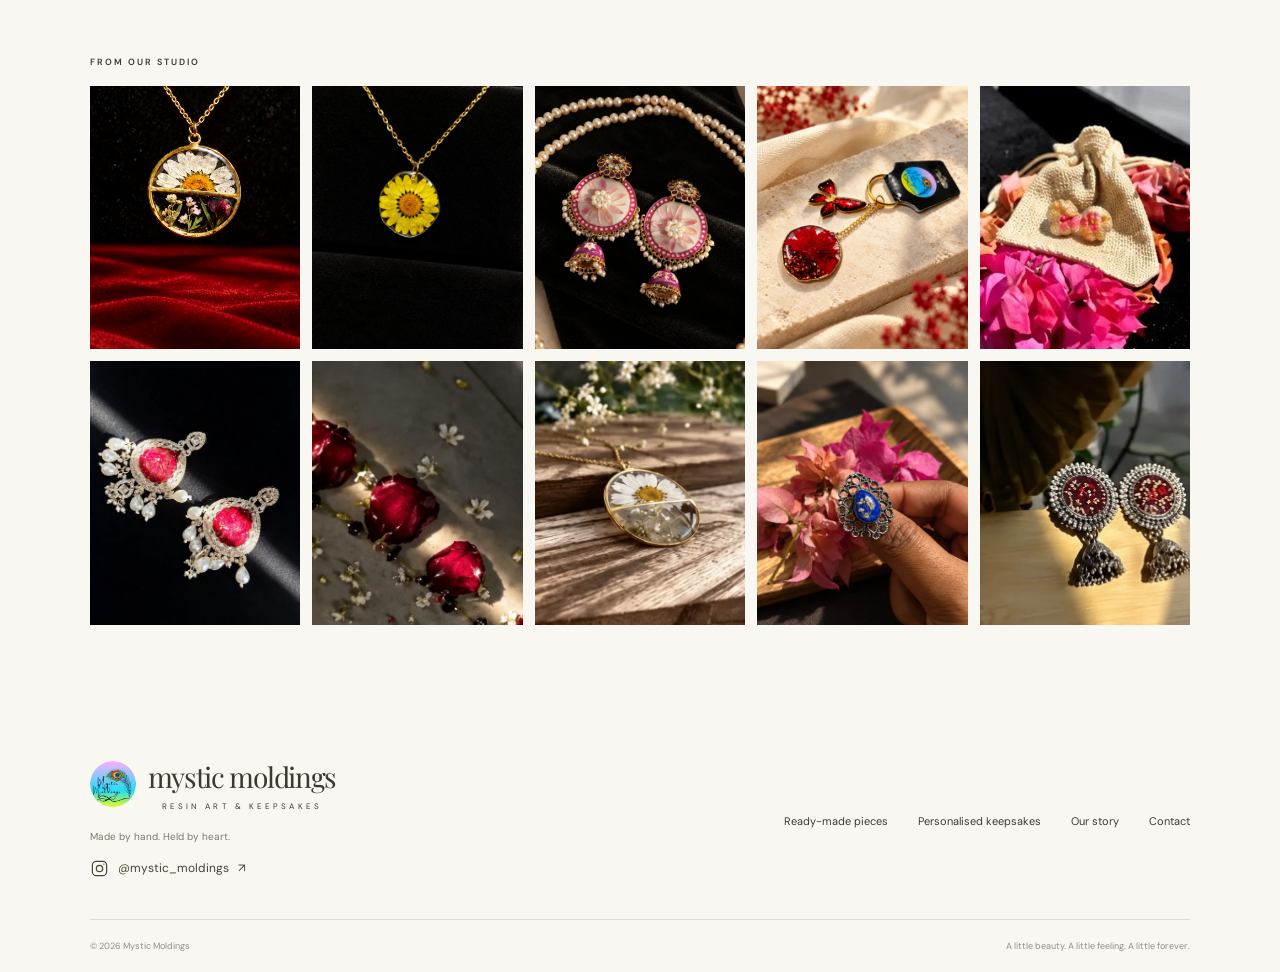
==== commit 1b221ee2: "Never crop products off: auto-fit photos and fix studio tiles - Shop, sold-out and marked story phot" ====
--- a/index.html
+++ b/index.html
@@ -1,6 +1,6 @@
 <!DOCTYPE html>
 <html lang="en">
-<head><meta charset="UTF-8"><meta name="viewport" content="width=device-width,initial-scale=1"><meta name="theme-color" content="#f5f1e9"><title>Mystic Moldings — Resin art & flower preservation</title><link rel="preconnect" href="https://fonts.googleapis.com"><link rel="preconnect" href="https://fonts.gstatic.com" crossorigin><link href="https://fonts.googleapis.com/css2?family=DM+Sans:wght@400;500;600;700&family=Manrope:wght@400;500;600&family=Playfair+Display:ital,wght@0,400;0,500;0,600;1,400;1,500&display=swap" rel="stylesheet"><meta name="description" content="Mystic Moldings: handcrafted resin art and flower preservation. Demi-fine jewellery, custom décor and personalised gifts for loved ones. DM @mystic_moldings on Instagram to order."><link rel="icon" type="image/png" sizes="64x64" href="images/favicon-64.png"><link rel="apple-touch-icon" href="images/logo-192.png"><link rel="stylesheet" href="styles.css?v=202609290952"></head>
+<head><meta charset="UTF-8"><meta name="viewport" content="width=device-width,initial-scale=1"><meta name="theme-color" content="#f5f1e9"><title>Mystic Moldings — Resin art & flower preservation</title><link rel="preconnect" href="https://fonts.googleapis.com"><link rel="preconnect" href="https://fonts.gstatic.com" crossorigin><link href="https://fonts.googleapis.com/css2?family=DM+Sans:wght@400;500;600;700&family=Manrope:wght@400;500;600&family=Playfair+Display:ital,wght@0,400;0,500;0,600;1,400;1,500&display=swap" rel="stylesheet"><meta name="description" content="Mystic Moldings: handcrafted resin art and flower preservation. Demi-fine jewellery, custom décor and personalised gifts for loved ones. DM @mystic_moldings on Instagram to order."><link rel="icon" type="image/png" sizes="64x64" href="images/favicon-64.png"><link rel="apple-touch-icon" href="images/logo-192.png"><link rel="stylesheet" href="styles.css?v=202609290957"></head>
 <body>
 <div class="announcement">Handcrafted resin art & flower preservation. <span>DM us on Instagram to order.</span></div>
 <header class="header"><a class="wordmark" href="#" aria-label="Mystic Moldings home"><img class="brand-logo" src="images/logo-header.webp" width="160" height="160" alt="">mystic moldings<span>RESIN ART & KEEPSAKES</span></a><nav aria-label="Main navigation"><a href="#collections">Our collections</a><a href="#keepsakes">Your memories, preserved</a><a href="#about">Our story</a><a href="contact.html">Contact</a></nav><a class="bag-button" id="open-bag" href="cart.html" aria-label="Open your cart">Cart <span id="bag-count">0</span><svg viewBox="0 0 24 24" fill="none" stroke="currentColor" stroke-width="1.4"><path d="M5 8h14l1 13H4L5 8Z"/><path d="M8 9V6a4 4 0 0 1 8 0v3"/></svg></a></header>
@@ -12,7 +12,7 @@
 <section class="sold-out section" aria-labelledby="sold-title"><div class="section-top"><div><p class="eyebrow">LOVED &amp; GONE</p><h2 id="sold-title">Sold out,<br><em>but never forgotten.</em></h2></div><div class="craft-films-aside"><p>Some pieces find their home within hours. Fell for one of these? We can make something just like it for you.</p><a class="text-link" href="https://www.instagram.com/mystic_moldings/" target="_blank" rel="noopener noreferrer">DM us for a similar piece <span aria-hidden="true">↗</span></a></div></div><div class="sold-grid"><figure><img src="images/photos/sold-sunflower-pendant.webp" alt="Sunflower pendant, sold out" loading="lazy"><span class="sold-chip">Sold out</span><figcaption>Sunflower pendant</figcaption></figure><figure><img src="images/photos/sold-flower-pendant.webp" alt="Real flower pendant, sold out" loading="lazy"><span class="sold-chip">Sold out</span><figcaption>Real flower pendant</figcaption></figure><figure><img src="images/photos/sold-fern-orb.webp" alt="Glow-in-the-dark fern, sold out" loading="lazy"><span class="sold-chip">Sold out</span><figcaption>Glow-in-the-dark fern</figcaption></figure><figure><img src="images/photos/sold-glitter-pendant.webp" alt="Rose-gold glitter pendant, sold out" loading="lazy"><span class="sold-chip">Sold out</span><figcaption>Rose-gold glitter pendant</figcaption></figure><figure><img src="images/photos/sold-rose-bookmark.webp" alt="Real rose bookmark, sold out" loading="lazy"><span class="sold-chip">Sold out</span><figcaption>Real rose bookmark</figcaption></figure><figure><img src="images/photos/sold-heart-charm-bracelet.webp" alt="Heart charm bracelet, sold out" loading="lazy"><span class="sold-chip">Sold out</span><figcaption>Heart charm bracelet</figcaption></figure></div></section>
 <section class="date-night section" aria-labelledby="date-night-title"><div class="date-night-image"><img src="images/photos/date-night-poster.webp" alt="Mystic Moldings poster: a gold pendant holding a pressed daisy and wildflowers, on red velvet, with the words Enjoy your perfect date" loading="lazy"></div><div class="date-night-copy"><p class="eyebrow">THE DATE-NIGHT EDIT</p><h2 id="date-night-title">Enjoy your perfect date.<br><em>Then keep it forever.</em></h2><p>Gift a pressed-flower pendant for the evening, or bring us the flowers from it and we’ll hold them in resin for good. Either way, the night stays with you.</p><div class="date-night-actions"><a class="button dark" href="#shop" data-shop-filter="Necklaces">Shop necklaces <span>↗</span></a><button class="text-link" data-keepsake="Rose / flower bouquet">Preserve your date flowers <span>↗</span></button></div></div></section>
 <section class="keepsakes section" id="keepsakes"><div class="section-top"><div><p class="eyebrow">BECAUSE IT WAS NEVER JUST A FLOWER</p><h2>A little keepsake.<br><em>A whole lot of meaning.</em></h2></div><p>Every memory has a story.<br>Here’s how yours could live on.</p></div><div class="story-grid"><article class="story-card"><div class="story-image"><img src="images/photos/wedding-flower-lamp-story.webp" alt="A glowing resin night lamp holding preserved wedding roses, pearls and the couple’s names and wedding date" loading="lazy"><span>THE WEDDING KEEPSAKE</span></div><h3>From “I do” to always.</h3><p>The varmala from your wedding. The bouquet you held a little tighter. A piece of that beautiful beginning, preserved for all the days ahead.</p><button class="story-link" data-keepsake="Wedding flowers / varmala">Preserve your wedding flowers <span>↗</span></button></article><article class="story-card"><div class="story-image"><img src="images/photos/ruby-chandbali-earrings.webp" style="object-position:center 56%" alt="Chandbali earrings made with real red rose petals set in resin, framed in kundan crystals with pearl drops, in a beam of light" loading="lazy"><span>THE JUST-BECAUSE FLOWER</span></div><h3>It was never just a rose.</h3><p>A first date. A thoughtful surprise. A flower from someone who knew exactly what to say without saying a word. Some gestures deserve forever.</p><button class="story-link" data-keepsake="Rose / flower bouquet">Keep a special flower <span>↗</span></button></article><article class="story-card"><div class="story-image"><img src="images/photos/petal-name-clutch.webp" style="object-position:center 55%" alt="A bridal resin clutch made with the roses from her proposal, with rose petals, gold leaf and her name in gold" loading="lazy"><span>THE BRIDAL KEEPSAKE</span></div><h3>From “will you?” to “I do.”</h3><p>The roses from her proposal, preserved in resin and turned into the clutch she carries on her wedding day, with her name in gold.</p><button class="story-link" data-keepsake="Other special keepsake">Make a bridal clutch <span>↗</span></button></article></div><p class="story-disclaimer">Stories shown are illustrative inspirations, not customer accounts. Your story will always be yours to share.</p></section>
-<section class="customs section" id="customisations" aria-labelledby="custom-title"><div class="section-top"><div><p class="eyebrow">CUSTOMISATIONS</p><h2 id="custom-title">Made just for them.<br><em>Designed with you.</em></h2></div><p>Searching for something customised?<br>Tell us the idea, and we’ll pour it into being.</p></div><div class="story-grid"><article class="story-card"><div class="story-image"><img src="images/photos/custom-name-pendant-wide.webp" alt="" loading="lazy"><span>NAME PENDANT</span></div><h3>A name, in petals.</h3><p>Her name set among real pink petals, sealed in a pendant she’ll never take off.</p><button class="story-link" data-keepsake="Other special keepsake">Personalise a pendant <span>↗</span></button></article><article class="story-card"><div class="story-image"><img src="images/photos/custom-bar-set.webp" alt="" loading="lazy"><span>HOME BAR</span></div><h3>A bar set that’s all yours.</h3><p>Glass holder, bottle stand and coasters, poured in the colours and names you choose.</p><button class="story-link" data-keepsake="Other special keepsake">Plan a bar set <span>↗</span></button></article><article class="story-card"><div class="story-image"><img src="images/photos/custom-ganesha.webp" alt="" loading="lazy"><span>FESTIVE DÉCOR</span></div><h3>Blessings, poured in resin.</h3><p>A rose-red Ganesha to bring home for festivals, housewarmings and new beginnings.</p><button class="story-link" data-keepsake="Other special keepsake">Order a Ganesha <span>↗</span></button></article></div></section>
+<section class="customs section" id="customisations" aria-labelledby="custom-title"><div class="section-top"><div><p class="eyebrow">CUSTOMISATIONS</p><h2 id="custom-title">Made just for them.<br><em>Designed with you.</em></h2></div><p>Searching for something customised?<br>Tell us the idea, and we’ll pour it into being.</p></div><div class="story-grid"><article class="story-card"><div class="story-image"><img src="images/photos/custom-name-pendant-wide.webp" alt="" loading="lazy"><span>NAME PENDANT</span></div><h3>A name, in petals.</h3><p>Her name set among real pink petals, sealed in a pendant she’ll never take off.</p><button class="story-link" data-keepsake="Other special keepsake">Personalise a pendant <span>↗</span></button></article><article class="story-card"><div class="story-image"><img src="images/photos/custom-bar-set.webp" data-fit alt="" loading="lazy"><span>HOME BAR</span></div><h3>A bar set that’s all yours.</h3><p>Glass holder, bottle stand and coasters, poured in the colours and names you choose.</p><button class="story-link" data-keepsake="Other special keepsake">Plan a bar set <span>↗</span></button></article><article class="story-card"><div class="story-image"><img src="images/photos/custom-ganesha.webp" data-fit alt="" loading="lazy"><span>FESTIVE DÉCOR</span></div><h3>Blessings, poured in resin.</h3><p>A rose-red Ganesha to bring home for festivals, housewarmings and new beginnings.</p><button class="story-link" data-keepsake="Other special keepsake">Order a Ganesha <span>↗</span></button></article></div></section>
 <section class="date-night festive section" aria-labelledby="festive-title"><div class="date-night-image"><img src="images/photos/festive-table-tops.webp" alt="Three resin table tops with gold Ganesh, lotus and Om motifs on crushed-stone bases, with the words Bring divine blessings home" loading="lazy"></div><div class="date-night-copy"><p class="eyebrow">THE FESTIVE EDIT</p><h2 id="festive-title">Festive décor,<br><em>poured with devotion.</em></h2><p>Ganesh, lotus and Om table tops in hand-poured resin, finished in gold and set on crushed-stone bases. A little light for Navratri, Diwali and every celebration in between.</p><div class="date-night-actions"><a class="button dark" href="#shop" data-shop-filter="Home décor">Shop home décor <span>↗</span></a><a class="text-link" href="https://www.instagram.com/mystic_moldings/" target="_blank" rel="noopener noreferrer">DM to order <span aria-hidden="true">↗</span></a></div></div></section>
 <section class="craft-films section" id="behind-the-craft" aria-labelledby="craft-films-title"><div class="section-top"><div><p class="eyebrow">BEHIND THE CRAFT</p><h2 id="craft-films-title">Handmade details,<br><em>captured up close.</em></h2></div><div class="craft-films-aside"><p>Real pieces from our studio. Every pour, every petal and every little glint of gold, placed by hand.</p><a class="text-link" href="https://www.instagram.com/mystic_moldings/" target="_blank" rel="noopener noreferrer">See more on Instagram <span aria-hidden="true">↗</span></a></div></div><div class="craft-films-row"><figure class="craft-film"><div class="craft-film-frame"><video autoplay muted loop playsinline preload="metadata" poster="videos/product-video-02-poster.jpg" style="object-position:50% 40%" aria-label="Pressed-flower resin earrings with pearl tassels, hanging among green leaves"><source data-src="videos/product-video-02.mp4" type="video/mp4"></video><button class="film-toggle" type="button" aria-label="Pause the pressed-flower earrings film"></button></div><figcaption><h3>Pressed-flower earrings</h3><p>A real rose, sealed in resin</p></figcaption></figure><figure class="craft-film"><div class="craft-film-frame"><video autoplay muted loop playsinline preload="metadata" poster="videos/product-video-01-poster.jpg" style="object-position:46% 50%" aria-label="A resin puja platter with a gold Ganesha, kundan stones and gold flakes"><source data-src="videos/product-video-01.mp4" type="video/mp4"></video><button class="film-toggle" type="button" aria-label="Pause the festive puja platter film"></button></div><figcaption><h3>Festive puja platter</h3><p>Gold leaf, kundan and a little Ganesha</p></figcaption></figure><figure class="craft-film"><div class="craft-film-frame"><video autoplay muted loop playsinline preload="metadata" poster="videos/product-video-03-poster.jpg" style="object-position:50% 50%" aria-label="A blue resin Mahakumbh coaster holding a small glass vial"><source data-src="videos/product-video-03.mp4" type="video/mp4"></video><button class="film-toggle" type="button" aria-label="Pause the mahakumbh keepsake film"></button></div><figcaption><h3>Mahakumbh keepsake</h3><p>A tiny vial, held in ocean-blue resin</p></figcaption></figure><figure class="craft-film"><div class="craft-film-frame"><video autoplay muted loop playsinline preload="metadata" poster="videos/product-video-04-poster.jpg" style="object-position:60% 50%" aria-label="Blue resin flowers on a wall piece lit by a ring of warm lights"><source data-src="videos/product-video-04.mp4" type="video/mp4"></video><button class="film-toggle" type="button" aria-label="Pause the illuminated floral wall art film"></button></div><figcaption><h3>Illuminated floral wall art</h3><p>Hand-poured petals, softly lit</p></figcaption></figure><figure class="craft-film"><div class="craft-film-frame"><video autoplay muted loop playsinline preload="metadata" poster="videos/making-bar-set-poster.jpg" aria-label="Pouring glitter resin into a wine-glass stand mould and making a matching ash tray"><source data-src="videos/making-bar-set.mp4" type="video/mp4"></video><button class="film-toggle" type="button" aria-label="Pause the making a bar set film"></button></div><figcaption><h3>Making a bar set</h3><p>Wine-glass stand, ash tray and coasters, poured by hand</p></figcaption></figure><figure class="craft-film"><div class="craft-film-frame"><video autoplay muted loop playsinline preload="metadata" poster="videos/pendant-flatlay-poster.jpg" aria-label="Resin pendants, earrings and a key keychain laid out on a pink cloth"><source data-src="videos/pendant-flatlay.mp4" type="video/mp4"></video><button class="film-toggle" type="button" aria-label="Pause the a table of treasures film"></button></div><figcaption><h3>A table of treasures</h3><p>Butterflies, moons and keys, all set in real petals</p></figcaption></figure></div></section>
 <section class="process section" id="about"><div class="process-intro"><p class="eyebrow">FROM YOUR HANDS, TO OUR HEARTS</p><h2>Something meaningful.<br><em>Something truly yours.</em></h2><p>At Mystic Moldings, we believe the most beautiful things aren’t just seen. They’re felt. We bring a little patience, care, and craftsmanship to the moments you want to keep.</p><button class="button dark" data-keepsake="Other special keepsake">Let’s make something personal <span>↗</span></button></div><div class="steps"><div><span>01</span><article><h3>Tell us your story</h3><p>Share what you’d like to preserve and what you have in mind. We’ll dream up the details together.</p></article></div><div><span>02</span><article><h3>Send a little piece of it</h3><p>Once we’ve agreed on a design, we’ll guide you on safely packing and sending your keepsake.</p></article></div><div><span>03</span><article><h3>Keep it close, forever</h3><p>We carefully create your one-of-a-kind piece, ready to find a special place in your home or heart.</p></article></div></div></section>
@@ -21,8 +21,8 @@
 <section class="diy section" id="make-your-own" aria-labelledby="diy-title"><div class="diy-copy"><p class="eyebrow">MAKE IT WITH YOUR OWN HANDS</p><h2 id="diy-title">Design a gift<br><em>for the ones you love.</em></h2><p>Some gifts are bought. The best ones are made. Sit with us at our stall and create a piece yourself: choose the flowers, the colours and the name, and pour it with your own hands.</p><ul class="diy-points"><li>Guided by us, start to finish</li><li>Perfect for couples, friends and kids</li><li>Take home something truly one of a kind</li></ul><a class="text-link" href="https://www.instagram.com/mystic_moldings/" target="_blank" rel="noopener noreferrer">DM us to join a live session <span aria-hidden="true">↗</span></a></div><div class="craft-films-row diy-films"><figure class="craft-film"><div class="craft-film-frame"><video autoplay muted loop playsinline preload="metadata" poster="videos/live-session-poster.jpg" aria-label="A customer designing her own resin jewellery live at our exhibition stall"><source data-src="videos/live-session.mp4" type="video/mp4"></video><button class="film-toggle" type="button" aria-label="Pause the make your own, live film"></button></div><figcaption><h3>Make your own, live</h3><p>Pick the petals, the colours and the name, then pour it yourself</p></figcaption></figure><figure class="craft-film"><div class="craft-film-frame"><video autoplay muted loop playsinline preload="metadata" poster="videos/kids-live-art-poster.jpg" aria-label="Children making their own resin art live at an exhibition"><source data-src="videos/kids-live-art.mp4" type="video/mp4"></video><button class="film-toggle" type="button" aria-label="Pause the little hands, live art film"></button></div><figcaption><h3>Little hands, live art</h3><p>Even the youngest makers pour a keepsake to take home</p></figcaption></figure></div></section>
 
 <section class="closing"><span>✧</span><p>Not everything lasts forever.<br><em>Let’s make the meaningful things stay.</em></p><button class="text-link" data-keepsake="Other special keepsake">Begin your keepsake story <span>↗</span></button></section>
-<section class="instagram-section section" aria-labelledby="instagram-title"><div><p class="eyebrow">LET’S STAY A LITTLE CLOSER</p><h2 id="instagram-title">More little moments.<br><em>Find us on Instagram.</em></h2><p>Over 1,200 people follow along for new pieces, customisations, exhibitions and love notes. See what’s just sold out, then DM us to order something that means something to you.</p></div><div class="instagram-invite"><svg viewBox="0 0 24 24" fill="none" stroke="currentColor" stroke-width="1.5" aria-hidden="true"><rect x="3" y="3" width="18" height="18" rx="5"/><circle cx="12" cy="12" r="4"/><circle cx="17.5" cy="6.5" r=".8" fill="currentColor" stroke="none"/></svg><p>Our little corner of Instagram</p><p class="instagram-stats">1,200+ followers · DM to order</p><a class="instagram-link" href="https://www.instagram.com/mystic_moldings/" target="_blank" rel="noopener noreferrer" aria-label="Mystic Moldings on Instagram (opens in a new tab)"><svg viewBox="0 0 24 24" fill="none" stroke="currentColor" stroke-width="1.5" aria-hidden="true"><rect x="3" y="3" width="18" height="18" rx="5"/><circle cx="12" cy="12" r="4"/><circle cx="17.5" cy="6.5" r=".8" fill="currentColor" stroke="none"/></svg><span>@mystic_moldings</span><span aria-hidden="true">↗</span></a></div><div class="studio-strip"><p class="eyebrow">FROM OUR STUDIO</p><div class="studio-grid"><a href="https://www.instagram.com/mystic_moldings/" target="_blank" rel="noopener noreferrer" aria-label="A daisy and wildflower pendant on red velvet — view more on Instagram (opens in a new tab)"><img src="images/photos/studio-daisy-pendant.webp" alt="" loading="lazy"></a><a href="https://www.instagram.com/mystic_moldings/" target="_blank" rel="noopener noreferrer" aria-label="A sunflower pendant on black velvet — view more on Instagram (opens in a new tab)"><img src="images/photos/studio-sunflower.webp" alt="" loading="lazy"></a><a href="https://www.instagram.com/mystic_moldings/" target="_blank" rel="noopener noreferrer" aria-label="Pink bloom jhumkas beside a string of pearls — view more on Instagram (opens in a new tab)"><img src="images/photos/studio-jhumkas.webp" alt="" loading="lazy"></a><a href="https://www.instagram.com/mystic_moldings/" target="_blank" rel="noopener noreferrer" aria-label="A red butterfly and rose keychain on stone — view more on Instagram (opens in a new tab)"><img src="images/photos/studio-butterfly-keychain.webp" alt="" loading="lazy"></a><a href="https://www.instagram.com/mystic_moldings/" target="_blank" rel="noopener noreferrer" aria-label="Bow-shaped resin studs on a jute potli among bougainvillea — view more on Instagram (opens in a new tab)"><img src="images/photos/studio-potli-studs.webp" alt="" loading="lazy"></a><a href="https://www.instagram.com/mystic_moldings/" target="_blank" rel="noopener noreferrer" aria-label="Ruby bloom chandbalis in a beam of light — view more on Instagram (opens in a new tab)"><img src="images/photos/ruby-chandbali-earrings.webp" alt="" loading="lazy"></a><a href="https://www.instagram.com/mystic_moldings/" target="_blank" rel="noopener noreferrer" aria-label="Preserved roses and baby’s breath on stone — view more on Instagram (opens in a new tab)"><img src="images/photos/studio-roses-brand.webp" alt="" loading="lazy"></a><a href="https://www.instagram.com/mystic_moldings/" target="_blank" rel="noopener noreferrer" aria-label="A half-daisy pendant on weathered wood — view more on Instagram (opens in a new tab)"><img src="images/photos/studio-half-daisy.webp" alt="" loading="lazy"></a><a href="https://www.instagram.com/mystic_moldings/" target="_blank" rel="noopener noreferrer" aria-label="A royal-blue filigree ring among bougainvillea — view more on Instagram (opens in a new tab)"><img src="images/photos/filigree-ring-3.webp" alt="" loading="lazy"></a><a href="https://www.instagram.com/mystic_moldings/" target="_blank" rel="noopener noreferrer" aria-label="Oxidised ruby jhumkas in the afternoon sun — view more on Instagram (opens in a new tab)"><img src="images/photos/oxidised-ruby-jhumkas-2.webp" alt="" loading="lazy"></a></div></div></section>
+<section class="instagram-section section" aria-labelledby="instagram-title"><div><p class="eyebrow">LET’S STAY A LITTLE CLOSER</p><h2 id="instagram-title">More little moments.<br><em>Find us on Instagram.</em></h2><p>Over 1,200 people follow along for new pieces, customisations, exhibitions and love notes. See what’s just sold out, then DM us to order something that means something to you.</p></div><div class="instagram-invite"><svg viewBox="0 0 24 24" fill="none" stroke="currentColor" stroke-width="1.5" aria-hidden="true"><rect x="3" y="3" width="18" height="18" rx="5"/><circle cx="12" cy="12" r="4"/><circle cx="17.5" cy="6.5" r=".8" fill="currentColor" stroke="none"/></svg><p>Our little corner of Instagram</p><p class="instagram-stats">1,200+ followers · DM to order</p><a class="instagram-link" href="https://www.instagram.com/mystic_moldings/" target="_blank" rel="noopener noreferrer" aria-label="Mystic Moldings on Instagram (opens in a new tab)"><svg viewBox="0 0 24 24" fill="none" stroke="currentColor" stroke-width="1.5" aria-hidden="true"><rect x="3" y="3" width="18" height="18" rx="5"/><circle cx="12" cy="12" r="4"/><circle cx="17.5" cy="6.5" r=".8" fill="currentColor" stroke="none"/></svg><span>@mystic_moldings</span><span aria-hidden="true">↗</span></a></div><div class="studio-strip"><p class="eyebrow">FROM OUR STUDIO</p><div class="studio-grid"><a href="https://www.instagram.com/mystic_moldings/" target="_blank" rel="noopener noreferrer" aria-label="A daisy and wildflower pendant on red velvet — view more on Instagram (opens in a new tab)"><img src="images/photos/studio-daisy-pendant.webp" alt="" loading="lazy"></a><a href="https://www.instagram.com/mystic_moldings/" target="_blank" rel="noopener noreferrer" aria-label="A sunflower pendant on black velvet — view more on Instagram (opens in a new tab)"><img src="images/photos/studio-sunflower.webp" alt="" loading="lazy"></a><a href="https://www.instagram.com/mystic_moldings/" target="_blank" rel="noopener noreferrer" aria-label="Pink bloom jhumkas beside a string of pearls — view more on Instagram (opens in a new tab)"><img src="images/photos/studio-jhumkas.webp" alt="" loading="lazy"></a><a href="https://www.instagram.com/mystic_moldings/" target="_blank" rel="noopener noreferrer" aria-label="A red butterfly and rose keychain on stone — view more on Instagram (opens in a new tab)"><img src="images/photos/studio-butterfly-keychain.webp" alt="" loading="lazy"></a><a href="https://www.instagram.com/mystic_moldings/" target="_blank" rel="noopener noreferrer" aria-label="Bow-shaped resin studs on a jute potli among bougainvillea — view more on Instagram (opens in a new tab)"><img src="images/photos/studio-potli-studs.webp" alt="" loading="lazy"></a><a href="https://www.instagram.com/mystic_moldings/" target="_blank" rel="noopener noreferrer" aria-label="Ruby bloom chandbalis in a beam of light — view more on Instagram (opens in a new tab)"><img src="images/photos/ruby-chandbali-earrings.webp" alt="" loading="lazy"></a><a href="https://www.instagram.com/mystic_moldings/" target="_blank" rel="noopener noreferrer" aria-label="Preserved roses and baby’s breath on stone — view more on Instagram (opens in a new tab)"><img src="images/photos/studio-roses-brand.webp" alt="" loading="lazy"></a><a href="https://www.instagram.com/mystic_moldings/" target="_blank" rel="noopener noreferrer" aria-label="A half-daisy pendant on weathered wood — view more on Instagram (opens in a new tab)"><img src="images/photos/studio-half-daisy.webp" alt="" loading="lazy"></a><a href="https://www.instagram.com/mystic_moldings/" target="_blank" rel="noopener noreferrer" aria-label="A royal-blue filigree ring among bougainvillea — view more on Instagram (opens in a new tab)"><img src="images/photos/filigree-ring-2.webp" alt="" loading="lazy"></a><a href="https://www.instagram.com/mystic_moldings/" target="_blank" rel="noopener noreferrer" aria-label="Oxidised ruby jhumkas in the afternoon sun — view more on Instagram (opens in a new tab)"><img src="images/photos/oxidised-ruby-jhumkas-2.webp" style="object-position:50% 85%" alt="" loading="lazy"></a></div></div></section>
 </main><footer><div><a class="wordmark" href="#"><img class="brand-logo" src="images/logo-header.webp" width="160" height="160" alt="">mystic moldings<span>RESIN ART & KEEPSAKES</span></a><p>Made by hand. Held by heart.</p><a class="instagram-link" href="https://www.instagram.com/mystic_moldings/" target="_blank" rel="noopener noreferrer" aria-label="Mystic Moldings on Instagram (opens in a new tab)"><svg viewBox="0 0 24 24" fill="none" stroke="currentColor" stroke-width="1.5" aria-hidden="true"><rect x="3" y="3" width="18" height="18" rx="5"/><circle cx="12" cy="12" r="4"/><circle cx="17.5" cy="6.5" r=".8" fill="currentColor" stroke="none"/></svg><span>@mystic_moldings</span><span aria-hidden="true">↗</span></a></div><div class="footer-links"><a href="#shop">Ready-made pieces</a><a href="#keepsakes">Personalised keepsakes</a><a href="#about">Our story</a><a href="contact.html">Contact</a></div><div class="footer-bottom"><span>© <span id="year"></span> Mystic Moldings</span><span>A little beauty. A little feeling. A little forever.</span></div></footer>
 
-<dialog id="custom-dialog"><div class="dialog-heading"><h2>Start <em>your story.</em></h2><button class="close" data-close aria-label="Close personalisation form">×</button></div><p class="form-intro">A few little details to imagine your one-of-a-kind keepsake.</p><form id="custom-form"><label>Your name<input name="name" required maxlength="80" autocomplete="name" placeholder="What should we call you?"></label><label>Email address<input name="email" type="email" required autocomplete="email" placeholder="you@example.com"></label><label>What would you like to preserve?<select name="keepsake"><option>Wedding flowers / varmala</option><option>Rose / flower bouquet</option><option>Pet hair keepsake</option><option>Other special keepsake</option></select></label><label>A little about your idea<textarea name="story" rows="3" maxlength="2000" placeholder="A favourite shape, a meaningful detail, or the story behind it…"></textarea></label><p class="dialog-note">This form saves a draft only. Download your idea, then visit <a href="https://www.instagram.com/mystic_moldings/" target="_blank" rel="noopener noreferrer">@mystic_moldings on Instagram ↗</a> to share it in a message. Nothing is sent automatically.</p><button class="button dark full" type="submit">Download my enquiry <span>↓</span></button><p id="form-status" role="status"></p></form></dialog><div class="toast" id="toast" role="status"></div><script src="script.js?v=202609290952"></script>
+<dialog id="custom-dialog"><div class="dialog-heading"><h2>Start <em>your story.</em></h2><button class="close" data-close aria-label="Close personalisation form">×</button></div><p class="form-intro">A few little details to imagine your one-of-a-kind keepsake.</p><form id="custom-form"><label>Your name<input name="name" required maxlength="80" autocomplete="name" placeholder="What should we call you?"></label><label>Email address<input name="email" type="email" required autocomplete="email" placeholder="you@example.com"></label><label>What would you like to preserve?<select name="keepsake"><option>Wedding flowers / varmala</option><option>Rose / flower bouquet</option><option>Pet hair keepsake</option><option>Other special keepsake</option></select></label><label>A little about your idea<textarea name="story" rows="3" maxlength="2000" placeholder="A favourite shape, a meaningful detail, or the story behind it…"></textarea></label><p class="dialog-note">This form saves a draft only. Download your idea, then visit <a href="https://www.instagram.com/mystic_moldings/" target="_blank" rel="noopener noreferrer">@mystic_moldings on Instagram ↗</a> to share it in a message. Nothing is sent automatically.</p><button class="button dark full" type="submit">Download my enquiry <span>↓</span></button><p id="form-status" role="status"></p></form></dialog><div class="toast" id="toast" role="status"></div><script src="script.js?v=202609290957"></script>
 </body></html>
--- a/styles.css
+++ b/styles.css
@@ -89,3 +89,5 @@
 @media(max-width:1000px){.diy{gap:40px}}
 @media(max-width:700px){.diy{grid-template-columns:1fr;gap:30px}.diy-films .craft-film:nth-child(2){margin-top:0}}
 @media(max-width:700px){.exhibition-films{grid-column:1/-1;max-width:none;width:auto;justify-self:stretch}}
+.fit-whole{position:relative;overflow:hidden}.fit-whole::before{content:"";position:absolute;inset:-30px;background:var(--fit-bg) center/cover no-repeat;filter:blur(22px) saturate(.9) brightness(.92);transform:scale(1.1)}.fit-whole>img:not(.alt-view){position:relative;object-fit:contain!important}.fit-whole>span,.fit-whole>button{z-index:2}
+.cart-item>img{object-fit:contain;background:#efece4}
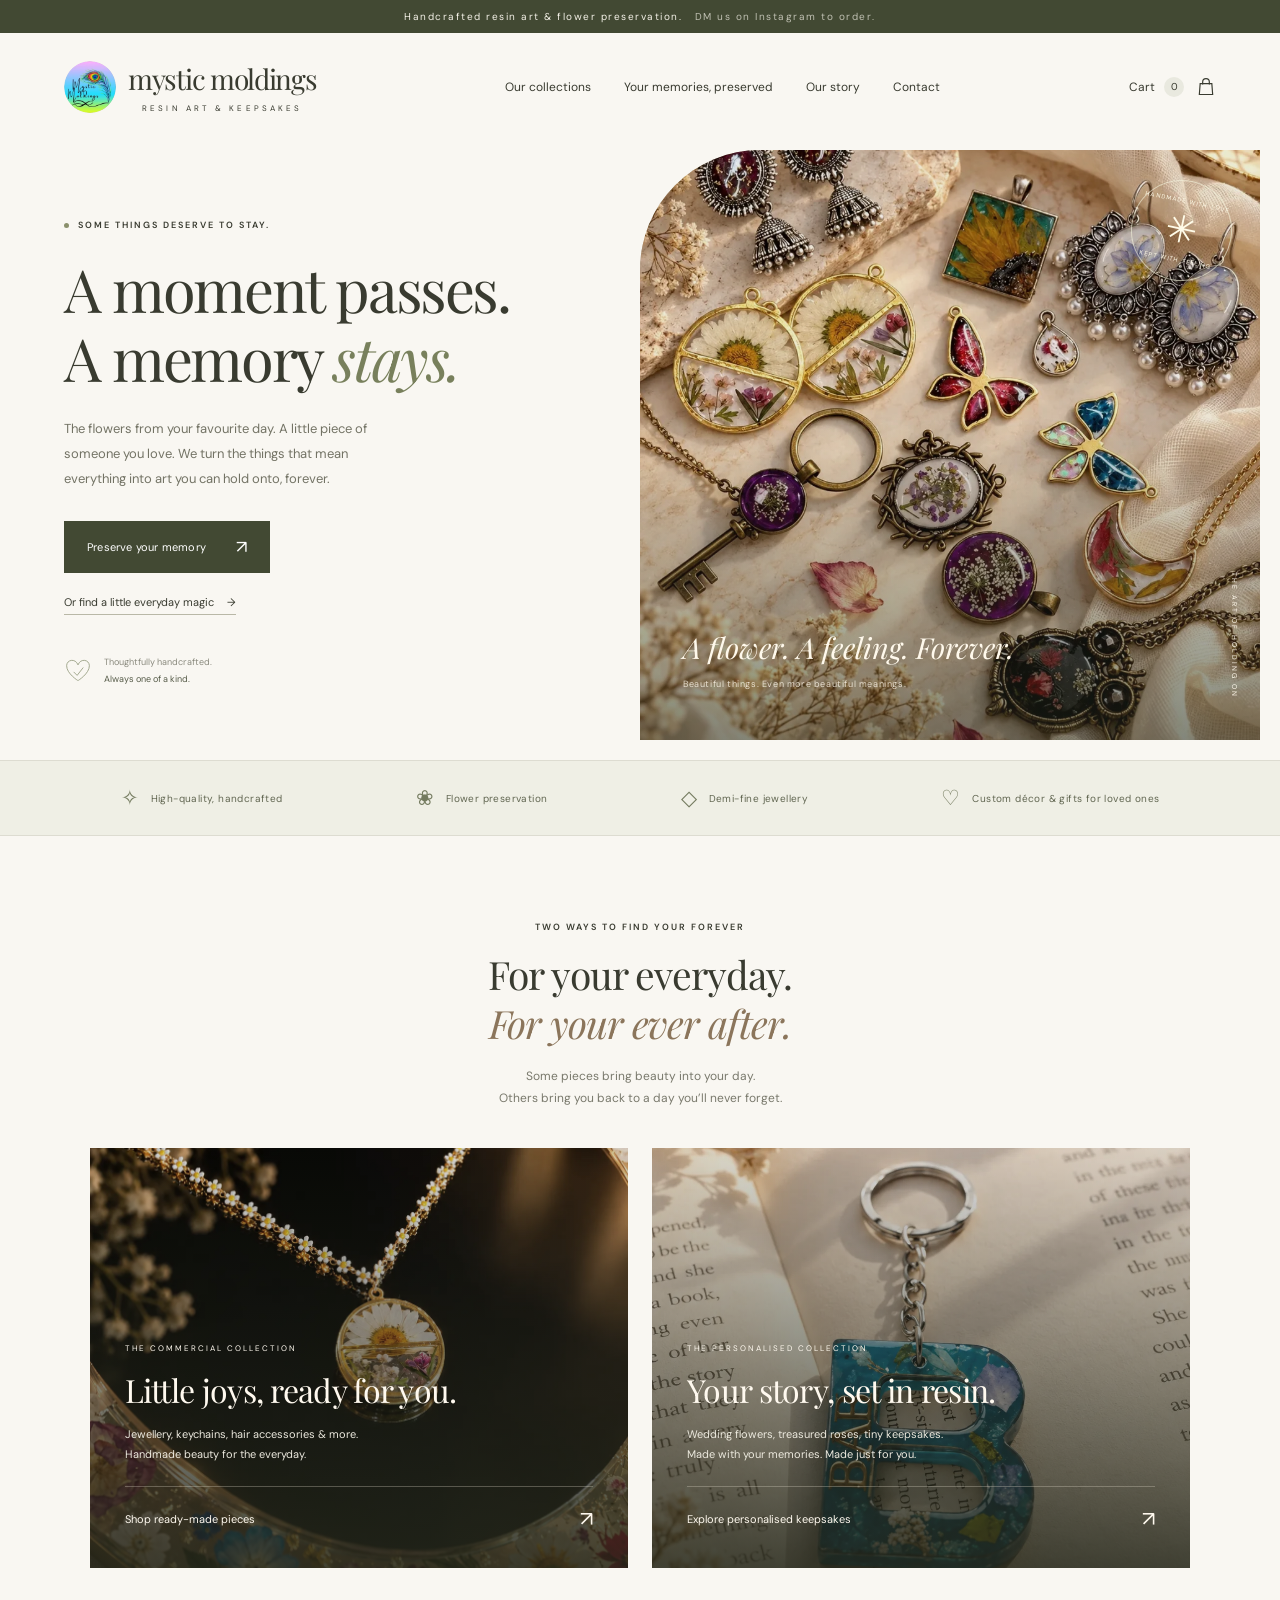
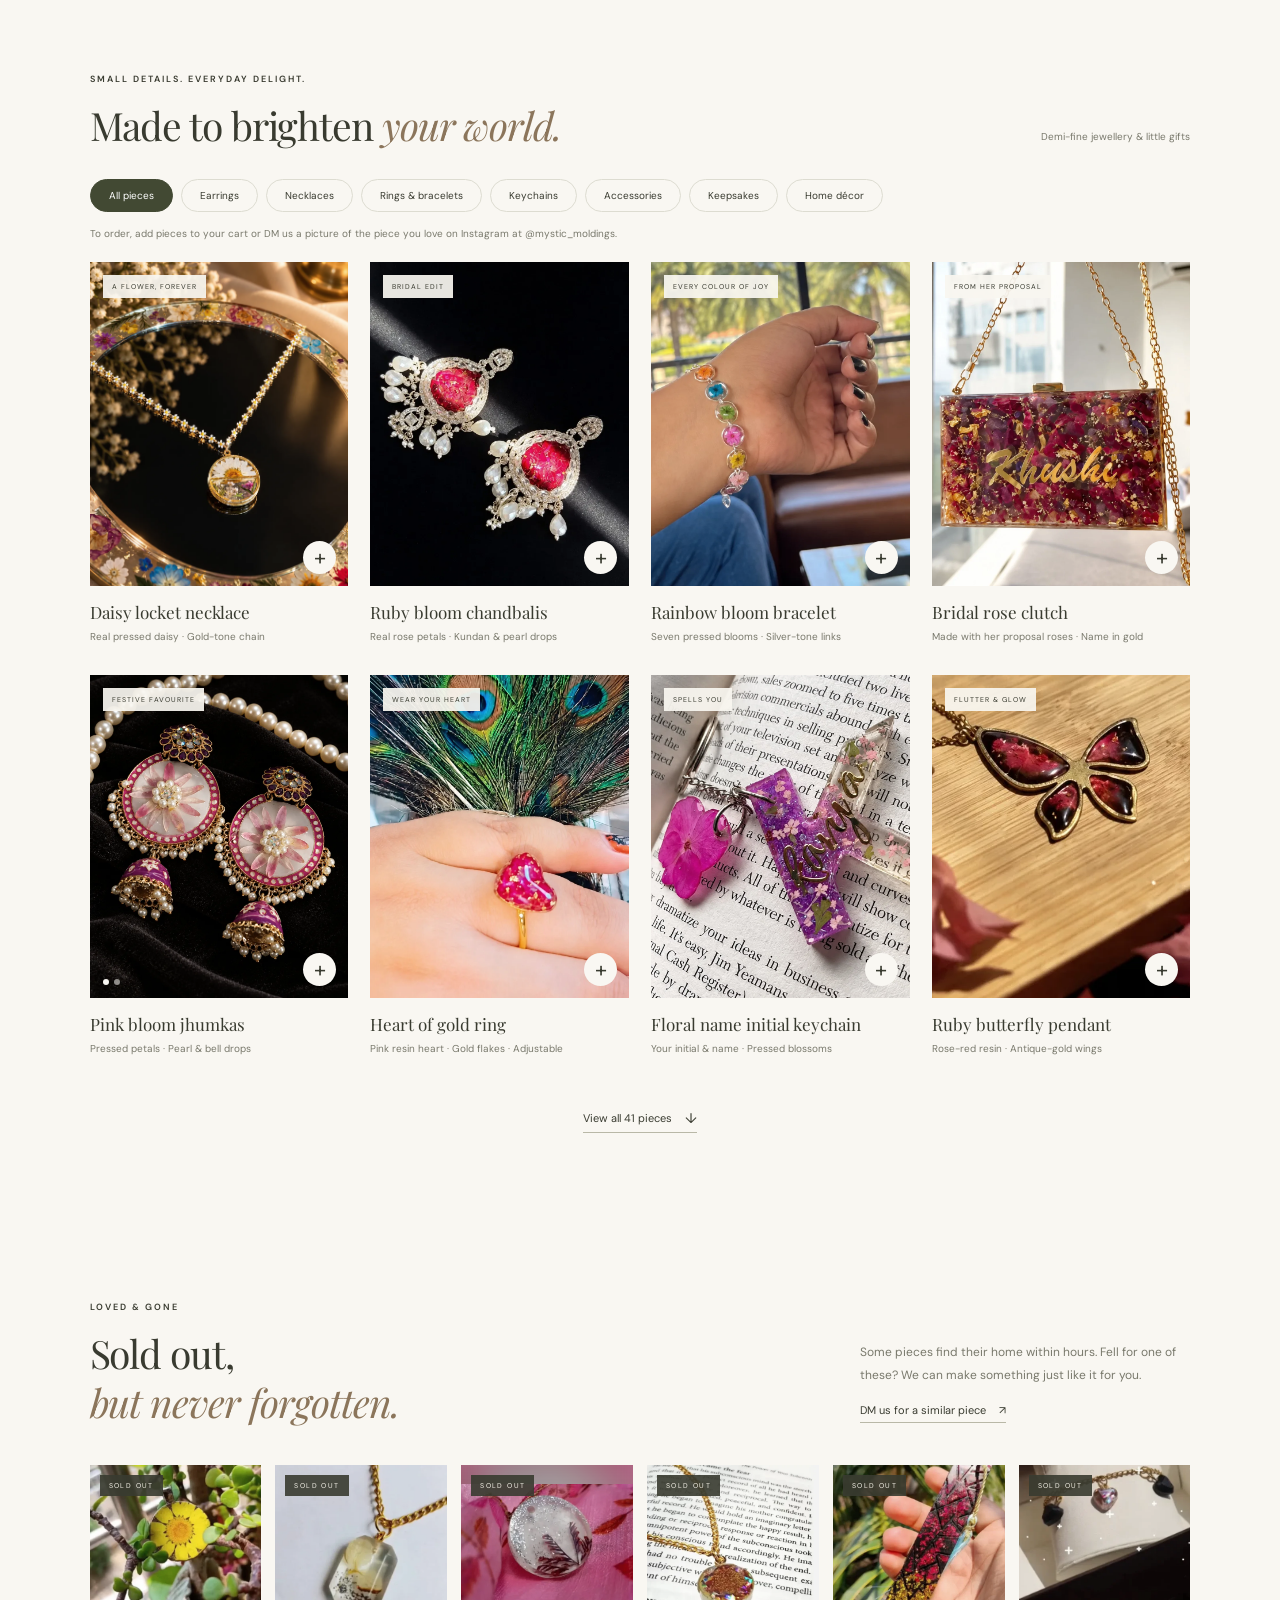
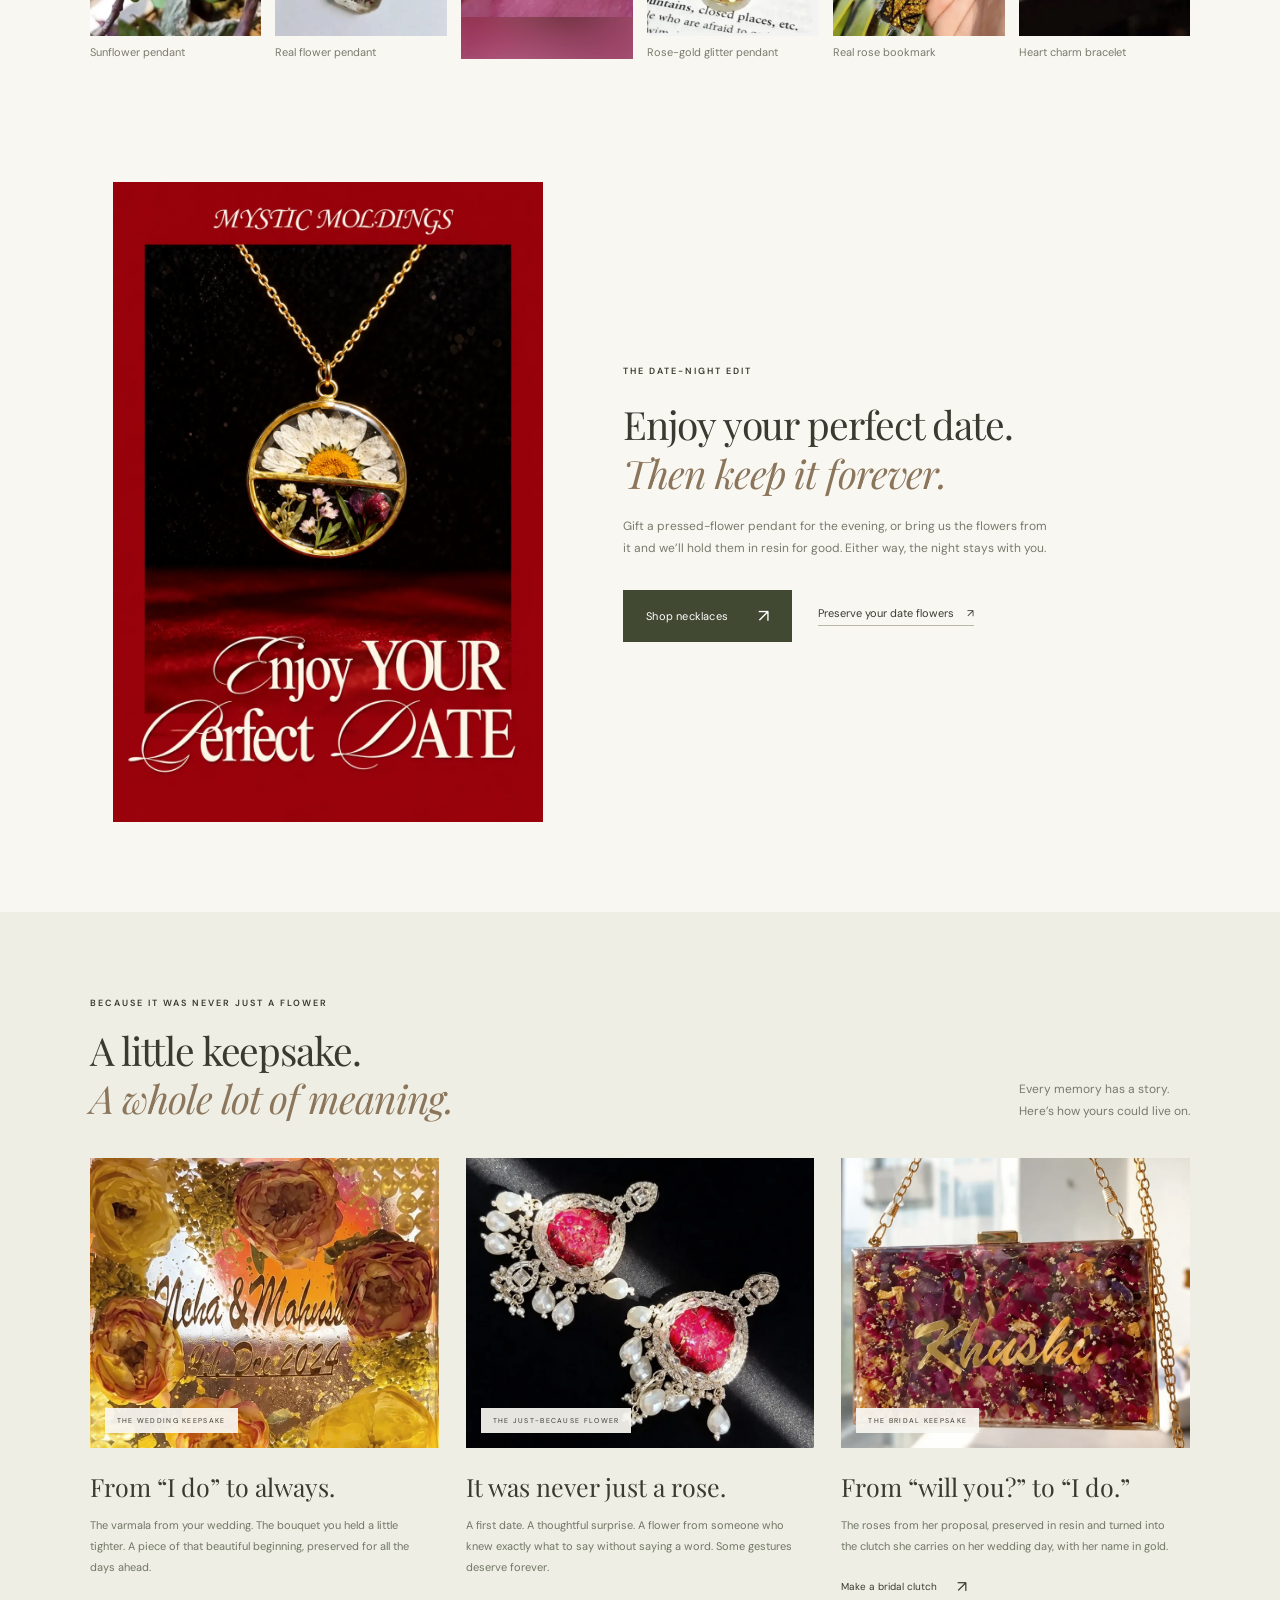
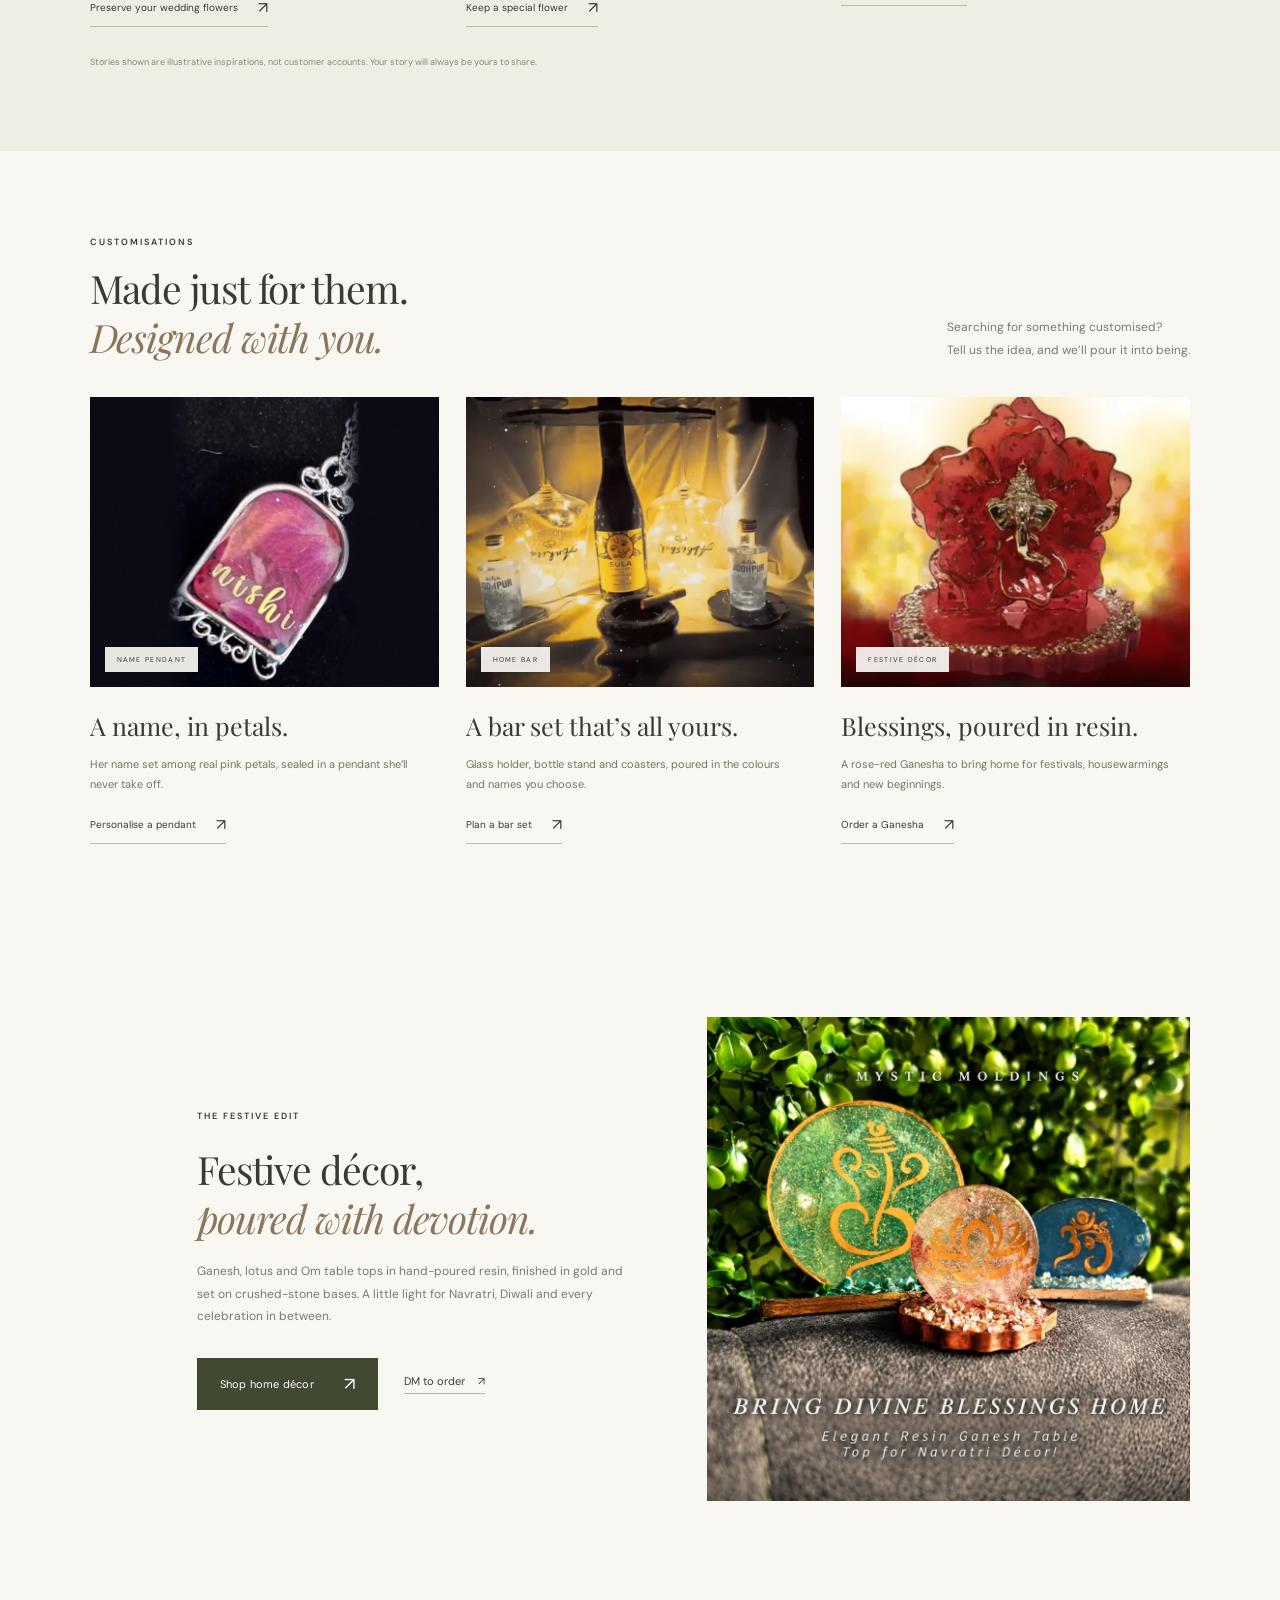
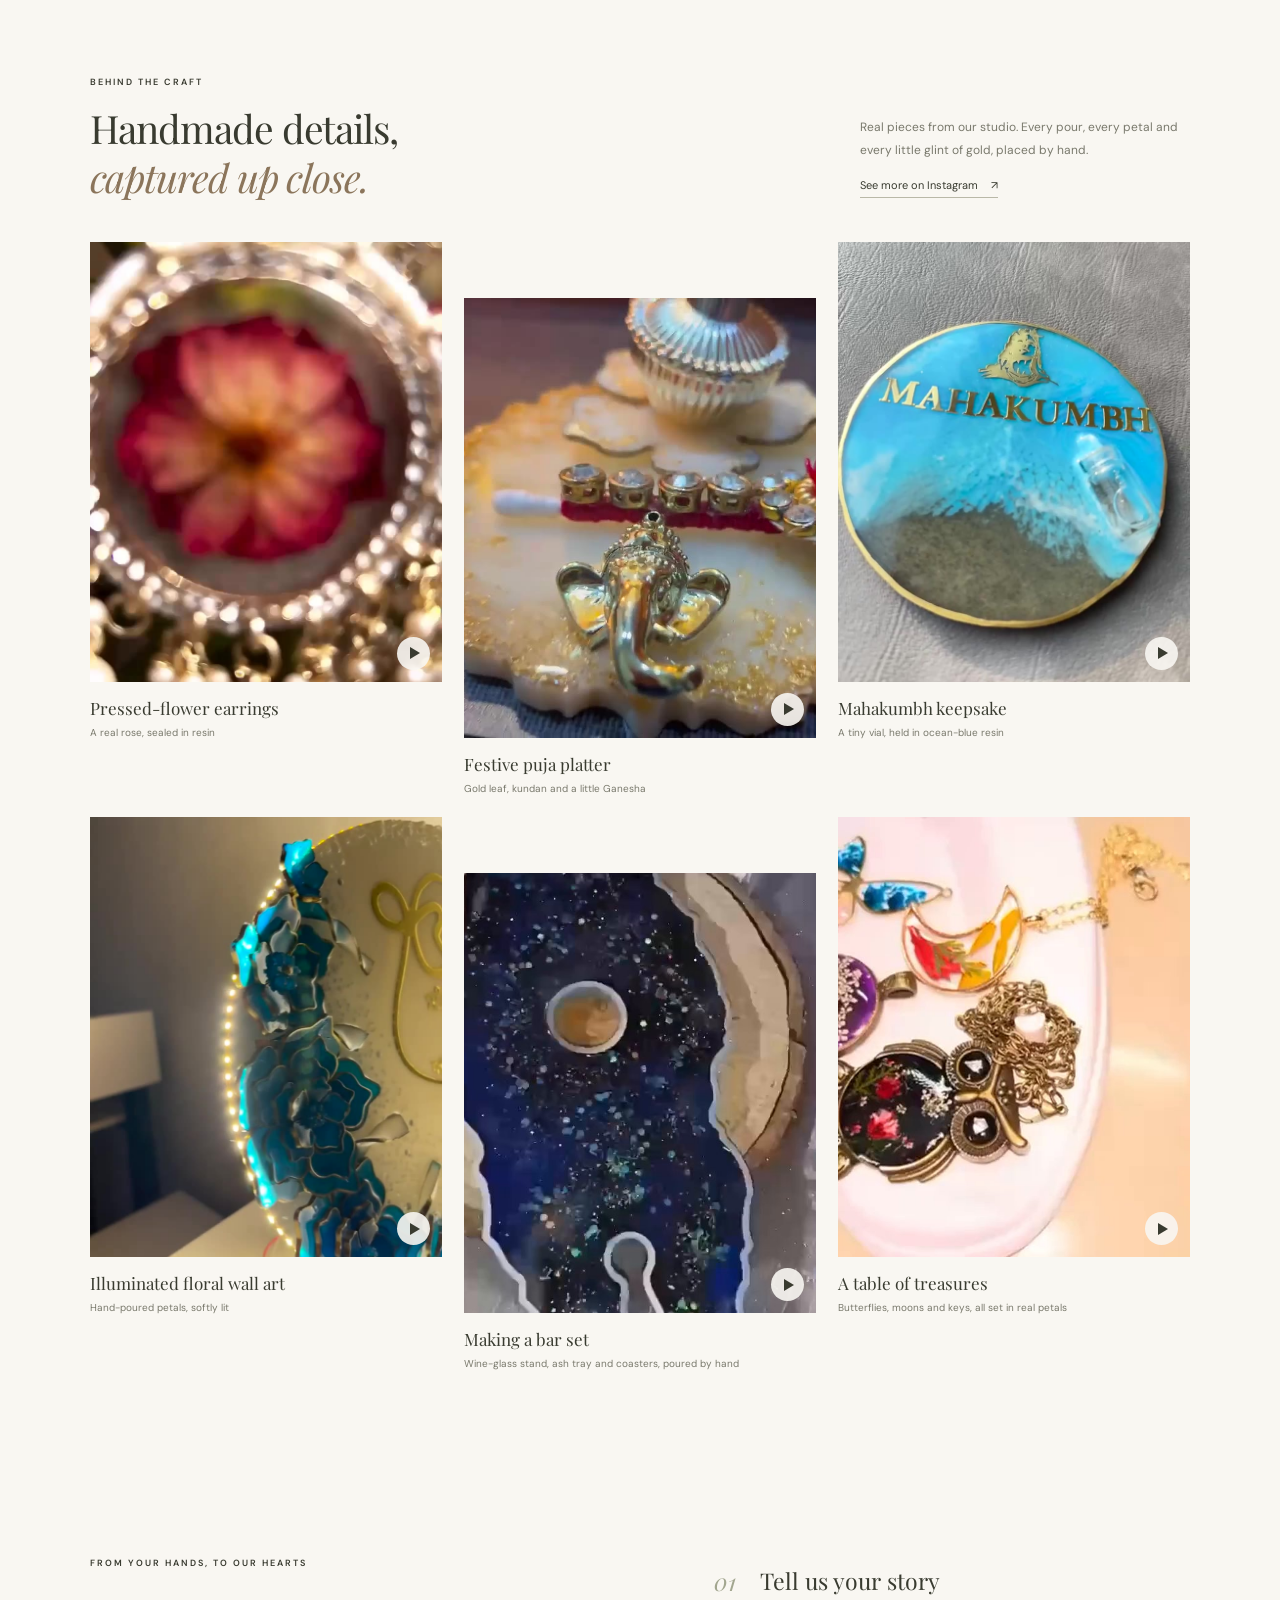
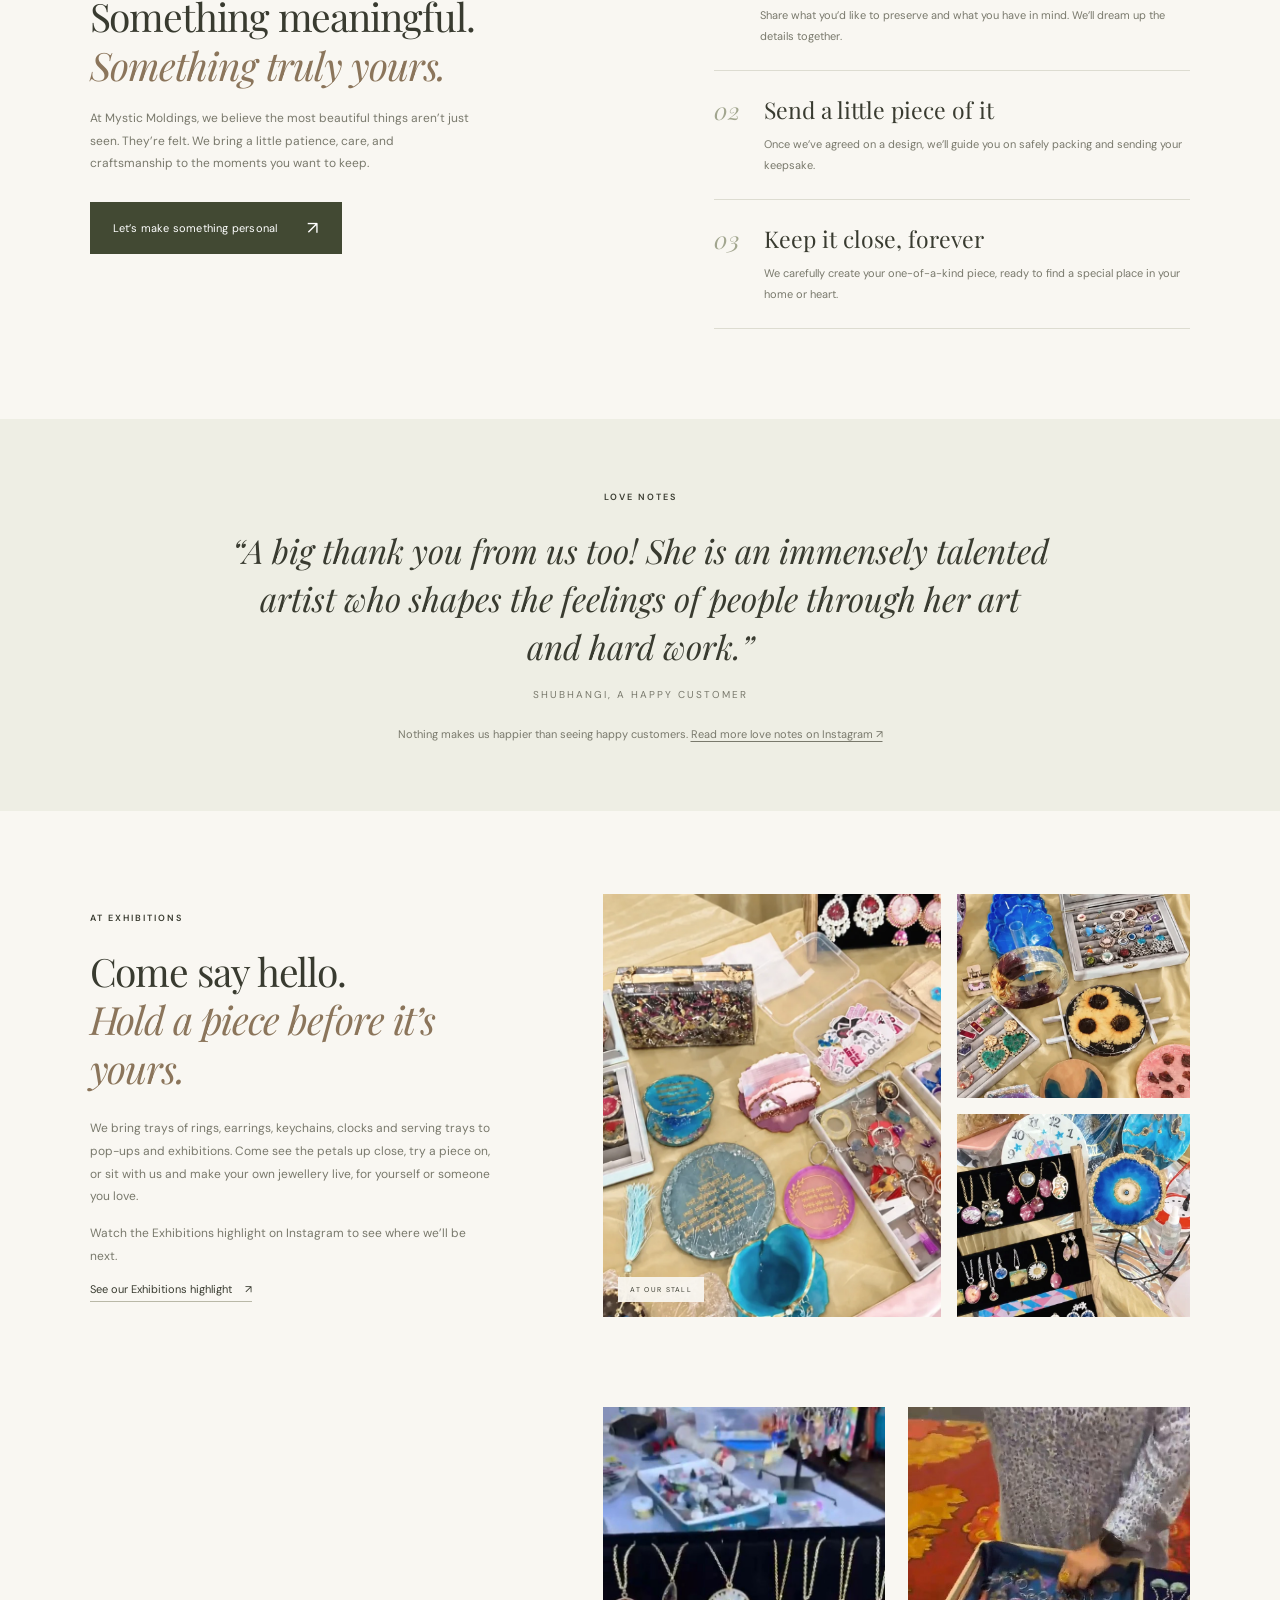
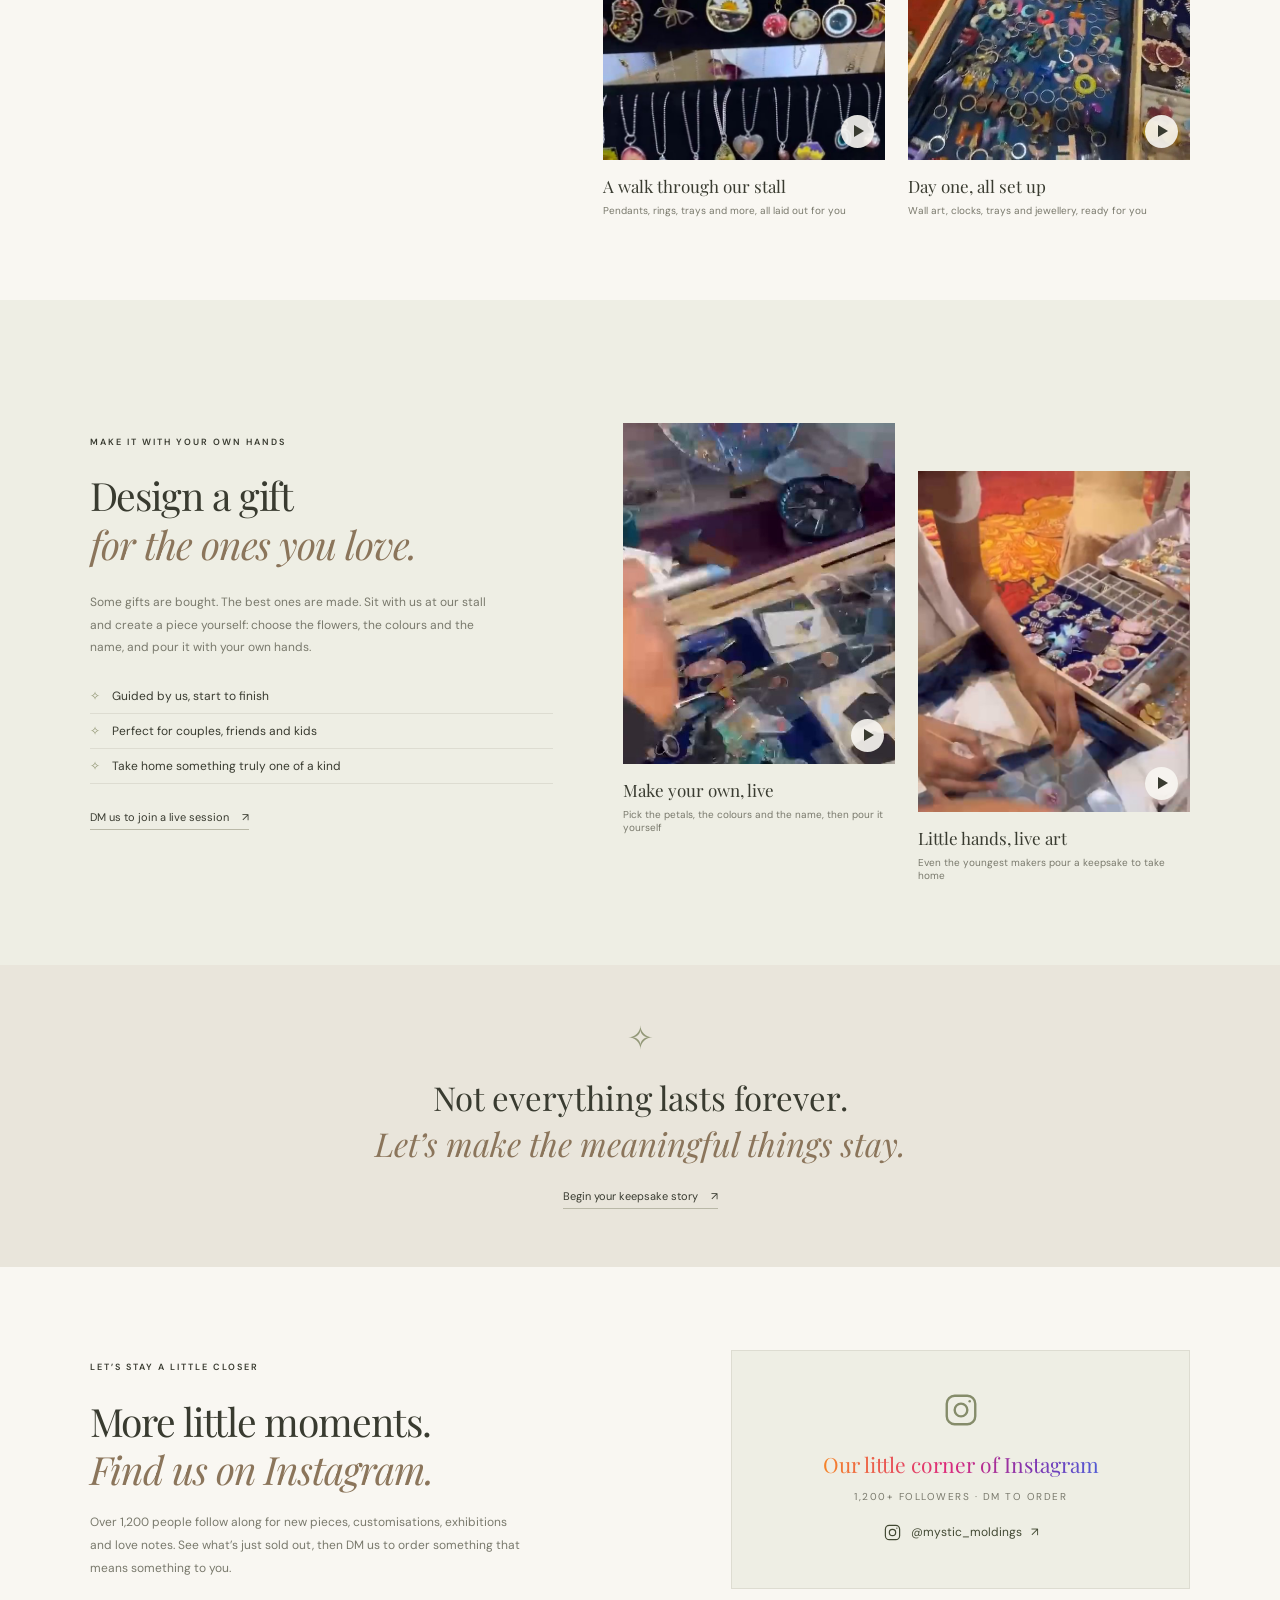
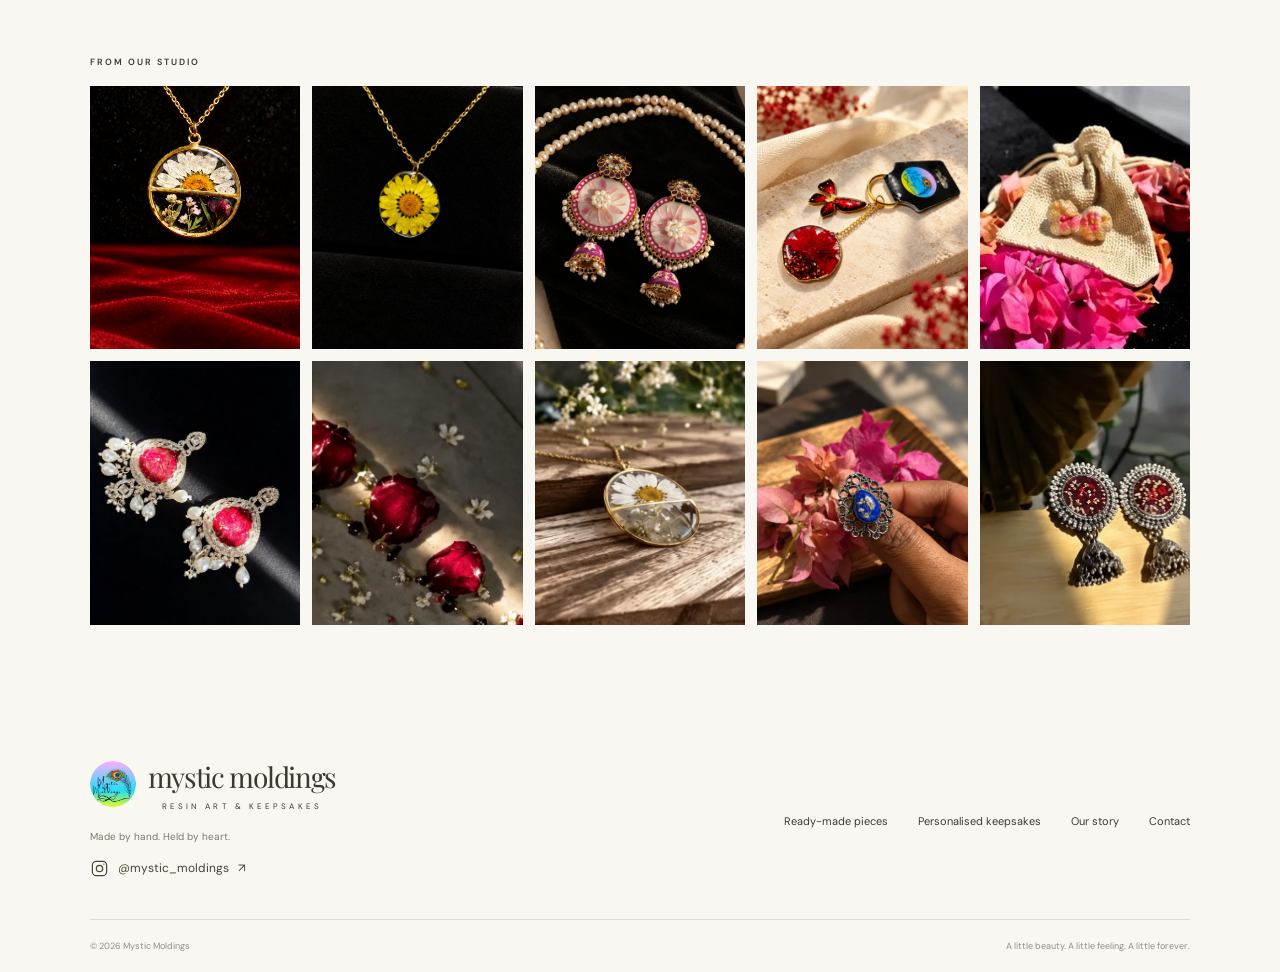
==== commit 910f87ab: "Colour "Our little corner of Instagram" with the Instagram gradient Co-Authored-By: Claude Opus 5.5 " ====
--- a/index.html
+++ b/index.html
@@ -1,6 +1,6 @@
 <!DOCTYPE html>
 <html lang="en">
-<head><meta charset="UTF-8"><meta name="viewport" content="width=device-width,initial-scale=1"><meta name="theme-color" content="#f5f1e9"><title>Mystic Moldings — Resin art & flower preservation</title><link rel="preconnect" href="https://fonts.googleapis.com"><link rel="preconnect" href="https://fonts.gstatic.com" crossorigin><link href="https://fonts.googleapis.com/css2?family=DM+Sans:wght@400;500;600;700&family=Manrope:wght@400;500;600&family=Playfair+Display:ital,wght@0,400;0,500;0,600;1,400;1,500&display=swap" rel="stylesheet"><meta name="description" content="Mystic Moldings: handcrafted resin art and flower preservation. Demi-fine jewellery, custom décor and personalised gifts for loved ones. DM @mystic_moldings on Instagram to order."><link rel="icon" type="image/png" sizes="64x64" href="images/favicon-64.png"><link rel="apple-touch-icon" href="images/logo-192.png"><link rel="stylesheet" href="styles.css?v=202609290957"></head>
+<head><meta charset="UTF-8"><meta name="viewport" content="width=device-width,initial-scale=1"><meta name="theme-color" content="#f5f1e9"><title>Mystic Moldings — Resin art & flower preservation</title><link rel="preconnect" href="https://fonts.googleapis.com"><link rel="preconnect" href="https://fonts.gstatic.com" crossorigin><link href="https://fonts.googleapis.com/css2?family=DM+Sans:wght@400;500;600;700&family=Manrope:wght@400;500;600&family=Playfair+Display:ital,wght@0,400;0,500;0,600;1,400;1,500&display=swap" rel="stylesheet"><meta name="description" content="Mystic Moldings: handcrafted resin art and flower preservation. Demi-fine jewellery, custom décor and personalised gifts for loved ones. DM @mystic_moldings on Instagram to order."><link rel="icon" type="image/png" sizes="64x64" href="images/favicon-64.png"><link rel="apple-touch-icon" href="images/logo-192.png"><link rel="stylesheet" href="styles.css?v=202609291108"></head>
 <body>
 <div class="announcement">Handcrafted resin art & flower preservation. <span>DM us on Instagram to order.</span></div>
 <header class="header"><a class="wordmark" href="#" aria-label="Mystic Moldings home"><img class="brand-logo" src="images/logo-header.webp" width="160" height="160" alt="">mystic moldings<span>RESIN ART & KEEPSAKES</span></a><nav aria-label="Main navigation"><a href="#collections">Our collections</a><a href="#keepsakes">Your memories, preserved</a><a href="#about">Our story</a><a href="contact.html">Contact</a></nav><a class="bag-button" id="open-bag" href="cart.html" aria-label="Open your cart">Cart <span id="bag-count">0</span><svg viewBox="0 0 24 24" fill="none" stroke="currentColor" stroke-width="1.4"><path d="M5 8h14l1 13H4L5 8Z"/><path d="M8 9V6a4 4 0 0 1 8 0v3"/></svg></a></header>
@@ -21,8 +21,8 @@
 <section class="diy section" id="make-your-own" aria-labelledby="diy-title"><div class="diy-copy"><p class="eyebrow">MAKE IT WITH YOUR OWN HANDS</p><h2 id="diy-title">Design a gift<br><em>for the ones you love.</em></h2><p>Some gifts are bought. The best ones are made. Sit with us at our stall and create a piece yourself: choose the flowers, the colours and the name, and pour it with your own hands.</p><ul class="diy-points"><li>Guided by us, start to finish</li><li>Perfect for couples, friends and kids</li><li>Take home something truly one of a kind</li></ul><a class="text-link" href="https://www.instagram.com/mystic_moldings/" target="_blank" rel="noopener noreferrer">DM us to join a live session <span aria-hidden="true">↗</span></a></div><div class="craft-films-row diy-films"><figure class="craft-film"><div class="craft-film-frame"><video autoplay muted loop playsinline preload="metadata" poster="videos/live-session-poster.jpg" aria-label="A customer designing her own resin jewellery live at our exhibition stall"><source data-src="videos/live-session.mp4" type="video/mp4"></video><button class="film-toggle" type="button" aria-label="Pause the make your own, live film"></button></div><figcaption><h3>Make your own, live</h3><p>Pick the petals, the colours and the name, then pour it yourself</p></figcaption></figure><figure class="craft-film"><div class="craft-film-frame"><video autoplay muted loop playsinline preload="metadata" poster="videos/kids-live-art-poster.jpg" aria-label="Children making their own resin art live at an exhibition"><source data-src="videos/kids-live-art.mp4" type="video/mp4"></video><button class="film-toggle" type="button" aria-label="Pause the little hands, live art film"></button></div><figcaption><h3>Little hands, live art</h3><p>Even the youngest makers pour a keepsake to take home</p></figcaption></figure></div></section>
 
 <section class="closing"><span>✧</span><p>Not everything lasts forever.<br><em>Let’s make the meaningful things stay.</em></p><button class="text-link" data-keepsake="Other special keepsake">Begin your keepsake story <span>↗</span></button></section>
-<section class="instagram-section section" aria-labelledby="instagram-title"><div><p class="eyebrow">LET’S STAY A LITTLE CLOSER</p><h2 id="instagram-title">More little moments.<br><em>Find us on Instagram.</em></h2><p>Over 1,200 people follow along for new pieces, customisations, exhibitions and love notes. See what’s just sold out, then DM us to order something that means something to you.</p></div><div class="instagram-invite"><svg viewBox="0 0 24 24" fill="none" stroke="currentColor" stroke-width="1.5" aria-hidden="true"><rect x="3" y="3" width="18" height="18" rx="5"/><circle cx="12" cy="12" r="4"/><circle cx="17.5" cy="6.5" r=".8" fill="currentColor" stroke="none"/></svg><p>Our little corner of Instagram</p><p class="instagram-stats">1,200+ followers · DM to order</p><a class="instagram-link" href="https://www.instagram.com/mystic_moldings/" target="_blank" rel="noopener noreferrer" aria-label="Mystic Moldings on Instagram (opens in a new tab)"><svg viewBox="0 0 24 24" fill="none" stroke="currentColor" stroke-width="1.5" aria-hidden="true"><rect x="3" y="3" width="18" height="18" rx="5"/><circle cx="12" cy="12" r="4"/><circle cx="17.5" cy="6.5" r=".8" fill="currentColor" stroke="none"/></svg><span>@mystic_moldings</span><span aria-hidden="true">↗</span></a></div><div class="studio-strip"><p class="eyebrow">FROM OUR STUDIO</p><div class="studio-grid"><a href="https://www.instagram.com/mystic_moldings/" target="_blank" rel="noopener noreferrer" aria-label="A daisy and wildflower pendant on red velvet — view more on Instagram (opens in a new tab)"><img src="images/photos/studio-daisy-pendant.webp" alt="" loading="lazy"></a><a href="https://www.instagram.com/mystic_moldings/" target="_blank" rel="noopener noreferrer" aria-label="A sunflower pendant on black velvet — view more on Instagram (opens in a new tab)"><img src="images/photos/studio-sunflower.webp" alt="" loading="lazy"></a><a href="https://www.instagram.com/mystic_moldings/" target="_blank" rel="noopener noreferrer" aria-label="Pink bloom jhumkas beside a string of pearls — view more on Instagram (opens in a new tab)"><img src="images/photos/studio-jhumkas.webp" alt="" loading="lazy"></a><a href="https://www.instagram.com/mystic_moldings/" target="_blank" rel="noopener noreferrer" aria-label="A red butterfly and rose keychain on stone — view more on Instagram (opens in a new tab)"><img src="images/photos/studio-butterfly-keychain.webp" alt="" loading="lazy"></a><a href="https://www.instagram.com/mystic_moldings/" target="_blank" rel="noopener noreferrer" aria-label="Bow-shaped resin studs on a jute potli among bougainvillea — view more on Instagram (opens in a new tab)"><img src="images/photos/studio-potli-studs.webp" alt="" loading="lazy"></a><a href="https://www.instagram.com/mystic_moldings/" target="_blank" rel="noopener noreferrer" aria-label="Ruby bloom chandbalis in a beam of light — view more on Instagram (opens in a new tab)"><img src="images/photos/ruby-chandbali-earrings.webp" alt="" loading="lazy"></a><a href="https://www.instagram.com/mystic_moldings/" target="_blank" rel="noopener noreferrer" aria-label="Preserved roses and baby’s breath on stone — view more on Instagram (opens in a new tab)"><img src="images/photos/studio-roses-brand.webp" alt="" loading="lazy"></a><a href="https://www.instagram.com/mystic_moldings/" target="_blank" rel="noopener noreferrer" aria-label="A half-daisy pendant on weathered wood — view more on Instagram (opens in a new tab)"><img src="images/photos/studio-half-daisy.webp" alt="" loading="lazy"></a><a href="https://www.instagram.com/mystic_moldings/" target="_blank" rel="noopener noreferrer" aria-label="A royal-blue filigree ring among bougainvillea — view more on Instagram (opens in a new tab)"><img src="images/photos/filigree-ring-2.webp" alt="" loading="lazy"></a><a href="https://www.instagram.com/mystic_moldings/" target="_blank" rel="noopener noreferrer" aria-label="Oxidised ruby jhumkas in the afternoon sun — view more on Instagram (opens in a new tab)"><img src="images/photos/oxidised-ruby-jhumkas-2.webp" style="object-position:50% 85%" alt="" loading="lazy"></a></div></div></section>
+<section class="instagram-section section" aria-labelledby="instagram-title"><div><p class="eyebrow">LET’S STAY A LITTLE CLOSER</p><h2 id="instagram-title">More little moments.<br><em>Find us on Instagram.</em></h2><p>Over 1,200 people follow along for new pieces, customisations, exhibitions and love notes. See what’s just sold out, then DM us to order something that means something to you.</p></div><div class="instagram-invite"><svg viewBox="0 0 24 24" fill="none" stroke="currentColor" stroke-width="1.5" aria-hidden="true"><rect x="3" y="3" width="18" height="18" rx="5"/><circle cx="12" cy="12" r="4"/><circle cx="17.5" cy="6.5" r=".8" fill="currentColor" stroke="none"/></svg><p class="ig-gradient-text">Our little corner of Instagram</p><p class="instagram-stats">1,200+ followers · DM to order</p><a class="instagram-link" href="https://www.instagram.com/mystic_moldings/" target="_blank" rel="noopener noreferrer" aria-label="Mystic Moldings on Instagram (opens in a new tab)"><svg viewBox="0 0 24 24" fill="none" stroke="currentColor" stroke-width="1.5" aria-hidden="true"><rect x="3" y="3" width="18" height="18" rx="5"/><circle cx="12" cy="12" r="4"/><circle cx="17.5" cy="6.5" r=".8" fill="currentColor" stroke="none"/></svg><span>@mystic_moldings</span><span aria-hidden="true">↗</span></a></div><div class="studio-strip"><p class="eyebrow">FROM OUR STUDIO</p><div class="studio-grid"><a href="https://www.instagram.com/mystic_moldings/" target="_blank" rel="noopener noreferrer" aria-label="A daisy and wildflower pendant on red velvet — view more on Instagram (opens in a new tab)"><img src="images/photos/studio-daisy-pendant.webp" alt="" loading="lazy"></a><a href="https://www.instagram.com/mystic_moldings/" target="_blank" rel="noopener noreferrer" aria-label="A sunflower pendant on black velvet — view more on Instagram (opens in a new tab)"><img src="images/photos/studio-sunflower.webp" alt="" loading="lazy"></a><a href="https://www.instagram.com/mystic_moldings/" target="_blank" rel="noopener noreferrer" aria-label="Pink bloom jhumkas beside a string of pearls — view more on Instagram (opens in a new tab)"><img src="images/photos/studio-jhumkas.webp" alt="" loading="lazy"></a><a href="https://www.instagram.com/mystic_moldings/" target="_blank" rel="noopener noreferrer" aria-label="A red butterfly and rose keychain on stone — view more on Instagram (opens in a new tab)"><img src="images/photos/studio-butterfly-keychain.webp" alt="" loading="lazy"></a><a href="https://www.instagram.com/mystic_moldings/" target="_blank" rel="noopener noreferrer" aria-label="Bow-shaped resin studs on a jute potli among bougainvillea — view more on Instagram (opens in a new tab)"><img src="images/photos/studio-potli-studs.webp" alt="" loading="lazy"></a><a href="https://www.instagram.com/mystic_moldings/" target="_blank" rel="noopener noreferrer" aria-label="Ruby bloom chandbalis in a beam of light — view more on Instagram (opens in a new tab)"><img src="images/photos/ruby-chandbali-earrings.webp" alt="" loading="lazy"></a><a href="https://www.instagram.com/mystic_moldings/" target="_blank" rel="noopener noreferrer" aria-label="Preserved roses and baby’s breath on stone — view more on Instagram (opens in a new tab)"><img src="images/photos/studio-roses-brand.webp" alt="" loading="lazy"></a><a href="https://www.instagram.com/mystic_moldings/" target="_blank" rel="noopener noreferrer" aria-label="A half-daisy pendant on weathered wood — view more on Instagram (opens in a new tab)"><img src="images/photos/studio-half-daisy.webp" alt="" loading="lazy"></a><a href="https://www.instagram.com/mystic_moldings/" target="_blank" rel="noopener noreferrer" aria-label="A royal-blue filigree ring among bougainvillea — view more on Instagram (opens in a new tab)"><img src="images/photos/filigree-ring-2.webp" alt="" loading="lazy"></a><a href="https://www.instagram.com/mystic_moldings/" target="_blank" rel="noopener noreferrer" aria-label="Oxidised ruby jhumkas in the afternoon sun — view more on Instagram (opens in a new tab)"><img src="images/photos/oxidised-ruby-jhumkas-2.webp" style="object-position:50% 85%" alt="" loading="lazy"></a></div></div></section>
 </main><footer><div><a class="wordmark" href="#"><img class="brand-logo" src="images/logo-header.webp" width="160" height="160" alt="">mystic moldings<span>RESIN ART & KEEPSAKES</span></a><p>Made by hand. Held by heart.</p><a class="instagram-link" href="https://www.instagram.com/mystic_moldings/" target="_blank" rel="noopener noreferrer" aria-label="Mystic Moldings on Instagram (opens in a new tab)"><svg viewBox="0 0 24 24" fill="none" stroke="currentColor" stroke-width="1.5" aria-hidden="true"><rect x="3" y="3" width="18" height="18" rx="5"/><circle cx="12" cy="12" r="4"/><circle cx="17.5" cy="6.5" r=".8" fill="currentColor" stroke="none"/></svg><span>@mystic_moldings</span><span aria-hidden="true">↗</span></a></div><div class="footer-links"><a href="#shop">Ready-made pieces</a><a href="#keepsakes">Personalised keepsakes</a><a href="#about">Our story</a><a href="contact.html">Contact</a></div><div class="footer-bottom"><span>© <span id="year"></span> Mystic Moldings</span><span>A little beauty. A little feeling. A little forever.</span></div></footer>
 
-<dialog id="custom-dialog"><div class="dialog-heading"><h2>Start <em>your story.</em></h2><button class="close" data-close aria-label="Close personalisation form">×</button></div><p class="form-intro">A few little details to imagine your one-of-a-kind keepsake.</p><form id="custom-form"><label>Your name<input name="name" required maxlength="80" autocomplete="name" placeholder="What should we call you?"></label><label>Email address<input name="email" type="email" required autocomplete="email" placeholder="you@example.com"></label><label>What would you like to preserve?<select name="keepsake"><option>Wedding flowers / varmala</option><option>Rose / flower bouquet</option><option>Pet hair keepsake</option><option>Other special keepsake</option></select></label><label>A little about your idea<textarea name="story" rows="3" maxlength="2000" placeholder="A favourite shape, a meaningful detail, or the story behind it…"></textarea></label><p class="dialog-note">This form saves a draft only. Download your idea, then visit <a href="https://www.instagram.com/mystic_moldings/" target="_blank" rel="noopener noreferrer">@mystic_moldings on Instagram ↗</a> to share it in a message. Nothing is sent automatically.</p><button class="button dark full" type="submit">Download my enquiry <span>↓</span></button><p id="form-status" role="status"></p></form></dialog><div class="toast" id="toast" role="status"></div><script src="script.js?v=202609290957"></script>
+<dialog id="custom-dialog"><div class="dialog-heading"><h2>Start <em>your story.</em></h2><button class="close" data-close aria-label="Close personalisation form">×</button></div><p class="form-intro">A few little details to imagine your one-of-a-kind keepsake.</p><form id="custom-form"><label>Your name<input name="name" required maxlength="80" autocomplete="name" placeholder="What should we call you?"></label><label>Email address<input name="email" type="email" required autocomplete="email" placeholder="you@example.com"></label><label>What would you like to preserve?<select name="keepsake"><option>Wedding flowers / varmala</option><option>Rose / flower bouquet</option><option>Pet hair keepsake</option><option>Other special keepsake</option></select></label><label>A little about your idea<textarea name="story" rows="3" maxlength="2000" placeholder="A favourite shape, a meaningful detail, or the story behind it…"></textarea></label><p class="dialog-note">This form saves a draft only. Download your idea, then visit <a href="https://www.instagram.com/mystic_moldings/" target="_blank" rel="noopener noreferrer">@mystic_moldings on Instagram ↗</a> to share it in a message. Nothing is sent automatically.</p><button class="button dark full" type="submit">Download my enquiry <span>↓</span></button><p id="form-status" role="status"></p></form></dialog><div class="toast" id="toast" role="status"></div><script src="script.js?v=202609291108"></script>
 </body></html>
--- a/styles.css
+++ b/styles.css
@@ -91,3 +91,4 @@
 @media(max-width:700px){.exhibition-films{grid-column:1/-1;max-width:none;width:auto;justify-self:stretch}}
 .fit-whole{position:relative;overflow:hidden}.fit-whole::before{content:"";position:absolute;inset:-30px;background:var(--fit-bg) center/cover no-repeat;filter:blur(22px) saturate(.9) brightness(.92);transform:scale(1.1)}.fit-whole>img:not(.alt-view){position:relative;object-fit:contain!important}.fit-whole>span,.fit-whole>button{z-index:2}
 .cart-item>img{object-fit:contain;background:#efece4}
+.instagram-invite .ig-gradient-text{background:linear-gradient(90deg,#f58529 0%,#dd2a7b 45%,#8134af 75%,#515bd4 100%);-webkit-background-clip:text;background-clip:text;color:transparent;-webkit-text-fill-color:transparent;width:fit-content;margin-left:auto;margin-right:auto}
